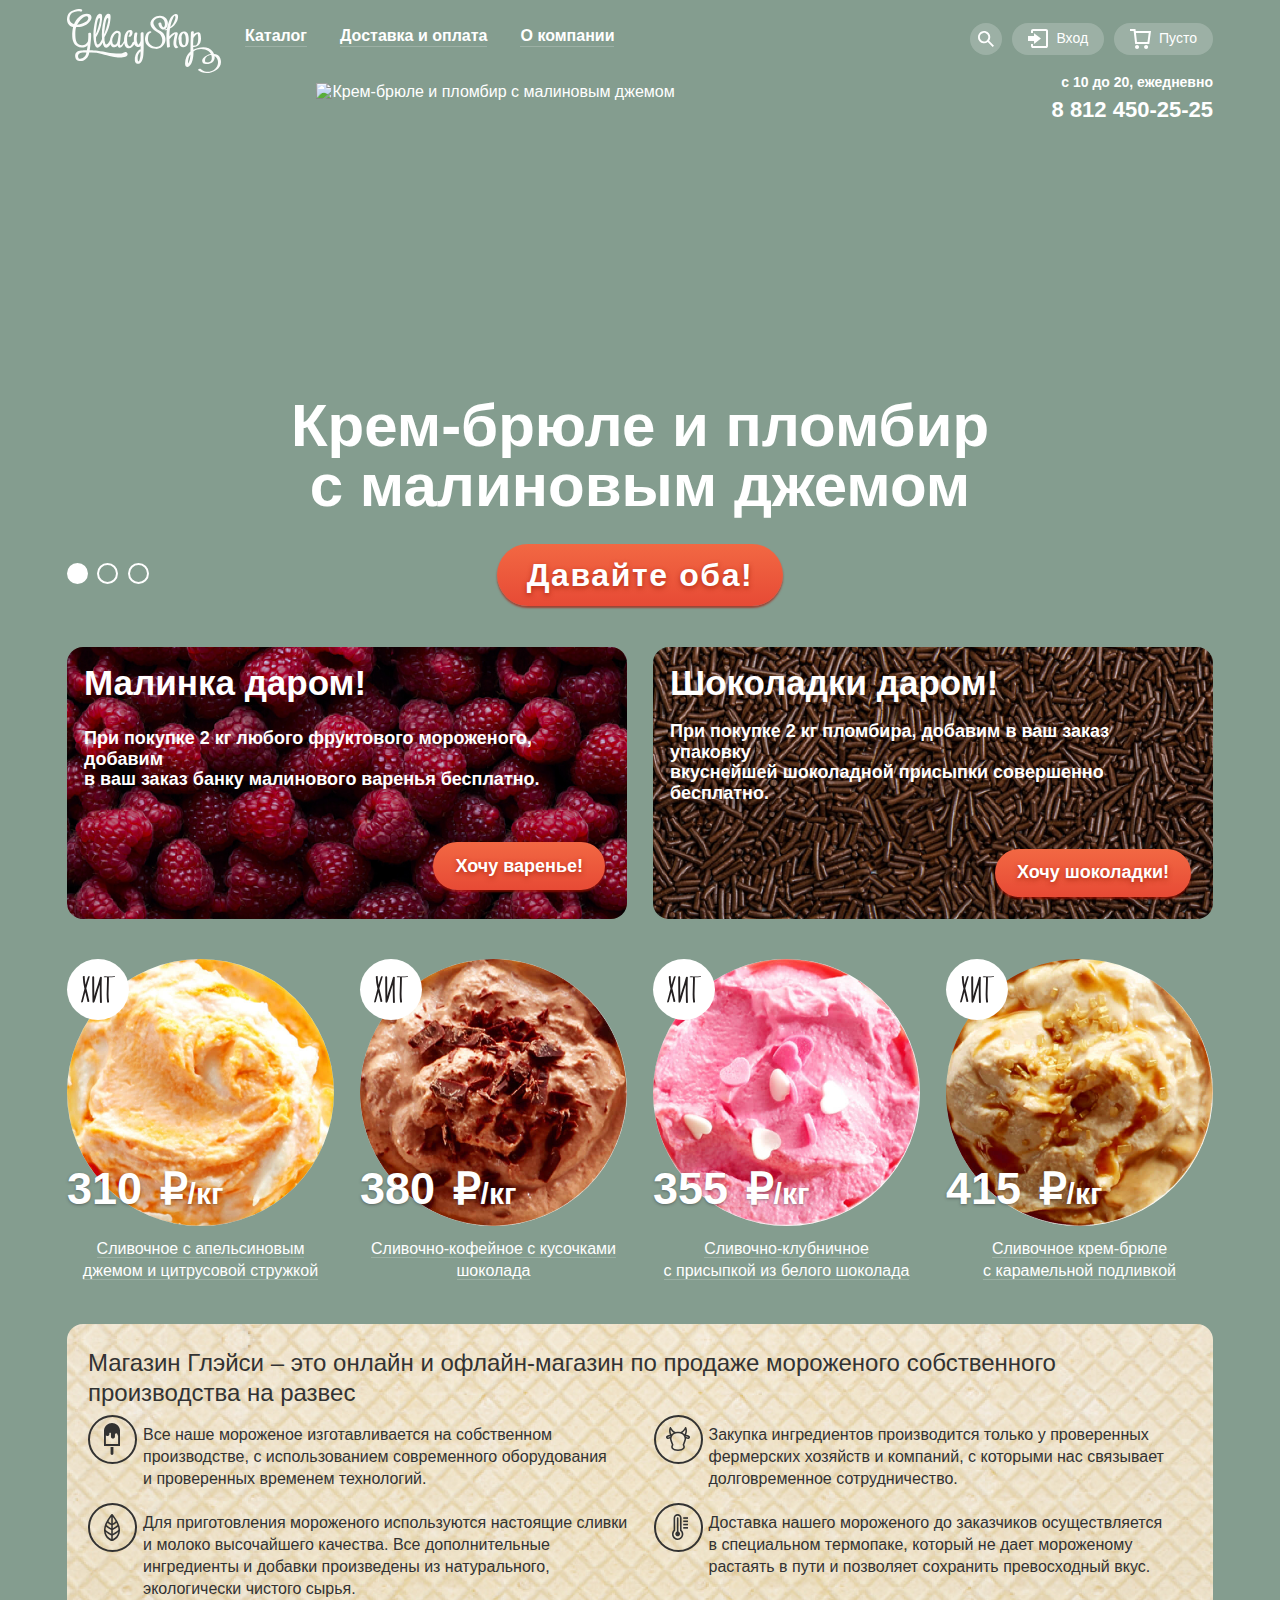
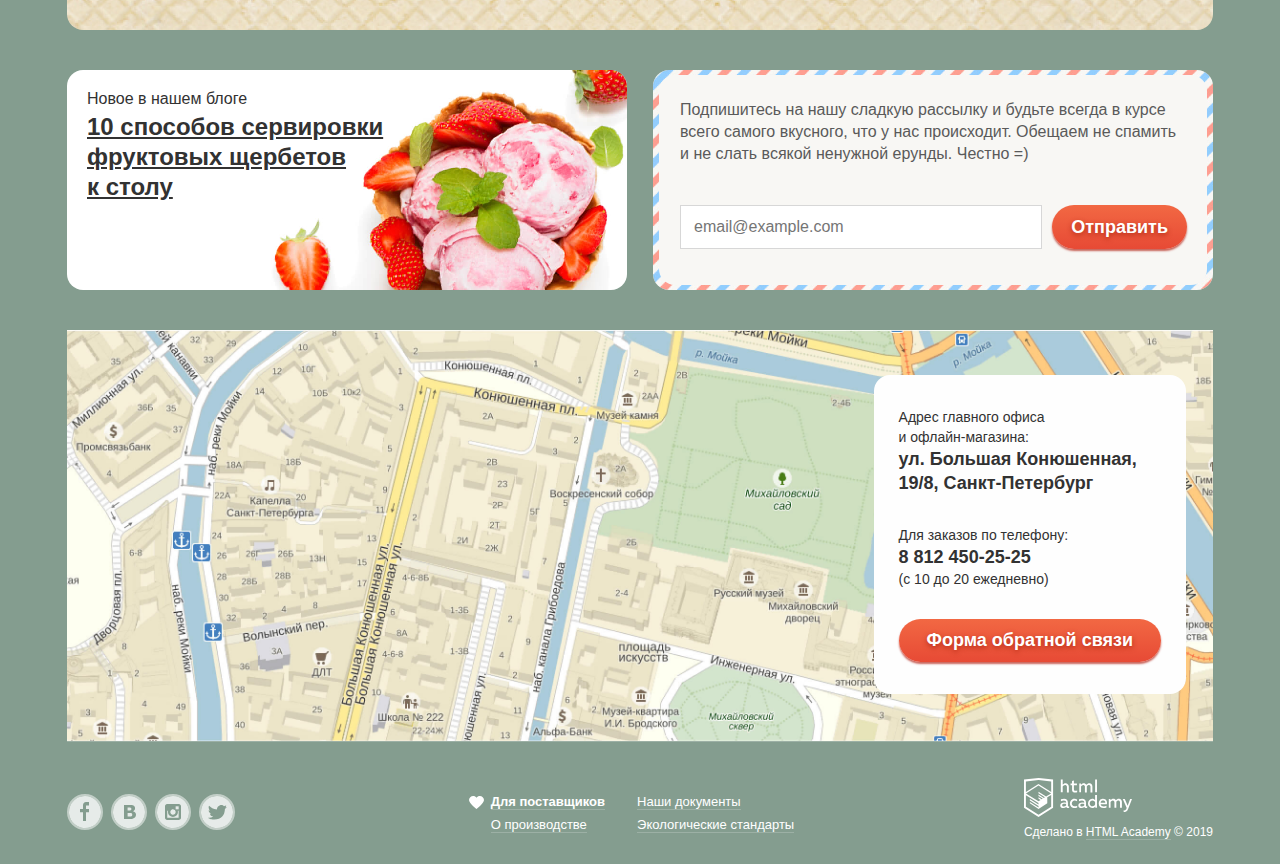
==== index.html @ 45b71efe "Декоративные элементы на внутренней странице" ====
<!DOCTYPE html>
<html class="html" lang="ru">
  <head>
    <meta charset="UTF-8">
    <meta name="viewport" content="width=device-width, initial-scale=1.0">
    <link rel="icon" href="favicon.ico">
    <link rel="icon" href="img/favicon/icon.svg" type="image/svg+xml">
    <link rel="apple-touch-icon" href="img/favicon/apple.png">
<!--    <link rel="manifest" href="manifest.webmanifest">-->
    <link rel="stylesheet" href="css/normalize.css">
    <link rel="stylesheet" href="css/style.css">
    <title>HTML Academy: Глейси</title>
  </head>
  <body class="page page--mantle">
    <header class="page-header">
      <div class="container">
        <div class="page-header__inner">
            <a class="header-logo">
              <svg class="header-logo__img" width="154" height="64" viewBox="0 0 154 64" fill="none" xmlns="http://www.w3.org/2000/svg">
                <title>Gllacy Shop</title>
                <path d="M59.3411 43.1507C58.6031 43.0641 57.8564 43.196 57.1891 43.5308C57.1891 43.5308 54.1865 46.1093 39.3332 43.1404C28.4134 40.9523 22.7384 41.1783 22.7384 41.1783C22.7384 41.1783 24.57 28.3371 24.0695 24.7415C24.0466 24.4763 23.9242 24.2306 23.7281 24.0562C23.532 23.8818 23.2777 23.7923 23.0186 23.8067C21.9276 23.8067 21.267 24.2382 21.267 24.834C21.3606 27.2614 21.277 29.6926 21.0168 32.1072C20.5634 33.3829 19.7122 34.4692 18.5955 35.1974C17.4788 35.9256 16.1591 36.255 14.8413 36.1342C10.087 35.7952 9.08615 32.2819 8.66578 29.8883C8.2454 27.4947 8.00519 20.807 9.2563 18.0744C9.2563 18.0744 16.4227 18.3312 20.9267 14.3864C25.4308 10.4416 25.1505 7.03093 23.0186 5.57217C20.8867 4.11341 15.8922 4.37024 12.0588 7.96577C9.85781 9.93907 8.11968 12.3973 6.97426 15.1569C6.97426 15.1569 1.33923 13.9241 2.63038 7.88359C4.00161 1.57599 12.3991 2.31564 12.3991 2.31564C14.1507 2.66492 14.2307 2.82929 14.8113 2.23346C15.3918 1.63763 15.8122 0.0966821 13.0597 0.00422536C10.3072 -0.0882313 2.04986 1.30889 0.46845 6.93848C-1.22306 12.9276 1.89973 17.2114 6.09348 17.8792C6.09348 17.8792 3.80143 28.2549 6.63396 33.3914C7.41915 35.0146 8.65661 36.3617 10.1892 37.2616C11.7218 38.1615 13.4804 38.5736 15.2417 38.4457C16.8931 38.4457 19.8157 37.5005 20.6465 36.1342C20.6465 36.1342 20.2561 39.812 19.9258 41.1475C19.9258 41.1475 12.9796 41.055 10.8077 42.1748C7.11439 44.178 7.88508 48.8727 9.30635 50.5369C10.5074 51.9546 14.1207 52.7251 16.733 51.4615C18.2281 50.723 19.5196 49.6125 20.4898 48.2309C21.46 46.8494 22.0781 45.2407 22.288 43.5513C26.5142 43.3281 30.748 43.7998 34.8292 44.9485C41.0047 46.8387 49.6024 48.6056 52.1847 48.6056C54.767 48.6056 60.1918 47.8454 60.5221 45.6367C60.7023 44.178 60.1718 43.4178 59.3411 43.1507ZM15.8722 8.81843C15.8722 8.81843 19.1552 6.25019 20.7266 7.85277C21.0794 8.24335 21.2828 8.75163 21.2993 9.28397C21.3159 9.81632 21.1445 10.3369 20.8166 10.7497C20.156 11.6332 18.4145 14.4275 10.1471 15.8143C10.1471 15.8143 12.7494 11.1298 15.8722 8.81843ZM16.1425 48.7905C16.1425 48.7905 11.6084 51.328 11.138 47.8865C10.9562 47.1689 11.0201 46.409 11.3189 45.7339C11.6177 45.0588 12.1333 44.5096 12.7795 44.178C13.5702 43.7773 14.6511 43.274 19.3653 43.4486C19.3125 44.5462 18.9891 45.6121 18.4254 46.5464C17.8617 47.4807 17.0762 48.2528 16.1425 48.7905Z" fill="#FBFCFB"/>
                <path d="M73.6439 24.382C73.6439 26.7037 73.6439 29.0151 73.6439 31.3368C73.6439 31.3368 73.6439 31.419 73.6439 31.46C73.5647 32.3848 73.2694 33.2764 72.7831 34.0591C72.4757 34.6276 72.0763 35.1382 71.602 35.5692C71.0716 36.0418 70.7212 34.9837 70.5211 34.5419C69.1298 31.5525 69.8004 27.546 70.3409 24.4128C70.5911 22.9129 67.6285 23.3033 67.3983 24.6388C66.8584 27.3095 66.6732 30.043 66.8478 32.7647C66.5854 32.7859 66.3304 32.8637 66.0993 32.9929C65.8682 33.1221 65.6662 33.2999 65.5066 33.5146C64.9961 34.6344 63.5048 38.3532 61.6731 36.8636C60.352 35.8363 60.2118 33.0215 60.0717 31.4498C59.9123 29.2711 60.1916 27.082 60.8925 25.0189C60.8324 25.1935 62.0335 22.1116 62.5639 23.2622C62.7074 23.8105 62.7269 24.3852 62.6211 24.9424C62.5153 25.4997 62.2869 26.0248 61.9534 26.4777C60.382 27.6899 62.8242 28.1932 63.775 27.4536C65.5766 26.0667 66.7777 21.5877 63.705 21.0535C60.2319 20.4577 58.2601 24.0532 57.5294 26.9091C57.1421 28.5492 56.9738 30.2357 57.029 31.9223C56.5486 32.7853 54.9271 35.559 53.9763 36.0315C52.8553 36.6273 52.8753 35.7952 52.9153 35.261C52.9554 34.7269 53.4558 29.9705 53.726 26.7653C53.9629 25.4929 53.7871 24.1758 53.2256 23.0157C52.7952 22.1219 49.222 20.1187 46.0792 23.8786C44.3087 25.8622 43.2252 28.3898 42.9965 31.0697C42.7863 31.5011 42.5561 31.9634 42.2858 32.4668C40.7845 35.2919 38.8928 36.4835 38.2222 34.5214C37.5477 32.4775 37.2921 30.3125 37.4715 28.1624C39.8038 24.4569 41.5156 20.377 42.536 16.0917C44.0374 9.2499 43.7571 5.84954 42.9464 5.27426C42.1357 4.69897 38.6926 3.2813 36.6208 11.6949C35.0837 17.6814 34.5456 23.8919 35.0293 30.0629C34.7091 30.7615 34.3087 31.6039 33.7982 32.5593C32.2969 35.3843 30.4152 36.576 29.7346 34.6138C29.0736 32.567 28.8317 30.4021 29.024 28.2549C31.3562 24.5494 33.068 20.4695 34.0885 16.1841C35.6399 9.2499 35.3296 5.84954 34.5189 5.27426C33.7082 4.69897 30.2651 3.2813 28.2032 11.6949C26.1414 20.1084 25.731 29.2822 27.7028 35.446C27.7028 35.446 28.7838 38.9182 30.8056 38.6614C32.4771 38.4457 34.4688 36.7609 35.6399 33.6174C35.7723 34.2352 35.936 34.8456 36.1303 35.446C36.1303 35.446 37.2113 38.9182 39.2331 38.6614C40.6043 38.4868 42.2358 37.3054 43.3768 35.148C44.0874 37.028 45.6188 38.5792 47.5906 38.2299C50.263 37.7368 50.8134 36.2472 50.8134 36.2472C50.8134 36.2472 50.7634 38.6922 52.4749 38.6922C53.9963 38.6922 55.2074 37.7779 56.4084 35.446C56.8188 34.6549 57.059 34.1927 57.1891 33.9256C57.5395 36.1342 58.4303 38.0964 60.1918 38.8874C63.1945 40.2229 65.8169 37.6855 67.3582 35.1789C67.5558 35.7829 67.878 36.3361 68.303 36.8006C68.7279 37.2651 69.2455 37.63 69.8204 37.8704C70.4759 38.0818 71.1752 38.1045 71.8424 37.936C72.5095 37.7676 73.1188 37.4144 73.6038 36.915V40.5311C73.0551 40.5011 72.5114 40.6523 72.0524 40.9625C70.5201 42.253 69.3316 43.9212 68.5982 45.8112C67.8648 47.7013 67.6103 49.7513 67.8587 51.7697C67.9009 52.3158 68.0743 52.8426 68.3632 53.3032C68.6521 53.7638 69.0476 54.1438 69.5145 54.4093C69.9813 54.6749 70.5049 54.8176 71.0386 54.8249C71.5722 54.8321 72.0994 54.7037 72.5729 54.451C75.6757 53.0641 76.1461 48.2872 76.4063 45.3696C77.0369 38.3532 76.5464 31.0491 76.5464 24.0121C76.5464 22.7178 73.6439 23.3239 73.6439 24.382ZM30.2751 12.8763C30.9657 10.1539 31.6063 9.06498 32.2769 9.06498C32.9475 9.06498 33.2077 9.79436 32.7373 12.1469C31.8645 16.659 30.491 21.0536 28.6436 25.2449C28.6436 25.2449 29.5845 15.6089 30.2751 12.8763ZM38.7026 12.8763C39.3932 10.1539 40.0338 9.06498 40.6544 9.06498C41.2749 9.06498 41.5952 9.79436 41.1248 12.1469C40.6544 14.4994 39.123 21.0022 37.0311 25.2449C37.0311 25.2449 38.032 15.6089 38.7026 12.8763ZM51.5741 25.6866C51.4941 26.2825 51.1137 30.0937 50.5732 32.1483C50.0327 34.2029 49.6624 34.9323 48.041 35.6411C46.4195 36.35 45.5988 34.1824 45.5988 34.1824C44.4478 30.895 45.9891 28.0186 47.2703 26.0462C48.5514 24.0738 49.8426 23.8991 50.5832 23.9916C50.7568 24.036 50.9201 24.1152 51.0638 24.2244C51.2076 24.3337 51.3289 24.4709 51.4209 24.6284C51.513 24.7858 51.5739 24.9603 51.6001 25.1418C51.6264 25.3234 51.6176 25.5086 51.5741 25.6866ZM73.5638 44.178C73.6242 46.9398 73.0839 49.6807 71.9824 52.2012C71.2817 52.345 70.9815 52.0779 70.7413 50.9273C70.5761 49.8209 70.5761 48.6951 70.7413 47.5886C71.0686 45.5562 72.0479 43.6942 73.5237 42.298C73.5738 42.9452 73.5738 43.5719 73.5638 44.178Z" fill="#FBFCFB"/>
                <path d="M92.3806 21.4747C91.0788 20.8853 89.9035 20.0372 88.9227 18.9793C87.9418 17.9214 87.1746 16.6746 86.6655 15.3109C85.3843 11.3867 89.5881 8.4897 92.9411 8.66434C96.2941 8.83898 98.0857 12.3832 97.9456 15.5575C97.8855 16.6772 97.1949 19.2044 95.8437 17.8895C94.9501 16.8485 94.4032 15.5422 94.2823 14.1604C94.0821 12.9173 91.1795 13.657 91.3797 14.9617C91.9602 18.7216 95.9037 22.8616 99.2868 18.927C99.9789 18.0362 100.466 16.9962 100.711 15.8848C100.955 14.7735 100.952 13.6197 100.701 12.5099C100.45 11.4 99.9568 10.363 99.2595 9.47639C98.5622 8.5898 97.6784 7.87669 96.6744 7.39049C94.4096 6.48529 91.905 6.43566 89.6078 7.25044C87.3107 8.06522 85.3703 9.6914 84.1332 11.8387C81.4008 16.8211 86.8857 21.6905 90.7692 23.4677C97.0047 26.8886 97.2349 37.9012 88.9475 37.9731C87.245 37.933 85.5951 37.3594 84.2193 36.3293C82.8436 35.2991 81.8077 33.8617 81.2506 32.21C80.6801 30.4841 80.9704 24.4539 83.2524 23.9916C85.0641 23.632 84.5736 21.937 82.802 22.2555C79.0887 22.9951 77.7175 27.9159 78.0778 31.3573C78.6583 36.8431 83.6628 39.9147 88.7173 39.8736C90.9535 39.9395 93.1417 39.2 94.9022 37.7833C96.6628 36.3666 97.8847 34.3621 98.3559 32.1175C98.7278 29.9065 98.3339 27.6317 97.2424 25.6876C96.151 23.7436 94.4309 22.2531 92.3806 21.4747Z" fill="#FBFCFB"/>
                <path d="M110.977 37.7985C108.125 36.1959 109.756 30.0218 110.187 27.6488C110.467 26.1181 111.738 23.7553 109.696 23.2314C107.304 22.6356 104.461 24.9675 102.41 27.1968C102.408 24.6249 102.592 22.0565 102.96 19.5126C106.125 17.8918 108.659 15.2147 110.146 11.9209C111.448 9.2499 112.088 3.70249 107.684 5.32562C103.681 6.76384 102.309 11.4894 101.058 15.2801C100.586 16.7464 100.221 18.247 99.9674 19.7694C99.5682 19.9414 99.1606 20.0923 98.7463 20.2214C97.0848 20.7556 97.305 21.6699 98.9865 21.1357L99.7972 20.8686C98.9965 26.6318 99.537 32.6723 100.047 38.3327C100.047 38.8874 103.05 38.3327 102.94 37.5314C102.72 35.0042 102.53 32.4771 102.45 29.9705C102.691 29.8979 102.909 29.7595 103.08 29.5698C104.001 28.3831 105.034 27.2924 106.163 26.3133C106.463 26.0359 106.773 25.7791 107.084 25.5325L107.544 25.1833C108.215 24.6388 108.345 24.6285 107.924 25.1833C107.768 26.1629 107.56 27.1333 107.304 28.0905C106.753 31.1724 105.172 37.2232 108.645 39.1648C109.396 39.5551 112.098 38.4046 110.977 37.7985ZM104.481 13.0303C104.792 12.1161 105.202 11.212 105.582 10.3286C106.053 9.21908 107.314 5.42835 108.225 7.24667C108.955 8.69516 107.804 11.0682 107.294 12.4551C106.49 14.6234 105.102 16.5119 103.29 17.8997C103.582 16.2514 103.98 14.6248 104.481 13.0303Z" fill="#FBFCFB"/>
                <path d="M121.737 30.5971C121.737 27.2173 121.367 22.8821 117.433 22.5226C113.119 22.1219 111.428 26.755 111.368 30.217C111.361 30.3395 111.392 30.4611 111.454 30.5657C111.517 30.6702 111.609 30.7528 111.718 30.8026C111.718 34.0386 112.479 38.2607 116.232 38.1888C120.416 38.1272 121.737 34.3776 121.737 30.5971ZM116.732 36.2267C114.29 35.1994 114.51 30.8745 114.671 28.7891C114.685 28.6843 114.671 28.5773 114.628 28.4808C114.585 28.3843 114.517 28.3024 114.43 28.2446C114.731 26.19 115.511 23.1081 117.293 24.6388C118.714 25.8921 118.744 28.9021 118.814 30.6382C118.874 31.8504 118.724 36.9869 116.742 36.2267H116.732Z" fill="#FBFCFB"/>
                <path d="M153.265 49.1398C152.144 46.1812 149.682 45.0306 146.969 44.9074C146.667 44.1563 146.287 43.4401 145.838 42.7706C141.925 36.8225 132.637 37.6341 126.341 40.716C126.341 39.7812 126.251 38.8463 126.211 37.9115C127.463 38.0153 128.721 37.7863 129.862 37.2465C131.003 36.7067 131.99 35.8743 132.727 34.8296C134.398 32.3743 134.158 28.0186 133.497 25.2654C132.877 22.6767 130.415 23.1389 128.563 24.0019C127.882 24.333 127.254 24.7696 126.701 25.2963C126.701 24.608 126.811 23.9094 126.861 23.2417C126.972 21.6596 124.019 22.0603 123.919 23.4574C123.458 29.8164 123.619 36.1548 123.478 42.5035C121.702 44.0013 120.291 45.9041 119.358 48.0604C118.425 50.2166 117.996 52.5667 118.104 54.9235C118.104 57.2555 120.035 59.0327 122.107 57.3685C125 55.0879 125.881 50.5575 126.281 47.0955C126.445 45.5504 126.498 43.995 126.441 42.4419C128.698 40.9228 131.334 40.105 134.033 40.0868C136.732 40.0685 139.378 40.8507 141.655 42.3391C142.632 43.0474 143.415 44.0028 143.927 45.1128C142.326 45.4066 140.771 45.9179 139.303 46.6332C137.591 47.4756 135.049 49.4686 135.169 51.6978C135.149 52.4032 135.366 53.0941 135.784 53.655C136.201 54.216 136.793 54.613 137.461 54.7797C137.552 54.8272 137.65 54.8584 137.751 54.8721C143.897 55.8994 148.471 52.1703 147.59 46.9209C150.593 48.5954 151.704 52.4785 150.643 55.8173C148.251 63.3165 139.042 64.991 133.678 59.9778C133.097 59.4436 130.485 60.5736 130.945 61.0051C138.692 68.2681 157.989 61.5496 153.265 49.1398ZM123.298 47.3215C123.213 49.1354 122.827 50.9211 122.157 52.6018C121.907 53.1668 121.637 53.7113 121.346 54.2455C121.346 54.2455 121.086 54.3071 121.036 53.5058C121.032 50.6277 121.846 47.8109 123.378 45.4005C123.358 46.0374 123.338 46.6846 123.298 47.3215ZM126.431 28.974C126.489 28.9234 126.539 28.8646 126.581 28.7994C127.119 27.8692 127.757 27.0042 128.483 26.2208C129.007 25.6096 129.617 25.0831 130.294 24.6593C130.615 24.8237 130.945 25.6866 131.065 26.8475C131.375 29.7034 131.506 37.2232 127.122 36.5143C126.78 36.4987 126.438 36.5583 126.121 36.689C126.111 34.0797 126.251 31.532 126.431 28.974ZM139.523 53.362H139.463C137.781 52.9511 137.961 51.3074 138.182 50.1979C138.672 47.5989 141.755 46.2018 144.297 46.0888C145.588 49.787 144.597 54.2147 139.523 53.362Z" fill="#FBFCFB"/>
                </svg>
            </a>
          <nav>
            <ul class="menu">
              <li class="menu__item">
                <a href="catalog.html" class="menu__link"><span class="base-link">Каталог</span></a>
                <div class="dropdown">
                  <ul class="dropdown__list">
                    <li class="dropdown__title">
                      Новинки
                    </li>
                    <li class="dropdown__item">
                      <a href="catalog.html" class="dropdown__link">Сливочное</a>
                    </li>
                    <li class="dropdown__item">
                      <a href="#" class="dropdown__link">Щербеты</a>
                    </li>
                    <li class="dropdown__item">
                      <a href="#" class="dropdown__link">Фруктовый лед</a>
                    </li>
                    <li class="dropdown__item">
                      <a href="#" class="dropdown__link">Мелорин</a>
                    </li>
                  </ul>
                </div>
              </li>
              <li class="menu__item">
                <a href="#" class="menu__link"><span class="base-link">Доставка и оплата</span></a>
              </li>
              <li class="menu__item">
                <a href="#" class="menu__link"><span class="base-link">О компании</span></a>
              </li>
            </ul>
          </nav>

          <div class="user-nav">
            <button class="btn user-nav__btn user-nav__btn--search">
              <svg width="16" height="16" viewBox="0 0 16 16" fill="none" xmlns="http://www.w3.org/2000/svg">
                <path d="M16 14.6652L11.0785 9.73294C11.9827 8.48188 12.3826 6.93501 12.1984 5.40134C12.0141 3.86767 11.2594 2.4601 10.0848 1.45982C8.91022 0.45954 7.40233 -0.0598191 5.86234 0.00548954C4.32234 0.0707982 2.86363 0.715967 1.77757 1.81212C0.691516 2.90827 0.0580813 4.3747 0.0038002 5.91849C-0.050481 7.46228 0.478388 8.96976 1.48476 10.1398C2.49113 11.3098 3.90092 12.0563 5.43251 12.2301C6.96409 12.4039 8.50472 11.9922 9.74663 11.0772L14.6586 16L16 14.6652ZM6.08152 10.3767C5.24079 10.3767 4.41895 10.1268 3.71991 9.65874C3.02087 9.19063 2.47604 8.5253 2.15431 7.74687C1.83258 6.96844 1.7484 6.11188 1.91241 5.28551C2.07643 4.45913 2.48128 3.70006 3.07576 3.10427C3.67024 2.50849 4.42766 2.10276 5.25223 1.93838C6.0768 1.77401 6.93149 1.85837 7.70822 2.1808C8.48495 2.50324 9.14883 3.04927 9.61591 3.74983C10.083 4.4504 10.3323 5.27404 10.3323 6.11661C10.3298 7.24568 9.88115 8.3278 9.08451 9.12618C8.28788 9.92456 7.20813 10.3742 6.08152 10.3767Z" fill="white"/>
                </svg>
                <span class="visually-hidden">Поиск</span>
            </button>
            <div class="popup-search">
              <form action="#" method="GET">
                <input class="field popup-search__field" type="text" id="search" placeholder="Крем-брюле">
                <label for="search"></label>
              </form>
            </div>

            <button class="btn user-nav__btn user-nav__btn--login">
              <svg width="20" height="19" viewBox="0 0 20 19" fill="none" xmlns="http://www.w3.org/2000/svg">
                <path d="M6.04 14.88L12.96 9.5L6.04 4.13V7.04H0V11.96H6.04V14.88Z" fill="white"/>
                <path d="M18 0H5C4.46957 0 3.96086 0.210714 3.58579 0.585786C3.21071 0.960859 3 1.46957 3 2V4H5V2H18V17H5V15H3V17C3 17.5304 3.21071 18.0391 3.58579 18.4142C3.96086 18.7893 4.46957 19 5 19H18C18.5304 19 19.0391 18.7893 19.4142 18.4142C19.7893 18.0391 20 17.5304 20 17V2C20 1.46957 19.7893 0.960859 19.4142 0.585786C19.0391 0.210714 18.5304 0 18 0Z" fill="white"/>
                </svg>
              Вход
            </button>
            <div class="popup-login">
              <form action="#" method="GET" class="popup-login__form">
                  <input type="email" class="field popup-login__field" id="input-login" name="login" placeholder="email@example.com" required>
                  <label for="input-login" class="visually-hidden"></label>

                  <input type="password" class="field popup-login__field" id="input-password" name="password" placeholder="••••••" required>
                  <label for="input-password" class="visually-hidden"></label>

                <button class="btn popup-login__btn" type="submit">Войти</button>
                <div class="popup-login__links">
                  <a class=" popup-login__link" href="#"><span class="base-link">Забыли пароль?</span></a>
                  <a class="popup-login__link" href="#"><span class="base-link">Новая регистрация</span></a>
                </div>
              </form>
            </div>

            <div class="popup-cart">
              <form action="#" class="popup-cart__form">
                <ul class="popup-cart__list">
                  <li class="popup-cart__item">
                    <div class="popup-cart__cross">
                      <svg width="11" height="11" viewBox="0 0 11 11" fill="none" xmlns="http://www.w3.org/2000/svg">
                        <path d="M11 0.712591L10.2874 0L5.5 4.78741L0.712591 0L0 0.712591L4.78741 5.5L0 10.2874L0.712591 11L5.5 6.21259L10.2874 11L11 10.2874L6.21259 5.5L11 0.712591Z" fill="#2C2829"/>
                      </svg>
                    </div>
                    <img src="img/products/product1.jpg" alt="Фото товара" class="popup-cart__preview" width="33" height="33">
                    <a class="popup-cart__link" href="#">Пломбир с апельсиновым джемом</a>
                    <p class="popup-cart__weight">1,5 кг х <span class="popup-cart__weight--price">200 руб.</span></p>
                    <p class="popup-cart__price">300 руб.</p>
                  </li>
                  <li class="popup-cart__item">
                    <div class="popup-cart__cross">
                      <svg width="11" height="11" viewBox="0 0 11 11" fill="none" xmlns="http://www.w3.org/2000/svg">
                        <path d="M11 0.712591L10.2874 0L5.5 4.78741L0.712591 0L0 0.712591L4.78741 5.5L0 10.2874L0.712591 11L5.5 6.21259L10.2874 11L11 10.2874L6.21259 5.5L11 0.712591Z" fill="#2C2829"/>
                      </svg>
                    </div>
                    <img src="img/products/product3.jpg" alt="Фото товара" class="popup-cart__preview" width="33" height="33">
                    <a class="popup-cart__link" href="#">Клубничный пломбир с присыпкой из белого шоколада</a>
                    <p class="popup-cart__weight">1,5 кг х <span class="popup-cart__weight--price">300 руб.</span></p>
                    <p class="popup-cart__price">450 руб.</p>
                  </li>
                </ul>
                <div class="popup-cart__checkout">
                  <p class="popup-cart__total">Итого: 750 руб.</p>
                  <button class="btn popup-cart__btn" type="submit">Оформить заказ</button>
                </div>
              </form>
            </div>
            <button class=" btn user-nav__btn user-nav__btn--active user-nav__btn--cart" disabled>
              <svg width="21" height="20" viewBox="0 0 21 20" fill="none" xmlns="http://www.w3.org/2000/svg">
                <path d="M7.03359 20C8.14664 20 9.04894 19.1046 9.04894 18C9.04894 16.8954 8.14664 16 7.03359 16C5.92054 16 5.01823 16.8954 5.01823 18C5.01823 19.1046 5.92054 20 7.03359 20Z" fill="white"/>
                <path d="M16.1027 20C17.2157 20 18.118 19.1046 18.118 18C18.118 16.8954 17.2157 16 16.1027 16C14.9896 16 14.0873 16.8954 14.0873 18C14.0873 19.1046 14.9896 20 16.1027 20Z" fill="white"/>
                <path d="M5.70345 2L5.46161 0H0V2H3.66795L5.17946 15H19.2869L21 2H5.70345ZM17.5034 13H6.97313L5.96545 4H18.6924L17.5034 13Z" fill="white"/>
                <path class="cart-red" d="M5.93506 4.02997L6.97297 13H17.5032L18.6923 4.02997H5.93506Z" fill="none"/>
                </svg>
              Пусто
            </button>

          </div>
          <div class="page-header__info">
            <p class="page-header__days">с 10 до 20, ежедневно</p>
            <a class="base-link page-header__phone" href="tel:+78124502525">8 812 450-25-25</a>
          </div>
        </div>
      </div>
    </header>

    <main>
      <div class="container">
        <h1 class="visually-hidden">Магазин Глейси</h1>
        <section class="promo">
          <h2 class="visually-hidden">Промо</h2>
            <ul class="promo__sliders">
              <li class="promo__slider promo__slider--current">
                <img class="promo__img" src="img/promo-slider/slider_1.png" alt="Крем-брюле и пломбир с малиновым джемом" width="647" height="584">
                <h3 class="promo__title">Крем-брюле и пломбир <br>
                   с малиновым джемом</h3>
                <button class="btn promo__btn">Давайте оба!</button>
              </li>
              <li class="promo__slider">
                <img class="promo__img" src="img/promo-slider/slider_2.png" alt="Шоколадный пломбир и лимонный сорбет" width="644" height="582">
                <h3 class="promo__title">Шоколадный пломбир <br> и лимонный сорбет</h3>
                <button class="btn promo__btn">Давайте оба!</button>
              </li>
              <li class="promo__slider">
                <img class="promo__img" src="img/promo-slider/slider_3.png" alt="Пломбир с помадкой и клубничный щербет" width="639" height="582">
                <h3 class="promo__title">Пломбир с помадкой <br> и клубничный щербет</h3>
                <button class="btn promo__btn">Давайте оба!</button>
              </li>
            </ul>

            <div class="promo__controls">
              <button class="btn btn--slider btn--slider-current" disabled></button>
              <button class="btn btn--slider"></button>
              <button class="btn btn--slider"></button>
            </div>
      </section>

      <section class="special">
          <h2 class="visually-hidden">Специальные предложения</h2>
          <ul class="special__list">
            <li class="special__item special__item--crimson">
              <h3 class="special__title">Малинка даром!</h3>
              <p class="special__text">При покупке 2 кг любого фруктового мороженого, добавим <br>
                в ваш заказ банку малинового варенья бесплатно.</p>
              <a href="catalog.html" class="btn special__btn">Хочу варенье!</a>
            </li>
            <li class="special__item special__item--chocolate">
              <h3 class="special__title">Шоколадки даром!</h3>
              <p class="special__text">При покупке 2 кг пломбира, добавим в ваш заказ упаковку <br>
                вкуснейшей шоколадной присыпки совершенно бесплатно.</p>
              <a href="catalog.html" class="btn special__btn">Хочу шоколадки!</a>
            </li>
          </ul>
      </section>

      <section class="products">
          <h2 class="visually-hidden">Популярные товары</h2>
          <ul class="products__list">
            <li class="products__item">
              <div class="products__wrapper">
                <div class="products__hit">
                  <svg class="products__hit-icon" width="34" height="27" fill="none" xmlns="http://www.w3.org/2000/svg"><path d="M6.95.8c-.89 2.6-1.66 5.23-2.39 7.87-.55-2.8-.86-5.63-.92-8.48 0-.42-1.87-.1-1.86.5.12 4.09.69 8.15 1.68 12.1C2.3 17.26 1.23 21.74 0 26.2c-.1.39 1.72.15 1.85-.33.86-3.17 1.65-6.36 2.45-9.54.79 3.12 1.6 6.24 2.2 9.4.1.5 1.93.05 1.86-.5-.82-4.34-2.04-8.6-3.03-12.9C6.36 8.36 7.46 4.4 8.78.47 8.9.1 7.1.32 6.95.8zM20.84 1.31c.05-.97-1.85-.78-1.93.12v.23a.57.57 0 00-.1.2 133.3 133.3 0 01-3.88 12.74c-.62 1.88-1.1 3.78-1.6 5.7-.13-6.47-.13-12.9-.16-19.33 0-.97-1.93-.75-1.93.14a683.25 683.25 0 00.29 24.62l.06.43c.11.84 1.92.47 1.92-.3 1.58-4.06 2.39-8.36 3.76-12.5l1.5-4.53c-.07 5.84.06 11.68.2 17.52 0 .97 1.53.74 1.84.05l.06-.11a.48.48 0 000-.54c-.24-8.23-.41-16.33-.03-24.44zM33.3.2c-3.03.29-6.1.3-9.13.05-.48 0-2.16.83-1.19.88l3.17.14c-.1.08-.17.17-.16.26.28 8.18-1.02 16.78.19 24.88.05.41 1.92 0 1.86-.5-1.19-8.01.06-16.55-.18-24.6 1.72.02 3.44-.06 5.14-.26.82-.08 1.61-1 .3-.85z" fill="#231F20"/>
                  </svg>
                </div>
                <img class="products__img" src="img/products/product1.jpg" alt="Сливочное с апельсиновым джемом и цитрусовой стружкой" width="267" height="267">
                <p class="products__price">310 <span class="currency">₽</span><span class="unit">/кг</span></p>
                <a class="products__link" href="#"><span class="base-link">Сливочное с апельсиновым <br>
                  джемом и цитрусовой стружкой</span></a>
                <button class="btn products__btn">Быстрый просмотр</button>
              </div>
            </li>
            <li class="products__item">
              <div class="products__wrapper">
                <div class="products__hit">
                  <svg class="products__hit-icon" width="34" height="27" fill="none" xmlns="http://www.w3.org/2000/svg"><path d="M6.95.8c-.89 2.6-1.66 5.23-2.39 7.87-.55-2.8-.86-5.63-.92-8.48 0-.42-1.87-.1-1.86.5.12 4.09.69 8.15 1.68 12.1C2.3 17.26 1.23 21.74 0 26.2c-.1.39 1.72.15 1.85-.33.86-3.17 1.65-6.36 2.45-9.54.79 3.12 1.6 6.24 2.2 9.4.1.5 1.93.05 1.86-.5-.82-4.34-2.04-8.6-3.03-12.9C6.36 8.36 7.46 4.4 8.78.47 8.9.1 7.1.32 6.95.8zM20.84 1.31c.05-.97-1.85-.78-1.93.12v.23a.57.57 0 00-.1.2 133.3 133.3 0 01-3.88 12.74c-.62 1.88-1.1 3.78-1.6 5.7-.13-6.47-.13-12.9-.16-19.33 0-.97-1.93-.75-1.93.14a683.25 683.25 0 00.29 24.62l.06.43c.11.84 1.92.47 1.92-.3 1.58-4.06 2.39-8.36 3.76-12.5l1.5-4.53c-.07 5.84.06 11.68.2 17.52 0 .97 1.53.74 1.84.05l.06-.11a.48.48 0 000-.54c-.24-8.23-.41-16.33-.03-24.44zM33.3.2c-3.03.29-6.1.3-9.13.05-.48 0-2.16.83-1.19.88l3.17.14c-.1.08-.17.17-.16.26.28 8.18-1.02 16.78.19 24.88.05.41 1.92 0 1.86-.5-1.19-8.01.06-16.55-.18-24.6 1.72.02 3.44-.06 5.14-.26.82-.08 1.61-1 .3-.85z" fill="#231F20"/>
                  </svg>
                </div>
                <img class="products__img" src="img/products/product2.jpg" alt="Сливочно-кофейное с кусочками шоколада" width="267" height="267">
                <p class="products__price">380 <span class="currency">₽</span><span class="unit">/кг</span></p>
                <a class="products__link" href="#"><span class="base-link">Сливочно-кофейное с кусочками <br>
                  шоколада</span></a>
                <button class="btn products__btn">Быстрый просмотр</button>
              </div>
            </li>
            <li class="products__item">
              <div class="products__wrapper">
                <div class="products__hit">
                  <svg class="products__hit-icon" width="34" height="27" fill="none" xmlns="http://www.w3.org/2000/svg"><path d="M6.95.8c-.89 2.6-1.66 5.23-2.39 7.87-.55-2.8-.86-5.63-.92-8.48 0-.42-1.87-.1-1.86.5.12 4.09.69 8.15 1.68 12.1C2.3 17.26 1.23 21.74 0 26.2c-.1.39 1.72.15 1.85-.33.86-3.17 1.65-6.36 2.45-9.54.79 3.12 1.6 6.24 2.2 9.4.1.5 1.93.05 1.86-.5-.82-4.34-2.04-8.6-3.03-12.9C6.36 8.36 7.46 4.4 8.78.47 8.9.1 7.1.32 6.95.8zM20.84 1.31c.05-.97-1.85-.78-1.93.12v.23a.57.57 0 00-.1.2 133.3 133.3 0 01-3.88 12.74c-.62 1.88-1.1 3.78-1.6 5.7-.13-6.47-.13-12.9-.16-19.33 0-.97-1.93-.75-1.93.14a683.25 683.25 0 00.29 24.62l.06.43c.11.84 1.92.47 1.92-.3 1.58-4.06 2.39-8.36 3.76-12.5l1.5-4.53c-.07 5.84.06 11.68.2 17.52 0 .97 1.53.74 1.84.05l.06-.11a.48.48 0 000-.54c-.24-8.23-.41-16.33-.03-24.44zM33.3.2c-3.03.29-6.1.3-9.13.05-.48 0-2.16.83-1.19.88l3.17.14c-.1.08-.17.17-.16.26.28 8.18-1.02 16.78.19 24.88.05.41 1.92 0 1.86-.5-1.19-8.01.06-16.55-.18-24.6 1.72.02 3.44-.06 5.14-.26.82-.08 1.61-1 .3-.85z" fill="#231F20"/>
                  </svg>
                </div>
                <img class="products__img" src="img/products/product3.jpg" alt="Сливочно-клубничное с присыпкой из белого шоколада" width="267" height="267">
                <p class="products__price">355 <span class="currency">₽</span><span class="unit">/кг</span></p>
                <a class="products__link" href="#"><span class="base-link">Сливочно-клубничное <br>
                  с присыпкой из белого шоколада</span></a>
                <button class="btn products__btn">Быстрый просмотр</button>
              </div>
            </li>
            <li class="products__item">
              <div class="products__wrapper">
                <div class="products__hit">
                  <svg class="products__hit-icon" width="34" height="27" fill="none" xmlns="http://www.w3.org/2000/svg"><path d="M6.95.8c-.89 2.6-1.66 5.23-2.39 7.87-.55-2.8-.86-5.63-.92-8.48 0-.42-1.87-.1-1.86.5.12 4.09.69 8.15 1.68 12.1C2.3 17.26 1.23 21.74 0 26.2c-.1.39 1.72.15 1.85-.33.86-3.17 1.65-6.36 2.45-9.54.79 3.12 1.6 6.24 2.2 9.4.1.5 1.93.05 1.86-.5-.82-4.34-2.04-8.6-3.03-12.9C6.36 8.36 7.46 4.4 8.78.47 8.9.1 7.1.32 6.95.8zM20.84 1.31c.05-.97-1.85-.78-1.93.12v.23a.57.57 0 00-.1.2 133.3 133.3 0 01-3.88 12.74c-.62 1.88-1.1 3.78-1.6 5.7-.13-6.47-.13-12.9-.16-19.33 0-.97-1.93-.75-1.93.14a683.25 683.25 0 00.29 24.62l.06.43c.11.84 1.92.47 1.92-.3 1.58-4.06 2.39-8.36 3.76-12.5l1.5-4.53c-.07 5.84.06 11.68.2 17.52 0 .97 1.53.74 1.84.05l.06-.11a.48.48 0 000-.54c-.24-8.23-.41-16.33-.03-24.44zM33.3.2c-3.03.29-6.1.3-9.13.05-.48 0-2.16.83-1.19.88l3.17.14c-.1.08-.17.17-.16.26.28 8.18-1.02 16.78.19 24.88.05.41 1.92 0 1.86-.5-1.19-8.01.06-16.55-.18-24.6 1.72.02 3.44-.06 5.14-.26.82-.08 1.61-1 .3-.85z" fill="#231F20"/>
                  </svg>
                </div>
                <img class="products__img" src="img/products/product4.jpg" alt="Сливочное крем-брюле с карамельной подливкой " width="267" height="267">
                <p class="products__price">415 <span class="currency">₽</span><span class="unit">/кг</span></p>
                <a class="products__link" href="#"><span class="base-link">Сливочное крем-брюле <br>
                  с карамельной подливкой</span></a>
                <button class="btn products__btn">Быстрый просмотр</button>
              </div>
            </li>
          </ul>
      </section>

      <section class="features">
          <h2 class="visually-hidden">Преимущества</h2>
          <div class="features__wrapper">
            <p class="features__lead">Магазин Глэйси – это онлайн и офлайн-магазин по продаже мороженого собственного производства на развес</p>
            <ul class="features__list">
              <li class="features__item">
                <svg class="features__img" width="49" height="49" viewBox="0 0 49 49" fill="none" xmlns="http://www.w3.org/2000/svg">
                  <circle cx="24.5" cy="24.5" r="23.5" stroke="#323232" stroke-width="2"/>
                  <path d="M24 8C22.042 8.00227 20.1526 8.72169 18.689 10.0223C17.2254 11.3229 16.2889 13.1146 16.0565 15.0588H16V30.9459H32V15.0588H31.9435C31.7111 13.1146 30.7746 11.3229 29.311 10.0223C27.8474 8.72169 25.958 8.00227 24 8ZM30.1176 29.0635H17.8824V20.3859C18.0569 20.5964 18.2801 20.7612 18.5326 20.8662C18.7851 20.9711 19.0594 21.013 19.3318 20.9882C20.5459 20.9882 21.3365 20.3106 21.3365 19.4541V18.6353C21.3242 18.5223 21.3359 18.408 21.3708 18.2998C21.4057 18.1917 21.4629 18.0921 21.5388 18.0075C21.6147 17.9229 21.7076 17.8553 21.8114 17.809C21.9152 17.7627 22.0275 17.7387 22.1412 17.7387C22.2548 17.7387 22.3672 17.7627 22.471 17.809C22.5748 17.8553 22.6676 17.9229 22.7435 18.0075C22.8195 18.0921 22.8767 18.1917 22.9116 18.2998C22.9464 18.408 22.9581 18.5223 22.9459 18.6353V21.7318C22.949 21.9809 23.0049 22.2266 23.1101 22.4525C23.2152 22.6784 23.3671 22.8794 23.5557 23.0422C23.7443 23.205 23.9654 23.326 24.2042 23.397C24.443 23.468 24.6942 23.4875 24.9412 23.4541C25.1822 23.4885 25.4278 23.4721 25.6622 23.4062C25.8966 23.3402 26.1146 23.2261 26.3024 23.0711C26.4902 22.9161 26.6436 22.7236 26.7528 22.5059C26.8619 22.2883 26.9245 22.0503 26.9365 21.8071V19.7271C26.9213 19.5516 26.9428 19.375 26.9996 19.2083C27.0563 19.0417 27.1471 18.8886 27.2661 18.7589C27.3851 18.6291 27.5298 18.5255 27.691 18.4547C27.8521 18.3838 28.0263 18.3472 28.2024 18.3472C28.3784 18.3472 28.5526 18.3838 28.7137 18.4547C28.8749 18.5255 29.0196 18.6291 29.1386 18.7589C29.2576 18.8886 29.3484 19.0417 29.4052 19.2083C29.4619 19.375 29.4834 19.5516 29.4682 19.7271C29.4651 19.7552 29.4651 19.7836 29.4682 19.8118C29.492 19.994 29.5626 20.1669 29.6731 20.3137C29.7836 20.4605 29.9303 20.5762 30.0988 20.6494V29.12L30.1176 29.0635Z" fill="#323232"/>
                  <path d="M22.5882 38.5882C22.5882 38.9627 22.737 39.3217 23.0017 39.5865C23.2665 39.8513 23.6256 40 24 40C24.3744 40 24.7335 39.8513 24.9983 39.5865C25.263 39.3217 25.4118 38.9627 25.4118 38.5882V31.8871H22.5882V38.5882Z" fill="#323232"/>
                  </svg>
                <p class="features__descr">
                  Все наше мороженое изготавливается на&nbsp;собственном производстве, с&nbsp;использованием современного оборудования и&nbsp;проверенных временем технологий.
                </p>
              </li>
              <li class="features__item">
                <svg class="features__img" width="49" height="49" viewBox="0 0 49 49" fill="none" xmlns="http://www.w3.org/2000/svg">
                  <circle cx="24.5" cy="24.5" r="23.5" stroke="#323232" stroke-width="2"/>
                  <path d="M32.0618 19.7151C32.6055 18.602 32.9158 17.3957 32.9747 16.1659C33.0337 14.9362 32.8401 13.7073 32.4051 12.5503C32.3591 12.4093 32.2713 12.2845 32.1525 12.1914C32.0338 12.0983 31.8895 12.041 31.7374 12.0265C31.5853 12.012 31.4322 12.0411 31.297 12.11C31.1618 12.179 31.0505 12.2848 30.977 12.4144C29.9858 14.1282 27.8553 16.8914 26.2944 17.0198H26.2242C25.5066 16.8833 24.778 16.8075 24.0468 16.7933C23.313 16.8073 22.5819 16.8831 21.8616 17.0198H21.807C20.2462 16.899 18.0844 14.1358 17.0855 12.422C17.0158 12.2848 16.9048 12.1714 16.767 12.0966C16.6293 12.0218 16.4713 11.9892 16.314 12.0031C16.1567 12.017 16.0075 12.0768 15.8861 12.1745C15.7646 12.2722 15.6767 12.4032 15.6339 12.5503C15.1914 13.7032 14.9904 14.9297 15.0427 16.1585C15.0949 17.3873 15.3994 18.5937 15.9382 19.7075C14.5803 19.8736 12.8556 20.2964 12.2312 21.3609C12.0798 21.6132 12 21.8997 12 22.1914C12 22.4831 12.0798 22.7696 12.2312 23.0219C12.41 23.3303 12.6761 23.583 12.9982 23.7502C13.3203 23.9174 13.6851 23.9921 14.0496 23.9656C14.6963 23.9528 15.3355 23.8302 15.9382 23.6032C15.9329 24.0106 15.9669 24.4175 16.0397 24.8187C16.3881 26.1599 16.8447 27.4726 17.4054 28.7446C17.5537 29.0995 17.7176 29.4996 17.8035 29.7412C17.5471 30.3472 17.346 30.9737 17.2025 31.6136C17.1655 32.0657 17.2238 32.5203 17.3741 32.95C17.5244 33.3796 17.7634 33.7751 18.0766 34.1125C19.2082 35.3658 21.1983 36 24.0234 36C26.8485 36 28.8464 35.3658 29.9702 34.1125C30.285 33.7761 30.525 33.3807 30.6754 32.9508C30.8257 32.521 30.8832 32.0658 30.8443 31.6136C30.7035 30.9739 30.505 30.3474 30.2512 29.7412C30.337 29.4996 30.5009 29.107 30.6414 28.7446C31.208 27.4748 31.6648 26.1616 32.0071 24.8187C32.0859 24.4182 32.1225 24.0109 32.1164 23.6032C32.6994 23.8235 33.317 23.946 33.9426 23.9656C34.3081 23.9917 34.6738 23.9169 34.9971 23.7498C35.3204 23.5828 35.588 23.3303 35.7688 23.0219C35.9202 22.7696 36 22.4831 36 22.1914C36 21.8997 35.9202 21.6132 35.7688 21.3609C35.1522 20.3341 33.4275 19.8812 32.0618 19.7151ZM31.3204 14.702C31.6018 16.2808 31.327 17.9053 30.5399 19.3149C30.3443 19.0852 30.1359 18.8659 29.9156 18.6581C29.4746 18.2659 28.9713 17.9447 28.425 17.7068C29.5506 16.8621 30.5283 15.8475 31.3204 14.702ZM16.7187 14.702C17.5029 15.8555 18.4785 16.8758 19.6062 17.7219C19.0609 17.9532 18.5617 18.2752 18.1312 18.6732C17.9078 18.8803 17.6967 19.0996 17.4991 19.33C16.7097 17.9157 16.4348 16.2857 16.7187 14.702ZM13.6438 22.2971C13.5736 22.1763 13.597 22.1386 13.6438 22.1084C13.8233 21.8139 14.7286 21.3534 16.4611 21.1797C16.3753 21.3987 16.2972 21.6176 16.227 21.8441C15.2125 22.3499 13.8545 22.667 13.6438 22.2971ZM30.4697 24.562C30.1428 25.8014 29.7202 27.0153 29.2054 28.1935C29.0016 28.6551 28.8219 29.1263 28.6669 29.6053L28.6201 29.8394L28.7059 30.0508C28.9528 30.6264 29.1537 31.2196 29.3069 31.825C29.3151 32.0631 29.2745 32.3004 29.1875 32.5233C29.1004 32.7462 28.9686 32.9502 28.7996 33.1235C28.2377 33.7502 26.9578 34.49 24.0312 34.49C21.1046 34.49 19.8247 33.7351 19.2628 33.1235C18.9259 32.7708 18.744 32.3051 18.7556 31.825C18.9119 31.2195 19.1154 30.6264 19.3643 30.0508L19.4501 29.8394L19.3955 29.6053C19.249 29.1221 19.0718 28.6481 18.8648 28.1859C18.341 27.0018 17.9131 25.7801 17.5849 24.5318C17.4361 23.6617 17.509 22.7695 17.7973 21.9327C18.0856 21.096 18.5807 20.3399 19.2394 19.7302C20.4179 18.5826 23.0869 18.3259 24.0156 18.3184C24.9443 18.3108 27.5587 18.575 28.8074 19.7453C29.4702 20.3492 29.9687 21.102 30.2586 21.937C30.5486 22.772 30.6211 23.6633 30.4697 24.5318V24.562ZM34.3718 22.2971C34.1689 22.6595 32.811 22.3499 31.8432 21.8517C31.7808 21.6252 31.7028 21.4062 31.6169 21.1797C33.3338 21.3534 34.2313 21.8139 34.403 22.1084C34.442 22.1386 34.4577 22.1763 34.3874 22.2971H34.3718Z" fill="#323232"/>
                  </svg>
                <p class="features__descr">
                  Закупка ингредиентов производится только у&nbsp;проверенных фермерских хозяйств и&nbsp;компаний, с&nbsp;которыми нас связывает долговременное сотрудничество.
              </p>
              </li>
              <li class="features__item">
                <svg class="features__img" width="49" height="49" viewBox="0 0 49 49" fill="none" xmlns="http://www.w3.org/2000/svg">
                  <circle cx="24.5" cy="24.5" r="23.5" stroke="#323232" stroke-width="2"/>
                  <path d="M31.9923 26.5968C31.6436 18.9394 24.8652 11.5239 24.5631 11.2015C24.5631 11.2015 24.5631 11.2015 24.5244 11.2015L24.4314 11.0967L24.3307 11.0322H23.8969L23.7497 11H23.7109L23.5715 11.0967L23.4863 11.1693C23.4863 11.1693 23.4863 11.1693 23.4475 11.1693C23.1454 11.5239 16.367 18.9475 16.0029 26.5968C15.999 26.6531 15.999 26.7097 16.0029 26.766C16.0029 27.0562 16.0029 27.3464 16.0029 27.6446C16.2973 35.9468 23.7497 37.978 23.8116 37.9941H24.0053C24.0697 38.002 24.1347 38.002 24.199 37.9941C24.2687 37.9941 31.7134 35.9065 32 27.6446C32 27.3464 32 27.0562 32 26.766C32 26.7096 31.9923 26.6532 31.9923 26.5968ZM18.048 23.7676C19.5954 25.1514 21.3449 26.2697 23.2306 27.0804V30.7478C21.3327 29.7725 18.4121 28.0396 17.5522 26.5162C17.622 25.586 17.7803 24.6653 18.0248 23.7676H18.048ZM19.5974 19.6568C20.6106 20.758 21.8538 21.6019 23.2306 22.1233V25.2991C21.4997 24.5389 19.9227 23.445 18.5826 22.0749C18.8773 21.2498 19.2161 20.4425 19.5974 19.6568ZM29.4436 22.0749C28.1041 23.4457 26.5268 24.5398 24.7955 25.2991V22.1233C26.1612 21.5976 27.3934 20.7539 28.3977 19.6568C28.7885 20.4313 29.1377 21.2278 29.4436 22.0427V22.0749ZM24.7955 20.4145V13.9662C25.8308 15.2873 26.7757 16.6825 27.6231 18.1415C26.8759 19.1299 25.8968 19.9015 24.78 20.3822L24.7955 20.4145ZM24.7955 30.764V27.0804C26.6884 26.2769 28.4458 25.164 30.0013 23.7837C30.2386 24.6848 30.3891 25.6082 30.4506 26.5403C29.5985 28.0396 26.678 29.7645 24.78 30.7317L24.7955 30.764ZM23.2461 20.4145C22.1242 19.9276 21.1441 19.1441 20.4031 18.1415C21.2489 16.6687 22.1938 15.26 23.2306 13.9259L23.2461 20.4145ZM17.7149 29.0632C19.4092 30.4484 21.2619 31.6099 23.2306 32.5211V36.0677C21.8222 35.4723 20.5796 34.5193 19.6161 33.2958C18.6526 32.0722 17.999 30.6171 17.7149 29.0632ZM24.78 36.0757V32.5131C26.7504 31.6084 28.6035 30.4493 30.2957 29.0632C30.0237 30.623 29.3747 32.0851 28.4097 33.3119C27.4448 34.5387 26.1957 35.4898 24.78 36.0757Z" fill="#323232"/>
                  </svg>
                <p class="features__descr">
                  Для приготовления мороженого используются настоящие сливки и&nbsp;молоко высочайшего качества. Все дополнительные ингредиенты и&nbsp;добавки произведены из&nbsp;натурального, экологически чистого сырья.
                </p>
              </li>
              <li class="features__item">
                <svg class="features__img" width="49" height="49" viewBox="0 0 49 49" fill="none" xmlns="http://www.w3.org/2000/svg">
                  <circle cx="24.5" cy="24.5" r="23.5" stroke="#323232" stroke-width="2"/>
                  <path d="M27.5905 15.1189C27.5905 14.0265 27.1691 12.9789 26.4189 12.2064C25.6688 11.434 24.6514 11 23.5905 11C22.5296 11 21.5122 11.434 20.7621 12.2064C20.0119 12.9789 19.5905 14.0265 19.5905 15.1189V27.1073C18.565 28.185 17.9936 29.6355 18.0001 31.1443C17.9973 32.1106 18.2275 33.0625 18.67 33.9146C19.1125 34.7667 19.7535 35.4924 20.5354 36.0266C21.3174 36.5608 22.2158 36.8868 23.1503 36.9754C24.0847 37.064 25.0259 36.9124 25.8894 36.5341C26.7529 36.1559 27.5117 35.5629 28.0979 34.8083C28.684 34.0536 29.0791 33.161 29.2477 32.2105C29.4163 31.2599 29.3531 30.2811 29.0639 29.3618C28.7747 28.4426 28.2684 27.6116 27.5905 26.9435V15.1189ZM27.7336 31.1443C27.7417 31.8589 27.5722 32.5637 27.2413 33.1919C26.9104 33.82 26.4291 34.3507 25.8431 34.7334C25.257 35.1162 24.5857 35.3383 23.8929 35.3788C23.2 35.4192 22.5086 35.2767 21.8843 34.9646C21.26 34.6525 20.7235 34.1813 20.3258 33.5957C19.928 33.0101 19.6823 32.3295 19.6118 31.6186C19.5414 30.9077 19.6485 30.19 19.9232 29.5337C20.1978 28.8774 20.6308 28.3043 21.181 27.8688V15.1189C21.181 14.4609 21.4348 13.8298 21.8867 13.3645C22.3386 12.8992 22.9514 12.6377 23.5905 12.6377C24.2295 12.6377 24.8424 12.8992 25.2943 13.3645C25.7462 13.8298 26 14.4609 26 15.1189V27.7132C26.5367 28.0983 26.9748 28.6116 27.2767 29.2092C27.5786 29.8067 27.7354 30.4707 27.7336 31.1443Z" fill="#323232"/>
                  <path d="M24.4573 28.5812V15.1763C24.4573 14.9591 24.3735 14.7508 24.2244 14.5972C24.0752 14.4437 23.873 14.3574 23.6621 14.3574C23.4512 14.3574 23.2489 14.4437 23.0998 14.5972C22.9506 14.7508 22.8668 14.9591 22.8668 15.1763V28.5812C22.3363 28.7744 21.8891 29.1545 21.6043 29.6544C21.3196 30.1542 21.2156 30.7416 21.3107 31.3128C21.4059 31.8839 21.6941 32.4021 22.1244 32.7756C22.5546 33.1491 23.0993 33.354 23.6621 33.354C24.2248 33.354 24.7695 33.1491 25.1998 32.7756C25.63 32.4021 25.9182 31.8839 26.0134 31.3128C26.1085 30.7416 26.0046 30.1542 25.7198 29.6544C25.4351 29.1545 24.9879 28.7744 24.4573 28.5812Z" fill="#323232"/>
                  <path d="M34 14.2018H29.2286V15.8395H34V14.2018Z" fill="#323232"/>
                  <path d="M34 17.4773H29.2286V19.115H34V17.4773Z" fill="#323232"/>
                  <path d="M34 20.7528H29.2286V22.3905H34V20.7528Z" fill="#323232"/>
                  <path d="M34 24.0283H29.2286V25.666H34V24.0283Z" fill="#323232"/>
                </svg>
                <p class="features__descr">
                  Доставка нашего мороженого до&nbsp;заказчиков осуществляется в&nbsp;специальном термопаке, который не&nbsp;дает мороженому растаять в&nbsp;пути и&nbsp;позволяет сохранить превосходный вкус.
                </p>
              </li>
            </ul>
          </div>
      </section>

        <div class="index-columns">
          <section class="blog-notice">
            <h2 class="blog-notice__title">Новое в нашем блоге</h2>
            <p>
              <a class="blog-notice__link base-link" href="#">10 способов сервировки <br>
               фруктовых щербетов <br>
                к столу</a>
              </p>
          </section>

          <section class="subscribe">
            <h2 class="visually-hidden">Рассылка</h2>
            <div class="subscribe__inner">
              <p class="subscribe__text">Подпишитесь на нашу сладкую рассылку и будьте всегда в курсе <br>
                всего самого вкусного, что у нас происходит. Обещаем не спамить <br>
                 и не слать всякой ненужной ерунды. Честно =)</p>
              <form action="#" method="POST" class="subscribe__form">
                  <input class="field subscribe__field" type="email" name="subscribe-mail" id="input-subscribe-mail" placeholder="email@example.com">
                  <label class="visually-hidden" for="input-subscribe-mail">Email</label>

                <button class="btn subscribe__btn" type="submit">Отправить</button>
              </form>
            </div>
          </section>
        </div>

      <section class="contacts">
        <h2 class="visually-hidden">Контактная информация</h2>
        <img class="contacts__map" src="img/map.jpg" alt="map" width="1200" height="430">
          <div class="contacts__sidebar">
            <p class="contacts__address">Адрес главного офиса <br>
              и офлайн-магазина: <br>
              <span>ул. Большая Конюшенная, <br>
              19/8, Санкт-Петербург</span>
            </p>
            <p class="contacts__phone">
              Для заказов по телефону: <br>
              <a class="contacts__link" href="tel:+78124502525">8 812 450-25-25</a><br>
              (с 10 до 20 ежедневно)
            </p>
            <button class="btn contacts__btn" type="submit">Форма обратной связи</button>
          </div>
        </section>
      </div>
    </main>

    <footer class="page-footer">
        <div class="container page-footer__container">
          <section class="social">
            <h2 class="visually-hidden">Социальные сети</h2>
            <ul class="social__list">
              <li class="social__item">
                <a class="social__link" href="#">
                  <svg class="social__img" width="32" height="32" viewBox="0 0 32 32" fill="none" xmlns="http://www.w3.org/2000/svg">
                    <title>Facebook</title>
                    <path d="M16 0C12.8355 0 9.74207 0.938384 7.11088 2.69649C4.4797 4.45459 2.42894 6.95345 1.21793 9.87706C0.0069325 12.8007 -0.309921 16.0177 0.307443 19.1214C0.924806 22.2251 2.44866 25.0761 4.6863 27.3137C6.92394 29.5513 9.77487 31.0752 12.8786 31.6926C15.9823 32.3099 19.1993 31.9931 22.1229 30.7821C25.0466 29.5711 27.5454 27.5203 29.3035 24.8891C31.0616 22.2579 32 19.1645 32 16C32 11.7565 30.3143 7.68687 27.3137 4.68629C24.3131 1.68571 20.2435 0 16 0ZM20.06 9.45H17V12.9H20V16.34H17V25H14V16.34H11V12.9H14V9.45C13.9449 8.59575 14.2291 7.75426 14.7908 7.1083C15.3525 6.46234 16.1464 6.06407 17 6H20V9.45H20.06Z" fill="white" fill-opacity="0.8"/>
                    </svg>
                </a>
              </li>
              <li class="social__item">
                <a class="social__link" href="#">
                  <svg class="social__img" width="32" height="32" viewBox="0 0 32 32" fill="none" xmlns="http://www.w3.org/2000/svg">
                    <title>VK</title>
                    <path d="M16.64 14.49C16.9652 14.4904 17.2875 14.4293 17.59 14.31C17.8645 14.2077 18.0922 14.0085 18.23 13.75C18.3343 13.4964 18.3854 13.2241 18.38 12.95C18.376 12.7057 18.3143 12.4659 18.2 12.25C18.0714 12.0066 17.8523 11.8235 17.59 11.74C17.2687 11.627 16.9306 11.5695 16.59 11.57H14.59V14.57H15.16C15.75 14.52 16.24 14.51 16.64 14.49Z" fill="white" fill-opacity="0.8"/>
                    <path d="M18.12 17.08C17.751 17.0101 17.3752 16.9832 17 17H14.61V20.5H17.06C17.4757 20.4953 17.8865 20.4104 18.27 20.25C18.591 20.1392 18.8632 19.9199 19.04 19.63C19.1865 19.3527 19.2621 19.0436 19.26 18.73C19.2753 18.3782 19.1848 18.0298 19 17.73C18.7922 17.4167 18.4806 17.1865 18.12 17.08Z" fill="white" fill-opacity="0.8"/>
                    <path d="M16 0C12.8355 0 9.74207 0.938384 7.11088 2.69649C4.4797 4.45459 2.42894 6.95345 1.21793 9.87706C0.0069325 12.8007 -0.309921 16.0177 0.307443 19.1214C0.924806 22.2251 2.44866 25.0761 4.6863 27.3137C6.92394 29.5513 9.77487 31.0752 12.8786 31.6926C15.9823 32.3099 19.1993 31.9931 22.1229 30.7821C25.0466 29.5711 27.5454 27.5203 29.3035 24.8891C31.0616 22.2579 32 19.1645 32 16C32 11.7565 30.3143 7.68687 27.3137 4.68629C24.3131 1.68571 20.2435 0 16 0ZM22.6 20.53C22.3376 21.056 21.9537 21.5119 21.48 21.86C20.9342 22.2714 20.3122 22.5705 19.65 22.74C18.8286 22.9383 17.9848 23.029 17.14 23.01H11V9H16.45C17.2781 8.9868 18.1063 9.02354 18.93 9.11C19.473 9.19401 19.9994 9.36273 20.49 9.61C20.9868 9.84615 21.4013 10.2258 21.68 10.7C21.9455 11.1728 22.0801 11.7079 22.07 12.25C22.0819 12.8916 21.8931 13.5209 21.53 14.05C21.1452 14.588 20.6142 15.0045 20 15.25V15.32C20.8272 15.4588 21.5898 15.8541 22.18 16.45C22.7295 17.0712 23.0163 17.8815 22.98 18.71C23.0043 19.3386 22.8738 19.9636 22.6 20.53Z" fill="white" fill-opacity="0.8"/>
                    </svg>
                </a>
              </li>
              <li class="social__item">
                <a class="social__link" href="#">
                  <svg class="social__img" width="32" height="32" viewBox="0 0 32 32" fill="none" xmlns="http://www.w3.org/2000/svg">
                    <title>Instagram</title>
                    <g fill-opacity="0.8">
                    <path d="M20.92 16C20.92 17.3155 20.3974 18.5771 19.4673 19.5072C18.5371 20.4374 17.2755 20.96 15.96 20.96C14.6445 20.96 13.3829 20.4374 12.4528 19.5072C11.5226 18.5771 11 17.3155 11 16C11.001 15.6158 11.048 15.233 11.14 14.86H10.24V21.7H21.64V14.86H20.74C20.8406 15.2325 20.901 15.6147 20.92 16Z" fill="white"/>
                    <path d="M16 18.66C16.5252 18.656 17.0375 18.4967 17.4723 18.202C17.9071 17.9073 18.245 17.4905 18.4432 17.0042C18.6415 16.5178 18.6913 15.9836 18.5864 15.4689C18.4816 14.9542 18.2266 14.4821 17.8539 14.1121C17.4811 13.7421 17.0071 13.4908 16.4916 13.3897C15.9762 13.2887 15.4424 13.3425 14.9575 13.5445C14.4726 13.7464 14.0584 14.0873 13.7669 14.5243C13.4755 14.9613 13.32 15.4748 13.32 16C13.3213 16.3506 13.3917 16.6976 13.5271 17.021C13.6625 17.3444 13.8602 17.638 14.1091 17.8851C14.358 18.1321 14.653 18.3276 14.9775 18.4606C15.3019 18.5936 15.6494 18.6613 16 18.66Z" fill="white"/>
                    <path d="M21.68 10.3H18.64V13.34H21.68V10.3Z" fill="white"/>
                    <path d="M16 0C12.8355 0 9.74207 0.938384 7.11088 2.69649C4.4797 4.45459 2.42894 6.95345 1.21793 9.87706C0.0069325 12.8007 -0.309921 16.0177 0.307443 19.1214C0.924806 22.2251 2.44866 25.0761 4.6863 27.3137C6.92394 29.5513 9.77487 31.0752 12.8786 31.6926C15.9823 32.3099 19.1993 31.9931 22.1229 30.7821C25.0466 29.5711 27.5454 27.5203 29.3035 24.8891C31.0616 22.2579 32 19.1645 32 16C32 11.7565 30.3143 7.68687 27.3137 4.68629C24.3131 1.68571 20.2435 0 16 0ZM24 21.7C24.0027 22.0045 23.9444 22.3064 23.8285 22.588C23.7127 22.8696 23.5416 23.1251 23.3253 23.3395C23.1091 23.5539 22.8521 23.7228 22.5695 23.8362C22.2869 23.9497 21.9845 24.0054 21.68 24H10.28C9.97928 23.9987 9.68175 23.9382 9.40442 23.8219C9.12709 23.7056 8.87537 23.5358 8.66366 23.3222C8.45194 23.1086 8.28436 22.8554 8.17049 22.5771C8.05662 22.2988 7.99869 22.0007 8.00001 21.7V10.3C7.99869 9.99927 8.05662 9.70123 8.17049 9.42289C8.28436 9.14455 8.45194 8.89137 8.66366 8.67779C8.87537 8.46422 9.12709 8.29443 9.40442 8.17814C9.68175 8.06184 9.97928 8.00131 10.28 8H21.67C21.9749 7.99467 22.2778 8.0503 22.561 8.16362C22.8441 8.27694 23.1017 8.44568 23.3188 8.65992C23.5358 8.87416 23.7079 9.12959 23.8249 9.41123C23.9418 9.69287 24.0014 9.99504 24 10.3V21.7Z" fill="white"/>
                    </g>
                    </svg>
                </a>
              </li>
              <li class="social__item">
                <a class="social__link" href="#">
                  <svg class="social__img" width="32" height="32" viewBox="0 0 32 32" fill="none" xmlns="http://www.w3.org/2000/svg">
                    <title>Twitter</title>
                    <path d="M16 0C12.8355 0 9.74207 0.938384 7.11088 2.69649C4.4797 4.45459 2.42894 6.95345 1.21793 9.87706C0.0069325 12.8007 -0.309921 16.0177 0.307443 19.1214C0.924806 22.2251 2.44866 25.0761 4.6863 27.3137C6.92394 29.5513 9.77487 31.0752 12.8786 31.6926C15.9823 32.3099 19.1993 31.9931 22.1229 30.7821C25.0466 29.5711 27.5454 27.5203 29.3035 24.8891C31.0616 22.2579 32 19.1645 32 16C32 11.7565 30.3143 7.68687 27.3137 4.68629C24.3131 1.68571 20.2435 0 16 0ZM23.94 12.81C23.69 19.33 20.48 23.64 12.94 23.51H12.46C12.01 23.51 7.91001 23.07 7.11001 21.69C8.8989 21.9555 10.7228 21.5494 12.23 20.55C11.18 20.26 9.31001 20.09 8.98001 17.7C9.39279 17.8642 9.84415 17.9058 10.28 17.82C9.00001 17 7.53001 16.3 7.61001 14.17C8.02796 14.4893 8.54454 14.652 9.07001 14.63C8.30001 14.4 6.92001 11.39 8.07001 9.85C10.07 11.64 12.14 13.33 15.87 13.49C16.1 11.28 17.11 9.79 19.04 9.17C19.7375 8.93332 20.4908 8.91568 21.1986 9.11946C21.9065 9.32323 22.5351 9.73867 23 10.31C23.74 10.08 24.45 9.84 25.19 9.62C25.1758 9.95711 25.0846 10.2865 24.9234 10.5829C24.7622 10.8793 24.5353 11.1349 24.26 11.33C24.5167 11.3601 24.7768 11.3336 25.0221 11.2524C25.2674 11.1712 25.492 11.0372 25.68 10.86C25.5628 11.2985 25.3443 11.7034 25.0421 12.0421C24.7399 12.3808 24.3624 12.6438 23.94 12.81Z" fill="white" fill-opacity="0.8"/>
                    </svg>
                </a>
              </li>
            </ul>
          </section>

          <section class="helpful">
            <h2 class="visually-hidden">Полезные ссылки</h2>
            <ul class="helpful__list">
              <li class="helpful__item helpful__item--heart">
                <a class="helpful__link base-link" href="#"><b>Для поставщиков</b></a>
              </li>
              <li class="helpful__item">
                <a class="helpful__link base-link" href="#">Наши документы</a>
              </li>
              <li class="helpful__item">
                <a class="helpful__link base-link" href="#">О производстве</a
                ></li>
              <li class="helpful__item">
                <a class="helpful__link base-link" href="#">Экологические стандарты</a>
              </li>
            </ul>
          </section>

          <div class="copyright">
            <a class="copyright__logo" href="https://htmlacademy.ru/intensive/htmlcss">
              <svg width="108" height="39" viewBox="0 0 108 39" fill="none" xmlns="http://www.w3.org/2000/svg">
                  <title>HTML Academy</title>
                  <path d="M44.582 28.426C44.7698 28.4144 44.9553 28.3771 45.134 28.3151V29.7263C44.7564 29.8745 44.3566 29.9496 43.9538 29.948C43.6117 29.9839 43.2676 29.9061 42.9692 29.7255C42.6707 29.5448 42.4327 29.2703 42.2882 28.94C41.3994 29.6974 40.2878 30.1005 39.1473 30.0791C37.6339 30.0791 36.2348 29.2021 36.2348 27.3776C36.2348 25.1197 38.2145 24.4241 39.9468 24.4241C40.6765 24.4355 41.4034 24.5233 42.1169 24.6862V24.3737C42.1169 23.275 41.3554 22.4988 39.9277 22.4988C38.894 22.5023 37.8726 22.7358 36.9296 23.1843V21.3699C37.9559 20.9951 39.0325 20.7977 40.1181 20.7852C42.4785 20.7852 43.9253 21.9747 43.9253 24.6459V27.8111C43.912 27.962 43.9555 28.1123 44.0465 28.2294C44.1374 28.3465 44.2683 28.4207 44.4107 28.436C44.4679 28.4427 44.5258 28.4393 44.582 28.426ZM38.1479 27.2163C38.177 27.5946 38.3467 27.9451 38.6198 28.1908C38.8929 28.4366 39.247 28.5574 39.6041 28.5268H39.7088C40.6057 28.5405 41.4713 28.1782 42.1169 27.5187V25.9966C41.522 25.8626 40.9165 25.7883 40.3084 25.7749C39.2615 25.7749 38.1479 26.1277 38.1479 27.2365V27.2163Z" fill="white"/>
                  <path d="M50.5022 20.7651C51.4002 20.7443 52.2873 20.9774 53.072 21.4404V23.2448C52.3925 22.7578 51.5891 22.5011 50.7687 22.5089C50.0431 22.4476 49.3241 22.6933 48.7693 23.1922C48.2145 23.6912 47.869 24.4027 47.8085 25.1709C47.7481 25.9391 47.9776 26.7014 48.4468 27.2907C48.916 27.88 49.5867 28.2484 50.3118 28.3151C50.4639 28.3252 50.6165 28.3252 50.7687 28.3151C51.6191 28.315 52.4551 28.0823 53.1957 27.6397V29.4541C52.3309 29.8749 51.387 30.0817 50.4355 30.0589C49.8841 30.1 49.3303 30.0253 48.8062 29.8391C48.282 29.6529 47.7978 29.3589 47.3812 28.974C46.9647 28.589 46.624 28.1207 46.3789 27.5959C46.1337 27.0711 45.9888 26.5002 45.9526 25.916C45.9526 25.7749 45.9526 25.6237 45.9526 25.4826C45.9335 24.882 46.0266 24.2834 46.2264 23.721C46.4263 23.1586 46.729 22.6435 47.1171 22.2052C47.5053 21.767 47.9713 21.4142 48.4885 21.167C49.0057 20.9199 49.5638 20.7833 50.131 20.7651C50.2545 20.7555 50.3786 20.7555 50.5022 20.7651Z" fill="white"/>
                  <path d="M62.6661 28.426C62.8538 28.4144 63.0394 28.3771 63.2181 28.3151V29.7263C62.8404 29.8745 62.4407 29.9496 62.0379 29.948C61.6958 29.9839 61.3517 29.9061 61.0532 29.7255C60.7548 29.5448 60.5168 29.2703 60.3723 28.94C59.4834 29.6974 58.3719 30.1005 57.2313 30.0791C55.718 30.0791 54.3189 29.2021 54.3189 27.3776C54.3189 25.1197 56.2986 24.4241 58.0308 24.4241C58.7606 24.4355 59.4875 24.5233 60.2009 24.6862V24.3737C60.2009 23.275 59.4395 22.4988 58.0118 22.4988C56.9781 22.5023 55.9567 22.7358 55.0137 23.1843V21.3699C56.04 20.9951 57.1166 20.7977 58.2022 20.7852C60.5626 20.7852 62.0093 21.9747 62.0093 24.6459V27.8111C61.9961 27.962 62.0396 28.1123 62.1305 28.2294C62.2215 28.3465 62.3524 28.4207 62.4948 28.436C62.552 28.4427 62.6099 28.4393 62.6661 28.426ZM56.232 27.2163C56.2611 27.5946 56.4308 27.9451 56.7039 28.1908C56.977 28.4366 57.331 28.5574 57.6882 28.5268H57.7929C58.6897 28.5405 59.5553 28.1782 60.2009 27.5187V25.9966C59.6061 25.8626 59.0006 25.7883 58.3925 25.7749C57.336 25.7749 56.232 26.1277 56.232 27.2365V27.2163Z" fill="white"/>
                  <path d="M72.974 16.9648V29.8271H71.2989V28.426C70.9277 28.9464 70.445 29.3659 69.8906 29.6498C69.3362 29.9338 68.726 30.074 68.1103 30.0589C66.9966 29.9812 65.9524 29.4578 65.1895 28.5949C64.4267 27.732 64.0022 26.5941 64.0022 25.412C64.0022 24.2299 64.4267 23.092 65.1895 22.2291C65.9524 21.3662 66.9966 20.8428 68.1103 20.7651C68.6778 20.7487 69.2416 20.8669 69.7603 21.1111C70.2791 21.3553 70.7397 21.7192 71.1085 22.1763V16.9648H73.0121H72.974ZM68.4435 22.4888C67.7114 22.4888 67.0093 22.7967 66.4917 23.345C65.9741 23.8932 65.6833 24.6367 65.6833 25.412C65.6833 26.1873 65.9741 26.9308 66.4917 27.479C67.0093 28.0272 67.7114 28.3352 68.4435 28.3352C69.0099 28.3399 69.5648 28.166 70.0377 27.8358C70.5105 27.5055 70.88 27.0337 71.099 26.4805V24.3334C70.8734 23.786 70.5021 23.32 70.0305 22.9924C69.5589 22.6648 69.0075 22.4898 68.4435 22.4888Z" fill="white"/>
                  <path d="M78.9989 20.7651C82.3111 20.7651 83.4532 23.5976 82.9202 26.1478H76.6479C76.8573 27.7304 78.3136 28.3856 79.8364 28.3856C80.7481 28.3862 81.6485 28.1728 82.4729 27.7607V29.4541C81.5292 29.8805 80.5099 30.0868 79.4843 30.0589C76.9335 30.0589 74.7253 28.5167 74.7253 25.412C74.6709 24.2403 75.0569 23.0935 75.799 22.2226C76.5411 21.3517 77.5787 20.8276 78.6848 20.7651H78.9989ZM79.0845 22.398C78.7864 22.3733 78.4865 22.411 78.2021 22.5091C77.9178 22.6071 77.6544 22.7637 77.4272 22.9696C77.2 23.1756 77.0134 23.427 76.8781 23.7095C76.7427 23.9919 76.6613 24.2998 76.6384 24.6157V24.6761H81.2546C81.281 24.4048 81.2565 24.1305 81.1828 23.8692C81.109 23.6078 80.9873 23.3643 80.8247 23.1528C80.662 22.9412 80.4616 22.7657 80.2349 22.6362C80.0082 22.5067 79.7596 22.4257 79.5033 22.398C79.3644 22.3779 79.2235 22.3779 79.0845 22.398Z" fill="white"/>
                  <path d="M84.8048 21.007H86.4514V22.1057C86.8022 21.6912 87.2302 21.3581 87.7085 21.1273C88.1868 20.8966 88.7051 20.7732 89.2306 20.7651C89.7436 20.7308 90.2557 20.8439 90.7131 21.0923C91.1704 21.3407 91.5559 21.7152 91.829 22.1763C92.2017 21.748 92.6511 21.4026 93.1512 21.1603C93.6513 20.918 94.1919 20.7837 94.7415 20.7651C95.1767 20.7503 95.6099 20.8337 96.0124 21.0095C96.4148 21.1854 96.7775 21.4498 97.0762 21.7853C97.3749 22.1207 97.603 22.5196 97.7453 22.9554C97.8876 23.3912 97.9408 23.854 97.9015 24.3133V29.8271H95.9979V24.3737C96.0405 23.93 95.915 23.4866 95.6491 23.1407C95.3832 22.7948 94.9986 22.5749 94.5797 22.5291H94.3513C93.9544 22.565 93.569 22.6885 93.2198 22.8916C92.8707 23.0947 92.5655 23.373 92.324 23.7085V29.8271H90.4204V24.3737C90.463 23.93 90.3375 23.4866 90.0716 23.1407C89.8057 22.7948 89.4211 22.5749 89.0022 22.5291H88.7738C88.3331 22.5669 87.906 22.7087 87.5239 22.9442C87.1418 23.1797 86.8144 23.5028 86.5656 23.8899V29.8372H84.8048V21.007Z" fill="white"/>
                  <path d="M106.096 21.007H108L104.098 31.0165C103.146 33.3148 102.013 34.0406 100.747 34.0406C100.379 34.0306 100.012 33.9799 99.6528 33.8894V32.2564C99.9273 32.3449 100.213 32.3891 100.5 32.3874C101.452 32.3874 102.08 31.7121 102.565 30.3714L102.737 29.9279L98.7771 21.0372H100.804L103.66 27.6901L106.096 21.007Z" fill="white"/>
                  <path d="M38.6999 1.5221V6.56216C39.0514 6.18238 39.4703 5.87999 39.9326 5.67239C40.3949 5.46479 40.8914 5.35609 41.3935 5.35255C41.8191 5.32525 42.2457 5.38705 42.6487 5.53441C43.0518 5.68177 43.4235 5.9118 43.7426 6.21136C44.0617 6.51091 44.3219 6.87413 44.5084 7.28024C44.6949 7.68635 44.804 8.1274 44.8295 8.57819C44.839 8.7023 44.839 8.82703 44.8295 8.95115V14.4045H42.9259V9.20315C42.9563 8.94983 42.9387 8.69261 42.8739 8.44662C42.8091 8.20064 42.6985 7.97087 42.5486 7.77081C42.3988 7.57076 42.2126 7.40447 42.0012 7.28173C41.7897 7.15899 41.5572 7.08227 41.3174 7.05609C41.2192 7.04604 41.1204 7.04604 41.0223 7.05609C40.552 7.08571 40.0954 7.23494 39.6912 7.49112C39.2869 7.74731 38.9469 8.1029 38.6999 8.52779V14.3743H36.7963V1.5221H38.6999Z" fill="white"/>
                  <path d="M49.9025 2.41923V5.56423H52.9197V7.28793H49.9025V11.32C49.9025 12.4792 50.407 12.8622 51.4825 12.8622C52.0604 12.862 52.6327 12.7421 53.1672 12.5094V14.2029C52.4477 14.4649 51.6912 14.5944 50.9305 14.5859C50.5972 14.6311 50.2589 14.6061 49.9348 14.5124C49.6107 14.4187 49.3073 14.2581 49.042 14.0399C48.7767 13.8216 48.5547 13.5501 48.3888 13.2407C48.2228 12.9314 48.1162 12.5904 48.0751 12.2373C48.0561 12.053 48.0561 11.8671 48.0751 11.6829V7.26777H46.5522V5.54407H48.0465V2.88292L49.9025 2.41923Z" fill="white"/>
                  <path d="M55.2992 14.3843V5.56423H56.9458V6.66296C57.2966 6.24843 57.7246 5.9153 58.2029 5.68457C58.6812 5.45384 59.1995 5.33049 59.725 5.32231C60.238 5.28809 60.7501 5.40114 61.2075 5.64952C61.6648 5.8979 62.0503 6.27241 62.3234 6.73352C62.6961 6.30524 63.1455 5.95987 63.6456 5.71757C64.1457 5.47528 64.6863 5.3409 65.2359 5.32231C65.6711 5.30757 66.1043 5.39091 66.5068 5.56679C66.9092 5.74267 67.2719 6.00709 67.5706 6.34254C67.8693 6.67799 68.0974 7.07682 68.2397 7.51263C68.382 7.94843 68.4352 8.41127 68.3959 8.87051V14.3843H66.4923V8.93099C66.5174 8.70892 66.5005 8.48378 66.4425 8.26873C66.3845 8.05367 66.2866 7.853 66.1546 7.67845C66.0226 7.5039 65.859 7.35896 65.6735 7.2521C65.488 7.14524 65.2842 7.07861 65.0741 7.05609H64.8457C64.4465 7.09568 64.0597 7.22385 63.7104 7.43226C63.3611 7.64067 63.0572 7.92465 62.8184 8.2657V14.3843H60.9148V8.93099C60.9398 8.70582 60.9216 8.47762 60.8612 8.26009C60.8009 8.04255 60.6997 7.84016 60.5637 7.66507C60.4277 7.48997 60.2597 7.34578 60.0698 7.24113C59.8799 7.13648 59.672 7.07354 59.4585 7.05609H59.2301C58.7894 7.09388 58.3624 7.23572 57.9803 7.47121C57.5982 7.70669 57.2707 8.02984 57.0219 8.4169V14.3743H55.2992V14.3843Z" fill="white"/>
                  <path d="M72.974 1.51202H71.118V14.3743H72.974V1.51202Z" fill="white"/>
                  <path d="M14.6957 0H14.5434L0 1.61282V29.8372L14.5434 39L29.0868 29.8372V1.61282L14.6957 0ZM27.1832 28.678L14.5434 36.6413L1.90359 28.678V17.1362L14.4863 25.0693V26.5107L5.85353 21.0675V22.4585L14.5244 27.9723V29.444L5.86305 23.9806V25.3717L14.5339 30.8855L23.2809 25.3414V19.3538L27.1832 16.8842V28.678ZM27.1832 15.4125L23.7092 17.5697L22.1102 18.5777L14.4958 13.7795V15.1706L21.0061 19.2732H20.9395L20.7967 19.3639L19.8449 19.9385L14.4768 16.5516V17.9426L18.7123 20.6139L17.7129 21.3195L14.5148 19.3034V20.6945L16.6183 22.0049L14.4768 23.3657L1.96069 15.4831L14.4958 7.49961L27.1832 15.4125ZM27.1832 14.0114L14.4768 6.04807L1.90359 14.0013V3.41716L14.5529 2.01602L27.1927 3.41716V14.0114H27.1832Z" fill="white"/>
                </svg>
            </a>
            <p class="copyright__text">Сделано в <a class="copyright__link base-link" href="https://htmlacademy.ru/intensive/htmlcss">HTML Academy</a> © 2019</p>
          </div>
        </div>
    </footer>

    <div class="overlay">
      <div class="modal modal-feedback">
       <div class="modal-feedback__wrapper">
        <h3 class="modal-feedback__title">Мы обязательно вам ответим!</h3>
        <div class="modal-feedback__close">
          <svg width="18" height="17" viewBox="0 0 18 17" fill="none" xmlns="http://www.w3.org/2000/svg">
            <path d="M18 1.4175L16.4885 0L8.99468 7.07747L1.50089 0L0 1.4175L7.49379 8.49497L0 15.5724L1.50089 17L8.99468 9.92253L16.4885 17L18 15.5724L10.5062 8.49497L18 1.4175Z" fill="#231F20"/>
            </svg>
        </div>
        <form action="#" class="modal-feedback__form" method="GET">
            <input type="text" class="field modal-feedback__field" id="input-feedback-name" name="feedback-name" placeholder="Имя Фамилия" required>
            <label class="visually-hidden" for="input-feedback-name" class="visually-hidden">Имя Фамилия</label>

            <input type="email" class="field modal-feedback__field" id="input-feedback-email" name="feedback-email" placeholder="email@example.com" required>
            <label class="visually-hidden" for="input-feedback-email" class="visually-hidden">Email</label>

            <textarea class="field modal-feedback__field modal-feedback__field--message" name="feedback-message" id="input-feedback-message" rows="7" resize="none" placeholder="В свободной форме" required></textarea>
            <label class="visually-hidden" for="input-feedback-message">Текст сообщения</label>

            <button class="btn modal-feedback__btn" type="submit">Отправить</button>
        </form>
       </div>

      </div>
    </div>
  </body>
</html>
---- css/style.css ----
/* Fonts */

@font-face {
  font-family: 'Roboto';
  src: url('../fonts/roboto.woff2') format('woff2'),
      url('../fonts/roboto.woff') format('woff');
  font-weight: 400;
  font-style: normal;
}

@font-face {
  font-family: 'Roboto';
  src: url('../fonts/robotomedium.woff2') format('woff2'),
      url('../fonts/robotomedium.woff') format('woff');
  font-weight: 500;
  font-style: normal;
}

@font-face {
  font-family: 'Roboto';
  src: url('../fonts/robotobold.woff2') format('woff2'),
      url('../fonts/robotobold.woff') format('woff');
  font-weight: 700;
  font-style: normal;
}

/* Variables */

:root {
  --basic-white: #FFFFFF;
  --basic-dark: #323232;

  --theme-mantle-color: #849D8F;
  --theme-egent-gray-color: #8996A6;
  --theme-pharlap-color: #9D8B84;

  --btn-color: linear-gradient(180deg, #F26843 0%, #e74a35 100%);
  --btn-hover-color: linear-gradient(0deg, rgba(255, 255, 255, 0.2), rgba(255, 255, 255, 0.2)), linear-gradient(180deg, #F26843 0%, #E74A35 100%);
  --btn-active-color: linear-gradient(0deg, rgba(0, 0, 0, 0.07), rgba(0, 0, 0, 0.07)), linear-gradient(180deg, #F26843 0%, #E74A35 100%);
  --btn-shadow-color: rgba(172, 16, 0, 0.64);
  --btn-shadow-hover-color: #ac1000;
  --btn-shadow-active-color: #942718;
  --btn-text-shadow-color: rgba(160, 32, 11, 0.76);

  --btn-tiny-color: rgba(255, 255, 255, 0.2);

  --cart-active-color: #E84D37;

  --btn-slider-hover-color: rgba(255, 255, 255, 0.4);

  --menu-active-color: #EDEDED;
  --menu-shadow-active-color: #696969;
  --menu-current-color: #D07058;

  --dropdown-hover-color: #FBDED7;
  --dropdown-active-color: #F6B5A5;
  --dropdown-current-color: #D07058;

  --modal-link-hover: #E84D37;
  --modal-shadow-color: rgba(0, 0, 0, 0.4);
  --modal-divider-color: rgba(50, 50, 50, 0.3);
  --modal-border-hover-color: rgba(232, 77, 55, 0.3);

  --select-hover-color: #1E90FF;

  --popular-shadow-hover-color: rgba(0, 0, 0, 0.03);
  --price-text-shadow-color: rgba(49, 50, 53, 0.5);

  --subscribe-text-color: #5A5A5A;

  --input-text-color: #999999;
  --input-border-color: rgba(178, 178, 178, 0.52);
  --input-focus-border-color: rgba(46, 136, 228, 0.52);

  --social-border-color: rgba(255, 255, 255, 0.5);
  --social-border-active-color: rgba(255, 255, 255, 0.7);

  --basic-link-hover: #FFBC9E;
  --border-link-color: rgba(255, 255, 255, 0.2);
  --border-link-hover-color: rgba(255, 188, 158, 0.3);;

  --section-bg-color: #F8F7F4;

  --sidebar-bg-color: #FEFEFE;

  --pattern-bg-color: #E3DDBB;

  --cart-price-color: #C4C4C4;
  --cart-border-color: #CACAC7;

  --overlay-color: rgba(0, 0, 0, 0.3);

  --price-range-scale-color: rgba(248, 247, 244, 0.5);
  --price-range-bar-color: #F8F7F4;
  --price-range-toggle-color: #ABABAB;
  --price-range-toggle-border-color: #FFFFFF;
  --price-range-shadow-color: #ABABAB;
}


/* Global */

*,
*::before,
*::after {
  box-sizing: border-box;
}

.html {
  height: 100%;
}

.page {
  display: grid;
  grid-template-rows: min-content 1fr min-content;
  font-family: 'Roboto', Arial, sans-serif;
  margin: 0;
  padding: 0;
  color: var(--basic-white);
  min-height: 100%;
}

img {
  max-width: 100%;
  height: auto;
}

a {
  text-decoration: none; /*  вынести в класс */
  color: currentColor;
}

.container {
  max-width: 1200px;
  padding: 0 27px;
  margin: 0 auto;
}

.visually-hidden {
  position: absolute;
  width: 1px;
  height: 1px;
  margin: -1px;
  border: 0;
  padding: 0;
  white-space: nowrap;
  clip-path: inset(100%);
  clip: rect(0 0 0 0);
  overflow: hidden;
}

/* Links */

.base-link {
  border-bottom: 1px solid var(--border-link-color);
}

.base-link:hover {
  border-color: var(--border-link-hover-color);
}

/* Buttons */

.btn {
  font: inherit;
  text-align: center;
  vertical-align: middle;
  border: none;
  cursor: pointer;
  outline: none;
  transition: all .1s;
}

/* User navigation buttons */

.btn--slider {
  width: 21px;
  height: 21px;
  border: 2px solid var(--basic-white);
  border-radius: 50%;
  background: none;
  outline: none;
  transition: all .1s;
}

.btn--slider:not(:last-child) {
  margin-right: 5px;
}

.btn--slider:hover {
  background: var(--btn-slider-hover-color);
}

.btn--slider:focus,
.btn--slider-current,
.btn--slider-current:hover {
  background: var(--basic-white);
  cursor: default;
}

/* Input */

.field {
  font: inherit;
  width: 100%;
  padding: 13px;
  font-weight: 700;
  font-size: 16px;
  color: var(--basic-dark);
  background: var(--basic-white);
  border: 1px solid var(--input-border-color);
  outline: none;
}

.field::placeholder {
  font-weight: 400;
}

.field:hover {
  border: 2px solid var(--input-border-color);
  padding: 12px;
}

.field:focus {
  border: 2px solid var(--input-focus-border-color);
  padding: 12px;
}

/* Modal */

.modal {
  position: absolute;
  top: 338px;
  left: 50%;
  transform: translate(-50%);
  background-color: var(--section-bg-color);
  border-radius: 6px;
}

/* Body themes */

.page {
  background: var(--theme-mantle-color);
}

.page--mantle {
  background: var(--theme-mantle-color) url(../img/promo-slider/highlight_s_1.png) center top no-repeat;
}

.page--regent {
  background: var(--theme-egent-gray-color) url(../img/promo-slider/highlight_s_2.png) center top no-repeat;
}

.page--pharlap {
  background: var(--theme-pharlap-color) url(../img/promo-slider/highlight_s_3.png) center top no-repeat;
}

/* Header */

.page-header {
  padding-top: 9px;
  margin-bottom: 10px;
}

.page-header__inner {
  display: grid;
  grid-template-columns: min-content 1fr max-content;
  align-items: center;
}

/* Logo */

.header-logo {
  margin-right: 11px;
}

.header-logo[href]:hover path {
  fill: var(--basic-link-hover);
}

.header-logo__img {
  display: flex;
}

/* Menu */

.menu {
  display: flex;
  margin: 0;
  padding: 0;
  list-style: none;
  padding-bottom: 8px;
}

.menu__item {
  position: relative;
}

.menu__item:not(:last-child) {
  margin-right: 7px;
}

.menu__link {
  display: flex;
  align-items: center;
  justify-content: center;
  height: 32px;
  padding: 0 13px;
  font-weight: 700;
  font-size: 16px;
  border-radius: 26px;
  cursor: pointer;
  transition: all .1s;
}

.menu__link:hover {
  background-color: var(--basic-white);
  color: var(--basic-dark);
}

.menu__link:active {
  background-color: var(--menu-active-color);
  box-shadow: inset 0 2px 1px var(--menu-shadow-active-color);
}

.menu__link--active {
  background-color: var(--menu-current-color);
  color: var(--basic-white);
}

.menu__link--active .base-link,
.menu__link:hover .base-link {
  border-bottom: none;
}

/* Dropdown */

.dropdown {
  display: none;
  position: absolute;
  top: 38px;
  left: -8px;
  padding-bottom: 6px;
  width: 143px;
  background: var(--basic-white);
  box-shadow: 0 20px 20px var(--modal-shadow-color);
  border-radius: 4px;
  transition: all .1s;
  z-index: 1;
}

.dropdown__list {
  margin: 0;
  padding: 0;
  color: var(--basic-dark);
  list-style: none;
}

.dropdown__title {
  position: relative;
  padding: 10px 19px 15px 21px;
  font-weight: 700;
  font-size: 14px;
  cursor: default;
}

.dropdown__title::after {
  position: absolute;
  content: '';
  top: 37px;
  left: 50%;
  transform: translateX(-50%);
  width: 128px;
  height: 1px;
  background-color: var(--basic-dark);
  opacity: 0.2;
}

.dropdown__link {
  display: flex;
  align-items: center;
  padding: 0 20px;
  height: 31px;
  font-size: 14px;
  font-weight: 400;
}

.dropdown__item:hover {
  background-color: var(--dropdown-hover-color);
}

.dropdown__item:active {
  background-color: var(--dropdown-active-color);
}

.dropdown__item--current {
  color: var(--basic-white);
  background-color: var(--dropdown-current-color);
}

.dropdown__item--current:hover,
.dropdown__item--current:active {
  color: var(--basic-dark);
}

/* test */

.menu__item:hover .dropdown {
  display: block;
}

/* User navigation */

.user-nav {
  position: relative;
  grid-column: 3 / 4;
  grid-row: 1 / 2;
  display: flex;
  align-items: center;
  padding-bottom: 5px;
}

.user-nav__btn {
  display: flex;
  align-items: center;
  height: 32px;
  padding: 0 16px;
  font-weight: 500;
  font-size: 14px;
  line-height: 15px;
  color: var(--basic-white);
  background-color: var(--btn-tiny-color);
  border-radius: 20px;
}

.user-nav__btn:not(:last-child) {
  margin-right: 10px;
}

.user-nav__btn--search {
  padding: 8px;
}

.user-nav__btn--login svg,
.user-nav__btn--cart svg {
  margin-right: 8px;
}

.user-nav__btn:hover,
.user-nav__btn:active,
.user-nav__btn:focus {
  background-color: var(--basic-white);
  color: var(--basic-dark);
}

.user-nav__btn:hover path,
.user-nav__btn:active path,
.user-nav__btn:focus path {
  fill: var(--basic-dark);
}

.user-nav__btn:disabled,
.user-nav__btn:disabled path {
  background-color: var(--btn-tiny-color);
  color: var(--basic-white);
  fill: var(--basic-white);
  cursor: default;
}

.user-nav__btn--active:disabled .cart-red {
  fill: none;
}

.user-nav__btn--active:not(:disabled),
.user-nav__btn--active:not(:disabled) path {
  background-color: var(--basic-white);
  color: var(--basic-dark);
  fill: var(--basic-dark);
}

.user-nav__btn--active:not(:disabled) .cart-red {
  fill: var(--cart-active-color);
}

/* Popup */

.popup-search {
  display: none;
  position: absolute;
  top: 36px;
  right: 211px;
  padding: 20px 15px;
  width: 342px;
  background-color: var(--section-bg-color);
  box-shadow: 0 20px 20px var(--modal-shadow-color);
  border-radius: 4px;
  z-index: 2;
  transition: all .1s;
}

.popup-search__field {
  padding: 14px;
  height: 44px;
  font-size: 14px;
  border-radius: 4px;
}

.popup-login {
  display: none;
  position: absolute;
  top: 36px;
  right: 110px;
  padding: 22px 18px;
  width: 277px;
  background-color: var(--section-bg-color);
  box-shadow: 0 20px 20px var(--modal-shadow-color);
  border-radius: 4px;
  z-index: 2;
  transition: all .1s;
}

.popup-login__form {
  display: grid;
  grid-template-columns: 1fr max-content;
  column-gap: 20px;
}

.popup-login__field {
  grid-column: 1 / 3;
  margin-bottom: 19px;
  font-weight: 400;
  font-size: 14px;
  border-radius: 4px;
}

.popup-login__btn {
  grid-column: 1 / 2;
  padding: 0 26px;
  height: 44px;
  font-size: 18px;
  font-weight: 700;
  color:var(--basic-white);
  box-shadow: 0 2px 2px var(--btn-shadow-color);
  background: var(--btn-color);
  border-radius: 26px;
}

.popup-login__btn:hover {
  background: var(--btn-hover-color);
  box-shadow: 0 2px 2px var(--btn-shadow-hover-color);
}

.popup-login__btn:active {
  background: var(--btn-active-color);
  box-shadow: inset 0 2px 2px var(--btn-shadow-active-color);
}

.popup-login__links {
  display: flex;
  flex-direction: column;
  justify-content: space-around;
  grid-column: 2 / 3;
}

.popup-login__link {
  display: flex;
  font-weight: 400;
  font-size: 13px;
  color: var(--basic-dark);
}

.popup-login__link .base-link {
  border-color: var(--modal-divider-color);
}

.popup-login__link:hover,
.popup-login__link:hover .base-link,
.popup-login__link:active,
.popup-login__link:active .base-link {
  color: var(--modal-link-hover);
  border-color: var(--modal-border-hover-color);
}

.popup-cart {
  display: none;
  position: absolute;
  top: 36px;
  right: 0;
  padding: 20px 14px 21px 20px;
  width: 539px;
  background-color: var(--section-bg-color);
  box-shadow: 0 20px 20px var(--modal-shadow-color);
  border-radius: 4px;
  z-index: 2;
  transition: all .1s;
}

.popup-cart__list {
  padding: 0;
  margin: 0;
  list-style: none;
}

.popup-cart__item {
  display: grid;
  grid-template-columns: min-content max-content 246px repeat(2, max-content);
  margin-bottom: 20px;
}

.popup-cart__item:last-child {
  margin-bottom: 15px;
}

.popup-cart__cross {
  grid-column: 1 / 2;
  padding-top: 7px;
  margin-right: 10px;
}

.popup-cart__cross svg {
  cursor: pointer;
}

.popup-cart__cross:hover path {
  fill: var(--modal-link-hover);
}

.popup-cart__preview {
  grid-column: 2 / 3;
  margin-right: 14px;
  width: 100%;
  max-width: 33px;
  border-radius: 100%;
}

.popup-cart__link {
  grid-column: 3 / 4;
  padding-top: 9px;
  margin-right: 30px;
  font-weight: 400;
  font-size: 13px;
  line-height: 16px;
  color: var(--basic-dark);
}

.popup-cart__link:hover,
.popup-cart__link:active {
  color: var(--modal-link-hover);
}

.popup-cart__weight {
  grid-column: 4 / 5;
  margin: 0;
  margin-right: 26px;
  padding-top: 10px;
  font-weight: 400;
  font-size: 13px;
  color: var(--basic-dark);
}

.popup-cart__weight--price {
  color: var(--cart-price-color);
}

.popup-cart__price {
  grid-column: 5 / 6;
  margin: 0;
  padding-top: 10px;
  font-weight: 400;
  font-size: 13px;
  color: var(--basic-dark);
}

.popup-cart__checkout {
  display: flex;
  flex-direction: column;
  justify-content: center;
  align-items: flex-end;
  padding-top: 16px;
  border-top: 1px solid var(--cart-border-color);
}

.popup-cart__total {
  margin: 0;
  margin-bottom: 14px;
  font-weight: 700;
  font-size: 15px;
  color: var(--basic-dark);
}

.popup-cart__btn {
  padding: 0 15px;
  height: 44px;
  font-weight: 700;
  font-size: 18px;
  color: var(--basic-white);
  box-shadow: 0 2px 2px var(--btn-shadow-color);
  background: var(--btn-color);
  border-radius: 26px;
}

.popup-cart__btn:hover {
  background: var(--btn-hover-color);
  box-shadow: 0 2px 2px var(--btn-shadow-hover-color);
}

.popup-cart__btn:active {
  background: var(--btn-active-color);
  box-shadow: inset 0 2px 2px var(--btn-shadow-active-color);
}

/* Information */

.page-header__info {
  grid-column: 3 / 4;
  grid-row: 1 / 2;
  margin-bottom: -115px;
  justify-self: end;
  z-index: 1;
}

.page-header__days {
  display: flex;
  justify-content: flex-end;
  margin: 0;
  margin-bottom: 7px;
  font-weight: 700;
  font-size: 14px;
}

.page-header__phone {
  font-weight: 700;
  font-size: 22px;
}

.page-header__phone {
  border: none;
}

.page-header__phone:hover,
.page-header__phone:active {
  color: var(--basic-link-hover);
}

/* Promo */

.promo {
  position: relative;
}

.promo__sliders {
  display: flex;
  justify-content: center;
  padding: 0;
  margin: 0;
  list-style: none;
  height: 564px;
}

.promo__slider {
  display: none;
  flex-direction: column;
  justify-content: flex-end;
  align-items: center;
  position: relative;
  padding-bottom: 41px;
}

.promo__slider--current {
  display: flex;
}

.promo__img {
  position: absolute;
  top: 0;
  max-width: 100%;
  z-index: -1;
}

.promo__title {
  margin: 0;
  margin-bottom: 28px;
  text-align: center;
  font-weight: 700;
  font-size: 60px;
  line-height: 60px;
}

.promo__btn {
  padding: 0 30px;
  height: 62px;
  border-radius: 70px;
  font-weight: 700;
  font-size: 32px;
  letter-spacing: 0.05em;
  color:var(--basic-white);
  text-shadow: 0 2px 5px var(--btn-text-shadow-color);
  box-shadow: 0 2px 2px var(--btn-shadow-color);
  background: var(--btn-color);
}

.promo__btn:hover {
  background: var(--btn-hover-color);
  box-shadow: 0 2px 2px var(--btn-shadow-hover-color);
}

.promo__btn:active {
  background: var(--btn-active-color);
  box-shadow: inset 0px 2px 2px var(--btn-shadow-active-color);
}

.promo__controls {
  position: absolute;
  top: 480px;
  left: 0;
}

/* Special offers */

.special {
  margin-bottom: 34px;
}

.special__list {
  display: grid;
  grid-template-columns: repeat(2, 1fr);
  column-gap: 26px;
  margin: 0;
  padding: 0;
  list-style: none;
}

.special__item {
  display: grid;
  grid-template-columns: repeat(2, 1fr);
  padding: 15px 22px 22px 17px;
  border-radius: 16px;
}

.special__item--crimson {
  grid-column: 1 / 2;
  background: var(--section-bg-color) url(../img/bg/crimson.jpg) center center/cover no-repeat;
}

.special__item--chocolate {
  grid-column: 2 / 3;
  background: var(--section-bg-color) url(../img/bg/сhocolate.jpg) center center/cover no-repeat;
}

.special__title {
  grid-column: 1 / 3;
  margin: 0;
  margin-bottom: 18px;
  font-weight: 700;
  font-size: 35px;
  line-height: 41px;
}

.special__text {
  grid-column: 1 / 3;
  margin: 0;
  margin-bottom: 45px;
  font-weight: 700;
  font-size: 18px;
}

.special__btn {
  display: flex;
  justify-content: center;
  align-items: center;
  grid-column: 1 / 3;
  justify-self: end;
  padding: 0 22px;
  height: 48px;
  font-size: 18px;
  font-weight: 700;
  color:var(--basic-white);
  text-shadow: 0 2px 5px var(--btn-text-shadow-color);
  box-shadow: 0 2px 2px var(--btn-shadow-color);
  background: var(--btn-color);
  border-radius: 70px;
}

.special__btn:hover {
  background: var(--btn-hover-color);
  box-shadow: 0 2px 2px var(--btn-shadow-hover-color);
}

.special__btn:active {
  background: var(--btn-active-color);
  box-shadow: inset 0 2px 2px var(--btn-shadow-active-color);
}


/* Products */

.products {
  margin-bottom: 11px;
}

.products__list {
  display: grid;
  grid-template-columns: repeat(4, 1fr);
  margin: 0 -13px;
  padding: 0;
  list-style: none;
}

.products__item {
  position: relative;
  margin-bottom: 10px;
}

.products__wrapper {
  padding: 6px 13px 21px 13px;
}

.products__item:hover .products__wrapper {
  position: absolute;
  background: var(--btn-tiny-color);
  box-shadow: 0px 20px 20px var(--popular-shadow-hover-color);
  z-index: 2;
}

.products__img {
  width: 100%;
  max-width: 267px;
  border-radius: 100%;
}

.products__hit {
  left: 13px;
  position: absolute;
  padding: 17px 14px;
  background-color: var(--basic-white);
  border-radius: 50%;
  z-index: 1;
}

.products__hit svg {
  display: block;
}

.products__price {
  text-align: left;
  margin: -67px 0 0;
  font-weight: 700;
  font-size: 45px;
  color:var(--basic-white);
  text-shadow: 0 1px 3px var(--price-text-shadow-color);
}

.unit {
  font-size: 30px;
}

.currency {
  font-size: 44px;
  margin-left: 5px;
}

.products__link {
  display: block;
  margin-top: 23px;
  text-align: center;
  font-weight: 500;
  font-size: 16px;
  line-height: 22px;
  color: var(--basic-white);
}

.products__link span {
  margin-top: 23px;
}

.products__link:hover,
.products__link:active {
  color: var(--basic-link-hover);
}

.products__btn {
  display: none;
  padding: 12px 16px;
  margin: 11px auto 0 auto;
  font-size: 18px;
  font-weight: 700;
  color:var(--basic-white);
  text-shadow: 0 2px 5px var(--btn-text-shadow-color);
  box-shadow: 0 2px 2px var(--btn-shadow-color);
  background: var(--btn-color);
  border-radius: 50px;
}

.products__item:hover .products__btn {
  display: block;
}


.products__btn:hover {
  background: var(--btn-hover-color);
  box-shadow: 0 2px 2px var(--btn-shadow-hover-color);
}

.products__btn:active {
  background: var(--btn-active-color);
  box-shadow: inset 0 2px 2px var(--btn-shadow-active-color);
}

/* features */

.features {
  margin-bottom: 40px;
}

.features__wrapper {
  padding: 24px 20px 30px 21px;
  background: var(--pattern-bg-color) url('../img/bg/wafer-pattern.jpg') center center/cover repeat;
  border-radius: 16px;
}

.features__lead {
  margin: 0;
  margin-bottom: 7px;
  font-weight: 500;
  font-size: 24px;
  line-height: 30px;
  color: var(--basic-dark);
}

.features__list {
  display: grid;
  grid-template: repeat(2, min-content) / repeat(2, 1fr);
  column-gap: 26px;
  row-gap: 13px;
  padding: 0;
  margin: 0;
  list-style: none;
}

.features__item {
  display: flex;
}

.features__img {
  margin-right: 6px;
  flex-shrink: 0;
}

.features__descr {
  margin: 0;
  margin-top: 9px;
  font-weight: 400;
  font-size: 16px;
  line-height: 22px;
  color: var(--basic-dark);
}

/* Blog */

.index-columns {
  display: grid;
  grid-template-columns: repeat(2, 1fr);
  column-gap: 26px;
  margin-bottom: 40px;
}

.blog-notice {
  padding: 20px 20px;
  background: var(--basic-white) url('../img/bg/strawberry.jpg') center center/cover no-repeat;
  border-radius: 16px;
}

.blog-notice__title {
  margin: 0;
  margin-bottom: 4px;
  font-weight: 500;
  font-size: 16px;
  color: var(--basic-dark);
}

.blog-notice p {
  margin: 0;
}

.blog-notice__link {
  font-weight: 700;
  font-size: 24px;
  line-height: 30px;
  color: var(--basic-dark);
  text-decoration: underline;
}

.blog-notice__link:hover {
  color: var(--modal-link-hover);
}

/* Subcribe form */

.subscribe {
  padding: 5px 6px;
  background: var(--section-bg-color) url('../img/bg/subscribe.jpg') center center/cover no-repeat;
  border-radius: 16px;
}

.subscribe__inner {
  padding: 24px 20px 36px 21px;
  background: var(--section-bg-color);
  border-radius: 16px;
}

.subscribe__text {
  margin: 0;
  margin-bottom: 40px;
  font-weight: normal;
  font-size: 16px;
  line-height: 22px;
  color: var(--subscribe-text-color);
}

.subscribe__field {
  height: 44px;
}

.subscribe__btn {
  padding: 0 19px;
  height: 44px;
  font-size: 18px;
  font-weight: 700;
  color:var(--basic-white);
  text-shadow: 0 2px 5px var(--btn-text-shadow-color);
  box-shadow: 0 2px 2px var(--btn-shadow-color);
  background: var(--btn-color);
  border-radius: 70px;
}

.subscribe__btn:hover {
  background: var(--btn-hover-color);
  box-shadow: 0 2px 2px var(--btn-shadow-hover-color);
}

.subscribe__btn:active {
  background: var(--btn-active-color);
  box-shadow: inset 0 2px 2px var(--btn-shadow-active-color);
}

.subscribe__form {
  display: flex;
  align-items: center;
  justify-content: space-between;
}

.subscribe__field {
  width: 100%;
  margin-right: 10px;
}

/* Contacts */

.contacts {
  display: grid;
  position: relative;
  grid-template-columns: repeat(2, 1fr);
}

.contacts__map {
  grid-column: 1 / 3;
  justify-self: center;
}

.contacts__sidebar {
  position: absolute;
  padding: 32px 25px;
  top: 45px;
  right: 27px;
  background: var(--sidebar-bg-color);
  border-radius: 16px;
}

.contacts__address {
  margin: 0;
  margin-bottom: 30px;
  font-weight: 400;
  font-size: 14px;
  line-height: 20px;
  color: var(--basic-dark);
}

.contacts__address span {
  font-weight: 700;
  font-size: 18px;
  line-height: 24px;
}

.contacts__phone {
  margin: 0;
  margin-bottom: 30px;
  font-weight: 400;
  font-size: 14px;
  line-height: 20px;
  color: var(--basic-dark);
}

.contacts__link {
  font-weight: 700;
  font-size: 18px;
  line-height: 24px;
  color: var(--basic-dark);
}

.contacts__link:hover {
  color: var(--modal-link-hover);
}

.contacts__btn {
  display: block;
  padding: 0 28px;
  height: 43px;
  margin: 0 auto;
  font-size: 18px;
  font-weight: 700;
  color:var(--basic-white);
  text-shadow: 0 2px 5px var(--btn-text-shadow-color);
  box-shadow: 0 2px 2px var(--btn-shadow-color);
  background: var(--btn-color);
  border-radius: 70px;
}

.contacts__btn:hover {
  background: var(--btn-hover-color);
  box-shadow: 0 2px 2px var(--btn-shadow-hover-color);
}

.contacts__btn:active {
  background: var(--btn-active-color);
  box-shadow: inset 0 2px 2px var(--btn-shadow-active-color);
}

/* Modal feedback */

.overlay {
  display: none;
  position: fixed;
  top: 0;
  left: 0;
  width: 100%;
  height: 100%;
  background-color: var(--overlay-color);
  z-index: 1;
}

.modal-feedback {
  display: none;
  position: fixed;
  max-width: 477px;
}

.modal-feedback__wrapper {
  position: relative;
  padding: 15px 26px 27px 24px;
}

.modal-feedback__title {
  margin: 0;
  margin-bottom: 21px;
  font-weight: 500;
  font-size: 24px;
  color: var(--basic-dark);
}

.modal-feedback__form {
  display: flex;
  flex-direction: column;
}

.modal-feedback__close {
  position: absolute;
  top: 15px;
  right: 15px;
  cursor: pointer;
}

.modal-feedback__close:hover path,
.modal-feedback__close:active path {
  fill: var(--modal-link-hover);
}

.modal-feedback__field {
  width: 267px;
  margin-bottom: 17px;
  border-radius: 4px
}

.modal-feedback__field--message {
  resize: none;
  width: 428px;
  margin-bottom: 27px;
}

.modal-feedback__btn {
  align-self: flex-end;
  margin: 0;
  padding: 0 24px;
  height: 44px;
  font-size: 18px;
  font-weight: 700;
  color:var(--basic-white);
  box-shadow: 0 2px 2px var(--btn-shadow-color);
  background: var(--btn-color);
  border-radius: 26px;
}

.modal-feedback__btn:hover {
  background: var(--btn-hover-color);
  box-shadow: 0 2px 2px var(--btn-shadow-hover-color);
}

.modal-feedback__btn:active {
  background: var(--btn-active-color);
  box-shadow: inset 0 2px 2px var(--btn-shadow-active-color);
}

/* Footer */

.page-footer__container {
  position: relative;
  display: flex;
  justify-content: space-between;
  padding-top: 37px;
  padding-bottom: 25px;
}

.page-footer__container::before {
  position: absolute;
  content: '';
  top: 0;
  left: 50%;
  transform: translateX(-50%);
  width: 1146px;
  height: 1px;
  background: var(--btn-tiny-color);
}

.page-footer__container--catalog {
  padding-top: 19px;
}

/* Social */

.social {
  display: flex;
  padding-top: 16px;
}

.social__list {
  display: flex;
  padding: 0;
  margin: 0;
  list-style: none;
}

.social__item:not(:last-child) {
  margin-right: 8px;
}

.social__link {
  display: flex;
  border: 2px solid var(--social-border-color);
  border-radius: 50%;
}

.social__link:hover path {
  fill-opacity: 1;
}

.social__link:active {
  border-color: var(--social-border-active-color);
}

/* Helpful links */

.helpful {
  padding-top: 14px;
  padding-left: 26px;
}

.helpful__list {
  display: grid;
  grid-template-columns: repeat(2, max-content);
  column-gap: 32px;
  row-gap: 5px;
  margin: 0;
  padding: 0;
  list-style: none;
}

.helpful__item {
  position: relative;
}

.helpful__item--heart::before {
  content: '';
  position: absolute;
  left: -22px;
  top: 4px;
  width: 15px;
  height: 13px;
  background: url(../img/icons/heart.svg);
}

.helpful__link {
  font-weight: 400;
  font-size: 13px;
  color: var(--basic-white);
}

.helpful__link:hover,
.helpful__link:active {
  color: var(--basic-link-hover);
}

/* Copyright */

.copyright__logo {
  display: flex;
  margin-bottom: 9px;
  border: none;
}

.copyright__logo:hover path {
  fill: var(--basic-link-hover);
}

.copyright__text {
  margin: 0;
  font-weight: 400;
  font-size: 12px;
  color: var(--basic-white);
}

.copyright__link:hover,
.copyright__link:active {
  color: var(--basic-link-hover);
}

/* Catalog page */

.main-title {
  margin: 0;
  margin-bottom: 29px;
  font-weight: 700;
  font-size: 35px;
}

/* Breadcrumbs */

.breadcrumbs {
  padding-top: 16px;
}

.breadcrumbs__list {
  display: flex;
  align-items: center;
  padding: 0;
  margin: 0;
  list-style: none;
}

.breadcrumbs__item {
  display: flex;
  align-items: center;
  font-weight: 400;
  font-size: 14px;
}

.breadcrumbs__item:not(:last-child)::after {
  content: '';
  display: inline-block;
  padding-left: 7px;
  margin: 0 8px;
  width: 6px;
  height: 6px;
  background: url(../img/icons/breadcrumbs-arrow.svg) 0 0 no-repeat;
}

.breadcrumbs__link:hover {
  color: var(--basic-link-hover);
  cursor: pointer;
}

.breadcrumbs__item:last-child .breadcrumbs__link,
.breadcrumbs__item:last-child:hover .breadcrumbs__link {
  color: currentColor;
  border: none;
  cursor: default;
}

/* Catalog filter */

.filter {
  margin-bottom: 20px;
}

.filter-form {
  display: flex;
  align-items: flex-end;
  flex-wrap: wrap;
}

.filter-group {
  padding: 0;
  margin: 0 15px 14px 0;
  border: none;
}

.filter-label {
  font-weight: 500;
  font-size: 14px;
  margin-bottom: 5px;
  padding-left: 17px;
}

.filter-list {
  display: flex;
  align-items: center;
  height: 36px;
  padding: 0;
  padding-left: 16px;
  padding-right: 19px;
  margin: 0;
  list-style: none;
  background-color: var(--btn-tiny-color);
  border-radius: 20px;
}

.filter-item {
  display: flex;
  align-items: center;
  font-weight: 500;
  font-size: 16px;
  margin-right: 23px;
}

.filter-item:last-child {
  margin-right: 0;
}

.filter-item label {
  position: relative;
  margin-left: 30px;
  cursor: pointer;
}

.custom-select {
  height: 36px;
  padding: 0 15px;
  font-weight: 500;
  font-size: 16px;
  border-radius: 20px;
  color: var(--basic-white);
  background-color: var(--btn-tiny-color);
  border: none;
  cursor: pointer;
  transition: 0.1s all;
}

.price__range {
  display: flex;
  background-color: var(--btn-tiny-color);
  border-radius: 20px;
}

.price__controls {
  position: relative;
  height: 36px;
  padding: 18px 21px;
  display: flex;
  justify-content: center;
  align-items: center;
}

.price__controls .scale {
  width: 176px;
  height: 2px;
  background-color: var(--price-range-scale-color);
}

.price__controls .bar {
  width: 50%;
  height: 2px;
  background-color: var(--price-range-bar-color);
}

.price__controls .toggle {
  position: absolute;
  left: 0;
  padding: 0;
  width: 4px;
  height: 4px;
  background-color: var(--price-range-toggle-color);
  border: 10px solid var(--price-range-toggle-border-color);
  box-shadow: 0 2px 0 0 var(--price-range-shadow-color);
  border-radius: 50%;
  transition: all .1s;
  cursor: pointer;
}

.price__controls .toggle:hover {
  transform: scale(1.1);
}

.price__controls .toggle:before {
  content: "";
  position: absolute;
  top: 50%;
  left: 50%;
  transform: translate(-50%, -50%);
  width: 4px;
  height: 4px;
  background-color: var(--price-range-toggle-color);
  border-radius: 50%;
}

.price__controls .toggle-min {
  left: 33px;
}

.price__controls .toggle-max {
  left: 131px;
}

.custom-radio {
  margin-right: 11px;
}

/*Price*/

.price__label {
  padding-left: 16px;
}

/*Fat*/

.fat__list {
  padding: 10px 19px 7px 16px;
}

.fat__item {
  margin-right: 23px;
}

.fat__item label {
  margin-left: 27px;
  padding-left: 3px;
}

.fat__item--0 {
  margin-right: 22px;
}

.fat__item--0 label {
  margin-left: 27px;
  padding-left: 4px;
}

.fat__item--to10 {
  margin-right: 22px;
}

.fat__item--to30 {
  margin-right: 22px;
}

/*Fillers*/

.fillers__label {
  margin-bottom: 9px;
}

.fillers__item {
  margin-right: 20px;
}

.fillers__item--chocolate {
  margin-right: 23px;
}

.fillers__item--sugar {
  margin-right: 23px;
}

.fillers__item--fruits {
  margin-right: 23px;
}

.fillers__item--fruits label {
  margin-left: 30px;
  padding-left: 6px;
}

.fillers__item--syrups label {
  padding-left: 4px;
}

.fillers__item--jams label {
  padding-left: 4px;
}

.custom-radio + label::before {
  content: '';
  position: absolute;
  top: -3px;
  left: -30px;
  width: 22px;
  height: 22px;
  border: 3px solid var(--basic-white);
  border-radius: 50%;
  transition: all .1s;
  opacity: 0.8;
}

.custom-radio:checked + label::after {
  content: '';
  position: absolute;
  top: 4px;
  left: -23px;
  width: 8px;
  height: 8px;
  background-color: var(--basic-white);
  border-radius: 50%;
  transition: all .1s;
  opacity: 0.8;
}

.custom-radio:hover + label::before,
.custom-radio:checked:hover + label::after {
  opacity: 1;
}

.custom-radio:disabled + label::before,
.custom-radio:checked:disabled + label::after,
.custom-radio:disabled + label,
.custom-radio:checked:disabled + label {
  opacity: 0.4;
  cursor: default;
}

.custom-checkbox + label::before {
  content: '';
  position: absolute;
  top: -1px;
  left: -30px;
  width: 24px;
  height: 20px;
  background: url(../img/icons/checkbox-off.svg) 0 0 no-repeat;
  transition: all .1s;
  opacity: 0.8;
}

.custom-checkbox:checked + label::before {
  display: none;
}

.custom-checkbox:checked + label::after {
  content: '';
  position: absolute;
  top: -1px;
  left: -30px;
  width: 24px;
  height: 20px;
  background: url(../img/icons/checkbox-on.svg) 0 0 no-repeat;
  transition: all .1s;
  opacity: 0.8;
}

.custom-checkbox:hover + label::before,
.custom-checkbox:focus + label::before,
.custom-checkbox:checked:hover + label::after,
.custom-checkbox:checked:focus + label::after {
  opacity: 1;
}

.custom-checkbox:disabled + label::before,
.custom-checkbox:checked:disabled + label::after,
.custom-checkbox:disabled + label,
.custom-checkbox:checked:disabled + label {
  opacity: 0.4;
  cursor: default;
}

.filter__btn {
  height: 36px;
  padding: 0 28px;
  margin-bottom: 14px;
  font-weight: 500;
  font-size: 16px;
  color: var(--basic-white);
  background: var(--btn-tiny-color);
  border: 2px solid var(--basic-white);
  border-radius: 20px;
}

.filter__btn:hover {
  color: var(--basic-dark);
  background: var(--basic-white);
}

.filter__btn:active {
  box-shadow: inset 0 2px 1px var(--menu-shadow-active-color);
}

/* Products catalog  */



/* Catalog pagination */

.pagination {
  display: flex;
  justify-content: flex-end;
  align-items: center;
  padding-top: 42px;
  margin-bottom: 33px;
}

.pagination__list {
  display: flex;
  padding: 0;
  margin: 0;
  list-style: none;
}

.pagination__item {
  margin-right: 4px;
}

.pagination__item:last-child {
  margin-right: 22px;
}

.pagination__link {
  padding: 3px 8px 4px 8px;
  font-weight: 500;
  font-size: 16px;
  border: none;
  border-radius: 50%;
  cursor: pointer;
}

.pagination__link:hover {
  background: var(--btn-tiny-color);
}

.pagination__link:active,
.pagination__link--current,
.pagination__link--current:hover {
  color: var(--basic-dark);
  background: var(--basic-white);
}

.pagination__btn {
  display: flex;
  padding: 0;
  background: none;
  border: none;
  cursor: pointer;
}

.pagination__btn:disabled {
  opacity: 0.2;
  cursor: default;
}

.pagination__btn--prev {
  margin-right: 16px;
}
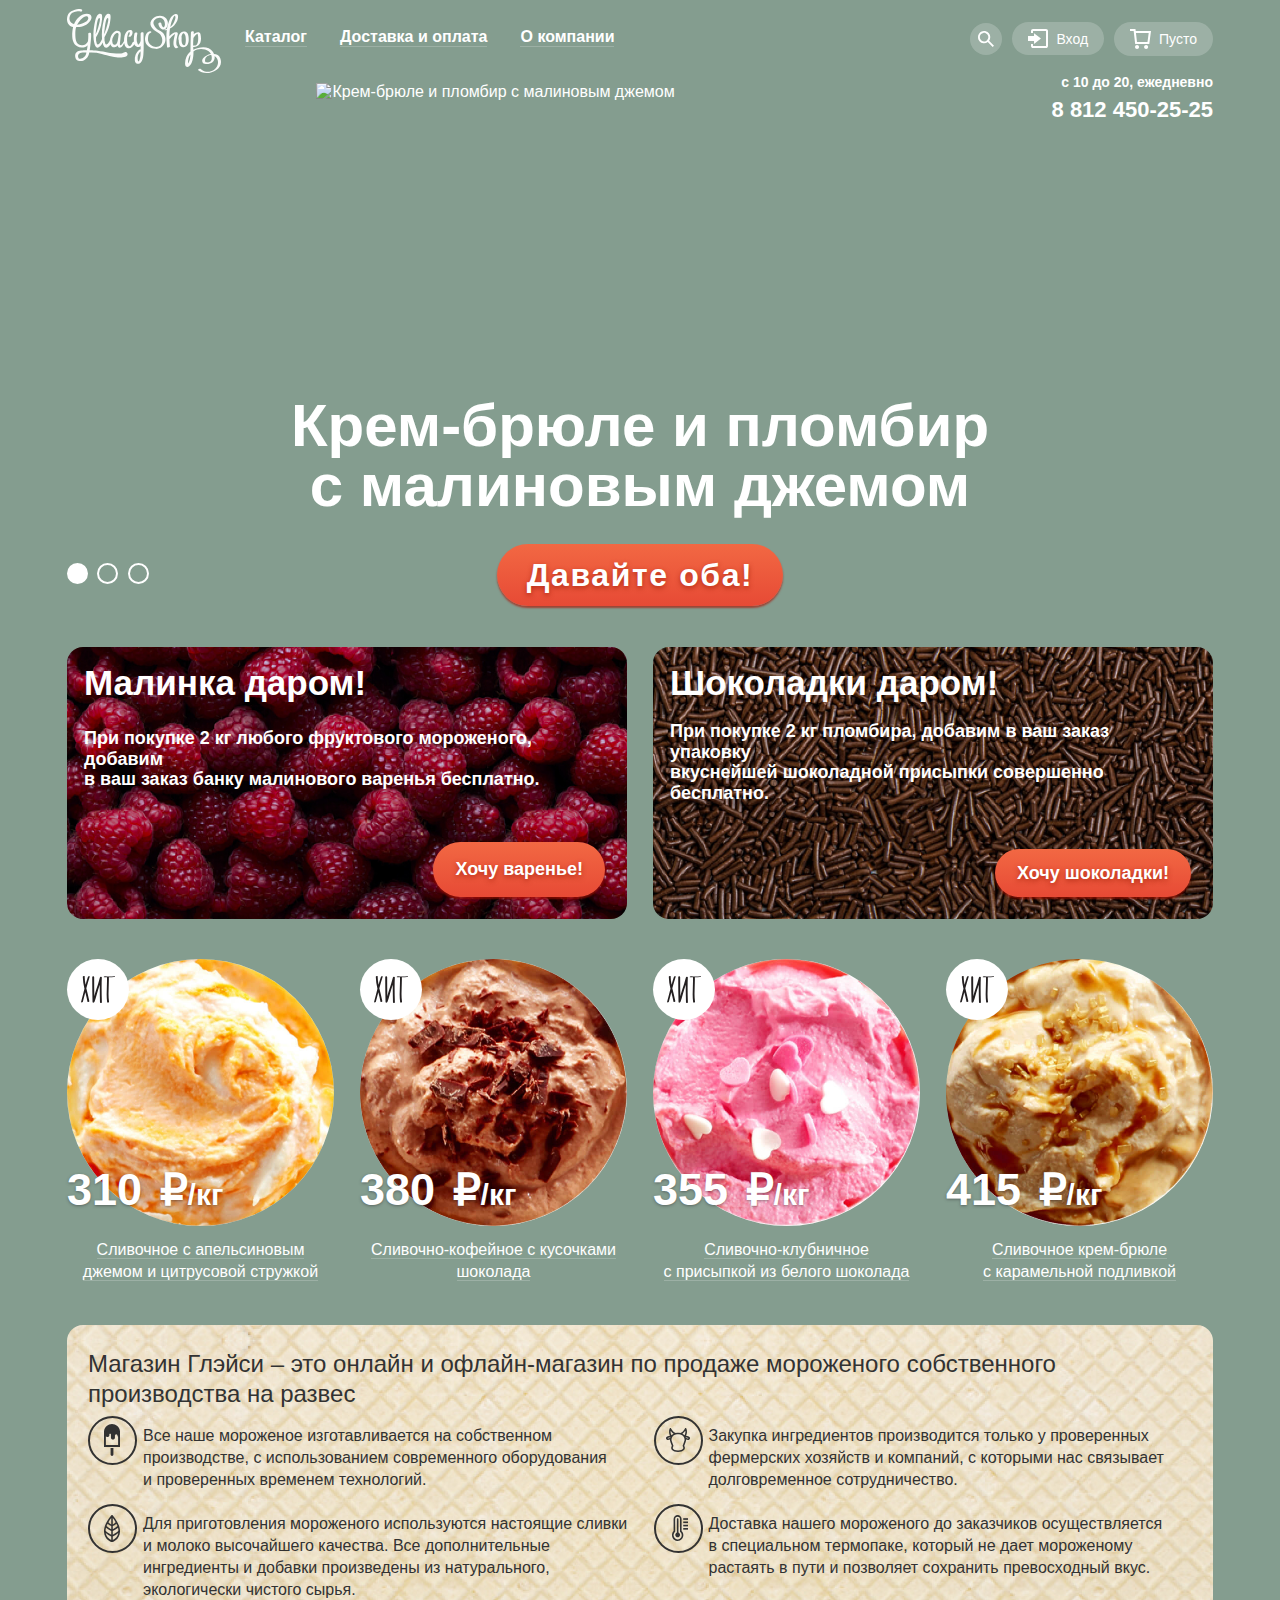
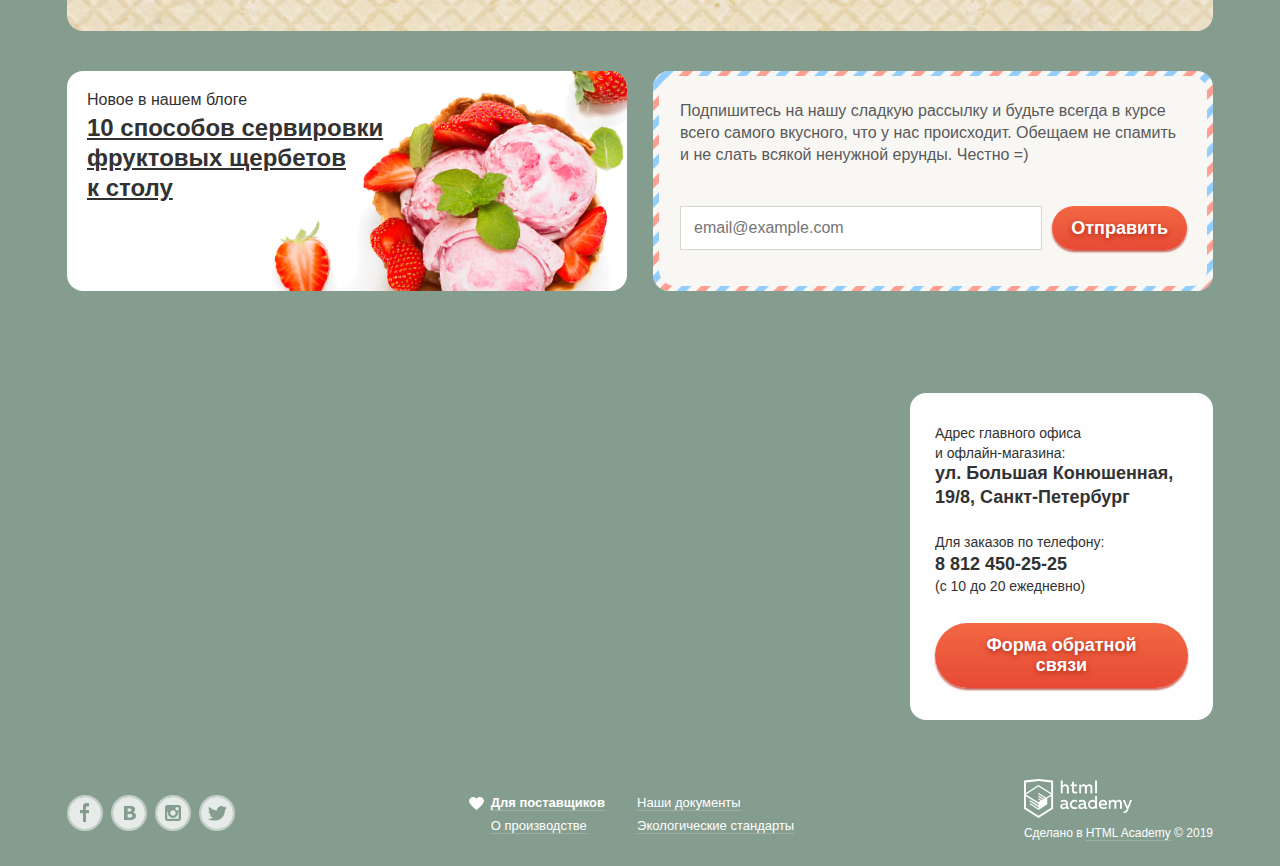
==== commit af42f1d7: "Завершаем вёрстку главной страницы" ====
--- a/index.html
+++ b/index.html
@@ -30,10 +30,9 @@
             <ul class="menu">
               <li class="menu__item">
                 <a href="catalog.html" class="menu__link"><span class="base-link">Каталог</span></a>
-                <div class="dropdown">
-                  <ul class="dropdown__list">
-                    <li class="dropdown__title">
-                      Новинки
+                  <ul class="dropdown">
+                    <li class="dropdown__head">
+                      <a class="dropdown__title">Новинки</a>
                     </li>
                     <li class="dropdown__item">
                       <a href="catalog.html" class="dropdown__link">Сливочное</a>
@@ -48,7 +47,6 @@
                       <a href="#" class="dropdown__link">Мелорин</a>
                     </li>
                   </ul>
-                </div>
               </li>
               <li class="menu__item">
                 <a href="#" class="menu__link"><span class="base-link">Доставка и оплата</span></a>
@@ -200,7 +198,7 @@
           <h2 class="visually-hidden">Популярные товары</h2>
           <ul class="products__list">
             <li class="products__item">
-              <div class="products__wrapper">
+              <div class="products__wrapper" tabindex="0">
                 <div class="products__hit">
                   <svg class="products__hit-icon" width="34" height="27" fill="none" xmlns="http://www.w3.org/2000/svg"><path d="M6.95.8c-.89 2.6-1.66 5.23-2.39 7.87-.55-2.8-.86-5.63-.92-8.48 0-.42-1.87-.1-1.86.5.12 4.09.69 8.15 1.68 12.1C2.3 17.26 1.23 21.74 0 26.2c-.1.39 1.72.15 1.85-.33.86-3.17 1.65-6.36 2.45-9.54.79 3.12 1.6 6.24 2.2 9.4.1.5 1.93.05 1.86-.5-.82-4.34-2.04-8.6-3.03-12.9C6.36 8.36 7.46 4.4 8.78.47 8.9.1 7.1.32 6.95.8zM20.84 1.31c.05-.97-1.85-.78-1.93.12v.23a.57.57 0 00-.1.2 133.3 133.3 0 01-3.88 12.74c-.62 1.88-1.1 3.78-1.6 5.7-.13-6.47-.13-12.9-.16-19.33 0-.97-1.93-.75-1.93.14a683.25 683.25 0 00.29 24.62l.06.43c.11.84 1.92.47 1.92-.3 1.58-4.06 2.39-8.36 3.76-12.5l1.5-4.53c-.07 5.84.06 11.68.2 17.52 0 .97 1.53.74 1.84.05l.06-.11a.48.48 0 000-.54c-.24-8.23-.41-16.33-.03-24.44zM33.3.2c-3.03.29-6.1.3-9.13.05-.48 0-2.16.83-1.19.88l3.17.14c-.1.08-.17.17-.16.26.28 8.18-1.02 16.78.19 24.88.05.41 1.92 0 1.86-.5-1.19-8.01.06-16.55-.18-24.6 1.72.02 3.44-.06 5.14-.26.82-.08 1.61-1 .3-.85z" fill="#231F20"/>
                   </svg>
@@ -318,9 +316,8 @@
           <section class="subscribe">
             <h2 class="visually-hidden">Рассылка</h2>
             <div class="subscribe__inner">
-              <p class="subscribe__text">Подпишитесь на нашу сладкую рассылку и будьте всегда в курсе <br>
-                всего самого вкусного, что у нас происходит. Обещаем не спамить <br>
-                 и не слать всякой ненужной ерунды. Честно =)</p>
+              <p class="subscribe__text">Подпишитесь на&nbsp;нашу сладкую рассылку и&nbsp;будьте всегда в&nbsp;курсе всего самого вкусного, что у&nbsp;нас происходит. Обещаем не&nbsp;спамить
+                и&nbsp;не&nbsp;слать всякой ненужной ерунды. Честно =)</p>
               <form action="#" method="POST" class="subscribe__form">
                   <input class="field subscribe__field" type="email" name="subscribe-mail" id="input-subscribe-mail" placeholder="email@example.com">
                   <label class="visually-hidden" for="input-subscribe-mail">Email</label>
@@ -333,13 +330,14 @@
 
       <section class="contacts">
         <h2 class="visually-hidden">Контактная информация</h2>
-        <img class="contacts__map" src="img/map.jpg" alt="map" width="1200" height="430">
+        <div class="contacts__map">
+          <iframe src="https://yandex.ru/map-widget/v1/-/CCUQAHxLsA" width="1200" height="430" frameborder="0" allowfullscreen="true"></iframe>
+        </div>
           <div class="contacts__sidebar">
             <p class="contacts__address">Адрес главного офиса <br>
-              и офлайн-магазина: <br>
-              <span>ул. Большая Конюшенная, <br>
-              19/8, Санкт-Петербург</span>
-            </p>
+              и офлайн-магазина:</p>
+            <p class="contacts__street">ул. Большая Конюшенная, <br>
+              19/8, Санкт-Петербург</p>
             <p class="contacts__phone">
               Для заказов по телефону: <br>
               <a class="contacts__link" href="tel:+78124502525">8 812 450-25-25</a><br>
--- a/css/style.css
+++ b/css/style.css
@@ -171,33 +171,6 @@
   transition: all .1s;
 }
 
-/* User navigation buttons */
-
-.btn--slider {
-  width: 21px;
-  height: 21px;
-  border: 2px solid var(--basic-white);
-  border-radius: 50%;
-  background: none;
-  outline: none;
-  transition: all .1s;
-}
-
-.btn--slider:not(:last-child) {
-  margin-right: 5px;
-}
-
-.btn--slider:hover {
-  background: var(--btn-slider-hover-color);
-}
-
-.btn--slider:focus,
-.btn--slider-current,
-.btn--slider-current:hover {
-  background: var(--basic-white);
-  cursor: default;
-}
-
 /* Input */
 
 .field {
@@ -286,14 +259,16 @@
 
 .menu {
   display: flex;
+  flex-wrap: wrap;
   margin: 0;
-  padding: 0;
+  padding: 0 0 7px;
   list-style: none;
-  padding-bottom: 8px;
+
 }
 
 .menu__item {
   position: relative;
+  flex-wrap: wrap;
 }
 
 .menu__item:not(:last-child) {
@@ -304,16 +279,18 @@
   display: flex;
   align-items: center;
   justify-content: center;
-  height: 32px;
-  padding: 0 13px;
+  min-height: 30px;
+  padding: 6px 13px;
   font-weight: 700;
   font-size: 16px;
+  line-height: 18px;
   border-radius: 26px;
   cursor: pointer;
   transition: all .1s;
 }
 
-.menu__link:hover {
+.menu__link:hover,
+.menu__link:focus {
   background-color: var(--basic-white);
   color: var(--basic-dark);
 }
@@ -324,6 +301,7 @@
 }
 
 .menu__link--active {
+  padding: 7px 14px 7px 15px;
   background-color: var(--menu-current-color);
   color: var(--basic-white);
 }
@@ -338,29 +316,29 @@
 .dropdown {
   display: none;
   position: absolute;
-  top: 38px;
+  top: 37px;
   left: -8px;
-  padding-bottom: 6px;
   width: 143px;
   background: var(--basic-white);
   box-shadow: 0 20px 20px var(--modal-shadow-color);
   border-radius: 4px;
   transition: all .1s;
   z-index: 1;
-}
-
-.dropdown__list {
   margin: 0;
-  padding: 0;
+  padding: 0 0 6px;
   color: var(--basic-dark);
   list-style: none;
 }
 
 .dropdown__title {
+  display: flex;
   position: relative;
-  padding: 10px 19px 15px 21px;
+  padding: 9px 19px 14px 22px;
+  overflow: hidden;
+  text-overflow: ellipsis;
   font-weight: 700;
   font-size: 14px;
+  line-height: 18px;
   cursor: default;
 }
 
@@ -379,10 +357,10 @@
 .dropdown__link {
   display: flex;
   align-items: center;
-  padding: 0 20px;
-  height: 31px;
+  padding: 10px 19px 5px 22px;
   font-size: 14px;
   font-weight: 400;
+  line-height: 16px;
 }
 
 .dropdown__item:hover {
@@ -415,19 +393,21 @@
   position: relative;
   grid-column: 3 / 4;
   grid-row: 1 / 2;
+  max-width: 350px;
   display: flex;
   align-items: center;
+  flex-wrap: wrap;
   padding-bottom: 5px;
 }
 
 .user-nav__btn {
-  display: flex;
+  display: inline-flex;
   align-items: center;
-  height: 32px;
-  padding: 0 16px;
+  justify-content: center;
+  padding: 7px 16px;
   font-weight: 500;
   font-size: 14px;
-  line-height: 15px;
+  line-height: 16px;
   color: var(--basic-white);
   background-color: var(--btn-tiny-color);
   border-radius: 20px;
@@ -441,9 +421,14 @@
   padding: 8px;
 }
 
+.user-nav__btn--cart:not(:disabled) {
+  padding: 6px 16px;
+}
+
 .user-nav__btn--login svg,
 .user-nav__btn--cart svg {
   margin-right: 8px;
+  vertical-align: middle;
 }
 
 .user-nav__btn:hover,
@@ -681,8 +666,7 @@
 }
 
 .popup-cart__total {
-  margin: 0;
-  margin-bottom: 14px;
+  margin: 0 0 14px;
   font-weight: 700;
   font-size: 15px;
   color: var(--basic-dark);
@@ -722,8 +706,7 @@
 .page-header__days {
   display: flex;
   justify-content: flex-end;
-  margin: 0;
-  margin-bottom: 7px;
+  margin: 0 0 7px;
   font-weight: 700;
   font-size: 14px;
 }
@@ -738,7 +721,8 @@
 }
 
 .page-header__phone:hover,
-.page-header__phone:active {
+.page-header__phone:active,
+.page-header__phone:focus {
   color: var(--basic-link-hover);
 }
 
@@ -774,12 +758,12 @@
   position: absolute;
   top: 0;
   max-width: 100%;
+  object-fit: cover;
   z-index: -1;
 }
 
 .promo__title {
-  margin: 0;
-  margin-bottom: 28px;
+  margin: 0 0 28px;
   text-align: center;
   font-weight: 700;
   font-size: 60px;
@@ -787,11 +771,13 @@
 }
 
 .promo__btn {
-  padding: 0 30px;
-  height: 62px;
+  padding: 9px 30px;
+  min-height: 62px;
+  max-width: 500px;
   border-radius: 70px;
   font-weight: 700;
   font-size: 32px;
+  line-height: 44px;
   letter-spacing: 0.05em;
   color:var(--basic-white);
   text-shadow: 0 2px 5px var(--btn-text-shadow-color);
@@ -799,20 +785,47 @@
   background: var(--btn-color);
 }
 
-.promo__btn:hover {
+.promo__btn:hover,
+.promo__btn:focus {
   background: var(--btn-hover-color);
   box-shadow: 0 2px 2px var(--btn-shadow-hover-color);
 }
 
 .promo__btn:active {
   background: var(--btn-active-color);
-  box-shadow: inset 0px 2px 2px var(--btn-shadow-active-color);
+  box-shadow: inset 0 2px 2px var(--btn-shadow-active-color);
 }
 
 .promo__controls {
   position: absolute;
   top: 480px;
   left: 0;
+}
+
+.btn--slider {
+  width: 21px;
+  height: 21px;
+  border: 2px solid var(--basic-white);
+  border-radius: 50%;
+  background: none;
+  outline: none;
+  transition: all .1s;
+}
+
+.btn--slider:not(:last-child) {
+  margin-right: 5px;
+}
+
+.btn--slider:hover,
+.btn--slider:focus {
+  background: var(--btn-slider-hover-color);
+}
+
+.btn--slider:active,
+.btn--slider-current,
+.btn--slider-current:hover {
+  background: var(--basic-white);
+  cursor: default;
 }
 
 /* Special offers */
@@ -849,8 +862,7 @@
 
 .special__title {
   grid-column: 1 / 3;
-  margin: 0;
-  margin-bottom: 18px;
+  margin: 0 0 18px;
   font-weight: 700;
   font-size: 35px;
   line-height: 41px;
@@ -858,8 +870,7 @@
 
 .special__text {
   grid-column: 1 / 3;
-  margin: 0;
-  margin-bottom: 45px;
+  margin: 0 0 45px;
   font-weight: 700;
   font-size: 18px;
 }
@@ -870,8 +881,8 @@
   align-items: center;
   grid-column: 1 / 3;
   justify-self: end;
-  padding: 0 22px;
-  height: 48px;
+  padding: 14px 22px;
+  min-height: 48px;
   font-size: 18px;
   font-weight: 700;
   color:var(--basic-white);
@@ -881,7 +892,8 @@
   border-radius: 70px;
 }
 
-.special__btn:hover {
+.special__btn:hover,
+.special__btn:focus {
   background: var(--btn-hover-color);
   box-shadow: 0 2px 2px var(--btn-shadow-hover-color);
 }
@@ -915,17 +927,19 @@
   padding: 6px 13px 21px 13px;
 }
 
-.products__item:hover .products__wrapper {
+.products__item:hover .products__wrapper,
+.products__item:focus-within .products__wrapper {
   position: absolute;
   background: var(--btn-tiny-color);
-  box-shadow: 0px 20px 20px var(--popular-shadow-hover-color);
+  box-shadow: 0 20px 20px var(--popular-shadow-hover-color);
   z-index: 2;
 }
 
 .products__img {
   width: 100%;
   max-width: 267px;
-  border-radius: 100%;
+  object-fit: cover;
+  border-radius: 50%;
 }
 
 .products__hit {
@@ -950,11 +964,11 @@
   text-shadow: 0 1px 3px var(--price-text-shadow-color);
 }
 
-.unit {
+.products__price .unit {
   font-size: 30px;
 }
 
-.currency {
+.products__price .currency {
   font-size: 44px;
   margin-left: 5px;
 }
@@ -974,29 +988,32 @@
 }
 
 .products__link:hover,
-.products__link:active {
+.products__link:active,
+.products__link:focus {
   color: var(--basic-link-hover);
 }
 
 .products__btn {
   display: none;
+  min-height: 44px;
   padding: 12px 16px;
   margin: 11px auto 0 auto;
   font-size: 18px;
   font-weight: 700;
   color:var(--basic-white);
-  text-shadow: 0 2px 5px var(--btn-text-shadow-color);
   box-shadow: 0 2px 2px var(--btn-shadow-color);
   background: var(--btn-color);
   border-radius: 50px;
 }
 
-.products__item:hover .products__btn {
+.products__item:hover .products__btn,
+.products__item:focus-within .products__btn {
   display: block;
 }
 
 
-.products__btn:hover {
+.products__btn:hover,
+.products__btn:focus {
   background: var(--btn-hover-color);
   box-shadow: 0 2px 2px var(--btn-shadow-hover-color);
 }
@@ -1019,8 +1036,7 @@
 }
 
 .features__lead {
-  margin: 0;
-  margin-bottom: 7px;
+  margin: 0 0 7px;
   font-weight: 500;
   font-size: 24px;
   line-height: 30px;
@@ -1047,8 +1063,7 @@
 }
 
 .features__descr {
-  margin: 0;
-  margin-top: 9px;
+  margin: 9px 0 0;
   font-weight: 400;
   font-size: 16px;
   line-height: 22px;
@@ -1061,6 +1076,7 @@
   display: grid;
   grid-template-columns: repeat(2, 1fr);
   column-gap: 26px;
+  row-gap: 26px;
   margin-bottom: 40px;
 }
 
@@ -1071,8 +1087,7 @@
 }
 
 .blog-notice__title {
-  margin: 0;
-  margin-bottom: 4px;
+  margin: 0 0 4px;
   font-weight: 500;
   font-size: 16px;
   color: var(--basic-dark);
@@ -1090,7 +1105,9 @@
   text-decoration: underline;
 }
 
-.blog-notice__link:hover {
+.blog-notice__link:hover,
+.blog-notice__link:active,
+.blog-notice__link:focus {
   color: var(--modal-link-hover);
 }
 
@@ -1109,8 +1126,7 @@
 }
 
 .subscribe__text {
-  margin: 0;
-  margin-bottom: 40px;
+  margin: 0 0 40px;
   font-weight: normal;
   font-size: 16px;
   line-height: 22px;
@@ -1122,10 +1138,12 @@
 }
 
 .subscribe__btn {
-  padding: 0 19px;
-  height: 44px;
+  padding: 10px 19px;
+  max-width: 260px;
+  min-height: 44px;
+  font-weight: 700;
   font-size: 18px;
-  font-weight: 700;
+  line-height: 24px;
   color:var(--basic-white);
   text-shadow: 0 2px 5px var(--btn-text-shadow-color);
   box-shadow: 0 2px 2px var(--btn-shadow-color);
@@ -1133,7 +1151,8 @@
   border-radius: 70px;
 }
 
-.subscribe__btn:hover {
+.subscribe__btn:hover,
+.subscribe__btn:focus {
   background: var(--btn-hover-color);
   box-shadow: 0 2px 2px var(--btn-shadow-hover-color);
 }
@@ -1163,37 +1182,39 @@
 }
 
 .contacts__map {
+  position: relative;
   grid-column: 1 / 3;
   justify-self: center;
 }
 
 .contacts__sidebar {
   position: absolute;
-  padding: 32px 25px;
-  top: 45px;
-  right: 27px;
+  padding: 30px 25px 32px 25px;
+  width: 303px;
+  top: 62px;
+  right: 0;
   background: var(--sidebar-bg-color);
   border-radius: 16px;
 }
 
 .contacts__address {
-  margin: 0;
-  margin-bottom: 30px;
+  margin: 0 0 -2px;
   font-weight: 400;
   font-size: 14px;
   line-height: 20px;
   color: var(--basic-dark);
 }
 
-.contacts__address span {
+.contacts__street {
+  margin: 0 0 23px;
   font-weight: 700;
   font-size: 18px;
   line-height: 24px;
+  color: var(--basic-dark);
 }
 
 .contacts__phone {
-  margin: 0;
-  margin-bottom: 30px;
+  margin: 0 0 27px;
   font-weight: 400;
   font-size: 14px;
   line-height: 20px;
@@ -1207,14 +1228,16 @@
   color: var(--basic-dark);
 }
 
-.contacts__link:hover {
+.contacts__link:hover,
+.contacts__link:active,
+.contacts__link:focus {
   color: var(--modal-link-hover);
 }
 
 .contacts__btn {
   display: block;
-  padding: 0 28px;
-  height: 43px;
+  padding: 12px 28px;
+  min-height: 43px;
   margin: 0 auto;
   font-size: 18px;
   font-weight: 700;
@@ -1225,7 +1248,8 @@
   border-radius: 70px;
 }
 
-.contacts__btn:hover {
+.contacts__btn:hover,
+.contacts__btn:focus {
   background: var(--btn-hover-color);
   box-shadow: 0 2px 2px var(--btn-shadow-hover-color);
 }
@@ -1260,8 +1284,7 @@
 }
 
 .modal-feedback__title {
-  margin: 0;
-  margin-bottom: 21px;
+  margin: 0 0 21px;
   font-weight: 500;
   font-size: 24px;
   color: var(--basic-dark);
@@ -1325,11 +1348,11 @@
   position: relative;
   display: flex;
   justify-content: space-between;
-  padding-top: 37px;
+  padding-top: 14px;
   padding-bottom: 25px;
 }
 
-.page-footer__container::before {
+.page-footer__container--catalog::before {
   position: absolute;
   content: '';
   top: 0;
@@ -1347,12 +1370,13 @@
 /* Social */
 
 .social {
-  display: flex;
   padding-top: 16px;
 }
 
 .social__list {
   display: flex;
+  flex-wrap: wrap;
+  max-width: 220px;
   padding: 0;
   margin: 0;
   list-style: none;
@@ -1362,13 +1386,18 @@
   margin-right: 8px;
 }
 
+.social__item {
+  margin-bottom: 8px;
+}
+
 .social__link {
   display: flex;
   border: 2px solid var(--social-border-color);
   border-radius: 50%;
 }
 
-.social__link:hover path {
+.social__link:hover path,
+.social__link:focus path{
   fill-opacity: 1;
 }
 
@@ -1395,6 +1424,8 @@
 
 .helpful__item {
   position: relative;
+  max-width: 170px;
+
 }
 
 .helpful__item--heart::before {
@@ -1414,7 +1445,8 @@
 }
 
 .helpful__link:hover,
-.helpful__link:active {
+.helpful__link:active,
+.helpful__link:focus {
   color: var(--basic-link-hover);
 }
 
@@ -1426,11 +1458,13 @@
   border: none;
 }
 
-.copyright__logo:hover path {
+.copyright__logo:hover path,
+.copyright__logo:focus path{
   fill: var(--basic-link-hover);
 }
 
 .copyright__text {
+  max-width: 200px;
   margin: 0;
   font-weight: 400;
   font-size: 12px;
@@ -1438,7 +1472,8 @@
 }
 
 .copyright__link:hover,
-.copyright__link:active {
+.copyright__link:active,
+.copyright__link:focus {
   color: var(--basic-link-hover);
 }
 
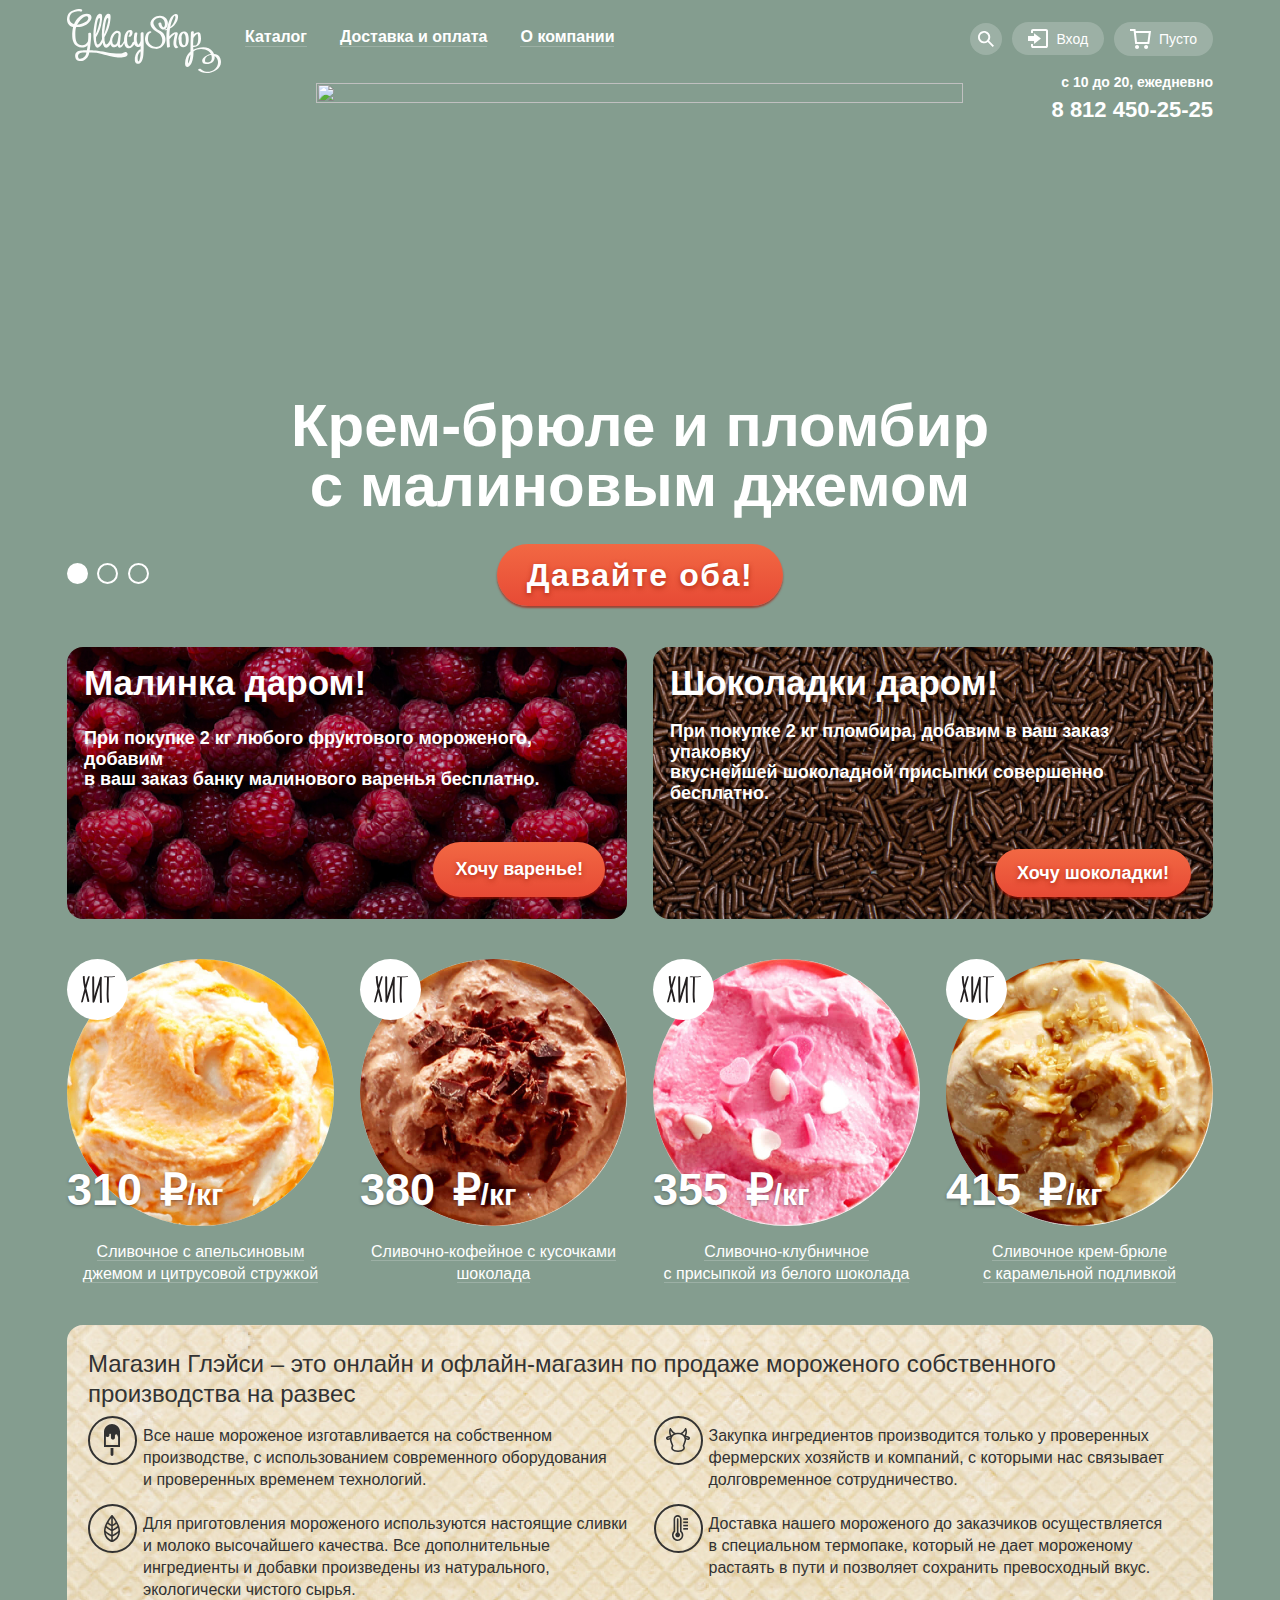
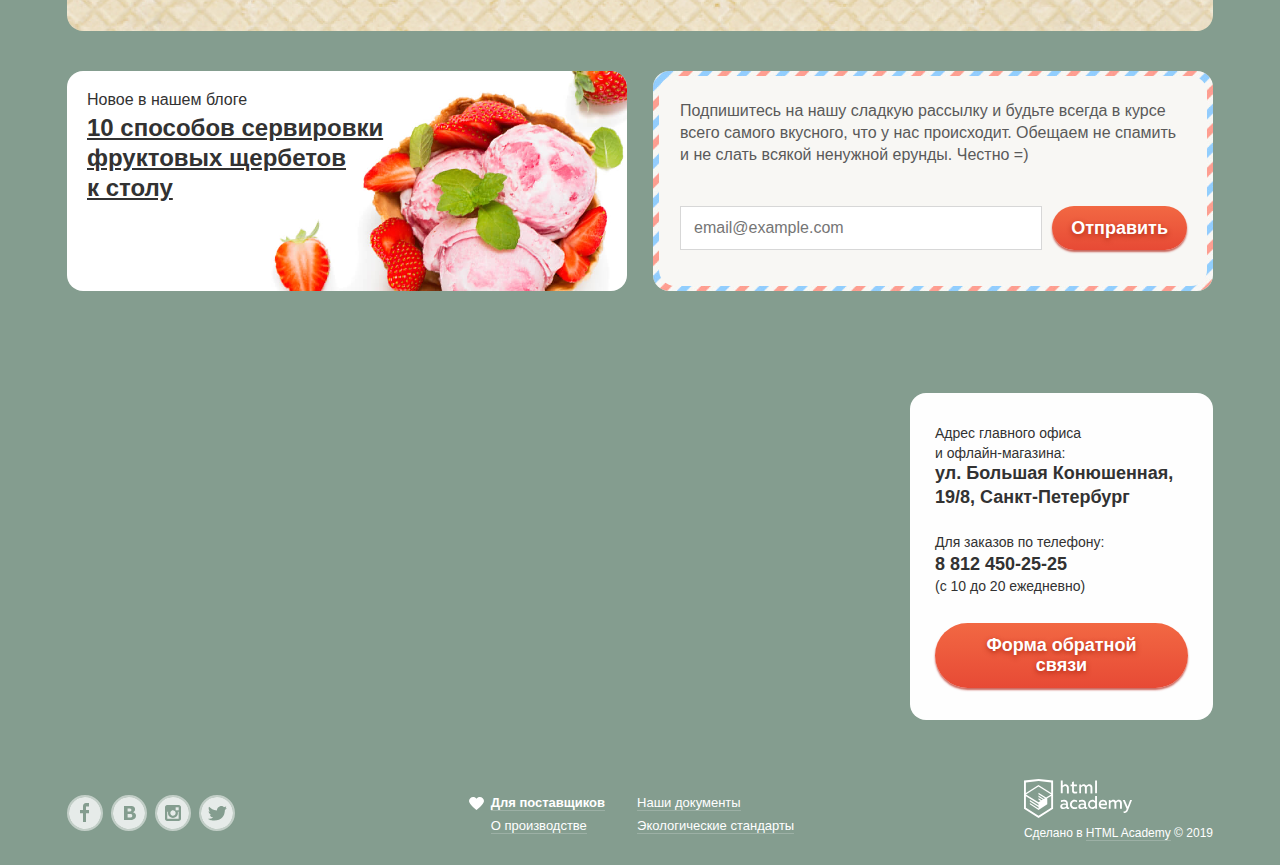
==== commit 36d40227: "Доступная разметка главной страницы" ====
--- a/index.html
+++ b/index.html
@@ -16,7 +16,7 @@
       <div class="container">
         <div class="page-header__inner">
             <a class="header-logo">
-              <svg class="header-logo__img" width="154" height="64" viewBox="0 0 154 64" fill="none" xmlns="http://www.w3.org/2000/svg">
+              <svg class="header-logo__img" aria-label="Логотип магазина Глейси" role="img" width="154" height="64" viewBox="0 0 154 64" fill="none" xmlns="http://www.w3.org/2000/svg">
                 <title>Gllacy Shop</title>
                 <path d="M59.3411 43.1507C58.6031 43.0641 57.8564 43.196 57.1891 43.5308C57.1891 43.5308 54.1865 46.1093 39.3332 43.1404C28.4134 40.9523 22.7384 41.1783 22.7384 41.1783C22.7384 41.1783 24.57 28.3371 24.0695 24.7415C24.0466 24.4763 23.9242 24.2306 23.7281 24.0562C23.532 23.8818 23.2777 23.7923 23.0186 23.8067C21.9276 23.8067 21.267 24.2382 21.267 24.834C21.3606 27.2614 21.277 29.6926 21.0168 32.1072C20.5634 33.3829 19.7122 34.4692 18.5955 35.1974C17.4788 35.9256 16.1591 36.255 14.8413 36.1342C10.087 35.7952 9.08615 32.2819 8.66578 29.8883C8.2454 27.4947 8.00519 20.807 9.2563 18.0744C9.2563 18.0744 16.4227 18.3312 20.9267 14.3864C25.4308 10.4416 25.1505 7.03093 23.0186 5.57217C20.8867 4.11341 15.8922 4.37024 12.0588 7.96577C9.85781 9.93907 8.11968 12.3973 6.97426 15.1569C6.97426 15.1569 1.33923 13.9241 2.63038 7.88359C4.00161 1.57599 12.3991 2.31564 12.3991 2.31564C14.1507 2.66492 14.2307 2.82929 14.8113 2.23346C15.3918 1.63763 15.8122 0.0966821 13.0597 0.00422536C10.3072 -0.0882313 2.04986 1.30889 0.46845 6.93848C-1.22306 12.9276 1.89973 17.2114 6.09348 17.8792C6.09348 17.8792 3.80143 28.2549 6.63396 33.3914C7.41915 35.0146 8.65661 36.3617 10.1892 37.2616C11.7218 38.1615 13.4804 38.5736 15.2417 38.4457C16.8931 38.4457 19.8157 37.5005 20.6465 36.1342C20.6465 36.1342 20.2561 39.812 19.9258 41.1475C19.9258 41.1475 12.9796 41.055 10.8077 42.1748C7.11439 44.178 7.88508 48.8727 9.30635 50.5369C10.5074 51.9546 14.1207 52.7251 16.733 51.4615C18.2281 50.723 19.5196 49.6125 20.4898 48.2309C21.46 46.8494 22.0781 45.2407 22.288 43.5513C26.5142 43.3281 30.748 43.7998 34.8292 44.9485C41.0047 46.8387 49.6024 48.6056 52.1847 48.6056C54.767 48.6056 60.1918 47.8454 60.5221 45.6367C60.7023 44.178 60.1718 43.4178 59.3411 43.1507ZM15.8722 8.81843C15.8722 8.81843 19.1552 6.25019 20.7266 7.85277C21.0794 8.24335 21.2828 8.75163 21.2993 9.28397C21.3159 9.81632 21.1445 10.3369 20.8166 10.7497C20.156 11.6332 18.4145 14.4275 10.1471 15.8143C10.1471 15.8143 12.7494 11.1298 15.8722 8.81843ZM16.1425 48.7905C16.1425 48.7905 11.6084 51.328 11.138 47.8865C10.9562 47.1689 11.0201 46.409 11.3189 45.7339C11.6177 45.0588 12.1333 44.5096 12.7795 44.178C13.5702 43.7773 14.6511 43.274 19.3653 43.4486C19.3125 44.5462 18.9891 45.6121 18.4254 46.5464C17.8617 47.4807 17.0762 48.2528 16.1425 48.7905Z" fill="#FBFCFB"/>
                 <path d="M73.6439 24.382C73.6439 26.7037 73.6439 29.0151 73.6439 31.3368C73.6439 31.3368 73.6439 31.419 73.6439 31.46C73.5647 32.3848 73.2694 33.2764 72.7831 34.0591C72.4757 34.6276 72.0763 35.1382 71.602 35.5692C71.0716 36.0418 70.7212 34.9837 70.5211 34.5419C69.1298 31.5525 69.8004 27.546 70.3409 24.4128C70.5911 22.9129 67.6285 23.3033 67.3983 24.6388C66.8584 27.3095 66.6732 30.043 66.8478 32.7647C66.5854 32.7859 66.3304 32.8637 66.0993 32.9929C65.8682 33.1221 65.6662 33.2999 65.5066 33.5146C64.9961 34.6344 63.5048 38.3532 61.6731 36.8636C60.352 35.8363 60.2118 33.0215 60.0717 31.4498C59.9123 29.2711 60.1916 27.082 60.8925 25.0189C60.8324 25.1935 62.0335 22.1116 62.5639 23.2622C62.7074 23.8105 62.7269 24.3852 62.6211 24.9424C62.5153 25.4997 62.2869 26.0248 61.9534 26.4777C60.382 27.6899 62.8242 28.1932 63.775 27.4536C65.5766 26.0667 66.7777 21.5877 63.705 21.0535C60.2319 20.4577 58.2601 24.0532 57.5294 26.9091C57.1421 28.5492 56.9738 30.2357 57.029 31.9223C56.5486 32.7853 54.9271 35.559 53.9763 36.0315C52.8553 36.6273 52.8753 35.7952 52.9153 35.261C52.9554 34.7269 53.4558 29.9705 53.726 26.7653C53.9629 25.4929 53.7871 24.1758 53.2256 23.0157C52.7952 22.1219 49.222 20.1187 46.0792 23.8786C44.3087 25.8622 43.2252 28.3898 42.9965 31.0697C42.7863 31.5011 42.5561 31.9634 42.2858 32.4668C40.7845 35.2919 38.8928 36.4835 38.2222 34.5214C37.5477 32.4775 37.2921 30.3125 37.4715 28.1624C39.8038 24.4569 41.5156 20.377 42.536 16.0917C44.0374 9.2499 43.7571 5.84954 42.9464 5.27426C42.1357 4.69897 38.6926 3.2813 36.6208 11.6949C35.0837 17.6814 34.5456 23.8919 35.0293 30.0629C34.7091 30.7615 34.3087 31.6039 33.7982 32.5593C32.2969 35.3843 30.4152 36.576 29.7346 34.6138C29.0736 32.567 28.8317 30.4021 29.024 28.2549C31.3562 24.5494 33.068 20.4695 34.0885 16.1841C35.6399 9.2499 35.3296 5.84954 34.5189 5.27426C33.7082 4.69897 30.2651 3.2813 28.2032 11.6949C26.1414 20.1084 25.731 29.2822 27.7028 35.446C27.7028 35.446 28.7838 38.9182 30.8056 38.6614C32.4771 38.4457 34.4688 36.7609 35.6399 33.6174C35.7723 34.2352 35.936 34.8456 36.1303 35.446C36.1303 35.446 37.2113 38.9182 39.2331 38.6614C40.6043 38.4868 42.2358 37.3054 43.3768 35.148C44.0874 37.028 45.6188 38.5792 47.5906 38.2299C50.263 37.7368 50.8134 36.2472 50.8134 36.2472C50.8134 36.2472 50.7634 38.6922 52.4749 38.6922C53.9963 38.6922 55.2074 37.7779 56.4084 35.446C56.8188 34.6549 57.059 34.1927 57.1891 33.9256C57.5395 36.1342 58.4303 38.0964 60.1918 38.8874C63.1945 40.2229 65.8169 37.6855 67.3582 35.1789C67.5558 35.7829 67.878 36.3361 68.303 36.8006C68.7279 37.2651 69.2455 37.63 69.8204 37.8704C70.4759 38.0818 71.1752 38.1045 71.8424 37.936C72.5095 37.7676 73.1188 37.4144 73.6038 36.915V40.5311C73.0551 40.5011 72.5114 40.6523 72.0524 40.9625C70.5201 42.253 69.3316 43.9212 68.5982 45.8112C67.8648 47.7013 67.6103 49.7513 67.8587 51.7697C67.9009 52.3158 68.0743 52.8426 68.3632 53.3032C68.6521 53.7638 69.0476 54.1438 69.5145 54.4093C69.9813 54.6749 70.5049 54.8176 71.0386 54.8249C71.5722 54.8321 72.0994 54.7037 72.5729 54.451C75.6757 53.0641 76.1461 48.2872 76.4063 45.3696C77.0369 38.3532 76.5464 31.0491 76.5464 24.0121C76.5464 22.7178 73.6439 23.3239 73.6439 24.382ZM30.2751 12.8763C30.9657 10.1539 31.6063 9.06498 32.2769 9.06498C32.9475 9.06498 33.2077 9.79436 32.7373 12.1469C31.8645 16.659 30.491 21.0536 28.6436 25.2449C28.6436 25.2449 29.5845 15.6089 30.2751 12.8763ZM38.7026 12.8763C39.3932 10.1539 40.0338 9.06498 40.6544 9.06498C41.2749 9.06498 41.5952 9.79436 41.1248 12.1469C40.6544 14.4994 39.123 21.0022 37.0311 25.2449C37.0311 25.2449 38.032 15.6089 38.7026 12.8763ZM51.5741 25.6866C51.4941 26.2825 51.1137 30.0937 50.5732 32.1483C50.0327 34.2029 49.6624 34.9323 48.041 35.6411C46.4195 36.35 45.5988 34.1824 45.5988 34.1824C44.4478 30.895 45.9891 28.0186 47.2703 26.0462C48.5514 24.0738 49.8426 23.8991 50.5832 23.9916C50.7568 24.036 50.9201 24.1152 51.0638 24.2244C51.2076 24.3337 51.3289 24.4709 51.4209 24.6284C51.513 24.7858 51.5739 24.9603 51.6001 25.1418C51.6264 25.3234 51.6176 25.5086 51.5741 25.6866ZM73.5638 44.178C73.6242 46.9398 73.0839 49.6807 71.9824 52.2012C71.2817 52.345 70.9815 52.0779 70.7413 50.9273C70.5761 49.8209 70.5761 48.6951 70.7413 47.5886C71.0686 45.5562 72.0479 43.6942 73.5237 42.298C73.5738 42.9452 73.5738 43.5719 73.5638 44.178Z" fill="#FBFCFB"/>
@@ -31,8 +31,8 @@
               <li class="menu__item">
                 <a href="catalog.html" class="menu__link"><span class="base-link">Каталог</span></a>
                   <ul class="dropdown">
-                    <li class="dropdown__head">
-                      <a class="dropdown__title">Новинки</a>
+                    <li class="dropdown__item">
+                      <a href="#" class="dropdown__link dropdown__link--head">Новинки</a>
                     </li>
                     <li class="dropdown__item">
                       <a href="catalog.html" class="dropdown__link">Сливочное</a>
@@ -59,7 +59,7 @@
 
           <div class="user-nav">
             <button class="btn user-nav__btn user-nav__btn--search">
-              <svg width="16" height="16" viewBox="0 0 16 16" fill="none" xmlns="http://www.w3.org/2000/svg">
+              <svg aria-hidden="true" focusable="false" width="16" height="16" viewBox="0 0 16 16" fill="none" xmlns="http://www.w3.org/2000/svg">
                 <path d="M16 14.6652L11.0785 9.73294C11.9827 8.48188 12.3826 6.93501 12.1984 5.40134C12.0141 3.86767 11.2594 2.4601 10.0848 1.45982C8.91022 0.45954 7.40233 -0.0598191 5.86234 0.00548954C4.32234 0.0707982 2.86363 0.715967 1.77757 1.81212C0.691516 2.90827 0.0580813 4.3747 0.0038002 5.91849C-0.050481 7.46228 0.478388 8.96976 1.48476 10.1398C2.49113 11.3098 3.90092 12.0563 5.43251 12.2301C6.96409 12.4039 8.50472 11.9922 9.74663 11.0772L14.6586 16L16 14.6652ZM6.08152 10.3767C5.24079 10.3767 4.41895 10.1268 3.71991 9.65874C3.02087 9.19063 2.47604 8.5253 2.15431 7.74687C1.83258 6.96844 1.7484 6.11188 1.91241 5.28551C2.07643 4.45913 2.48128 3.70006 3.07576 3.10427C3.67024 2.50849 4.42766 2.10276 5.25223 1.93838C6.0768 1.77401 6.93149 1.85837 7.70822 2.1808C8.48495 2.50324 9.14883 3.04927 9.61591 3.74983C10.083 4.4504 10.3323 5.27404 10.3323 6.11661C10.3298 7.24568 9.88115 8.3278 9.08451 9.12618C8.28788 9.92456 7.20813 10.3742 6.08152 10.3767Z" fill="white"/>
                 </svg>
                 <span class="visually-hidden">Поиск</span>
@@ -67,26 +67,26 @@
             <div class="popup-search">
               <form action="#" method="GET">
                 <input class="field popup-search__field" type="text" id="search" placeholder="Крем-брюле">
-                <label for="search"></label>
+                <label class="visually-hidden" for="search">Поиск по сайту</label>
               </form>
             </div>
 
             <button class="btn user-nav__btn user-nav__btn--login">
-              <svg width="20" height="19" viewBox="0 0 20 19" fill="none" xmlns="http://www.w3.org/2000/svg">
+              <svg aria-hidden="true" focusable="false" width="20" height="19" viewBox="0 0 20 19" fill="none" xmlns="http://www.w3.org/2000/svg">
                 <path d="M6.04 14.88L12.96 9.5L6.04 4.13V7.04H0V11.96H6.04V14.88Z" fill="white"/>
                 <path d="M18 0H5C4.46957 0 3.96086 0.210714 3.58579 0.585786C3.21071 0.960859 3 1.46957 3 2V4H5V2H18V17H5V15H3V17C3 17.5304 3.21071 18.0391 3.58579 18.4142C3.96086 18.7893 4.46957 19 5 19H18C18.5304 19 19.0391 18.7893 19.4142 18.4142C19.7893 18.0391 20 17.5304 20 17V2C20 1.46957 19.7893 0.960859 19.4142 0.585786C19.0391 0.210714 18.5304 0 18 0Z" fill="white"/>
                 </svg>
               Вход
             </button>
             <div class="popup-login">
-              <form action="#" method="GET" class="popup-login__form">
+              <form action="#" method="post" class="popup-login__form">
                   <input type="email" class="field popup-login__field" id="input-login" name="login" placeholder="email@example.com" required>
-                  <label for="input-login" class="visually-hidden"></label>
+                  <label for="input-login" class="visually-hidden">Email</label>
 
                   <input type="password" class="field popup-login__field" id="input-password" name="password" placeholder="••••••" required>
-                  <label for="input-password" class="visually-hidden"></label>
-
-                <button class="btn popup-login__btn" type="submit">Войти</button>
+                  <label for="input-password" class="visually-hidden">Пароль</label>
+
+                <button class="btn popup-login__btn" type="submit" aria-label="Войти на сайт">Войти</button>
                 <div class="popup-login__links">
                   <a class=" popup-login__link" href="#"><span class="base-link">Забыли пароль?</span></a>
                   <a class="popup-login__link" href="#"><span class="base-link">Новая регистрация</span></a>
@@ -98,36 +98,36 @@
               <form action="#" class="popup-cart__form">
                 <ul class="popup-cart__list">
                   <li class="popup-cart__item">
-                    <div class="popup-cart__cross">
-                      <svg width="11" height="11" viewBox="0 0 11 11" fill="none" xmlns="http://www.w3.org/2000/svg">
+                    <button  class="popup-cart__cross" aria-label="Удалить Пломбир с апельсиновым джемом из корзины">
+                      <svg aria-hidden="true" focusable="false" width="11" height="11" viewBox="0 0 11 11" fill="none" xmlns="http://www.w3.org/2000/svg">
                         <path d="M11 0.712591L10.2874 0L5.5 4.78741L0.712591 0L0 0.712591L4.78741 5.5L0 10.2874L0.712591 11L5.5 6.21259L10.2874 11L11 10.2874L6.21259 5.5L11 0.712591Z" fill="#2C2829"/>
                       </svg>
-                    </div>
-                    <img src="img/products/product1.jpg" alt="Фото товара" class="popup-cart__preview" width="33" height="33">
+                    </button>
+                    <img src="img/products/product1.jpg" alt="" class="popup-cart__preview" width="33" height="33">
                     <a class="popup-cart__link" href="#">Пломбир с апельсиновым джемом</a>
-                    <p class="popup-cart__weight">1,5 кг х <span class="popup-cart__weight--price">200 руб.</span></p>
-                    <p class="popup-cart__price">300 руб.</p>
+                    <p class="popup-cart__weight" aria-label="Цена за вес">1,5 кг х <span class="popup-cart__weight--price">200 руб.</span></p>
+                    <p class="popup-cart__price" aria-label="Текущая стоимость">300 руб.</p>
                   </li>
                   <li class="popup-cart__item">
-                    <div class="popup-cart__cross">
-                      <svg width="11" height="11" viewBox="0 0 11 11" fill="none" xmlns="http://www.w3.org/2000/svg">
+                    <button class="popup-cart__cross" aria-label="Удалить Клубничный пломбир с присыпкой из белого шоколада из корзины">
+                      <svg aria-hidden="true" focusable="false" width="11" height="11" viewBox="0 0 11 11" fill="none" xmlns="http://www.w3.org/2000/svg">
                         <path d="M11 0.712591L10.2874 0L5.5 4.78741L0.712591 0L0 0.712591L4.78741 5.5L0 10.2874L0.712591 11L5.5 6.21259L10.2874 11L11 10.2874L6.21259 5.5L11 0.712591Z" fill="#2C2829"/>
                       </svg>
-                    </div>
-                    <img src="img/products/product3.jpg" alt="Фото товара" class="popup-cart__preview" width="33" height="33">
+                    </button>
+                    <img src="img/products/product3.jpg" alt="" class="popup-cart__preview" width="33" height="33">
                     <a class="popup-cart__link" href="#">Клубничный пломбир с присыпкой из белого шоколада</a>
-                    <p class="popup-cart__weight">1,5 кг х <span class="popup-cart__weight--price">300 руб.</span></p>
-                    <p class="popup-cart__price">450 руб.</p>
+                    <p class="popup-cart__weight" aria-label="Цена за вес">1,5 кг х <span class="popup-cart__weight--price">300 руб.</span></p>
+                    <p class="popup-cart__price" aria-label="Текущая стоимость">450 руб.</p>
                   </li>
                 </ul>
                 <div class="popup-cart__checkout">
-                  <p class="popup-cart__total">Итого: 750 руб.</p>
+                  <p class="popup-cart__total" aria-label="Итоговая цена">Итого: 750 руб.</p>
                   <button class="btn popup-cart__btn" type="submit">Оформить заказ</button>
                 </div>
               </form>
             </div>
-            <button class=" btn user-nav__btn user-nav__btn--active user-nav__btn--cart" disabled>
-              <svg width="21" height="20" viewBox="0 0 21 20" fill="none" xmlns="http://www.w3.org/2000/svg">
+            <button class=" btn user-nav__btn user-nav__btn--active user-nav__btn--cart" aria-label="Корзина" disabled>
+              <svg aria-hidden="true" focusable="false" width="21" height="20" viewBox="0 0 21 20" fill="none" xmlns="http://www.w3.org/2000/svg">
                 <path d="M7.03359 20C8.14664 20 9.04894 19.1046 9.04894 18C9.04894 16.8954 8.14664 16 7.03359 16C5.92054 16 5.01823 16.8954 5.01823 18C5.01823 19.1046 5.92054 20 7.03359 20Z" fill="white"/>
                 <path d="M16.1027 20C17.2157 20 18.118 19.1046 18.118 18C18.118 16.8954 17.2157 16 16.1027 16C14.9896 16 14.0873 16.8954 14.0873 18C14.0873 19.1046 14.9896 20 16.1027 20Z" fill="white"/>
                 <path d="M5.70345 2L5.46161 0H0V2H3.66795L5.17946 15H19.2869L21 2H5.70345ZM17.5034 13H6.97313L5.96545 4H18.6924L17.5034 13Z" fill="white"/>
@@ -137,9 +137,9 @@
             </button>
 
           </div>
-          <div class="page-header__info">
-            <p class="page-header__days">с 10 до 20, ежедневно</p>
-            <a class="base-link page-header__phone" href="tel:+78124502525">8 812 450-25-25</a>
+          <div class="page-header__info" aria-label="Телефон и время работы магазина">
+            <p class="page-header__days" aria-label="Расписание">с 10 до 20, ежедневно</p>
+            <a class="base-link page-header__phone" href="tel:+78124502525" aria-label="Телефон">8 812 450-25-25</a>
           </div>
         </div>
       </div>
@@ -152,27 +152,27 @@
           <h2 class="visually-hidden">Промо</h2>
             <ul class="promo__sliders">
               <li class="promo__slider promo__slider--current">
-                <img class="promo__img" src="img/promo-slider/slider_1.png" alt="Крем-брюле и пломбир с малиновым джемом" width="647" height="584">
+                <img class="promo__img" src="img/promo-slider/slider_1.png" alt="" width="647" height="584">
                 <h3 class="promo__title">Крем-брюле и пломбир <br>
                    с малиновым джемом</h3>
-                <button class="btn promo__btn">Давайте оба!</button>
+                <button class="btn promo__btn" aria-label="Добавить Крем-брюле и пломбир с малиновым джемом в корзину">Давайте оба!</button>
               </li>
               <li class="promo__slider">
-                <img class="promo__img" src="img/promo-slider/slider_2.png" alt="Шоколадный пломбир и лимонный сорбет" width="644" height="582">
+                <img class="promo__img" src="img/promo-slider/slider_2.png" alt="" width="644" height="582">
                 <h3 class="promo__title">Шоколадный пломбир <br> и лимонный сорбет</h3>
-                <button class="btn promo__btn">Давайте оба!</button>
+                <button class="btn promo__btn" aria-label="Добавить Крем-брюле и пломбир с малиновым джемом в корзину">Давайте оба!</button>
               </li>
               <li class="promo__slider">
-                <img class="promo__img" src="img/promo-slider/slider_3.png" alt="Пломбир с помадкой и клубничный щербет" width="639" height="582">
+                <img class="promo__img" src="img/promo-slider/slider_3.png" alt="" width="639" height="582">
                 <h3 class="promo__title">Пломбир с помадкой <br> и клубничный щербет</h3>
-                <button class="btn promo__btn">Давайте оба!</button>
+                <button class="btn promo__btn" aria-label="Добавить Крем-брюле и пломбир с малиновым джемом в корзину">Давайте оба!</button>
               </li>
             </ul>
 
             <div class="promo__controls">
-              <button class="btn btn--slider btn--slider-current" disabled></button>
-              <button class="btn btn--slider"></button>
-              <button class="btn btn--slider"></button>
+              <button class="btn btn--slider btn--slider-current" aria-label="1 слайд" disabled></button>
+              <button class="btn btn--slider" aria-label="2 слайд"></button>
+              <button class="btn btn--slider" aria-label="3 слайд"></button>
             </div>
       </section>
 
@@ -198,56 +198,62 @@
           <h2 class="visually-hidden">Популярные товары</h2>
           <ul class="products__list">
             <li class="products__item">
-              <div class="products__wrapper" tabindex="0">
-                <div class="products__hit">
-                  <svg class="products__hit-icon" width="34" height="27" fill="none" xmlns="http://www.w3.org/2000/svg"><path d="M6.95.8c-.89 2.6-1.66 5.23-2.39 7.87-.55-2.8-.86-5.63-.92-8.48 0-.42-1.87-.1-1.86.5.12 4.09.69 8.15 1.68 12.1C2.3 17.26 1.23 21.74 0 26.2c-.1.39 1.72.15 1.85-.33.86-3.17 1.65-6.36 2.45-9.54.79 3.12 1.6 6.24 2.2 9.4.1.5 1.93.05 1.86-.5-.82-4.34-2.04-8.6-3.03-12.9C6.36 8.36 7.46 4.4 8.78.47 8.9.1 7.1.32 6.95.8zM20.84 1.31c.05-.97-1.85-.78-1.93.12v.23a.57.57 0 00-.1.2 133.3 133.3 0 01-3.88 12.74c-.62 1.88-1.1 3.78-1.6 5.7-.13-6.47-.13-12.9-.16-19.33 0-.97-1.93-.75-1.93.14a683.25 683.25 0 00.29 24.62l.06.43c.11.84 1.92.47 1.92-.3 1.58-4.06 2.39-8.36 3.76-12.5l1.5-4.53c-.07 5.84.06 11.68.2 17.52 0 .97 1.53.74 1.84.05l.06-.11a.48.48 0 000-.54c-.24-8.23-.41-16.33-.03-24.44zM33.3.2c-3.03.29-6.1.3-9.13.05-.48 0-2.16.83-1.19.88l3.17.14c-.1.08-.17.17-.16.26.28 8.18-1.02 16.78.19 24.88.05.41 1.92 0 1.86-.5-1.19-8.01.06-16.55-.18-24.6 1.72.02 3.44-.06 5.14-.26.82-.08 1.61-1 .3-.85z" fill="#231F20"/>
-                  </svg>
-                </div>
-                <img class="products__img" src="img/products/product1.jpg" alt="Сливочное с апельсиновым джемом и цитрусовой стружкой" width="267" height="267">
-                <p class="products__price">310 <span class="currency">₽</span><span class="unit">/кг</span></p>
-                <a class="products__link" href="#"><span class="base-link">Сливочное с апельсиновым <br>
-                  джемом и цитрусовой стружкой</span></a>
-                <button class="btn products__btn">Быстрый просмотр</button>
+              <div class="products__content">
+                <div class="products__label" aria-label="Популярный товар" role="note">
+                  <svg class="products__label-icon" aria-hidden="true" focusable="false" width="34" height="27" fill="none" xmlns="http://www.w3.org/2000/svg"><path d="M6.95.8c-.89 2.6-1.66 5.23-2.39 7.87-.55-2.8-.86-5.63-.92-8.48 0-.42-1.87-.1-1.86.5.12 4.09.69 8.15 1.68 12.1C2.3 17.26 1.23 21.74 0 26.2c-.1.39 1.72.15 1.85-.33.86-3.17 1.65-6.36 2.45-9.54.79 3.12 1.6 6.24 2.2 9.4.1.5 1.93.05 1.86-.5-.82-4.34-2.04-8.6-3.03-12.9C6.36 8.36 7.46 4.4 8.78.47 8.9.1 7.1.32 6.95.8zM20.84 1.31c.05-.97-1.85-.78-1.93.12v.23a.57.57 0 00-.1.2 133.3 133.3 0 01-3.88 12.74c-.62 1.88-1.1 3.78-1.6 5.7-.13-6.47-.13-12.9-.16-19.33 0-.97-1.93-.75-1.93.14a683.25 683.25 0 00.29 24.62l.06.43c.11.84 1.92.47 1.92-.3 1.58-4.06 2.39-8.36 3.76-12.5l1.5-4.53c-.07 5.84.06 11.68.2 17.52 0 .97 1.53.74 1.84.05l.06-.11a.48.48 0 000-.54c-.24-8.23-.41-16.33-.03-24.44zM33.3.2c-3.03.29-6.1.3-9.13.05-.48 0-2.16.83-1.19.88l3.17.14c-.1.08-.17.17-.16.26.28 8.18-1.02 16.78.19 24.88.05.41 1.92 0 1.86-.5-1.19-8.01.06-16.55-.18-24.6 1.72.02 3.44-.06 5.14-.26.82-.08 1.61-1 .3-.85z" fill="#231F20"/>
+                  </svg>
+                </div>
+                <img class="products__img" src="img/products/product1.jpg" alt="" width="267" height="267">
+                <p class="products__price" aria-label="Цена">310 <span class="currency">₽</span><span class="unit">/кг</span></p>
               </div>
+              <h3 class="products__title" aria-label="Сливочное с апельсиновым джемом и цитрусовой стружкой">
+                <a class="base-link products__link" href="#" aria-label="Перейти на страницу товара">Сливочное с апельсиновым <br>
+                  джемом и цитрусовой стружкой</a>
+              </h3>
+              <button class="btn products__btn" aria-label="Открыть окно просмотра товара">Быстрый просмотр</button>
             </li>
             <li class="products__item">
-              <div class="products__wrapper">
-                <div class="products__hit">
-                  <svg class="products__hit-icon" width="34" height="27" fill="none" xmlns="http://www.w3.org/2000/svg"><path d="M6.95.8c-.89 2.6-1.66 5.23-2.39 7.87-.55-2.8-.86-5.63-.92-8.48 0-.42-1.87-.1-1.86.5.12 4.09.69 8.15 1.68 12.1C2.3 17.26 1.23 21.74 0 26.2c-.1.39 1.72.15 1.85-.33.86-3.17 1.65-6.36 2.45-9.54.79 3.12 1.6 6.24 2.2 9.4.1.5 1.93.05 1.86-.5-.82-4.34-2.04-8.6-3.03-12.9C6.36 8.36 7.46 4.4 8.78.47 8.9.1 7.1.32 6.95.8zM20.84 1.31c.05-.97-1.85-.78-1.93.12v.23a.57.57 0 00-.1.2 133.3 133.3 0 01-3.88 12.74c-.62 1.88-1.1 3.78-1.6 5.7-.13-6.47-.13-12.9-.16-19.33 0-.97-1.93-.75-1.93.14a683.25 683.25 0 00.29 24.62l.06.43c.11.84 1.92.47 1.92-.3 1.58-4.06 2.39-8.36 3.76-12.5l1.5-4.53c-.07 5.84.06 11.68.2 17.52 0 .97 1.53.74 1.84.05l.06-.11a.48.48 0 000-.54c-.24-8.23-.41-16.33-.03-24.44zM33.3.2c-3.03.29-6.1.3-9.13.05-.48 0-2.16.83-1.19.88l3.17.14c-.1.08-.17.17-.16.26.28 8.18-1.02 16.78.19 24.88.05.41 1.92 0 1.86-.5-1.19-8.01.06-16.55-.18-24.6 1.72.02 3.44-.06 5.14-.26.82-.08 1.61-1 .3-.85z" fill="#231F20"/>
-                  </svg>
-                </div>
-                <img class="products__img" src="img/products/product2.jpg" alt="Сливочно-кофейное с кусочками шоколада" width="267" height="267">
-                <p class="products__price">380 <span class="currency">₽</span><span class="unit">/кг</span></p>
-                <a class="products__link" href="#"><span class="base-link">Сливочно-кофейное с кусочками <br>
-                  шоколада</span></a>
-                <button class="btn products__btn">Быстрый просмотр</button>
+              <div class="products__content">
+                <div class="products__label" aria-label="Популярный товар" role="note">
+                  <svg class="products__label-icon" aria-hidden="true" focusable="false" width="34" height="27" fill="none" xmlns="http://www.w3.org/2000/svg"><path d="M6.95.8c-.89 2.6-1.66 5.23-2.39 7.87-.55-2.8-.86-5.63-.92-8.48 0-.42-1.87-.1-1.86.5.12 4.09.69 8.15 1.68 12.1C2.3 17.26 1.23 21.74 0 26.2c-.1.39 1.72.15 1.85-.33.86-3.17 1.65-6.36 2.45-9.54.79 3.12 1.6 6.24 2.2 9.4.1.5 1.93.05 1.86-.5-.82-4.34-2.04-8.6-3.03-12.9C6.36 8.36 7.46 4.4 8.78.47 8.9.1 7.1.32 6.95.8zM20.84 1.31c.05-.97-1.85-.78-1.93.12v.23a.57.57 0 00-.1.2 133.3 133.3 0 01-3.88 12.74c-.62 1.88-1.1 3.78-1.6 5.7-.13-6.47-.13-12.9-.16-19.33 0-.97-1.93-.75-1.93.14a683.25 683.25 0 00.29 24.62l.06.43c.11.84 1.92.47 1.92-.3 1.58-4.06 2.39-8.36 3.76-12.5l1.5-4.53c-.07 5.84.06 11.68.2 17.52 0 .97 1.53.74 1.84.05l.06-.11a.48.48 0 000-.54c-.24-8.23-.41-16.33-.03-24.44zM33.3.2c-3.03.29-6.1.3-9.13.05-.48 0-2.16.83-1.19.88l3.17.14c-.1.08-.17.17-.16.26.28 8.18-1.02 16.78.19 24.88.05.41 1.92 0 1.86-.5-1.19-8.01.06-16.55-.18-24.6 1.72.02 3.44-.06 5.14-.26.82-.08 1.61-1 .3-.85z" fill="#231F20"/>
+                  </svg>
+                </div>
+                <img class="products__img" src="img/products/product2.jpg" alt="" width="267" height="267">
+                <p class="products__price" aria-label="Цена">380 <span class="currency">₽</span><span class="unit">/кг</span></p>
               </div>
+              <h3 class="products__title" aria-label="Сливочно-кофейное с кусочками шоколада">
+                <a class="base-link products__link" href="#" aria-label="Перейти на страницу товара">Сливочно-кофейное с кусочками шоколада</a>
+              </h3>
+              <button class="btn products__btn" aria-label="Открыть окно просмотра товара">Быстрый просмотр</button>
             </li>
             <li class="products__item">
-              <div class="products__wrapper">
-                <div class="products__hit">
-                  <svg class="products__hit-icon" width="34" height="27" fill="none" xmlns="http://www.w3.org/2000/svg"><path d="M6.95.8c-.89 2.6-1.66 5.23-2.39 7.87-.55-2.8-.86-5.63-.92-8.48 0-.42-1.87-.1-1.86.5.12 4.09.69 8.15 1.68 12.1C2.3 17.26 1.23 21.74 0 26.2c-.1.39 1.72.15 1.85-.33.86-3.17 1.65-6.36 2.45-9.54.79 3.12 1.6 6.24 2.2 9.4.1.5 1.93.05 1.86-.5-.82-4.34-2.04-8.6-3.03-12.9C6.36 8.36 7.46 4.4 8.78.47 8.9.1 7.1.32 6.95.8zM20.84 1.31c.05-.97-1.85-.78-1.93.12v.23a.57.57 0 00-.1.2 133.3 133.3 0 01-3.88 12.74c-.62 1.88-1.1 3.78-1.6 5.7-.13-6.47-.13-12.9-.16-19.33 0-.97-1.93-.75-1.93.14a683.25 683.25 0 00.29 24.62l.06.43c.11.84 1.92.47 1.92-.3 1.58-4.06 2.39-8.36 3.76-12.5l1.5-4.53c-.07 5.84.06 11.68.2 17.52 0 .97 1.53.74 1.84.05l.06-.11a.48.48 0 000-.54c-.24-8.23-.41-16.33-.03-24.44zM33.3.2c-3.03.29-6.1.3-9.13.05-.48 0-2.16.83-1.19.88l3.17.14c-.1.08-.17.17-.16.26.28 8.18-1.02 16.78.19 24.88.05.41 1.92 0 1.86-.5-1.19-8.01.06-16.55-.18-24.6 1.72.02 3.44-.06 5.14-.26.82-.08 1.61-1 .3-.85z" fill="#231F20"/>
-                  </svg>
-                </div>
-                <img class="products__img" src="img/products/product3.jpg" alt="Сливочно-клубничное с присыпкой из белого шоколада" width="267" height="267">
-                <p class="products__price">355 <span class="currency">₽</span><span class="unit">/кг</span></p>
-                <a class="products__link" href="#"><span class="base-link">Сливочно-клубничное <br>
-                  с присыпкой из белого шоколада</span></a>
-                <button class="btn products__btn">Быстрый просмотр</button>
+              <div class="products__content">
+                <div class="products__label" aria-label="Популярный товар" role="note">
+                  <svg class="products__label-icon" aria-hidden="true" focusable="false" width="34" height="27" fill="none" xmlns="http://www.w3.org/2000/svg"><path d="M6.95.8c-.89 2.6-1.66 5.23-2.39 7.87-.55-2.8-.86-5.63-.92-8.48 0-.42-1.87-.1-1.86.5.12 4.09.69 8.15 1.68 12.1C2.3 17.26 1.23 21.74 0 26.2c-.1.39 1.72.15 1.85-.33.86-3.17 1.65-6.36 2.45-9.54.79 3.12 1.6 6.24 2.2 9.4.1.5 1.93.05 1.86-.5-.82-4.34-2.04-8.6-3.03-12.9C6.36 8.36 7.46 4.4 8.78.47 8.9.1 7.1.32 6.95.8zM20.84 1.31c.05-.97-1.85-.78-1.93.12v.23a.57.57 0 00-.1.2 133.3 133.3 0 01-3.88 12.74c-.62 1.88-1.1 3.78-1.6 5.7-.13-6.47-.13-12.9-.16-19.33 0-.97-1.93-.75-1.93.14a683.25 683.25 0 00.29 24.62l.06.43c.11.84 1.92.47 1.92-.3 1.58-4.06 2.39-8.36 3.76-12.5l1.5-4.53c-.07 5.84.06 11.68.2 17.52 0 .97 1.53.74 1.84.05l.06-.11a.48.48 0 000-.54c-.24-8.23-.41-16.33-.03-24.44zM33.3.2c-3.03.29-6.1.3-9.13.05-.48 0-2.16.83-1.19.88l3.17.14c-.1.08-.17.17-.16.26.28 8.18-1.02 16.78.19 24.88.05.41 1.92 0 1.86-.5-1.19-8.01.06-16.55-.18-24.6 1.72.02 3.44-.06 5.14-.26.82-.08 1.61-1 .3-.85z" fill="#231F20"/>
+                  </svg>
+                </div>
+                <img class="products__img" src="img/products/product3.jpg" alt="" width="267" height="267">
+                <p class="products__price" aria-label="Цена">355 <span class="currency">₽</span><span class="unit">/кг</span></p>
               </div>
+              <h3 class="products__title" aria-label="Сливочно-клубничное с присыпкой из белого шоколада">
+                <a class="base-link products__link" href="#" aria-label="Перейти на страницу товара">Сливочно-клубничное <br> с присыпкой из белого шоколада</a>
+              </h3>
+              <button class="btn products__btn" aria-label="Открыть окно просмотра товара">Быстрый просмотр</button>
             </li>
             <li class="products__item">
-              <div class="products__wrapper">
-                <div class="products__hit">
-                  <svg class="products__hit-icon" width="34" height="27" fill="none" xmlns="http://www.w3.org/2000/svg"><path d="M6.95.8c-.89 2.6-1.66 5.23-2.39 7.87-.55-2.8-.86-5.63-.92-8.48 0-.42-1.87-.1-1.86.5.12 4.09.69 8.15 1.68 12.1C2.3 17.26 1.23 21.74 0 26.2c-.1.39 1.72.15 1.85-.33.86-3.17 1.65-6.36 2.45-9.54.79 3.12 1.6 6.24 2.2 9.4.1.5 1.93.05 1.86-.5-.82-4.34-2.04-8.6-3.03-12.9C6.36 8.36 7.46 4.4 8.78.47 8.9.1 7.1.32 6.95.8zM20.84 1.31c.05-.97-1.85-.78-1.93.12v.23a.57.57 0 00-.1.2 133.3 133.3 0 01-3.88 12.74c-.62 1.88-1.1 3.78-1.6 5.7-.13-6.47-.13-12.9-.16-19.33 0-.97-1.93-.75-1.93.14a683.25 683.25 0 00.29 24.62l.06.43c.11.84 1.92.47 1.92-.3 1.58-4.06 2.39-8.36 3.76-12.5l1.5-4.53c-.07 5.84.06 11.68.2 17.52 0 .97 1.53.74 1.84.05l.06-.11a.48.48 0 000-.54c-.24-8.23-.41-16.33-.03-24.44zM33.3.2c-3.03.29-6.1.3-9.13.05-.48 0-2.16.83-1.19.88l3.17.14c-.1.08-.17.17-.16.26.28 8.18-1.02 16.78.19 24.88.05.41 1.92 0 1.86-.5-1.19-8.01.06-16.55-.18-24.6 1.72.02 3.44-.06 5.14-.26.82-.08 1.61-1 .3-.85z" fill="#231F20"/>
-                  </svg>
-                </div>
-                <img class="products__img" src="img/products/product4.jpg" alt="Сливочное крем-брюле с карамельной подливкой " width="267" height="267">
-                <p class="products__price">415 <span class="currency">₽</span><span class="unit">/кг</span></p>
-                <a class="products__link" href="#"><span class="base-link">Сливочное крем-брюле <br>
-                  с карамельной подливкой</span></a>
-                <button class="btn products__btn">Быстрый просмотр</button>
+              <div class="products__content">
+                <div class="products__label" aria-label="Популярный товар" role="note">
+                  <svg class="products__label-icon" aria-hidden="true" focusable="false" width="34" height="27" fill="none" xmlns="http://www.w3.org/2000/svg"><path d="M6.95.8c-.89 2.6-1.66 5.23-2.39 7.87-.55-2.8-.86-5.63-.92-8.48 0-.42-1.87-.1-1.86.5.12 4.09.69 8.15 1.68 12.1C2.3 17.26 1.23 21.74 0 26.2c-.1.39 1.72.15 1.85-.33.86-3.17 1.65-6.36 2.45-9.54.79 3.12 1.6 6.24 2.2 9.4.1.5 1.93.05 1.86-.5-.82-4.34-2.04-8.6-3.03-12.9C6.36 8.36 7.46 4.4 8.78.47 8.9.1 7.1.32 6.95.8zM20.84 1.31c.05-.97-1.85-.78-1.93.12v.23a.57.57 0 00-.1.2 133.3 133.3 0 01-3.88 12.74c-.62 1.88-1.1 3.78-1.6 5.7-.13-6.47-.13-12.9-.16-19.33 0-.97-1.93-.75-1.93.14a683.25 683.25 0 00.29 24.62l.06.43c.11.84 1.92.47 1.92-.3 1.58-4.06 2.39-8.36 3.76-12.5l1.5-4.53c-.07 5.84.06 11.68.2 17.52 0 .97 1.53.74 1.84.05l.06-.11a.48.48 0 000-.54c-.24-8.23-.41-16.33-.03-24.44zM33.3.2c-3.03.29-6.1.3-9.13.05-.48 0-2.16.83-1.19.88l3.17.14c-.1.08-.17.17-.16.26.28 8.18-1.02 16.78.19 24.88.05.41 1.92 0 1.86-.5-1.19-8.01.06-16.55-.18-24.6 1.72.02 3.44-.06 5.14-.26.82-.08 1.61-1 .3-.85z" fill="#231F20"/>
+                  </svg>
+                </div>
+                <img class="products__img" src="img/products/product4.jpg" alt="" width="267" height="267">
+                <p class="products__price" aria-label="Цена">415 <span class="currency">₽</span><span class="unit">/кг</span></p>
               </div>
+              <h3 class="products__title" aria-label="Сливочное крем-брюле с карамельной подливкой">
+                <a class="base-link products__link" href="#" aria-label="Перейти на страницу товара">Сливочное крем-брюле
+                  <br> с карамельной подливкой</a>
+              </h3>
+              <button class="btn products__btn" aria-label="Открыть окно просмотра товара">Быстрый просмотр</button>
             </li>
           </ul>
       </section>
@@ -258,7 +264,7 @@
             <p class="features__lead">Магазин Глэйси – это онлайн и офлайн-магазин по продаже мороженого собственного производства на развес</p>
             <ul class="features__list">
               <li class="features__item">
-                <svg class="features__img" width="49" height="49" viewBox="0 0 49 49" fill="none" xmlns="http://www.w3.org/2000/svg">
+                <svg class="features__img" aria-hidden="true" focusable="false" width="49" height="49" viewBox="0 0 49 49" fill="none" xmlns="http://www.w3.org/2000/svg">
                   <circle cx="24.5" cy="24.5" r="23.5" stroke="#323232" stroke-width="2"/>
                   <path d="M24 8C22.042 8.00227 20.1526 8.72169 18.689 10.0223C17.2254 11.3229 16.2889 13.1146 16.0565 15.0588H16V30.9459H32V15.0588H31.9435C31.7111 13.1146 30.7746 11.3229 29.311 10.0223C27.8474 8.72169 25.958 8.00227 24 8ZM30.1176 29.0635H17.8824V20.3859C18.0569 20.5964 18.2801 20.7612 18.5326 20.8662C18.7851 20.9711 19.0594 21.013 19.3318 20.9882C20.5459 20.9882 21.3365 20.3106 21.3365 19.4541V18.6353C21.3242 18.5223 21.3359 18.408 21.3708 18.2998C21.4057 18.1917 21.4629 18.0921 21.5388 18.0075C21.6147 17.9229 21.7076 17.8553 21.8114 17.809C21.9152 17.7627 22.0275 17.7387 22.1412 17.7387C22.2548 17.7387 22.3672 17.7627 22.471 17.809C22.5748 17.8553 22.6676 17.9229 22.7435 18.0075C22.8195 18.0921 22.8767 18.1917 22.9116 18.2998C22.9464 18.408 22.9581 18.5223 22.9459 18.6353V21.7318C22.949 21.9809 23.0049 22.2266 23.1101 22.4525C23.2152 22.6784 23.3671 22.8794 23.5557 23.0422C23.7443 23.205 23.9654 23.326 24.2042 23.397C24.443 23.468 24.6942 23.4875 24.9412 23.4541C25.1822 23.4885 25.4278 23.4721 25.6622 23.4062C25.8966 23.3402 26.1146 23.2261 26.3024 23.0711C26.4902 22.9161 26.6436 22.7236 26.7528 22.5059C26.8619 22.2883 26.9245 22.0503 26.9365 21.8071V19.7271C26.9213 19.5516 26.9428 19.375 26.9996 19.2083C27.0563 19.0417 27.1471 18.8886 27.2661 18.7589C27.3851 18.6291 27.5298 18.5255 27.691 18.4547C27.8521 18.3838 28.0263 18.3472 28.2024 18.3472C28.3784 18.3472 28.5526 18.3838 28.7137 18.4547C28.8749 18.5255 29.0196 18.6291 29.1386 18.7589C29.2576 18.8886 29.3484 19.0417 29.4052 19.2083C29.4619 19.375 29.4834 19.5516 29.4682 19.7271C29.4651 19.7552 29.4651 19.7836 29.4682 19.8118C29.492 19.994 29.5626 20.1669 29.6731 20.3137C29.7836 20.4605 29.9303 20.5762 30.0988 20.6494V29.12L30.1176 29.0635Z" fill="#323232"/>
                   <path d="M22.5882 38.5882C22.5882 38.9627 22.737 39.3217 23.0017 39.5865C23.2665 39.8513 23.6256 40 24 40C24.3744 40 24.7335 39.8513 24.9983 39.5865C25.263 39.3217 25.4118 38.9627 25.4118 38.5882V31.8871H22.5882V38.5882Z" fill="#323232"/>
@@ -268,7 +274,7 @@
                 </p>
               </li>
               <li class="features__item">
-                <svg class="features__img" width="49" height="49" viewBox="0 0 49 49" fill="none" xmlns="http://www.w3.org/2000/svg">
+                <svg class="features__img" aria-hidden="true" focusable="false" width="49" height="49" viewBox="0 0 49 49" fill="none" xmlns="http://www.w3.org/2000/svg">
                   <circle cx="24.5" cy="24.5" r="23.5" stroke="#323232" stroke-width="2"/>
                   <path d="M32.0618 19.7151C32.6055 18.602 32.9158 17.3957 32.9747 16.1659C33.0337 14.9362 32.8401 13.7073 32.4051 12.5503C32.3591 12.4093 32.2713 12.2845 32.1525 12.1914C32.0338 12.0983 31.8895 12.041 31.7374 12.0265C31.5853 12.012 31.4322 12.0411 31.297 12.11C31.1618 12.179 31.0505 12.2848 30.977 12.4144C29.9858 14.1282 27.8553 16.8914 26.2944 17.0198H26.2242C25.5066 16.8833 24.778 16.8075 24.0468 16.7933C23.313 16.8073 22.5819 16.8831 21.8616 17.0198H21.807C20.2462 16.899 18.0844 14.1358 17.0855 12.422C17.0158 12.2848 16.9048 12.1714 16.767 12.0966C16.6293 12.0218 16.4713 11.9892 16.314 12.0031C16.1567 12.017 16.0075 12.0768 15.8861 12.1745C15.7646 12.2722 15.6767 12.4032 15.6339 12.5503C15.1914 13.7032 14.9904 14.9297 15.0427 16.1585C15.0949 17.3873 15.3994 18.5937 15.9382 19.7075C14.5803 19.8736 12.8556 20.2964 12.2312 21.3609C12.0798 21.6132 12 21.8997 12 22.1914C12 22.4831 12.0798 22.7696 12.2312 23.0219C12.41 23.3303 12.6761 23.583 12.9982 23.7502C13.3203 23.9174 13.6851 23.9921 14.0496 23.9656C14.6963 23.9528 15.3355 23.8302 15.9382 23.6032C15.9329 24.0106 15.9669 24.4175 16.0397 24.8187C16.3881 26.1599 16.8447 27.4726 17.4054 28.7446C17.5537 29.0995 17.7176 29.4996 17.8035 29.7412C17.5471 30.3472 17.346 30.9737 17.2025 31.6136C17.1655 32.0657 17.2238 32.5203 17.3741 32.95C17.5244 33.3796 17.7634 33.7751 18.0766 34.1125C19.2082 35.3658 21.1983 36 24.0234 36C26.8485 36 28.8464 35.3658 29.9702 34.1125C30.285 33.7761 30.525 33.3807 30.6754 32.9508C30.8257 32.521 30.8832 32.0658 30.8443 31.6136C30.7035 30.9739 30.505 30.3474 30.2512 29.7412C30.337 29.4996 30.5009 29.107 30.6414 28.7446C31.208 27.4748 31.6648 26.1616 32.0071 24.8187C32.0859 24.4182 32.1225 24.0109 32.1164 23.6032C32.6994 23.8235 33.317 23.946 33.9426 23.9656C34.3081 23.9917 34.6738 23.9169 34.9971 23.7498C35.3204 23.5828 35.588 23.3303 35.7688 23.0219C35.9202 22.7696 36 22.4831 36 22.1914C36 21.8997 35.9202 21.6132 35.7688 21.3609C35.1522 20.3341 33.4275 19.8812 32.0618 19.7151ZM31.3204 14.702C31.6018 16.2808 31.327 17.9053 30.5399 19.3149C30.3443 19.0852 30.1359 18.8659 29.9156 18.6581C29.4746 18.2659 28.9713 17.9447 28.425 17.7068C29.5506 16.8621 30.5283 15.8475 31.3204 14.702ZM16.7187 14.702C17.5029 15.8555 18.4785 16.8758 19.6062 17.7219C19.0609 17.9532 18.5617 18.2752 18.1312 18.6732C17.9078 18.8803 17.6967 19.0996 17.4991 19.33C16.7097 17.9157 16.4348 16.2857 16.7187 14.702ZM13.6438 22.2971C13.5736 22.1763 13.597 22.1386 13.6438 22.1084C13.8233 21.8139 14.7286 21.3534 16.4611 21.1797C16.3753 21.3987 16.2972 21.6176 16.227 21.8441C15.2125 22.3499 13.8545 22.667 13.6438 22.2971ZM30.4697 24.562C30.1428 25.8014 29.7202 27.0153 29.2054 28.1935C29.0016 28.6551 28.8219 29.1263 28.6669 29.6053L28.6201 29.8394L28.7059 30.0508C28.9528 30.6264 29.1537 31.2196 29.3069 31.825C29.3151 32.0631 29.2745 32.3004 29.1875 32.5233C29.1004 32.7462 28.9686 32.9502 28.7996 33.1235C28.2377 33.7502 26.9578 34.49 24.0312 34.49C21.1046 34.49 19.8247 33.7351 19.2628 33.1235C18.9259 32.7708 18.744 32.3051 18.7556 31.825C18.9119 31.2195 19.1154 30.6264 19.3643 30.0508L19.4501 29.8394L19.3955 29.6053C19.249 29.1221 19.0718 28.6481 18.8648 28.1859C18.341 27.0018 17.9131 25.7801 17.5849 24.5318C17.4361 23.6617 17.509 22.7695 17.7973 21.9327C18.0856 21.096 18.5807 20.3399 19.2394 19.7302C20.4179 18.5826 23.0869 18.3259 24.0156 18.3184C24.9443 18.3108 27.5587 18.575 28.8074 19.7453C29.4702 20.3492 29.9687 21.102 30.2586 21.937C30.5486 22.772 30.6211 23.6633 30.4697 24.5318V24.562ZM34.3718 22.2971C34.1689 22.6595 32.811 22.3499 31.8432 21.8517C31.7808 21.6252 31.7028 21.4062 31.6169 21.1797C33.3338 21.3534 34.2313 21.8139 34.403 22.1084C34.442 22.1386 34.4577 22.1763 34.3874 22.2971H34.3718Z" fill="#323232"/>
                   </svg>
@@ -277,7 +283,7 @@
               </p>
               </li>
               <li class="features__item">
-                <svg class="features__img" width="49" height="49" viewBox="0 0 49 49" fill="none" xmlns="http://www.w3.org/2000/svg">
+                <svg class="features__img" aria-hidden="true" focusable="false" width="49" height="49" viewBox="0 0 49 49" fill="none" xmlns="http://www.w3.org/2000/svg">
                   <circle cx="24.5" cy="24.5" r="23.5" stroke="#323232" stroke-width="2"/>
                   <path d="M31.9923 26.5968C31.6436 18.9394 24.8652 11.5239 24.5631 11.2015C24.5631 11.2015 24.5631 11.2015 24.5244 11.2015L24.4314 11.0967L24.3307 11.0322H23.8969L23.7497 11H23.7109L23.5715 11.0967L23.4863 11.1693C23.4863 11.1693 23.4863 11.1693 23.4475 11.1693C23.1454 11.5239 16.367 18.9475 16.0029 26.5968C15.999 26.6531 15.999 26.7097 16.0029 26.766C16.0029 27.0562 16.0029 27.3464 16.0029 27.6446C16.2973 35.9468 23.7497 37.978 23.8116 37.9941H24.0053C24.0697 38.002 24.1347 38.002 24.199 37.9941C24.2687 37.9941 31.7134 35.9065 32 27.6446C32 27.3464 32 27.0562 32 26.766C32 26.7096 31.9923 26.6532 31.9923 26.5968ZM18.048 23.7676C19.5954 25.1514 21.3449 26.2697 23.2306 27.0804V30.7478C21.3327 29.7725 18.4121 28.0396 17.5522 26.5162C17.622 25.586 17.7803 24.6653 18.0248 23.7676H18.048ZM19.5974 19.6568C20.6106 20.758 21.8538 21.6019 23.2306 22.1233V25.2991C21.4997 24.5389 19.9227 23.445 18.5826 22.0749C18.8773 21.2498 19.2161 20.4425 19.5974 19.6568ZM29.4436 22.0749C28.1041 23.4457 26.5268 24.5398 24.7955 25.2991V22.1233C26.1612 21.5976 27.3934 20.7539 28.3977 19.6568C28.7885 20.4313 29.1377 21.2278 29.4436 22.0427V22.0749ZM24.7955 20.4145V13.9662C25.8308 15.2873 26.7757 16.6825 27.6231 18.1415C26.8759 19.1299 25.8968 19.9015 24.78 20.3822L24.7955 20.4145ZM24.7955 30.764V27.0804C26.6884 26.2769 28.4458 25.164 30.0013 23.7837C30.2386 24.6848 30.3891 25.6082 30.4506 26.5403C29.5985 28.0396 26.678 29.7645 24.78 30.7317L24.7955 30.764ZM23.2461 20.4145C22.1242 19.9276 21.1441 19.1441 20.4031 18.1415C21.2489 16.6687 22.1938 15.26 23.2306 13.9259L23.2461 20.4145ZM17.7149 29.0632C19.4092 30.4484 21.2619 31.6099 23.2306 32.5211V36.0677C21.8222 35.4723 20.5796 34.5193 19.6161 33.2958C18.6526 32.0722 17.999 30.6171 17.7149 29.0632ZM24.78 36.0757V32.5131C26.7504 31.6084 28.6035 30.4493 30.2957 29.0632C30.0237 30.623 29.3747 32.0851 28.4097 33.3119C27.4448 34.5387 26.1957 35.4898 24.78 36.0757Z" fill="#323232"/>
                   </svg>
@@ -286,7 +292,7 @@
                 </p>
               </li>
               <li class="features__item">
-                <svg class="features__img" width="49" height="49" viewBox="0 0 49 49" fill="none" xmlns="http://www.w3.org/2000/svg">
+                <svg class="features__img" aria-hidden="true" focusable="false" width="49" height="49" viewBox="0 0 49 49" fill="none" xmlns="http://www.w3.org/2000/svg">
                   <circle cx="24.5" cy="24.5" r="23.5" stroke="#323232" stroke-width="2"/>
                   <path d="M27.5905 15.1189C27.5905 14.0265 27.1691 12.9789 26.4189 12.2064C25.6688 11.434 24.6514 11 23.5905 11C22.5296 11 21.5122 11.434 20.7621 12.2064C20.0119 12.9789 19.5905 14.0265 19.5905 15.1189V27.1073C18.565 28.185 17.9936 29.6355 18.0001 31.1443C17.9973 32.1106 18.2275 33.0625 18.67 33.9146C19.1125 34.7667 19.7535 35.4924 20.5354 36.0266C21.3174 36.5608 22.2158 36.8868 23.1503 36.9754C24.0847 37.064 25.0259 36.9124 25.8894 36.5341C26.7529 36.1559 27.5117 35.5629 28.0979 34.8083C28.684 34.0536 29.0791 33.161 29.2477 32.2105C29.4163 31.2599 29.3531 30.2811 29.0639 29.3618C28.7747 28.4426 28.2684 27.6116 27.5905 26.9435V15.1189ZM27.7336 31.1443C27.7417 31.8589 27.5722 32.5637 27.2413 33.1919C26.9104 33.82 26.4291 34.3507 25.8431 34.7334C25.257 35.1162 24.5857 35.3383 23.8929 35.3788C23.2 35.4192 22.5086 35.2767 21.8843 34.9646C21.26 34.6525 20.7235 34.1813 20.3258 33.5957C19.928 33.0101 19.6823 32.3295 19.6118 31.6186C19.5414 30.9077 19.6485 30.19 19.9232 29.5337C20.1978 28.8774 20.6308 28.3043 21.181 27.8688V15.1189C21.181 14.4609 21.4348 13.8298 21.8867 13.3645C22.3386 12.8992 22.9514 12.6377 23.5905 12.6377C24.2295 12.6377 24.8424 12.8992 25.2943 13.3645C25.7462 13.8298 26 14.4609 26 15.1189V27.7132C26.5367 28.0983 26.9748 28.6116 27.2767 29.2092C27.5786 29.8067 27.7354 30.4707 27.7336 31.1443Z" fill="#323232"/>
                   <path d="M24.4573 28.5812V15.1763C24.4573 14.9591 24.3735 14.7508 24.2244 14.5972C24.0752 14.4437 23.873 14.3574 23.6621 14.3574C23.4512 14.3574 23.2489 14.4437 23.0998 14.5972C22.9506 14.7508 22.8668 14.9591 22.8668 15.1763V28.5812C22.3363 28.7744 21.8891 29.1545 21.6043 29.6544C21.3196 30.1542 21.2156 30.7416 21.3107 31.3128C21.4059 31.8839 21.6941 32.4021 22.1244 32.7756C22.5546 33.1491 23.0993 33.354 23.6621 33.354C24.2248 33.354 24.7695 33.1491 25.1998 32.7756C25.63 32.4021 25.9182 31.8839 26.0134 31.3128C26.1085 30.7416 26.0046 30.1542 25.7198 29.6544C25.4351 29.1545 24.9879 28.7744 24.4573 28.5812Z" fill="#323232"/>
@@ -327,12 +333,8 @@
             </div>
           </section>
         </div>
-
       <section class="contacts">
         <h2 class="visually-hidden">Контактная информация</h2>
-        <div class="contacts__map">
-          <iframe src="https://yandex.ru/map-widget/v1/-/CCUQAHxLsA" width="1200" height="430" frameborder="0" allowfullscreen="true"></iframe>
-        </div>
           <div class="contacts__sidebar">
             <p class="contacts__address">Адрес главного офиса <br>
               и офлайн-магазина:</p>
@@ -343,9 +345,12 @@
               <a class="contacts__link" href="tel:+78124502525">8 812 450-25-25</a><br>
               (с 10 до 20 ежедневно)
             </p>
-            <button class="btn contacts__btn" type="submit">Форма обратной связи</button>
+            <button class="btn contacts__btn" type="submit"  aria-label="Открыть форму обратной связи">Форма обратной связи</button>
           </div>
         </section>
+      </div>
+      <div class="map-container">
+        <div class="ymap" id="map"></div>
       </div>
     </main>
 
@@ -356,16 +361,14 @@
             <ul class="social__list">
               <li class="social__item">
                 <a class="social__link" href="#">
-                  <svg class="social__img" width="32" height="32" viewBox="0 0 32 32" fill="none" xmlns="http://www.w3.org/2000/svg">
-                    <title>Facebook</title>
+                  <svg class="social__img" aria-label="Facebook" role="img" width="32" height="32" viewBox="0 0 32 32" fill="none" xmlns="http://www.w3.org/2000/svg">
                     <path d="M16 0C12.8355 0 9.74207 0.938384 7.11088 2.69649C4.4797 4.45459 2.42894 6.95345 1.21793 9.87706C0.0069325 12.8007 -0.309921 16.0177 0.307443 19.1214C0.924806 22.2251 2.44866 25.0761 4.6863 27.3137C6.92394 29.5513 9.77487 31.0752 12.8786 31.6926C15.9823 32.3099 19.1993 31.9931 22.1229 30.7821C25.0466 29.5711 27.5454 27.5203 29.3035 24.8891C31.0616 22.2579 32 19.1645 32 16C32 11.7565 30.3143 7.68687 27.3137 4.68629C24.3131 1.68571 20.2435 0 16 0ZM20.06 9.45H17V12.9H20V16.34H17V25H14V16.34H11V12.9H14V9.45C13.9449 8.59575 14.2291 7.75426 14.7908 7.1083C15.3525 6.46234 16.1464 6.06407 17 6H20V9.45H20.06Z" fill="white" fill-opacity="0.8"/>
                     </svg>
                 </a>
               </li>
               <li class="social__item">
                 <a class="social__link" href="#">
-                  <svg class="social__img" width="32" height="32" viewBox="0 0 32 32" fill="none" xmlns="http://www.w3.org/2000/svg">
-                    <title>VK</title>
+                  <svg class="social__img" aria-label="Вконтакте" role="img" width="32" height="32" viewBox="0 0 32 32" fill="none" xmlns="http://www.w3.org/2000/svg">
                     <path d="M16.64 14.49C16.9652 14.4904 17.2875 14.4293 17.59 14.31C17.8645 14.2077 18.0922 14.0085 18.23 13.75C18.3343 13.4964 18.3854 13.2241 18.38 12.95C18.376 12.7057 18.3143 12.4659 18.2 12.25C18.0714 12.0066 17.8523 11.8235 17.59 11.74C17.2687 11.627 16.9306 11.5695 16.59 11.57H14.59V14.57H15.16C15.75 14.52 16.24 14.51 16.64 14.49Z" fill="white" fill-opacity="0.8"/>
                     <path d="M18.12 17.08C17.751 17.0101 17.3752 16.9832 17 17H14.61V20.5H17.06C17.4757 20.4953 17.8865 20.4104 18.27 20.25C18.591 20.1392 18.8632 19.9199 19.04 19.63C19.1865 19.3527 19.2621 19.0436 19.26 18.73C19.2753 18.3782 19.1848 18.0298 19 17.73C18.7922 17.4167 18.4806 17.1865 18.12 17.08Z" fill="white" fill-opacity="0.8"/>
                     <path d="M16 0C12.8355 0 9.74207 0.938384 7.11088 2.69649C4.4797 4.45459 2.42894 6.95345 1.21793 9.87706C0.0069325 12.8007 -0.309921 16.0177 0.307443 19.1214C0.924806 22.2251 2.44866 25.0761 4.6863 27.3137C6.92394 29.5513 9.77487 31.0752 12.8786 31.6926C15.9823 32.3099 19.1993 31.9931 22.1229 30.7821C25.0466 29.5711 27.5454 27.5203 29.3035 24.8891C31.0616 22.2579 32 19.1645 32 16C32 11.7565 30.3143 7.68687 27.3137 4.68629C24.3131 1.68571 20.2435 0 16 0ZM22.6 20.53C22.3376 21.056 21.9537 21.5119 21.48 21.86C20.9342 22.2714 20.3122 22.5705 19.65 22.74C18.8286 22.9383 17.9848 23.029 17.14 23.01H11V9H16.45C17.2781 8.9868 18.1063 9.02354 18.93 9.11C19.473 9.19401 19.9994 9.36273 20.49 9.61C20.9868 9.84615 21.4013 10.2258 21.68 10.7C21.9455 11.1728 22.0801 11.7079 22.07 12.25C22.0819 12.8916 21.8931 13.5209 21.53 14.05C21.1452 14.588 20.6142 15.0045 20 15.25V15.32C20.8272 15.4588 21.5898 15.8541 22.18 16.45C22.7295 17.0712 23.0163 17.8815 22.98 18.71C23.0043 19.3386 22.8738 19.9636 22.6 20.53Z" fill="white" fill-opacity="0.8"/>
@@ -374,8 +377,7 @@
               </li>
               <li class="social__item">
                 <a class="social__link" href="#">
-                  <svg class="social__img" width="32" height="32" viewBox="0 0 32 32" fill="none" xmlns="http://www.w3.org/2000/svg">
-                    <title>Instagram</title>
+                  <svg class="social__img" aria-label="Instagram" role="img" width="32" height="32" viewBox="0 0 32 32" fill="none" xmlns="http://www.w3.org/2000/svg">
                     <g fill-opacity="0.8">
                     <path d="M20.92 16C20.92 17.3155 20.3974 18.5771 19.4673 19.5072C18.5371 20.4374 17.2755 20.96 15.96 20.96C14.6445 20.96 13.3829 20.4374 12.4528 19.5072C11.5226 18.5771 11 17.3155 11 16C11.001 15.6158 11.048 15.233 11.14 14.86H10.24V21.7H21.64V14.86H20.74C20.8406 15.2325 20.901 15.6147 20.92 16Z" fill="white"/>
                     <path d="M16 18.66C16.5252 18.656 17.0375 18.4967 17.4723 18.202C17.9071 17.9073 18.245 17.4905 18.4432 17.0042C18.6415 16.5178 18.6913 15.9836 18.5864 15.4689C18.4816 14.9542 18.2266 14.4821 17.8539 14.1121C17.4811 13.7421 17.0071 13.4908 16.4916 13.3897C15.9762 13.2887 15.4424 13.3425 14.9575 13.5445C14.4726 13.7464 14.0584 14.0873 13.7669 14.5243C13.4755 14.9613 13.32 15.4748 13.32 16C13.3213 16.3506 13.3917 16.6976 13.5271 17.021C13.6625 17.3444 13.8602 17.638 14.1091 17.8851C14.358 18.1321 14.653 18.3276 14.9775 18.4606C15.3019 18.5936 15.6494 18.6613 16 18.66Z" fill="white"/>
@@ -387,8 +389,7 @@
               </li>
               <li class="social__item">
                 <a class="social__link" href="#">
-                  <svg class="social__img" width="32" height="32" viewBox="0 0 32 32" fill="none" xmlns="http://www.w3.org/2000/svg">
-                    <title>Twitter</title>
+                  <svg class="social__img" aria-label="Twitter" role="img" width="32" height="32" viewBox="0 0 32 32" fill="none" xmlns="http://www.w3.org/2000/svg">
                     <path d="M16 0C12.8355 0 9.74207 0.938384 7.11088 2.69649C4.4797 4.45459 2.42894 6.95345 1.21793 9.87706C0.0069325 12.8007 -0.309921 16.0177 0.307443 19.1214C0.924806 22.2251 2.44866 25.0761 4.6863 27.3137C6.92394 29.5513 9.77487 31.0752 12.8786 31.6926C15.9823 32.3099 19.1993 31.9931 22.1229 30.7821C25.0466 29.5711 27.5454 27.5203 29.3035 24.8891C31.0616 22.2579 32 19.1645 32 16C32 11.7565 30.3143 7.68687 27.3137 4.68629C24.3131 1.68571 20.2435 0 16 0ZM23.94 12.81C23.69 19.33 20.48 23.64 12.94 23.51H12.46C12.01 23.51 7.91001 23.07 7.11001 21.69C8.8989 21.9555 10.7228 21.5494 12.23 20.55C11.18 20.26 9.31001 20.09 8.98001 17.7C9.39279 17.8642 9.84415 17.9058 10.28 17.82C9.00001 17 7.53001 16.3 7.61001 14.17C8.02796 14.4893 8.54454 14.652 9.07001 14.63C8.30001 14.4 6.92001 11.39 8.07001 9.85C10.07 11.64 12.14 13.33 15.87 13.49C16.1 11.28 17.11 9.79 19.04 9.17C19.7375 8.93332 20.4908 8.91568 21.1986 9.11946C21.9065 9.32323 22.5351 9.73867 23 10.31C23.74 10.08 24.45 9.84 25.19 9.62C25.1758 9.95711 25.0846 10.2865 24.9234 10.5829C24.7622 10.8793 24.5353 11.1349 24.26 11.33C24.5167 11.3601 24.7768 11.3336 25.0221 11.2524C25.2674 11.1712 25.492 11.0372 25.68 10.86C25.5628 11.2985 25.3443 11.7034 25.0421 12.0421C24.7399 12.3808 24.3624 12.6438 23.94 12.81Z" fill="white" fill-opacity="0.8"/>
                     </svg>
                 </a>
@@ -416,7 +417,7 @@
 
           <div class="copyright">
             <a class="copyright__logo" href="https://htmlacademy.ru/intensive/htmlcss">
-              <svg width="108" height="39" viewBox="0 0 108 39" fill="none" xmlns="http://www.w3.org/2000/svg">
+              <svg aria-label="Логотип HTMLAcademy" role="img" width="108" height="39" viewBox="0 0 108 39" fill="none" xmlns="http://www.w3.org/2000/svg">
                   <title>HTML Academy</title>
                   <path d="M44.582 28.426C44.7698 28.4144 44.9553 28.3771 45.134 28.3151V29.7263C44.7564 29.8745 44.3566 29.9496 43.9538 29.948C43.6117 29.9839 43.2676 29.9061 42.9692 29.7255C42.6707 29.5448 42.4327 29.2703 42.2882 28.94C41.3994 29.6974 40.2878 30.1005 39.1473 30.0791C37.6339 30.0791 36.2348 29.2021 36.2348 27.3776C36.2348 25.1197 38.2145 24.4241 39.9468 24.4241C40.6765 24.4355 41.4034 24.5233 42.1169 24.6862V24.3737C42.1169 23.275 41.3554 22.4988 39.9277 22.4988C38.894 22.5023 37.8726 22.7358 36.9296 23.1843V21.3699C37.9559 20.9951 39.0325 20.7977 40.1181 20.7852C42.4785 20.7852 43.9253 21.9747 43.9253 24.6459V27.8111C43.912 27.962 43.9555 28.1123 44.0465 28.2294C44.1374 28.3465 44.2683 28.4207 44.4107 28.436C44.4679 28.4427 44.5258 28.4393 44.582 28.426ZM38.1479 27.2163C38.177 27.5946 38.3467 27.9451 38.6198 28.1908C38.8929 28.4366 39.247 28.5574 39.6041 28.5268H39.7088C40.6057 28.5405 41.4713 28.1782 42.1169 27.5187V25.9966C41.522 25.8626 40.9165 25.7883 40.3084 25.7749C39.2615 25.7749 38.1479 26.1277 38.1479 27.2365V27.2163Z" fill="white"/>
                   <path d="M50.5022 20.7651C51.4002 20.7443 52.2873 20.9774 53.072 21.4404V23.2448C52.3925 22.7578 51.5891 22.5011 50.7687 22.5089C50.0431 22.4476 49.3241 22.6933 48.7693 23.1922C48.2145 23.6912 47.869 24.4027 47.8085 25.1709C47.7481 25.9391 47.9776 26.7014 48.4468 27.2907C48.916 27.88 49.5867 28.2484 50.3118 28.3151C50.4639 28.3252 50.6165 28.3252 50.7687 28.3151C51.6191 28.315 52.4551 28.0823 53.1957 27.6397V29.4541C52.3309 29.8749 51.387 30.0817 50.4355 30.0589C49.8841 30.1 49.3303 30.0253 48.8062 29.8391C48.282 29.6529 47.7978 29.3589 47.3812 28.974C46.9647 28.589 46.624 28.1207 46.3789 27.5959C46.1337 27.0711 45.9888 26.5002 45.9526 25.916C45.9526 25.7749 45.9526 25.6237 45.9526 25.4826C45.9335 24.882 46.0266 24.2834 46.2264 23.721C46.4263 23.1586 46.729 22.6435 47.1171 22.2052C47.5053 21.767 47.9713 21.4142 48.4885 21.167C49.0057 20.9199 49.5638 20.7833 50.131 20.7651C50.2545 20.7555 50.3786 20.7555 50.5022 20.7651Z" fill="white"/>
@@ -437,23 +438,23 @@
         </div>
     </footer>
 
-    <div class="overlay">
-      <div class="modal modal-feedback">
+    <div class="overlay overlay--hide">
+      <div class="modal modal-feedback modal-feedback--hide">
        <div class="modal-feedback__wrapper">
         <h3 class="modal-feedback__title">Мы обязательно вам ответим!</h3>
-        <div class="modal-feedback__close">
-          <svg width="18" height="17" viewBox="0 0 18 17" fill="none" xmlns="http://www.w3.org/2000/svg">
+        <div class="modal-feedback__close modal-feedback__close--hide" aria-label="Закрыть окно">
+          <svg aria-hidden="true" focusable="false" width="18" height="17" viewBox="0 0 18 17" fill="none" xmlns="http://www.w3.org/2000/svg">
             <path d="M18 1.4175L16.4885 0L8.99468 7.07747L1.50089 0L0 1.4175L7.49379 8.49497L0 15.5724L1.50089 17L8.99468 9.92253L16.4885 17L18 15.5724L10.5062 8.49497L18 1.4175Z" fill="#231F20"/>
             </svg>
         </div>
         <form action="#" class="modal-feedback__form" method="GET">
             <input type="text" class="field modal-feedback__field" id="input-feedback-name" name="feedback-name" placeholder="Имя Фамилия" required>
-            <label class="visually-hidden" for="input-feedback-name" class="visually-hidden">Имя Фамилия</label>
+            <label class="visually-hidden" for="input-feedback-name">Имя Фамилия</label>
 
             <input type="email" class="field modal-feedback__field" id="input-feedback-email" name="feedback-email" placeholder="email@example.com" required>
-            <label class="visually-hidden" for="input-feedback-email" class="visually-hidden">Email</label>
-
-            <textarea class="field modal-feedback__field modal-feedback__field--message" name="feedback-message" id="input-feedback-message" rows="7" resize="none" placeholder="В свободной форме" required></textarea>
+            <label class="visually-hidden" for="input-feedback-email">Email</label>
+
+            <textarea class="field modal-feedback__field modal-feedback__field--message" name="feedback-message" id="input-feedback-message" rows="7" placeholder="В свободной форме" required></textarea>
             <label class="visually-hidden" for="input-feedback-message">Текст сообщения</label>
 
             <button class="btn modal-feedback__btn" type="submit">Отправить</button>
@@ -462,5 +463,8 @@
 
       </div>
     </div>
+
+    <script src="https://api-maps.yandex.ru/2.1/?lang=ru_RU"></script>
+    <script src="js/script.js"></script>
   </body>
 </html>
--- a/css/style.css
+++ b/css/style.css
@@ -126,7 +126,7 @@
 }
 
 a {
-  text-decoration: none; /*  вынести в класс */
+  text-decoration: none;
   color: currentColor;
 }
 
@@ -167,9 +167,13 @@
   vertical-align: middle;
   border: none;
   cursor: pointer;
-  outline: none;
   transition: all .1s;
 }
+
+/*.btn:focus:not(:focus-visible) {*/
+/*  outline: none;*/
+/*}*/
+
 
 /* Input */
 
@@ -325,24 +329,12 @@
   transition: all .1s;
   z-index: 1;
   margin: 0;
-  padding: 0 0 6px;
+  padding: 2px 0 7px;
   color: var(--basic-dark);
   list-style: none;
 }
 
-.dropdown__title {
-  display: flex;
-  position: relative;
-  padding: 9px 19px 14px 22px;
-  overflow: hidden;
-  text-overflow: ellipsis;
-  font-weight: 700;
-  font-size: 14px;
-  line-height: 18px;
-  cursor: default;
-}
-
-.dropdown__title::after {
+.dropdown::before  {
   position: absolute;
   content: '';
   top: 37px;
@@ -357,33 +349,47 @@
 .dropdown__link {
   display: flex;
   align-items: center;
-  padding: 10px 19px 5px 22px;
+  padding: 7px 19px 7px 22px;
   font-size: 14px;
   font-weight: 400;
   line-height: 16px;
 }
 
-.dropdown__item:hover {
+.dropdown__link:hover,
+.dropdown__link:focus {
   background-color: var(--dropdown-hover-color);
 }
 
-.dropdown__item:active {
+.dropdown__link:active {
   background-color: var(--dropdown-active-color);
 }
 
-.dropdown__item--current {
+.dropdown__link--current {
   color: var(--basic-white);
   background-color: var(--dropdown-current-color);
 }
 
-.dropdown__item--current:hover,
-.dropdown__item--current:active {
-  color: var(--basic-dark);
+.dropdown__link--current:hover,
+.dropdown__link--current:active {
+  color: var(--basic-dark);
+}
+
+.dropdown__link--head {
+  margin-bottom: 10px;
+  overflow: hidden;
+  text-overflow: ellipsis;
+  font-weight: 700;
+  font-size: 14px;
+  line-height: 18px;
 }
 
 /* test */
 
 .menu__item:hover .dropdown {
+  display: block;
+}
+
+.menu__item:focus-within .dropdown {
   display: block;
 }
 
@@ -484,7 +490,7 @@
 }
 
 .popup-search__field {
-  padding: 14px;
+  padding: 13px;
   height: 44px;
   font-size: 14px;
   border-radius: 4px;
@@ -571,7 +577,7 @@
   position: absolute;
   top: 36px;
   right: 0;
-  padding: 20px 14px 21px 20px;
+  padding: 21px 14px 21px 20px;
   width: 539px;
   background-color: var(--section-bg-color);
   box-shadow: 0 20px 20px var(--modal-shadow-color);
@@ -597,9 +603,13 @@
 }
 
 .popup-cart__cross {
+  width: 11px;
+  height: 11px;
   grid-column: 1 / 2;
-  padding-top: 7px;
-  margin-right: 10px;
+  padding: 7px 0 0;
+  margin: 0 10px 0 0;
+  background: none;
+  border: none;
 }
 
 .popup-cart__cross svg {
@@ -635,8 +645,7 @@
 
 .popup-cart__weight {
   grid-column: 4 / 5;
-  margin: 0;
-  margin-right: 26px;
+  margin: 0 26px 0 0;
   padding-top: 10px;
   font-weight: 400;
   font-size: 13px;
@@ -808,7 +817,6 @@
   border: 2px solid var(--basic-white);
   border-radius: 50%;
   background: none;
-  outline: none;
   transition: all .1s;
 }
 
@@ -831,13 +839,14 @@
 /* Special offers */
 
 .special {
-  margin-bottom: 34px;
+  margin-bottom: 40px;
 }
 
 .special__list {
   display: grid;
   grid-template-columns: repeat(2, 1fr);
   column-gap: 26px;
+  row-gap: 26px;
   margin: 0;
   padding: 0;
   list-style: none;
@@ -907,12 +916,13 @@
 /* Products */
 
 .products {
-  margin-bottom: 11px;
+  margin-bottom: 40px;
 }
 
 .products__list {
   display: grid;
   grid-template-columns: repeat(4, 1fr);
+  row-gap: 36px;
   margin: 0 -13px;
   padding: 0;
   list-style: none;
@@ -920,19 +930,38 @@
 
 .products__item {
   position: relative;
-  margin-bottom: 10px;
-}
-
-.products__wrapper {
-  padding: 6px 13px 21px 13px;
-}
-
-.products__item:hover .products__wrapper,
-.products__item:focus-within .products__wrapper {
-  position: absolute;
+  display: flex;
+  flex-direction: column;
+  align-items: center;
+}
+
+.products__item:before {
+  display: none;
+  content: "";
+  position: absolute;
+  width: 293px;
+  height: calc(100% + 76px);
+  border-radius: 4px;
+  top: -6px;
   background: var(--btn-tiny-color);
   box-shadow: 0 20px 20px var(--popular-shadow-hover-color);
+  z-index: 1;
+  transition: all .1s;
+}
+
+.products__item:hover:before,
+.products__item:focus-within:before,
+.products__item:hover .products__btn,
+.products__item:focus-within .products__btn {
+  display: block;
+}
+
+.products__item:hover .products__content {
   z-index: 2;
+}
+
+.products__content {
+  position: relative;
 }
 
 .products__img {
@@ -942,17 +971,13 @@
   border-radius: 50%;
 }
 
-.products__hit {
-  left: 13px;
-  position: absolute;
+.products__label {
+  position: absolute;
+  width: 61px;
+  height: 61px;
   padding: 17px 14px;
   background-color: var(--basic-white);
   border-radius: 50%;
-  z-index: 1;
-}
-
-.products__hit svg {
-  display: block;
 }
 
 .products__price {
@@ -973,18 +998,15 @@
   margin-left: 5px;
 }
 
-.products__link {
-  display: block;
-  margin-top: 23px;
+.products__title {
+  margin: 25px 0 0;
   text-align: center;
   font-weight: 500;
   font-size: 16px;
   line-height: 22px;
   color: var(--basic-white);
-}
-
-.products__link span {
-  margin-top: 23px;
+  cursor: pointer;
+  z-index: 2;
 }
 
 .products__link:hover,
@@ -995,22 +1017,18 @@
 
 .products__btn {
   display: none;
-  min-height: 44px;
+  position: absolute;
+  bottom: -55px;
   padding: 12px 16px;
-  margin: 11px auto 0 auto;
+  margin: 0;
   font-size: 18px;
   font-weight: 700;
   color:var(--basic-white);
   box-shadow: 0 2px 2px var(--btn-shadow-color);
   background: var(--btn-color);
   border-radius: 50px;
-}
-
-.products__item:hover .products__btn,
-.products__item:focus-within .products__btn {
-  display: block;
-}
-
+  z-index: 1;
+}
 
 .products__btn:hover,
 .products__btn:focus {
@@ -1022,6 +1040,8 @@
   background: var(--btn-active-color);
   box-shadow: inset 0 2px 2px var(--btn-shadow-active-color);
 }
+
+
 
 /* features */
 
@@ -1109,6 +1129,7 @@
 .blog-notice__link:active,
 .blog-notice__link:focus {
   color: var(--modal-link-hover);
+  border-bottom: none;
 }
 
 /* Subcribe form */
@@ -1179,12 +1200,7 @@
   display: grid;
   position: relative;
   grid-template-columns: repeat(2, 1fr);
-}
-
-.contacts__map {
-  position: relative;
-  grid-column: 1 / 3;
-  justify-self: center;
+  z-index: 2;
 }
 
 .contacts__sidebar {
@@ -1259,10 +1275,23 @@
   box-shadow: inset 0 2px 2px var(--btn-shadow-active-color);
 }
 
+/*Map*/
+
+.map-container {
+  position: relative;
+  min-height: 430px;
+  z-index: 1;
+}
+
+.ymap {
+  position: absolute;
+  width: 100%;
+  height: 430px;
+}
+
 /* Modal feedback */
 
 .overlay {
-  display: none;
   position: fixed;
   top: 0;
   left: 0;
@@ -1272,10 +1301,25 @@
   z-index: 1;
 }
 
+.overlay--hide {
+  display: none;
+}
+
+.overlay--show {
+  display: block;
+}
+
 .modal-feedback {
-  display: none;
   position: fixed;
   max-width: 477px;
+}
+
+.modal-feedback--hide {
+  display: none;
+}
+
+.modal-feedback--show {
+  display: block;
 }
 
 .modal-feedback__wrapper {
@@ -1348,7 +1392,7 @@
   position: relative;
   display: flex;
   justify-content: space-between;
-  padding-top: 14px;
+  padding-top: 18px;
   padding-bottom: 25px;
 }
 
@@ -1365,6 +1409,7 @@
 
 .page-footer__container--catalog {
   padding-top: 19px;
+
 }
 
 /* Social */
@@ -1480,8 +1525,7 @@
 /* Catalog page */
 
 .main-title {
-  margin: 0;
-  margin-bottom: 29px;
+  margin: 0 0 29px;
   font-weight: 700;
   font-size: 35px;
 }
@@ -1489,12 +1533,14 @@
 /* Breadcrumbs */
 
 .breadcrumbs {
+  max-width: 500px;
   padding-top: 16px;
 }
 
 .breadcrumbs__list {
   display: flex;
   align-items: center;
+  flex-wrap: wrap;
   padding: 0;
   margin: 0;
   list-style: none;
@@ -1532,7 +1578,7 @@
 /* Catalog filter */
 
 .filter {
-  margin-bottom: 20px;
+  margin-bottom: 26px;
 }
 
 .filter-form {
@@ -1557,10 +1603,6 @@
 .filter-list {
   display: flex;
   align-items: center;
-  height: 36px;
-  padding: 0;
-  padding-left: 16px;
-  padding-right: 19px;
   margin: 0;
   list-style: none;
   background-color: var(--btn-tiny-color);
@@ -1586,16 +1628,31 @@
 }
 
 .custom-select {
-  height: 36px;
-  padding: 0 15px;
+  width: 196px;
+  padding: 8px 15px 9px;
   font-weight: 500;
   font-size: 16px;
+  line-height: 18px;
   border-radius: 20px;
   color: var(--basic-white);
-  background-color: var(--btn-tiny-color);
+  background: var(--btn-tiny-color) url("../img/icons/select-arrow.svg") 170px 50% no-repeat;
   border: none;
   cursor: pointer;
   transition: 0.1s all;
+  -webkit-appearance: none;
+  -moz-appearance: none;
+  appearance: none;
+}
+
+.custom-select:hover {
+  color: var(--basic-dark);
+  background: var(--btn-tiny-color) url("../img/icons/select-arrow-black.svg") 170px 50% no-repeat;
+}
+
+.custom-select:active,
+.custom-select:focus {
+  color: var(--basic-dark);
+  background: var(--basic-white) url("../img/icons/select-arrow-black.svg") 170px 50% no-repeat;
 }
 
 .price__range {
@@ -1707,8 +1764,16 @@
 
 /*Fillers*/
 
+.fillers {
+  margin-right: 16px;
+}
+
 .fillers__label {
   margin-bottom: 9px;
+}
+
+.fillers__list {
+  padding: 9px 19px 9px 16px;
 }
 
 .fillers__item {
@@ -1743,7 +1808,8 @@
 .custom-radio + label::before {
   content: '';
   position: absolute;
-  top: -3px;
+  top: 50%;
+  transform: translateY(-50%);
   left: -30px;
   width: 22px;
   height: 22px;
@@ -1756,7 +1822,8 @@
 .custom-radio:checked + label::after {
   content: '';
   position: absolute;
-  top: 4px;
+  top: 50%;
+  transform: translateY(-50%);
   left: -23px;
   width: 8px;
   height: 8px;
@@ -1782,7 +1849,8 @@
 .custom-checkbox + label::before {
   content: '';
   position: absolute;
-  top: -1px;
+  top: 50%;
+  transform: translateY(-50%);
   left: -30px;
   width: 24px;
   height: 20px;
@@ -1798,7 +1866,8 @@
 .custom-checkbox:checked + label::after {
   content: '';
   position: absolute;
-  top: -1px;
+  top: 50%;
+  transform: translateY(-50%);
   left: -30px;
   width: 24px;
   height: 20px;
@@ -1823,18 +1892,19 @@
 }
 
 .filter__btn {
-  height: 36px;
-  padding: 0 28px;
-  margin-bottom: 14px;
+  padding: 7px 27px 7px 28px;
+  margin-bottom: 16px;
   font-weight: 500;
   font-size: 16px;
+  line-height: 18px;
   color: var(--basic-white);
   background: var(--btn-tiny-color);
-  border: 2px solid var(--basic-white);
+  box-shadow: 0 0 0 2px var(--basic-white);
   border-radius: 20px;
 }
 
-.filter__btn:hover {
+.filter__btn:hover,
+.filter__btn:focus {
   color: var(--basic-dark);
   background: var(--basic-white);
 }
@@ -1853,19 +1923,21 @@
   display: flex;
   justify-content: flex-end;
   align-items: center;
-  padding-top: 42px;
-  margin-bottom: 33px;
+  padding-top: 40px;
+  margin-bottom: 28px;
 }
 
 .pagination__list {
   display: flex;
+  align-items: center;
+  flex-wrap: wrap;
   padding: 0;
   margin: 0;
   list-style: none;
 }
 
 .pagination__item {
-  margin-right: 4px;
+  margin: 0 4px 5px 0;
 }
 
 .pagination__item:last-child {
@@ -1892,6 +1964,10 @@
   background: var(--basic-white);
 }
 
+.pagination__link--current {
+  cursor: default;
+}
+
 .pagination__btn {
   display: flex;
   padding: 0;
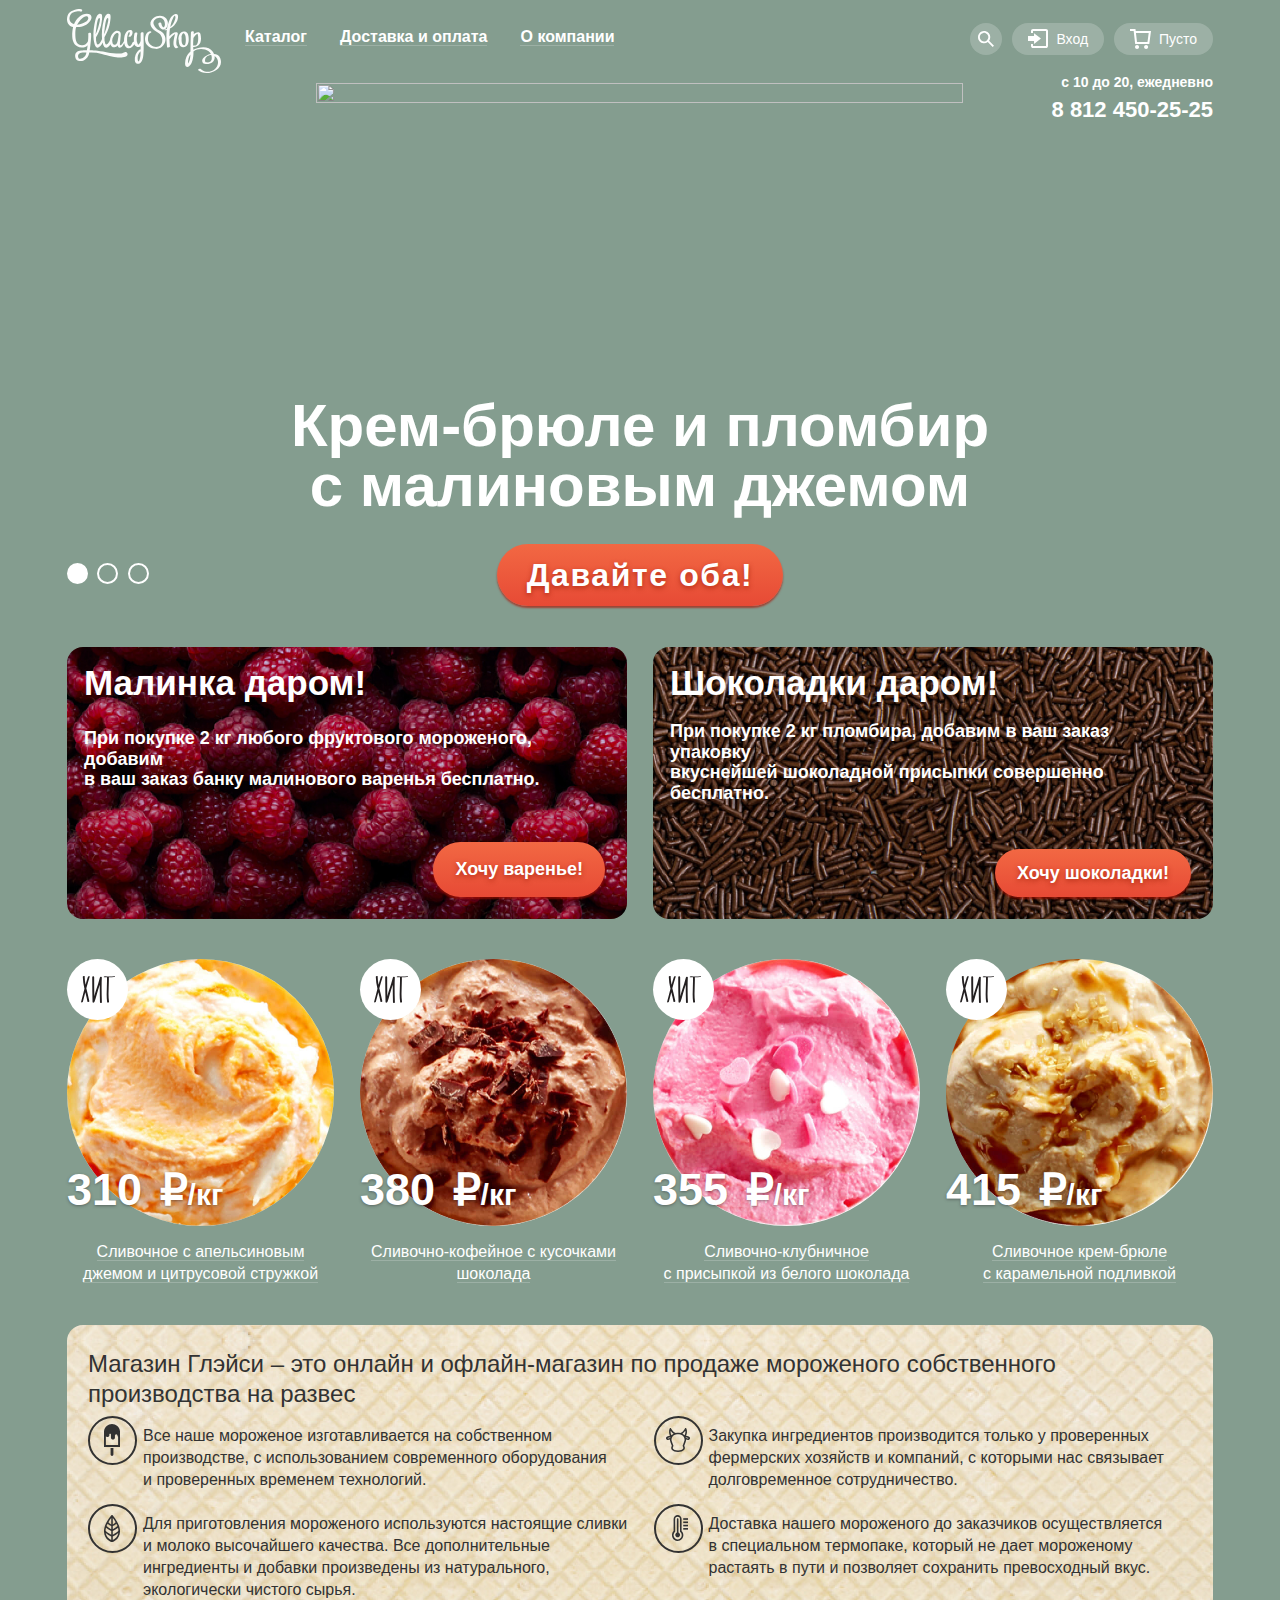
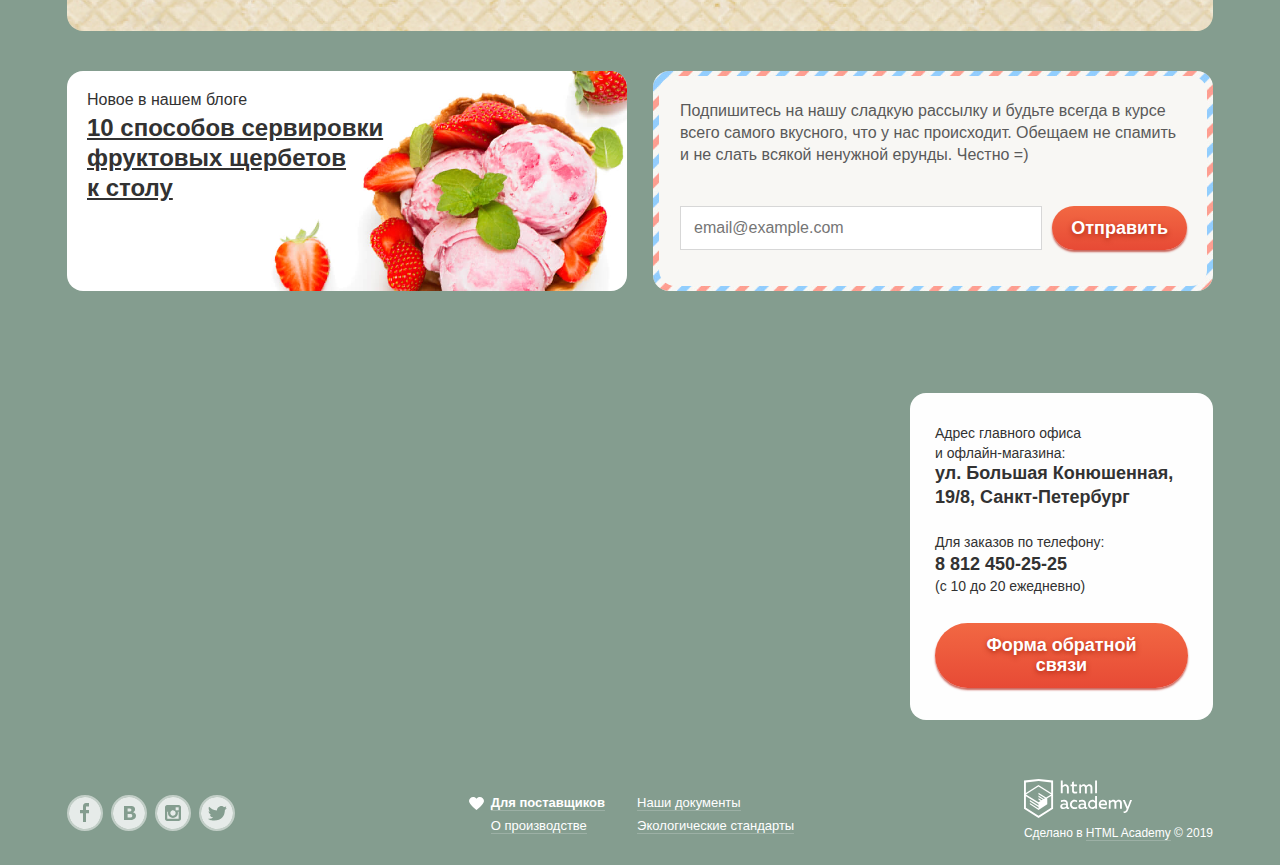
==== commit 48a2ca9b: "Переделал меню пользователя" ====
--- a/index.html
+++ b/index.html
@@ -29,7 +29,7 @@
           <nav>
             <ul class="menu">
               <li class="menu__item">
-                <a href="catalog.html" class="menu__link"><span class="base-link">Каталог</span></a>
+                <a href="#" class="menu__link" aria-label="Перейти на страницу каталога"><span class="base-link">Каталог</span></a>
                   <ul class="dropdown">
                     <li class="dropdown__item">
                       <a href="#" class="dropdown__link dropdown__link--head">Новинки</a>
@@ -57,89 +57,82 @@
             </ul>
           </nav>
 
-          <div class="user-nav">
-            <button class="btn user-nav__btn user-nav__btn--search">
-              <svg aria-hidden="true" focusable="false" width="16" height="16" viewBox="0 0 16 16" fill="none" xmlns="http://www.w3.org/2000/svg">
-                <path d="M16 14.6652L11.0785 9.73294C11.9827 8.48188 12.3826 6.93501 12.1984 5.40134C12.0141 3.86767 11.2594 2.4601 10.0848 1.45982C8.91022 0.45954 7.40233 -0.0598191 5.86234 0.00548954C4.32234 0.0707982 2.86363 0.715967 1.77757 1.81212C0.691516 2.90827 0.0580813 4.3747 0.0038002 5.91849C-0.050481 7.46228 0.478388 8.96976 1.48476 10.1398C2.49113 11.3098 3.90092 12.0563 5.43251 12.2301C6.96409 12.4039 8.50472 11.9922 9.74663 11.0772L14.6586 16L16 14.6652ZM6.08152 10.3767C5.24079 10.3767 4.41895 10.1268 3.71991 9.65874C3.02087 9.19063 2.47604 8.5253 2.15431 7.74687C1.83258 6.96844 1.7484 6.11188 1.91241 5.28551C2.07643 4.45913 2.48128 3.70006 3.07576 3.10427C3.67024 2.50849 4.42766 2.10276 5.25223 1.93838C6.0768 1.77401 6.93149 1.85837 7.70822 2.1808C8.48495 2.50324 9.14883 3.04927 9.61591 3.74983C10.083 4.4504 10.3323 5.27404 10.3323 6.11661C10.3298 7.24568 9.88115 8.3278 9.08451 9.12618C8.28788 9.92456 7.20813 10.3742 6.08152 10.3767Z" fill="white"/>
-                </svg>
-                <span class="visually-hidden">Поиск</span>
-            </button>
-            <div class="popup-search">
-              <form action="#" method="GET">
-                <input class="field popup-search__field" type="text" id="search" placeholder="Крем-брюле">
-                <label class="visually-hidden" for="search">Поиск по сайту</label>
-              </form>
-            </div>
-
-            <button class="btn user-nav__btn user-nav__btn--login">
-              <svg aria-hidden="true" focusable="false" width="20" height="19" viewBox="0 0 20 19" fill="none" xmlns="http://www.w3.org/2000/svg">
-                <path d="M6.04 14.88L12.96 9.5L6.04 4.13V7.04H0V11.96H6.04V14.88Z" fill="white"/>
-                <path d="M18 0H5C4.46957 0 3.96086 0.210714 3.58579 0.585786C3.21071 0.960859 3 1.46957 3 2V4H5V2H18V17H5V15H3V17C3 17.5304 3.21071 18.0391 3.58579 18.4142C3.96086 18.7893 4.46957 19 5 19H18C18.5304 19 19.0391 18.7893 19.4142 18.4142C19.7893 18.0391 20 17.5304 20 17V2C20 1.46957 19.7893 0.960859 19.4142 0.585786C19.0391 0.210714 18.5304 0 18 0Z" fill="white"/>
-                </svg>
-              Вход
-            </button>
-            <div class="popup-login">
-              <form action="#" method="post" class="popup-login__form">
-                  <input type="email" class="field popup-login__field" id="input-login" name="login" placeholder="email@example.com" required>
-                  <label for="input-login" class="visually-hidden">Email</label>
-
-                  <input type="password" class="field popup-login__field" id="input-password" name="password" placeholder="••••••" required>
-                  <label for="input-password" class="visually-hidden">Пароль</label>
-
-                <button class="btn popup-login__btn" type="submit" aria-label="Войти на сайт">Войти</button>
-                <div class="popup-login__links">
-                  <a class=" popup-login__link" href="#"><span class="base-link">Забыли пароль?</span></a>
-                  <a class="popup-login__link" href="#"><span class="base-link">Новая регистрация</span></a>
-                </div>
-              </form>
-            </div>
-
-            <div class="popup-cart">
-              <form action="#" class="popup-cart__form">
-                <ul class="popup-cart__list">
-                  <li class="popup-cart__item">
-                    <button  class="popup-cart__cross" aria-label="Удалить Пломбир с апельсиновым джемом из корзины">
-                      <svg aria-hidden="true" focusable="false" width="11" height="11" viewBox="0 0 11 11" fill="none" xmlns="http://www.w3.org/2000/svg">
-                        <path d="M11 0.712591L10.2874 0L5.5 4.78741L0.712591 0L0 0.712591L4.78741 5.5L0 10.2874L0.712591 11L5.5 6.21259L10.2874 11L11 10.2874L6.21259 5.5L11 0.712591Z" fill="#2C2829"/>
-                      </svg>
-                    </button>
-                    <img src="img/products/product1.jpg" alt="" class="popup-cart__preview" width="33" height="33">
-                    <a class="popup-cart__link" href="#">Пломбир с апельсиновым джемом</a>
-                    <p class="popup-cart__weight" aria-label="Цена за вес">1,5 кг х <span class="popup-cart__weight--price">200 руб.</span></p>
-                    <p class="popup-cart__price" aria-label="Текущая стоимость">300 руб.</p>
-                  </li>
-                  <li class="popup-cart__item">
-                    <button class="popup-cart__cross" aria-label="Удалить Клубничный пломбир с присыпкой из белого шоколада из корзины">
-                      <svg aria-hidden="true" focusable="false" width="11" height="11" viewBox="0 0 11 11" fill="none" xmlns="http://www.w3.org/2000/svg">
-                        <path d="M11 0.712591L10.2874 0L5.5 4.78741L0.712591 0L0 0.712591L4.78741 5.5L0 10.2874L0.712591 11L5.5 6.21259L10.2874 11L11 10.2874L6.21259 5.5L11 0.712591Z" fill="#2C2829"/>
-                      </svg>
-                    </button>
-                    <img src="img/products/product3.jpg" alt="" class="popup-cart__preview" width="33" height="33">
-                    <a class="popup-cart__link" href="#">Клубничный пломбир с присыпкой из белого шоколада</a>
-                    <p class="popup-cart__weight" aria-label="Цена за вес">1,5 кг х <span class="popup-cart__weight--price">300 руб.</span></p>
-                    <p class="popup-cart__price" aria-label="Текущая стоимость">450 руб.</p>
-                  </li>
-                </ul>
-                <div class="popup-cart__checkout">
-                  <p class="popup-cart__total" aria-label="Итоговая цена">Итого: 750 руб.</p>
-                  <button class="btn popup-cart__btn" type="submit">Оформить заказ</button>
-                </div>
-              </form>
-            </div>
-            <button class=" btn user-nav__btn user-nav__btn--active user-nav__btn--cart" aria-label="Корзина" disabled>
-              <svg aria-hidden="true" focusable="false" width="21" height="20" viewBox="0 0 21 20" fill="none" xmlns="http://www.w3.org/2000/svg">
-                <path d="M7.03359 20C8.14664 20 9.04894 19.1046 9.04894 18C9.04894 16.8954 8.14664 16 7.03359 16C5.92054 16 5.01823 16.8954 5.01823 18C5.01823 19.1046 5.92054 20 7.03359 20Z" fill="white"/>
-                <path d="M16.1027 20C17.2157 20 18.118 19.1046 18.118 18C18.118 16.8954 17.2157 16 16.1027 16C14.9896 16 14.0873 16.8954 14.0873 18C14.0873 19.1046 14.9896 20 16.1027 20Z" fill="white"/>
-                <path d="M5.70345 2L5.46161 0H0V2H3.66795L5.17946 15H19.2869L21 2H5.70345ZM17.5034 13H6.97313L5.96545 4H18.6924L17.5034 13Z" fill="white"/>
-                <path class="cart-red" d="M5.93506 4.02997L6.97297 13H17.5032L18.6923 4.02997H5.93506Z" fill="none"/>
-                </svg>
-              Пусто
-            </button>
-
-          </div>
-          <div class="page-header__info" aria-label="Телефон и время работы магазина">
-            <p class="page-header__days" aria-label="Расписание">с 10 до 20, ежедневно</p>
-            <a class="base-link page-header__phone" href="tel:+78124502525" aria-label="Телефон">8 812 450-25-25</a>
+            <ul class="usermenu">
+              <li class="usermenu__item usermenu__item--search">
+                <a class="usermenu__link usermenu__link--search" href="search.html" aria-label="Перейти на страницу поиска">
+                  <span class="visually-hidden">Поиск</span>
+                </a>
+                <div class="popup-search">
+                  <div class="popup-search__inner">
+                    <form action="https://echo.htmlacademy.ru" method="GET" class="popup-search__form">
+                      <input class="field popup-search__field" type="text" id="search" name="input-search" placeholder="Крем-брюле">
+                      <label class="visually-hidden" for="search">Поиск по сайту</label>
+                    </form>
+                  </div>
+                </div>
+              </li>
+              <li class="usermenu__item">
+                <a class="usermenu__link usermenu__link--login" href="login.html" aria-label="Перейти на страницу входа">
+                  <span>Вход</span>
+                </a>
+                <div class="popup-login">
+                  <form action="https://echo.htmlacademy.ru" method="post" class="popup-login__form">
+                    <input type="email" class="field popup-login__field" id="input-login" name="user-email" placeholder="email@example.com" aria-invalid="true" required>
+                    <label for="input-login" class="visually-hidden">Email</label>
+
+                    <input type="password" class="field popup-login__field" id="input-password" name="password" placeholder="••••••" aria-invalid="true" required>
+                    <label for="input-password" class="visually-hidden">Пароль</label>
+
+                    <button class="btn popup-login__btn" type="submit" aria-label="Войти на сайт">Войти</button>
+                    <div class="popup-login__links">
+                      <a class=" popup-login__link" href="#" aria-label="Перейти на страницу восстановления пароля"><span class="base-link">Забыли пароль?</span></a>
+                      <a class="popup-login__link" href="#" aria-label="Перейти на страницу регистрации"><span class="base-link">Новая регистрация</span></a>
+                    </div>
+                  </form>
+                </div>
+              </li>
+              <li class="usermenu__item">
+                <a class="btn usermenu__link usermenu__link--cart" href="cart.html" aria-label="Перейти в корзину">
+                  <span>Пусто</span>
+                </a>
+                <div class="popup-cart">
+                  <form action="https://echo.htmlacademy.ru" method="post" class="popup-cart__form">
+                    <ul class="popup-cart__list">
+                      <li class="popup-cart__item">
+                        <button  class="popup-cart__cross" aria-label="Удалить Пломбир с апельсиновым джемом из корзины" type="button">
+                          <svg aria-hidden="true" focusable="false" width="11" height="11" viewBox="0 0 11 11" fill="none" xmlns="http://www.w3.org/2000/svg">
+                            <path d="M11 0.712591L10.2874 0L5.5 4.78741L0.712591 0L0 0.712591L4.78741 5.5L0 10.2874L0.712591 11L5.5 6.21259L10.2874 11L11 10.2874L6.21259 5.5L11 0.712591Z" fill="#2C2829"/>
+                          </svg>
+                        </button>
+                        <img src="img/products/product1.jpg" alt="" class="popup-cart__preview" width="33" height="33">
+                        <a class="popup-cart__link" href="#">Пломбир с апельсиновым джемом</a>
+                        <p class="popup-cart__weight">1,5 кг х <span class="popup-cart__weight--price">200 руб.</span></p>
+                        <p class="popup-cart__price">300 руб.</p>
+                      </li>
+                      <li class="popup-cart__item">
+                        <button class="popup-cart__cross" aria-label="Удалить Клубничный пломбир с присыпкой из белого шоколада из корзины" type="button">
+                          <svg aria-hidden="true" focusable="false" width="11" height="11" viewBox="0 0 11 11" fill="none" xmlns="http://www.w3.org/2000/svg">
+                            <path d="M11 0.712591L10.2874 0L5.5 4.78741L0.712591 0L0 0.712591L4.78741 5.5L0 10.2874L0.712591 11L5.5 6.21259L10.2874 11L11 10.2874L6.21259 5.5L11 0.712591Z" fill="#2C2829"/>
+                          </svg>
+                        </button>
+                        <img src="img/products/product3.jpg" alt="" class="popup-cart__preview" width="33" height="33">
+                        <a class="popup-cart__link" href="#">Клубничный пломбир с присыпкой из белого шоколада</a>
+                        <p class="popup-cart__weight">1,5 кг х <span class="popup-cart__weight--price">300 руб.</span></p>
+                        <p class="popup-cart__price">450 руб.</p>
+                      </li>
+                    </ul>
+                    <div class="popup-cart__checkout">
+                      <p class="popup-cart__total">Итого: 750 руб.</p>
+                      <button class="btn popup-cart__btn" type="submit">Оформить заказ</button>
+                    </div>
+                  </form>
+                </div>
+              </li>
+            </ul>
+
+          <div class="page-header__info">
+            <p class="page-header__days">с 10 до 20, ежедневно</p>
+            <a class="base-link page-header__phone" href="tel:+78124502525" aria-label="Сделать звонок">8 812 450-25-25</a>
           </div>
         </div>
       </div>
@@ -155,24 +148,24 @@
                 <img class="promo__img" src="img/promo-slider/slider_1.png" alt="" width="647" height="584">
                 <h3 class="promo__title">Крем-брюле и пломбир <br>
                    с малиновым джемом</h3>
-                <button class="btn promo__btn" aria-label="Добавить Крем-брюле и пломбир с малиновым джемом в корзину">Давайте оба!</button>
+                <button class="btn promo__btn" aria-label="Добавить Крем-брюле и пломбир с малиновым джемом в корзину" type="button">Давайте оба!</button>
               </li>
               <li class="promo__slider">
                 <img class="promo__img" src="img/promo-slider/slider_2.png" alt="" width="644" height="582">
                 <h3 class="promo__title">Шоколадный пломбир <br> и лимонный сорбет</h3>
-                <button class="btn promo__btn" aria-label="Добавить Крем-брюле и пломбир с малиновым джемом в корзину">Давайте оба!</button>
+                <button class="btn promo__btn" aria-label="Добавить Крем-брюле и пломбир с малиновым джемом в корзину" type="button">Давайте оба!</button>
               </li>
               <li class="promo__slider">
                 <img class="promo__img" src="img/promo-slider/slider_3.png" alt="" width="639" height="582">
                 <h3 class="promo__title">Пломбир с помадкой <br> и клубничный щербет</h3>
-                <button class="btn promo__btn" aria-label="Добавить Крем-брюле и пломбир с малиновым джемом в корзину">Давайте оба!</button>
+                <button class="btn promo__btn" aria-label="Добавить Крем-брюле и пломбир с малиновым джемом в корзину" type="button">Давайте оба!</button>
               </li>
             </ul>
 
             <div class="promo__controls">
-              <button class="btn btn--slider btn--slider-current" aria-label="1 слайд" disabled></button>
-              <button class="btn btn--slider" aria-label="2 слайд"></button>
-              <button class="btn btn--slider" aria-label="3 слайд"></button>
+              <button class="btn btn--slider btn--slider-current" aria-label="Показать 1 слайд" type="button" disabled></button>
+              <button class="btn btn--slider" aria-label="Показать 2 слайд" type="button"></button>
+              <button class="btn btn--slider" aria-label="Показать 3 слайд" type="button"></button>
             </div>
       </section>
 
@@ -183,13 +176,13 @@
               <h3 class="special__title">Малинка даром!</h3>
               <p class="special__text">При покупке 2 кг любого фруктового мороженого, добавим <br>
                 в ваш заказ банку малинового варенья бесплатно.</p>
-              <a href="catalog.html" class="btn special__btn">Хочу варенье!</a>
+              <a href="catalog.html" class="btn special__btn" aria-label="Перейти в каталог">Хочу варенье!</a>
             </li>
             <li class="special__item special__item--chocolate">
               <h3 class="special__title">Шоколадки даром!</h3>
               <p class="special__text">При покупке 2 кг пломбира, добавим в ваш заказ упаковку <br>
                 вкуснейшей шоколадной присыпки совершенно бесплатно.</p>
-              <a href="catalog.html" class="btn special__btn">Хочу шоколадки!</a>
+              <a href="catalog.html" class="btn special__btn" aria-label="Перейти в каталог">Хочу шоколадки!</a>
             </li>
           </ul>
       </section>
@@ -204,13 +197,13 @@
                   </svg>
                 </div>
                 <img class="products__img" src="img/products/product1.jpg" alt="" width="267" height="267">
-                <p class="products__price" aria-label="Цена">310 <span class="currency">₽</span><span class="unit">/кг</span></p>
+                <p class="products__price">310 <span class="currency">₽</span><span class="unit">/кг</span></p>
               </div>
-              <h3 class="products__title" aria-label="Сливочное с апельсиновым джемом и цитрусовой стружкой">
-                <a class="base-link products__link" href="#" aria-label="Перейти на страницу товара">Сливочное с апельсиновым <br>
+              <h3 class="products__title">
+                <a class="base-link products__link" href="#" aria-label="Перейти на страницу товара Сливочное с апельсиновым джемом и цитрусовой стружкой">Сливочное с апельсиновым <br>
                   джемом и цитрусовой стружкой</a>
               </h3>
-              <button class="btn products__btn" aria-label="Открыть окно просмотра товара">Быстрый просмотр</button>
+              <button class="btn products__btn" aria-label="Открыть окно просмотра товара" type="button">Быстрый просмотр</button>
             </li>
             <li class="products__item">
               <div class="products__content">
@@ -219,12 +212,12 @@
                   </svg>
                 </div>
                 <img class="products__img" src="img/products/product2.jpg" alt="" width="267" height="267">
-                <p class="products__price" aria-label="Цена">380 <span class="currency">₽</span><span class="unit">/кг</span></p>
+                <p class="products__price">380 <span class="currency">₽</span><span class="unit">/кг</span></p>
               </div>
-              <h3 class="products__title" aria-label="Сливочно-кофейное с кусочками шоколада">
-                <a class="base-link products__link" href="#" aria-label="Перейти на страницу товара">Сливочно-кофейное с кусочками шоколада</a>
+              <h3 class="products__title">
+                <a class="base-link products__link" href="#" aria-label="Перейти на страницу товара Сливочно-кофейное с кусочками шоколада">Сливочно-кофейное с кусочками шоколада</a>
               </h3>
-              <button class="btn products__btn" aria-label="Открыть окно просмотра товара">Быстрый просмотр</button>
+              <button class="btn products__btn" aria-label="Открыть окно просмотра товара" type="button">Быстрый просмотр</button>
             </li>
             <li class="products__item">
               <div class="products__content">
@@ -233,12 +226,12 @@
                   </svg>
                 </div>
                 <img class="products__img" src="img/products/product3.jpg" alt="" width="267" height="267">
-                <p class="products__price" aria-label="Цена">355 <span class="currency">₽</span><span class="unit">/кг</span></p>
+                <p class="products__price">355 <span class="currency">₽</span><span class="unit">/кг</span></p>
               </div>
-              <h3 class="products__title" aria-label="Сливочно-клубничное с присыпкой из белого шоколада">
-                <a class="base-link products__link" href="#" aria-label="Перейти на страницу товара">Сливочно-клубничное <br> с присыпкой из белого шоколада</a>
+              <h3 class="products__title">
+                <a class="base-link products__link" href="#" aria-label="Перейти на страницу товара Сливочно-клубничное с присыпкой из белого шоколада">Сливочно-клубничное <br> с присыпкой из белого шоколада</a>
               </h3>
-              <button class="btn products__btn" aria-label="Открыть окно просмотра товара">Быстрый просмотр</button>
+              <button class="btn products__btn" aria-label="Открыть окно просмотра товара" type="button">Быстрый просмотр</button>
             </li>
             <li class="products__item">
               <div class="products__content">
@@ -247,13 +240,13 @@
                   </svg>
                 </div>
                 <img class="products__img" src="img/products/product4.jpg" alt="" width="267" height="267">
-                <p class="products__price" aria-label="Цена">415 <span class="currency">₽</span><span class="unit">/кг</span></p>
+                <p class="products__price">415 <span class="currency">₽</span><span class="unit">/кг</span></p>
               </div>
-              <h3 class="products__title" aria-label="Сливочное крем-брюле с карамельной подливкой">
-                <a class="base-link products__link" href="#" aria-label="Перейти на страницу товара">Сливочное крем-брюле
+              <h3 class="products__title">
+                <a class="base-link products__link" href="#" aria-label="Перейти на страницу товара Сливочное крем-брюле с карамельной подливко">Сливочное крем-брюле
                   <br> с карамельной подливкой</a>
               </h3>
-              <button class="btn products__btn" aria-label="Открыть окно просмотра товара">Быстрый просмотр</button>
+              <button class="btn products__btn" aria-label="Открыть окно просмотра товара" type="button">Быстрый просмотр</button>
             </li>
           </ul>
       </section>
@@ -324,7 +317,7 @@
             <div class="subscribe__inner">
               <p class="subscribe__text">Подпишитесь на&nbsp;нашу сладкую рассылку и&nbsp;будьте всегда в&nbsp;курсе всего самого вкусного, что у&nbsp;нас происходит. Обещаем не&nbsp;спамить
                 и&nbsp;не&nbsp;слать всякой ненужной ерунды. Честно =)</p>
-              <form action="#" method="POST" class="subscribe__form">
+              <form action="https://echo.htmlacademy.ru" method="POST" class="subscribe__form">
                   <input class="field subscribe__field" type="email" name="subscribe-mail" id="input-subscribe-mail" placeholder="email@example.com">
                   <label class="visually-hidden" for="input-subscribe-mail">Email</label>
 
@@ -345,7 +338,7 @@
               <a class="contacts__link" href="tel:+78124502525">8 812 450-25-25</a><br>
               (с 10 до 20 ежедневно)
             </p>
-            <button class="btn contacts__btn" type="submit"  aria-label="Открыть форму обратной связи">Форма обратной связи</button>
+            <button class="btn contacts__btn" type="button" aria-label="Открыть форму обратной связи">Форма обратной связи</button>
           </div>
         </section>
       </div>
@@ -438,8 +431,8 @@
         </div>
     </footer>
 
-    <div class="overlay overlay--hide">
-      <div class="modal modal-feedback modal-feedback--hide">
+    <div class="overlay">
+      <div class="modal modal-feedback">
        <div class="modal-feedback__wrapper">
         <h3 class="modal-feedback__title">Мы обязательно вам ответим!</h3>
         <div class="modal-feedback__close modal-feedback__close--hide" aria-label="Закрыть окно">
@@ -447,14 +440,14 @@
             <path d="M18 1.4175L16.4885 0L8.99468 7.07747L1.50089 0L0 1.4175L7.49379 8.49497L0 15.5724L1.50089 17L8.99468 9.92253L16.4885 17L18 15.5724L10.5062 8.49497L18 1.4175Z" fill="#231F20"/>
             </svg>
         </div>
-        <form action="#" class="modal-feedback__form" method="GET">
-            <input type="text" class="field modal-feedback__field" id="input-feedback-name" name="feedback-name" placeholder="Имя Фамилия" required>
+        <form action="https://echo.htmlacademy.ru" class="modal-feedback__form" method="GET">
+            <input type="text" class="field modal-feedback__field" id="input-feedback-name" name="feedback-name" placeholder="Имя Фамилия" aria-invalid="true">
             <label class="visually-hidden" for="input-feedback-name">Имя Фамилия</label>
 
-            <input type="email" class="field modal-feedback__field" id="input-feedback-email" name="feedback-email" placeholder="email@example.com" required>
+            <input type="email" class="field modal-feedback__field" id="input-feedback-email" name="user-email" placeholder="email@example.com" aria-invalid="true">
             <label class="visually-hidden" for="input-feedback-email">Email</label>
 
-            <textarea class="field modal-feedback__field modal-feedback__field--message" name="feedback-message" id="input-feedback-message" rows="7" placeholder="В свободной форме" required></textarea>
+            <textarea class="field modal-feedback__field modal-feedback__field--message" name="feedback-message" id="input-feedback-message" rows="7" placeholder="В свободной форме" aria-invalid="true"></textarea>
             <label class="visually-hidden" for="input-feedback-message">Текст сообщения</label>
 
             <button class="btn modal-feedback__btn" type="submit">Отправить</button>
@@ -464,7 +457,8 @@
       </div>
     </div>
 
+    <script src="js/script.js"></script>
     <script src="https://api-maps.yandex.ru/2.1/?lang=ru_RU"></script>
-    <script src="js/script.js"></script>
+    <script src="js/map.js"></script>
   </body>
 </html>
--- a/css/style.css
+++ b/css/style.css
@@ -118,6 +118,7 @@
   padding: 0;
   color: var(--basic-white);
   min-height: 100%;
+  min-width: 1200px;
 }
 
 img {
@@ -131,7 +132,7 @@
 }
 
 .container {
-  max-width: 1200px;
+  width: 1200px;
   padding: 0 27px;
   margin: 0 auto;
 }
@@ -208,8 +209,7 @@
 .modal {
   position: absolute;
   top: 338px;
-  left: 50%;
-  transform: translate(-50%);
+  left: 714px;
   background-color: var(--section-bg-color);
   border-radius: 6px;
 }
@@ -265,14 +265,18 @@
   display: flex;
   flex-wrap: wrap;
   margin: 0;
-  padding: 0 0 7px;
+  padding: 0 0 1px;
   list-style: none;
-
 }
 
 .menu__item {
   position: relative;
+  display: flex;
+  align-items: center;
+  justify-content: center;
   flex-wrap: wrap;
+  min-height: 30px;
+  border-radius: 26px;
 }
 
 .menu__item:not(:last-child) {
@@ -280,11 +284,8 @@
 }
 
 .menu__link {
-  display: flex;
-  align-items: center;
-  justify-content: center;
-  min-height: 30px;
   padding: 6px 13px;
+  margin-bottom: 7px;
   font-weight: 700;
   font-size: 16px;
   line-height: 18px;
@@ -294,7 +295,9 @@
 }
 
 .menu__link:hover,
-.menu__link:focus {
+.menu__link:focus,
+.menu__item:hover .menu__link,
+.menu__item:focus-within .menu__link {
   background-color: var(--basic-white);
   color: var(--basic-dark);
 }
@@ -322,7 +325,7 @@
   position: absolute;
   top: 37px;
   left: -8px;
-  width: 143px;
+  min-width: 143px;
   background: var(--basic-white);
   box-shadow: 0 20px 20px var(--modal-shadow-color);
   border-radius: 4px;
@@ -370,32 +373,28 @@
 }
 
 .dropdown__link--current:hover,
-.dropdown__link--current:active {
-  color: var(--basic-dark);
+.dropdown__link--current:active,
+.dropdown__link--current:focus {
+  color: var(--basic-white);
+  background-color: var(--dropdown-current-color);
+  cursor: default;
 }
 
 .dropdown__link--head {
   margin-bottom: 10px;
-  overflow: hidden;
-  text-overflow: ellipsis;
   font-weight: 700;
   font-size: 14px;
   line-height: 18px;
 }
 
-/* test */
-
-.menu__item:hover .dropdown {
-  display: block;
-}
-
+.menu__item:hover .dropdown,
 .menu__item:focus-within .dropdown {
   display: block;
 }
 
 /* User navigation */
 
-.user-nav {
+.usermenu {
   position: relative;
   grid-column: 3 / 4;
   grid-row: 1 / 2;
@@ -403,74 +402,100 @@
   display: flex;
   align-items: center;
   flex-wrap: wrap;
-  padding-bottom: 5px;
-}
-
-.user-nav__btn {
-  display: inline-flex;
+  padding: 0;
+  margin: 0;
+  list-style: none;
+}
+
+.usermenu__item {
   align-items: center;
-  justify-content: center;
-  padding: 7px 16px;
+  position: relative;
+  border-radius: 20px;
+}
+
+.usermenu__link {
+  display: flex;
+  align-items: center;
+  padding: 4px 16px 5px 16px;
+  margin-bottom: 4px;
+  min-height: 32px;
   font-weight: 500;
   font-size: 14px;
   line-height: 16px;
   color: var(--basic-white);
   background-color: var(--btn-tiny-color);
   border-radius: 20px;
-}
-
-.user-nav__btn:not(:last-child) {
+  transition: all .1s;
+}
+
+.usermenu__link--search {
+  padding: 8px;
+}
+
+.usermenu__link--search::before {
+  content: '';
+  display: flex;
+  align-items: center;
+  justify-content: center;
+  width: 16px;
+  height: 16px;
+  background: url('../img/icons/search.svg') center center/cover no-repeat;
+}
+
+.usermenu__link--search:hover::before,
+.usermenu__link--search:active::before,
+.usermenu__link--search:focus::before,
+.usermenu__item:hover .usermenu__link--search::before,
+.usermenu__item:focus-within .usermenu__link--search::before{
+  background: url('../img/icons/search-active.svg') center center/cover no-repeat;
+}
+
+.usermenu__item:not(:last-child) {
   margin-right: 10px;
 }
 
-.user-nav__btn--search {
-  padding: 8px;
-}
-
-.user-nav__btn--cart:not(:disabled) {
-  padding: 6px 16px;
-}
-
-.user-nav__btn--login svg,
-.user-nav__btn--cart svg {
+.usermenu__link--login::before {
+  content: '';
   margin-right: 8px;
-  vertical-align: middle;
-}
-
-.user-nav__btn:hover,
-.user-nav__btn:active,
-.user-nav__btn:focus {
+  width: 20px;
+  height: 19px;
+  background: url('../img/icons/login.svg') center center/cover no-repeat;
+}
+
+.usermenu__link--login:hover::before,
+.usermenu__link--login:active::before,
+.usermenu__link--login:focus::before,
+.usermenu__item:hover .usermenu__link--login::before,
+.usermenu__item:focus-within .usermenu__link--login::before{
+  background: url('../img/icons/login-active.svg') center center/cover no-repeat;
+}
+
+.usermenu__link--cart::before {
+  content: '';
+  margin-right: 8px;
+  width: 21px;
+  height: 20px;
+  background: url('../img/icons/cart.svg') center center/cover no-repeat;
+}
+
+.usermenu__link--active::before,
+.usermenu__link--cart:hover::before,
+.usermenu__link--cart:active::before,
+.usermenu__link--cart:focus::before,
+.usermenu__item:hover .usermenu__link--cart::before,
+.usermenu__item:focus-within .usermenu__link--cart::before {
+  background: url('../img/icons/cart-active.svg') center center/cover no-repeat;
+}
+
+
+.usermenu__link:hover,
+.usermenu__link:active,
+.usermenu__link:focus,
+.usermenu__item:hover .usermenu__link,
+.usermenu__item:focus-within .usermenu__link,
+.usermenu__link--active {
   background-color: var(--basic-white);
   color: var(--basic-dark);
-}
-
-.user-nav__btn:hover path,
-.user-nav__btn:active path,
-.user-nav__btn:focus path {
-  fill: var(--basic-dark);
-}
-
-.user-nav__btn:disabled,
-.user-nav__btn:disabled path {
-  background-color: var(--btn-tiny-color);
-  color: var(--basic-white);
-  fill: var(--basic-white);
-  cursor: default;
-}
-
-.user-nav__btn--active:disabled .cart-red {
-  fill: none;
-}
-
-.user-nav__btn--active:not(:disabled),
-.user-nav__btn--active:not(:disabled) path {
-  background-color: var(--basic-white);
-  color: var(--basic-dark);
-  fill: var(--basic-dark);
-}
-
-.user-nav__btn--active:not(:disabled) .cart-red {
-  fill: var(--cart-active-color);
 }
 
 /* Popup */
@@ -479,13 +504,13 @@
   display: none;
   position: absolute;
   top: 36px;
-  right: 211px;
+  right: 0;
   padding: 20px 15px;
   width: 342px;
   background-color: var(--section-bg-color);
   box-shadow: 0 20px 20px var(--modal-shadow-color);
   border-radius: 4px;
-  z-index: 2;
+  z-index: 3;
   transition: all .1s;
 }
 
@@ -496,11 +521,16 @@
   border-radius: 4px;
 }
 
+.usermenu__item:hover .popup-search,
+.usermenu__item:focus-within .popup-search {
+  display: block;
+}
+
 .popup-login {
   display: none;
   position: absolute;
   top: 36px;
-  right: 110px;
+  right: 0;
   padding: 22px 18px;
   width: 277px;
   background-color: var(--section-bg-color);
@@ -554,7 +584,6 @@
 }
 
 .popup-login__link {
-  display: flex;
   font-weight: 400;
   font-size: 13px;
   color: var(--basic-dark);
@@ -567,9 +596,15 @@
 .popup-login__link:hover,
 .popup-login__link:hover .base-link,
 .popup-login__link:active,
-.popup-login__link:active .base-link {
+.popup-login__link:active .base-link,
+.popup-login__link:focus {
   color: var(--modal-link-hover);
   border-color: var(--modal-border-hover-color);
+}
+
+.usermenu__item:hover .popup-login,
+.usermenu__item:focus-within .popup-login {
+  display: block;
 }
 
 .popup-cart {
@@ -616,7 +651,8 @@
   cursor: pointer;
 }
 
-.popup-cart__cross:hover path {
+.popup-cart__cross:hover path,
+.popup-cart__cross:focus path {
   fill: var(--modal-link-hover);
 }
 
@@ -639,7 +675,8 @@
 }
 
 .popup-cart__link:hover,
-.popup-cart__link:active {
+.popup-cart__link:active,
+.popup-cart__link:focus-within {
   color: var(--modal-link-hover);
 }
 
@@ -692,7 +729,8 @@
   border-radius: 26px;
 }
 
-.popup-cart__btn:hover {
+.popup-cart__btn:hover,
+.popup-cart__btn:focus {
   background: var(--btn-hover-color);
   box-shadow: 0 2px 2px var(--btn-shadow-hover-color);
 }
@@ -700,6 +738,11 @@
 .popup-cart__btn:active {
   background: var(--btn-active-color);
   box-shadow: inset 0 2px 2px var(--btn-shadow-active-color);
+}
+
+.usermenu__item:hover .popup-cart,
+.usermenu__item:focus-within .popup-cart {
+  display: block;
 }
 
 /* Information */
@@ -956,7 +999,8 @@
   display: block;
 }
 
-.products__item:hover .products__content {
+.products__item:hover .products__content,
+.products__item:hover .products__title {
   z-index: 2;
 }
 
@@ -1006,7 +1050,7 @@
   line-height: 22px;
   color: var(--basic-white);
   cursor: pointer;
-  z-index: 2;
+
 }
 
 .products__link:hover,
@@ -1292,17 +1336,14 @@
 /* Modal feedback */
 
 .overlay {
+  display: none;
   position: fixed;
   top: 0;
   left: 0;
   width: 100%;
   height: 100%;
   background-color: var(--overlay-color);
-  z-index: 1;
-}
-
-.overlay--hide {
-  display: none;
+  z-index: 3;
 }
 
 .overlay--show {
@@ -1310,16 +1351,47 @@
 }
 
 .modal-feedback {
+  display: none;
   position: fixed;
   max-width: 477px;
 }
 
-.modal-feedback--hide {
-  display: none;
+@keyframes modalBounce {
+  0% {
+    transform: translateY(-2000px);
+  }
+  70% {
+    transform: translateY(30px);
+  }
+  90% {
+    transform: translateY(-10px);
+  }
+  100% {
+    transform: translateY(0);
+  }
 }
 
 .modal-feedback--show {
   display: block;
+  animation-name: modalBounce;
+  animation-duration: 0.6s;
+}
+
+@keyframes modalShake{
+  0%, 100% {
+    transform: translateX(0);
+  }
+  10%, 30%, 50%, 70%, 90% {
+    transform: translateX(-10px);
+  }
+  20%, 40%, 60%, 80% {
+    transform: translateX(10px);
+  }
+}
+
+.modal-feedback--error {
+  animation-name: modalShake;
+  animation-duration: 0.6s;
 }
 
 .modal-feedback__wrapper {
@@ -1409,7 +1481,6 @@
 
 .page-footer__container--catalog {
   padding-top: 19px;
-
 }
 
 /* Social */
@@ -1556,6 +1627,7 @@
 .breadcrumbs__item:not(:last-child)::after {
   content: '';
   display: inline-block;
+  vertical-align: middle;
   padding-left: 7px;
   margin: 0 8px;
   width: 6px;
@@ -1623,7 +1695,7 @@
 
 .filter-item label {
   position: relative;
-  margin-left: 30px;
+  padding-left: 30px;
   cursor: pointer;
 }
 
@@ -1644,6 +1716,11 @@
   appearance: none;
 }
 
+.custom-select::-ms-expand {
+  display: none;
+}
+
+
 .custom-select:hover {
   color: var(--basic-dark);
   background: var(--btn-tiny-color) url("../img/icons/select-arrow-black.svg") 170px 50% no-repeat;
@@ -1733,7 +1810,7 @@
 /*Fat*/
 
 .fat__list {
-  padding: 10px 19px 7px 16px;
+  padding: 10px 18px 8px 14px;
 }
 
 .fat__item {
@@ -1741,25 +1818,19 @@
 }
 
 .fat__item label {
-  margin-left: 27px;
-  padding-left: 3px;
+  padding-left: 34px;
 }
 
 .fat__item--0 {
-  margin-right: 22px;
-}
-
-.fat__item--0 label {
-  margin-left: 27px;
-  padding-left: 4px;
+  margin-right: 19px;
 }
 
 .fat__item--to10 {
-  margin-right: 22px;
+  margin-right: 19px;
 }
 
 .fat__item--to30 {
-  margin-right: 22px;
+  margin-right: 17px;
 }
 
 /*Fillers*/
@@ -1780,6 +1851,10 @@
   margin-right: 20px;
 }
 
+.fillers__item label {
+  padding-left: 30px;
+}
+
 .fillers__item--chocolate {
   margin-right: 23px;
 }
@@ -1793,24 +1868,24 @@
 }
 
 .fillers__item--fruits label {
-  margin-left: 30px;
-  padding-left: 6px;
+  padding-left: 36px;
 }
 
 .fillers__item--syrups label {
-  padding-left: 4px;
+  padding-left: 34px;
 }
 
 .fillers__item--jams label {
-  padding-left: 4px;
-}
+  padding-left: 34px;
+}
+
 
 .custom-radio + label::before {
   content: '';
   position: absolute;
   top: 50%;
   transform: translateY(-50%);
-  left: -30px;
+  left: 0;
   width: 22px;
   height: 22px;
   border: 3px solid var(--basic-white);
@@ -1824,7 +1899,7 @@
   position: absolute;
   top: 50%;
   transform: translateY(-50%);
-  left: -23px;
+  left: 7px;
   width: 8px;
   height: 8px;
   background-color: var(--basic-white);
@@ -1851,7 +1926,7 @@
   position: absolute;
   top: 50%;
   transform: translateY(-50%);
-  left: -30px;
+  left: 0;
   width: 24px;
   height: 20px;
   background: url(../img/icons/checkbox-off.svg) 0 0 no-repeat;
@@ -1868,7 +1943,7 @@
   position: absolute;
   top: 50%;
   transform: translateY(-50%);
-  left: -30px;
+  left: 0;
   width: 24px;
   height: 20px;
   background: url(../img/icons/checkbox-on.svg) 0 0 no-repeat;
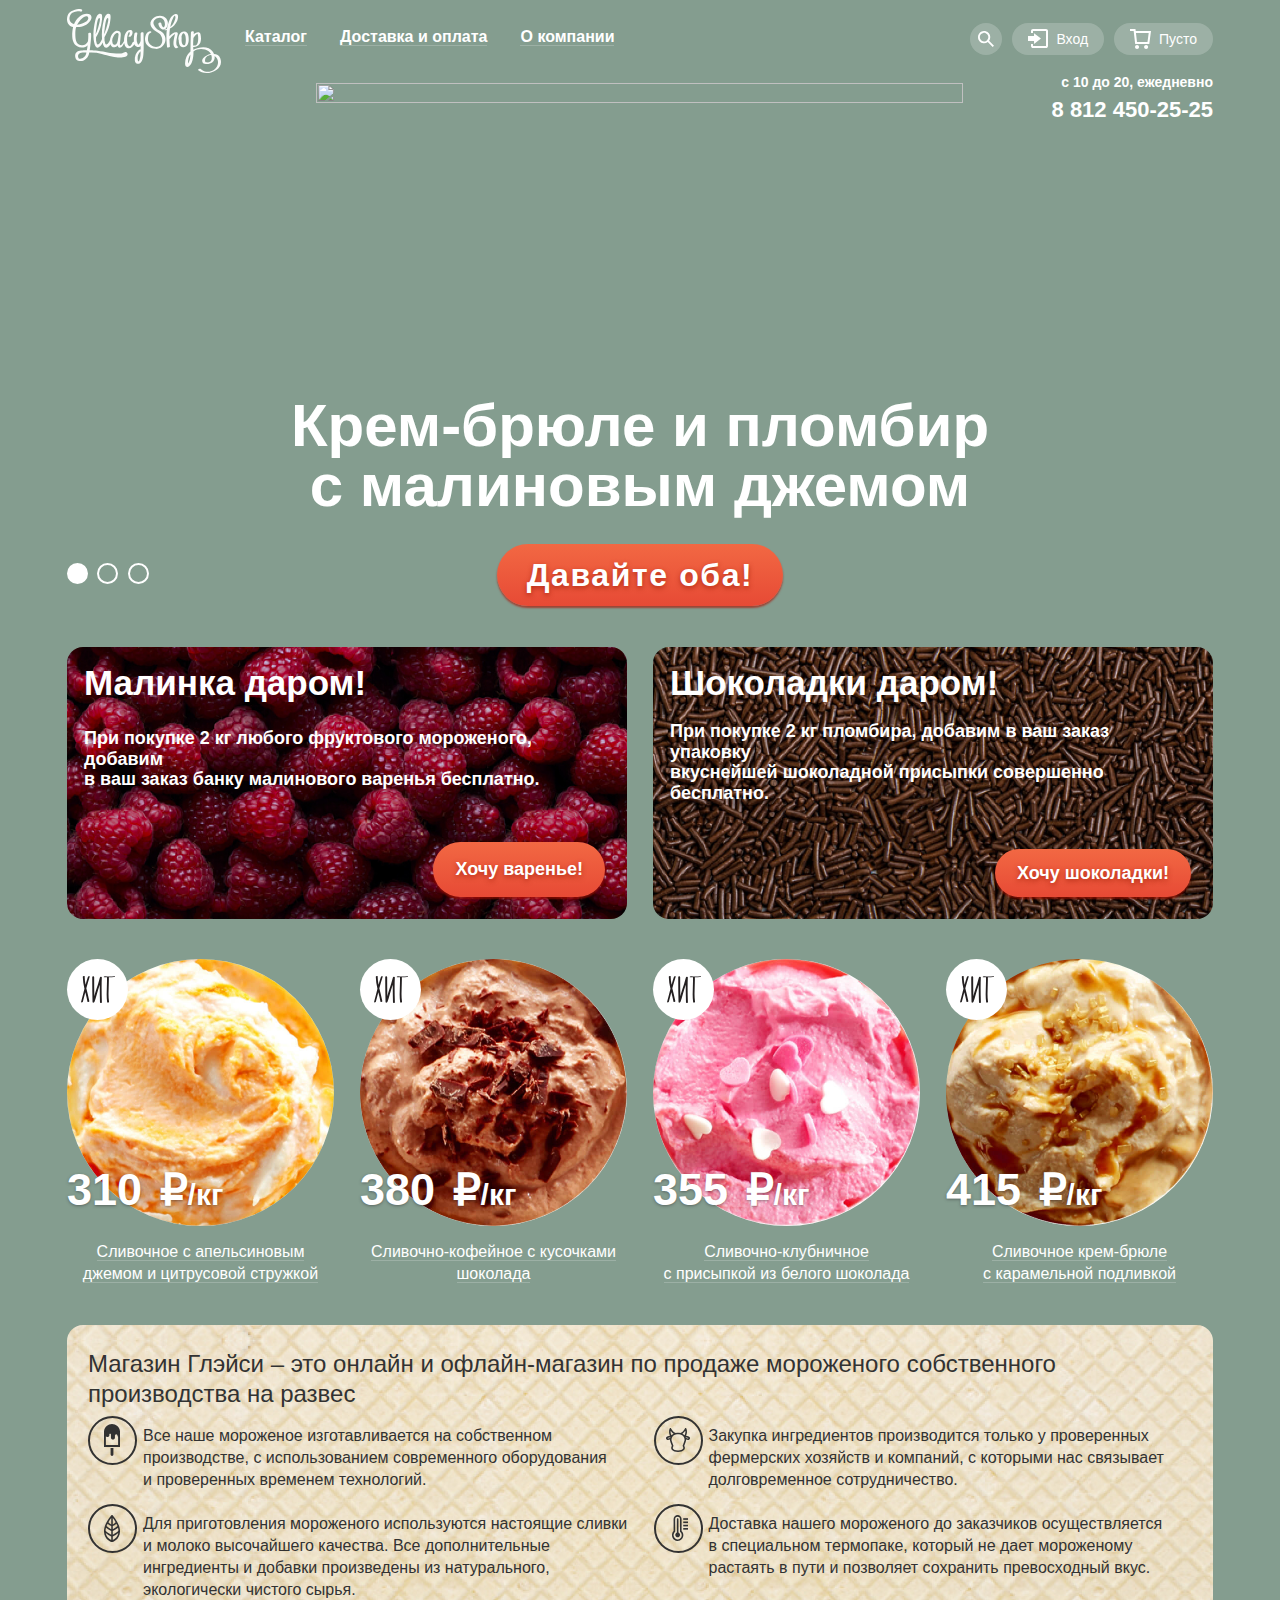
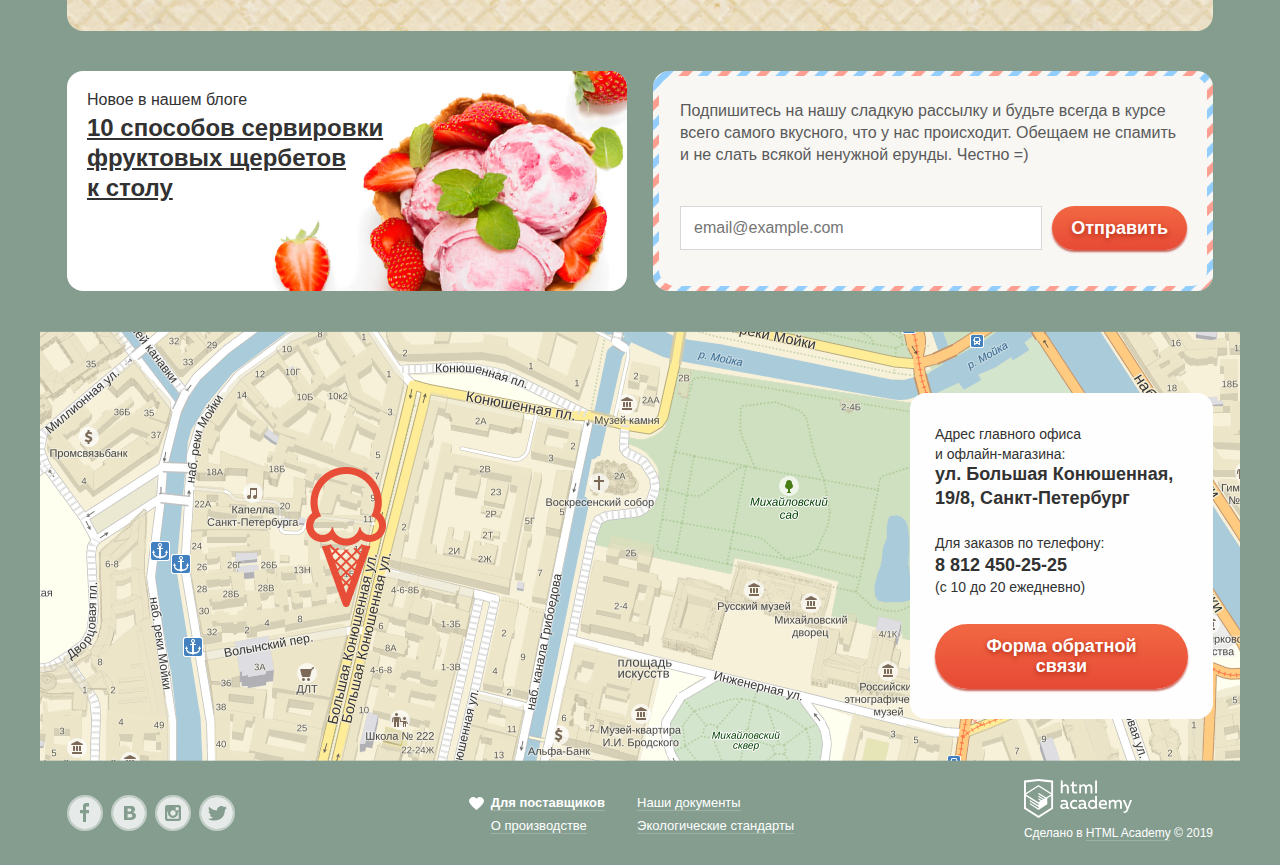
==== commit 0bcf11cf: "Исправил ошибки" ====
--- a/index.html
+++ b/index.html
@@ -1,464 +1,568 @@
 <!DOCTYPE html>
 <html class="html" lang="ru">
-  <head>
-    <meta charset="UTF-8">
-    <meta name="viewport" content="width=device-width, initial-scale=1.0">
-    <link rel="icon" href="favicon.ico">
-    <link rel="icon" href="img/favicon/icon.svg" type="image/svg+xml">
-    <link rel="apple-touch-icon" href="img/favicon/apple.png">
-<!--    <link rel="manifest" href="manifest.webmanifest">-->
-    <link rel="stylesheet" href="css/normalize.css">
-    <link rel="stylesheet" href="css/style.css">
-    <title>HTML Academy: Глейси</title>
-  </head>
-  <body class="page page--mantle">
-    <header class="page-header">
-      <div class="container">
-        <div class="page-header__inner">
-            <a class="header-logo">
-              <svg class="header-logo__img" aria-label="Логотип магазина Глейси" role="img" width="154" height="64" viewBox="0 0 154 64" fill="none" xmlns="http://www.w3.org/2000/svg">
-                <title>Gllacy Shop</title>
-                <path d="M59.3411 43.1507C58.6031 43.0641 57.8564 43.196 57.1891 43.5308C57.1891 43.5308 54.1865 46.1093 39.3332 43.1404C28.4134 40.9523 22.7384 41.1783 22.7384 41.1783C22.7384 41.1783 24.57 28.3371 24.0695 24.7415C24.0466 24.4763 23.9242 24.2306 23.7281 24.0562C23.532 23.8818 23.2777 23.7923 23.0186 23.8067C21.9276 23.8067 21.267 24.2382 21.267 24.834C21.3606 27.2614 21.277 29.6926 21.0168 32.1072C20.5634 33.3829 19.7122 34.4692 18.5955 35.1974C17.4788 35.9256 16.1591 36.255 14.8413 36.1342C10.087 35.7952 9.08615 32.2819 8.66578 29.8883C8.2454 27.4947 8.00519 20.807 9.2563 18.0744C9.2563 18.0744 16.4227 18.3312 20.9267 14.3864C25.4308 10.4416 25.1505 7.03093 23.0186 5.57217C20.8867 4.11341 15.8922 4.37024 12.0588 7.96577C9.85781 9.93907 8.11968 12.3973 6.97426 15.1569C6.97426 15.1569 1.33923 13.9241 2.63038 7.88359C4.00161 1.57599 12.3991 2.31564 12.3991 2.31564C14.1507 2.66492 14.2307 2.82929 14.8113 2.23346C15.3918 1.63763 15.8122 0.0966821 13.0597 0.00422536C10.3072 -0.0882313 2.04986 1.30889 0.46845 6.93848C-1.22306 12.9276 1.89973 17.2114 6.09348 17.8792C6.09348 17.8792 3.80143 28.2549 6.63396 33.3914C7.41915 35.0146 8.65661 36.3617 10.1892 37.2616C11.7218 38.1615 13.4804 38.5736 15.2417 38.4457C16.8931 38.4457 19.8157 37.5005 20.6465 36.1342C20.6465 36.1342 20.2561 39.812 19.9258 41.1475C19.9258 41.1475 12.9796 41.055 10.8077 42.1748C7.11439 44.178 7.88508 48.8727 9.30635 50.5369C10.5074 51.9546 14.1207 52.7251 16.733 51.4615C18.2281 50.723 19.5196 49.6125 20.4898 48.2309C21.46 46.8494 22.0781 45.2407 22.288 43.5513C26.5142 43.3281 30.748 43.7998 34.8292 44.9485C41.0047 46.8387 49.6024 48.6056 52.1847 48.6056C54.767 48.6056 60.1918 47.8454 60.5221 45.6367C60.7023 44.178 60.1718 43.4178 59.3411 43.1507ZM15.8722 8.81843C15.8722 8.81843 19.1552 6.25019 20.7266 7.85277C21.0794 8.24335 21.2828 8.75163 21.2993 9.28397C21.3159 9.81632 21.1445 10.3369 20.8166 10.7497C20.156 11.6332 18.4145 14.4275 10.1471 15.8143C10.1471 15.8143 12.7494 11.1298 15.8722 8.81843ZM16.1425 48.7905C16.1425 48.7905 11.6084 51.328 11.138 47.8865C10.9562 47.1689 11.0201 46.409 11.3189 45.7339C11.6177 45.0588 12.1333 44.5096 12.7795 44.178C13.5702 43.7773 14.6511 43.274 19.3653 43.4486C19.3125 44.5462 18.9891 45.6121 18.4254 46.5464C17.8617 47.4807 17.0762 48.2528 16.1425 48.7905Z" fill="#FBFCFB"/>
-                <path d="M73.6439 24.382C73.6439 26.7037 73.6439 29.0151 73.6439 31.3368C73.6439 31.3368 73.6439 31.419 73.6439 31.46C73.5647 32.3848 73.2694 33.2764 72.7831 34.0591C72.4757 34.6276 72.0763 35.1382 71.602 35.5692C71.0716 36.0418 70.7212 34.9837 70.5211 34.5419C69.1298 31.5525 69.8004 27.546 70.3409 24.4128C70.5911 22.9129 67.6285 23.3033 67.3983 24.6388C66.8584 27.3095 66.6732 30.043 66.8478 32.7647C66.5854 32.7859 66.3304 32.8637 66.0993 32.9929C65.8682 33.1221 65.6662 33.2999 65.5066 33.5146C64.9961 34.6344 63.5048 38.3532 61.6731 36.8636C60.352 35.8363 60.2118 33.0215 60.0717 31.4498C59.9123 29.2711 60.1916 27.082 60.8925 25.0189C60.8324 25.1935 62.0335 22.1116 62.5639 23.2622C62.7074 23.8105 62.7269 24.3852 62.6211 24.9424C62.5153 25.4997 62.2869 26.0248 61.9534 26.4777C60.382 27.6899 62.8242 28.1932 63.775 27.4536C65.5766 26.0667 66.7777 21.5877 63.705 21.0535C60.2319 20.4577 58.2601 24.0532 57.5294 26.9091C57.1421 28.5492 56.9738 30.2357 57.029 31.9223C56.5486 32.7853 54.9271 35.559 53.9763 36.0315C52.8553 36.6273 52.8753 35.7952 52.9153 35.261C52.9554 34.7269 53.4558 29.9705 53.726 26.7653C53.9629 25.4929 53.7871 24.1758 53.2256 23.0157C52.7952 22.1219 49.222 20.1187 46.0792 23.8786C44.3087 25.8622 43.2252 28.3898 42.9965 31.0697C42.7863 31.5011 42.5561 31.9634 42.2858 32.4668C40.7845 35.2919 38.8928 36.4835 38.2222 34.5214C37.5477 32.4775 37.2921 30.3125 37.4715 28.1624C39.8038 24.4569 41.5156 20.377 42.536 16.0917C44.0374 9.2499 43.7571 5.84954 42.9464 5.27426C42.1357 4.69897 38.6926 3.2813 36.6208 11.6949C35.0837 17.6814 34.5456 23.8919 35.0293 30.0629C34.7091 30.7615 34.3087 31.6039 33.7982 32.5593C32.2969 35.3843 30.4152 36.576 29.7346 34.6138C29.0736 32.567 28.8317 30.4021 29.024 28.2549C31.3562 24.5494 33.068 20.4695 34.0885 16.1841C35.6399 9.2499 35.3296 5.84954 34.5189 5.27426C33.7082 4.69897 30.2651 3.2813 28.2032 11.6949C26.1414 20.1084 25.731 29.2822 27.7028 35.446C27.7028 35.446 28.7838 38.9182 30.8056 38.6614C32.4771 38.4457 34.4688 36.7609 35.6399 33.6174C35.7723 34.2352 35.936 34.8456 36.1303 35.446C36.1303 35.446 37.2113 38.9182 39.2331 38.6614C40.6043 38.4868 42.2358 37.3054 43.3768 35.148C44.0874 37.028 45.6188 38.5792 47.5906 38.2299C50.263 37.7368 50.8134 36.2472 50.8134 36.2472C50.8134 36.2472 50.7634 38.6922 52.4749 38.6922C53.9963 38.6922 55.2074 37.7779 56.4084 35.446C56.8188 34.6549 57.059 34.1927 57.1891 33.9256C57.5395 36.1342 58.4303 38.0964 60.1918 38.8874C63.1945 40.2229 65.8169 37.6855 67.3582 35.1789C67.5558 35.7829 67.878 36.3361 68.303 36.8006C68.7279 37.2651 69.2455 37.63 69.8204 37.8704C70.4759 38.0818 71.1752 38.1045 71.8424 37.936C72.5095 37.7676 73.1188 37.4144 73.6038 36.915V40.5311C73.0551 40.5011 72.5114 40.6523 72.0524 40.9625C70.5201 42.253 69.3316 43.9212 68.5982 45.8112C67.8648 47.7013 67.6103 49.7513 67.8587 51.7697C67.9009 52.3158 68.0743 52.8426 68.3632 53.3032C68.6521 53.7638 69.0476 54.1438 69.5145 54.4093C69.9813 54.6749 70.5049 54.8176 71.0386 54.8249C71.5722 54.8321 72.0994 54.7037 72.5729 54.451C75.6757 53.0641 76.1461 48.2872 76.4063 45.3696C77.0369 38.3532 76.5464 31.0491 76.5464 24.0121C76.5464 22.7178 73.6439 23.3239 73.6439 24.382ZM30.2751 12.8763C30.9657 10.1539 31.6063 9.06498 32.2769 9.06498C32.9475 9.06498 33.2077 9.79436 32.7373 12.1469C31.8645 16.659 30.491 21.0536 28.6436 25.2449C28.6436 25.2449 29.5845 15.6089 30.2751 12.8763ZM38.7026 12.8763C39.3932 10.1539 40.0338 9.06498 40.6544 9.06498C41.2749 9.06498 41.5952 9.79436 41.1248 12.1469C40.6544 14.4994 39.123 21.0022 37.0311 25.2449C37.0311 25.2449 38.032 15.6089 38.7026 12.8763ZM51.5741 25.6866C51.4941 26.2825 51.1137 30.0937 50.5732 32.1483C50.0327 34.2029 49.6624 34.9323 48.041 35.6411C46.4195 36.35 45.5988 34.1824 45.5988 34.1824C44.4478 30.895 45.9891 28.0186 47.2703 26.0462C48.5514 24.0738 49.8426 23.8991 50.5832 23.9916C50.7568 24.036 50.9201 24.1152 51.0638 24.2244C51.2076 24.3337 51.3289 24.4709 51.4209 24.6284C51.513 24.7858 51.5739 24.9603 51.6001 25.1418C51.6264 25.3234 51.6176 25.5086 51.5741 25.6866ZM73.5638 44.178C73.6242 46.9398 73.0839 49.6807 71.9824 52.2012C71.2817 52.345 70.9815 52.0779 70.7413 50.9273C70.5761 49.8209 70.5761 48.6951 70.7413 47.5886C71.0686 45.5562 72.0479 43.6942 73.5237 42.298C73.5738 42.9452 73.5738 43.5719 73.5638 44.178Z" fill="#FBFCFB"/>
-                <path d="M92.3806 21.4747C91.0788 20.8853 89.9035 20.0372 88.9227 18.9793C87.9418 17.9214 87.1746 16.6746 86.6655 15.3109C85.3843 11.3867 89.5881 8.4897 92.9411 8.66434C96.2941 8.83898 98.0857 12.3832 97.9456 15.5575C97.8855 16.6772 97.1949 19.2044 95.8437 17.8895C94.9501 16.8485 94.4032 15.5422 94.2823 14.1604C94.0821 12.9173 91.1795 13.657 91.3797 14.9617C91.9602 18.7216 95.9037 22.8616 99.2868 18.927C99.9789 18.0362 100.466 16.9962 100.711 15.8848C100.955 14.7735 100.952 13.6197 100.701 12.5099C100.45 11.4 99.9568 10.363 99.2595 9.47639C98.5622 8.5898 97.6784 7.87669 96.6744 7.39049C94.4096 6.48529 91.905 6.43566 89.6078 7.25044C87.3107 8.06522 85.3703 9.6914 84.1332 11.8387C81.4008 16.8211 86.8857 21.6905 90.7692 23.4677C97.0047 26.8886 97.2349 37.9012 88.9475 37.9731C87.245 37.933 85.5951 37.3594 84.2193 36.3293C82.8436 35.2991 81.8077 33.8617 81.2506 32.21C80.6801 30.4841 80.9704 24.4539 83.2524 23.9916C85.0641 23.632 84.5736 21.937 82.802 22.2555C79.0887 22.9951 77.7175 27.9159 78.0778 31.3573C78.6583 36.8431 83.6628 39.9147 88.7173 39.8736C90.9535 39.9395 93.1417 39.2 94.9022 37.7833C96.6628 36.3666 97.8847 34.3621 98.3559 32.1175C98.7278 29.9065 98.3339 27.6317 97.2424 25.6876C96.151 23.7436 94.4309 22.2531 92.3806 21.4747Z" fill="#FBFCFB"/>
-                <path d="M110.977 37.7985C108.125 36.1959 109.756 30.0218 110.187 27.6488C110.467 26.1181 111.738 23.7553 109.696 23.2314C107.304 22.6356 104.461 24.9675 102.41 27.1968C102.408 24.6249 102.592 22.0565 102.96 19.5126C106.125 17.8918 108.659 15.2147 110.146 11.9209C111.448 9.2499 112.088 3.70249 107.684 5.32562C103.681 6.76384 102.309 11.4894 101.058 15.2801C100.586 16.7464 100.221 18.247 99.9674 19.7694C99.5682 19.9414 99.1606 20.0923 98.7463 20.2214C97.0848 20.7556 97.305 21.6699 98.9865 21.1357L99.7972 20.8686C98.9965 26.6318 99.537 32.6723 100.047 38.3327C100.047 38.8874 103.05 38.3327 102.94 37.5314C102.72 35.0042 102.53 32.4771 102.45 29.9705C102.691 29.8979 102.909 29.7595 103.08 29.5698C104.001 28.3831 105.034 27.2924 106.163 26.3133C106.463 26.0359 106.773 25.7791 107.084 25.5325L107.544 25.1833C108.215 24.6388 108.345 24.6285 107.924 25.1833C107.768 26.1629 107.56 27.1333 107.304 28.0905C106.753 31.1724 105.172 37.2232 108.645 39.1648C109.396 39.5551 112.098 38.4046 110.977 37.7985ZM104.481 13.0303C104.792 12.1161 105.202 11.212 105.582 10.3286C106.053 9.21908 107.314 5.42835 108.225 7.24667C108.955 8.69516 107.804 11.0682 107.294 12.4551C106.49 14.6234 105.102 16.5119 103.29 17.8997C103.582 16.2514 103.98 14.6248 104.481 13.0303Z" fill="#FBFCFB"/>
-                <path d="M121.737 30.5971C121.737 27.2173 121.367 22.8821 117.433 22.5226C113.119 22.1219 111.428 26.755 111.368 30.217C111.361 30.3395 111.392 30.4611 111.454 30.5657C111.517 30.6702 111.609 30.7528 111.718 30.8026C111.718 34.0386 112.479 38.2607 116.232 38.1888C120.416 38.1272 121.737 34.3776 121.737 30.5971ZM116.732 36.2267C114.29 35.1994 114.51 30.8745 114.671 28.7891C114.685 28.6843 114.671 28.5773 114.628 28.4808C114.585 28.3843 114.517 28.3024 114.43 28.2446C114.731 26.19 115.511 23.1081 117.293 24.6388C118.714 25.8921 118.744 28.9021 118.814 30.6382C118.874 31.8504 118.724 36.9869 116.742 36.2267H116.732Z" fill="#FBFCFB"/>
-                <path d="M153.265 49.1398C152.144 46.1812 149.682 45.0306 146.969 44.9074C146.667 44.1563 146.287 43.4401 145.838 42.7706C141.925 36.8225 132.637 37.6341 126.341 40.716C126.341 39.7812 126.251 38.8463 126.211 37.9115C127.463 38.0153 128.721 37.7863 129.862 37.2465C131.003 36.7067 131.99 35.8743 132.727 34.8296C134.398 32.3743 134.158 28.0186 133.497 25.2654C132.877 22.6767 130.415 23.1389 128.563 24.0019C127.882 24.333 127.254 24.7696 126.701 25.2963C126.701 24.608 126.811 23.9094 126.861 23.2417C126.972 21.6596 124.019 22.0603 123.919 23.4574C123.458 29.8164 123.619 36.1548 123.478 42.5035C121.702 44.0013 120.291 45.9041 119.358 48.0604C118.425 50.2166 117.996 52.5667 118.104 54.9235C118.104 57.2555 120.035 59.0327 122.107 57.3685C125 55.0879 125.881 50.5575 126.281 47.0955C126.445 45.5504 126.498 43.995 126.441 42.4419C128.698 40.9228 131.334 40.105 134.033 40.0868C136.732 40.0685 139.378 40.8507 141.655 42.3391C142.632 43.0474 143.415 44.0028 143.927 45.1128C142.326 45.4066 140.771 45.9179 139.303 46.6332C137.591 47.4756 135.049 49.4686 135.169 51.6978C135.149 52.4032 135.366 53.0941 135.784 53.655C136.201 54.216 136.793 54.613 137.461 54.7797C137.552 54.8272 137.65 54.8584 137.751 54.8721C143.897 55.8994 148.471 52.1703 147.59 46.9209C150.593 48.5954 151.704 52.4785 150.643 55.8173C148.251 63.3165 139.042 64.991 133.678 59.9778C133.097 59.4436 130.485 60.5736 130.945 61.0051C138.692 68.2681 157.989 61.5496 153.265 49.1398ZM123.298 47.3215C123.213 49.1354 122.827 50.9211 122.157 52.6018C121.907 53.1668 121.637 53.7113 121.346 54.2455C121.346 54.2455 121.086 54.3071 121.036 53.5058C121.032 50.6277 121.846 47.8109 123.378 45.4005C123.358 46.0374 123.338 46.6846 123.298 47.3215ZM126.431 28.974C126.489 28.9234 126.539 28.8646 126.581 28.7994C127.119 27.8692 127.757 27.0042 128.483 26.2208C129.007 25.6096 129.617 25.0831 130.294 24.6593C130.615 24.8237 130.945 25.6866 131.065 26.8475C131.375 29.7034 131.506 37.2232 127.122 36.5143C126.78 36.4987 126.438 36.5583 126.121 36.689C126.111 34.0797 126.251 31.532 126.431 28.974ZM139.523 53.362H139.463C137.781 52.9511 137.961 51.3074 138.182 50.1979C138.672 47.5989 141.755 46.2018 144.297 46.0888C145.588 49.787 144.597 54.2147 139.523 53.362Z" fill="#FBFCFB"/>
-                </svg>
-            </a>
-          <nav>
-            <ul class="menu">
-              <li class="menu__item">
-                <a href="#" class="menu__link" aria-label="Перейти на страницу каталога"><span class="base-link">Каталог</span></a>
-                  <ul class="dropdown">
-                    <li class="dropdown__item">
-                      <a href="#" class="dropdown__link dropdown__link--head">Новинки</a>
-                    </li>
-                    <li class="dropdown__item">
-                      <a href="catalog.html" class="dropdown__link">Сливочное</a>
-                    </li>
-                    <li class="dropdown__item">
-                      <a href="#" class="dropdown__link">Щербеты</a>
-                    </li>
-                    <li class="dropdown__item">
-                      <a href="#" class="dropdown__link">Фруктовый лед</a>
-                    </li>
-                    <li class="dropdown__item">
-                      <a href="#" class="dropdown__link">Мелорин</a>
-                    </li>
-                  </ul>
+<head>
+  <meta charset="UTF-8">
+  <meta name="viewport" content="width=device-width, initial-scale=1.0">
+  <link rel="icon" href="favicon.ico">
+  <link rel="icon" href="img/favicon/icon.svg" type="image/svg+xml">
+  <link rel="apple-touch-icon" href="img/favicon/apple.png">
+  <!--    <link rel="manifest" href="manifest.webmanifest">-->
+  <link rel="stylesheet" href="css/normalize.css">
+  <link rel="stylesheet" href="css/style.css">
+  <title>HTML Academy: Глейси</title>
+</head>
+<body class="page page--mantle">
+<header class="page-header">
+  <div class="container">
+    <div class="page-header__inner">
+      <a class="header-logo">
+        <svg class="header-logo__img" aria-label="Логотип магазина Глейси" role="img" width="154" height="64"
+             viewBox="0 0 154 64" fill="none" xmlns="http://www.w3.org/2000/svg">
+          <title>Gllacy Shop</title>
+          <path
+            d="M59.3411 43.1507C58.6031 43.0641 57.8564 43.196 57.1891 43.5308C57.1891 43.5308 54.1865 46.1093 39.3332 43.1404C28.4134 40.9523 22.7384 41.1783 22.7384 41.1783C22.7384 41.1783 24.57 28.3371 24.0695 24.7415C24.0466 24.4763 23.9242 24.2306 23.7281 24.0562C23.532 23.8818 23.2777 23.7923 23.0186 23.8067C21.9276 23.8067 21.267 24.2382 21.267 24.834C21.3606 27.2614 21.277 29.6926 21.0168 32.1072C20.5634 33.3829 19.7122 34.4692 18.5955 35.1974C17.4788 35.9256 16.1591 36.255 14.8413 36.1342C10.087 35.7952 9.08615 32.2819 8.66578 29.8883C8.2454 27.4947 8.00519 20.807 9.2563 18.0744C9.2563 18.0744 16.4227 18.3312 20.9267 14.3864C25.4308 10.4416 25.1505 7.03093 23.0186 5.57217C20.8867 4.11341 15.8922 4.37024 12.0588 7.96577C9.85781 9.93907 8.11968 12.3973 6.97426 15.1569C6.97426 15.1569 1.33923 13.9241 2.63038 7.88359C4.00161 1.57599 12.3991 2.31564 12.3991 2.31564C14.1507 2.66492 14.2307 2.82929 14.8113 2.23346C15.3918 1.63763 15.8122 0.0966821 13.0597 0.00422536C10.3072 -0.0882313 2.04986 1.30889 0.46845 6.93848C-1.22306 12.9276 1.89973 17.2114 6.09348 17.8792C6.09348 17.8792 3.80143 28.2549 6.63396 33.3914C7.41915 35.0146 8.65661 36.3617 10.1892 37.2616C11.7218 38.1615 13.4804 38.5736 15.2417 38.4457C16.8931 38.4457 19.8157 37.5005 20.6465 36.1342C20.6465 36.1342 20.2561 39.812 19.9258 41.1475C19.9258 41.1475 12.9796 41.055 10.8077 42.1748C7.11439 44.178 7.88508 48.8727 9.30635 50.5369C10.5074 51.9546 14.1207 52.7251 16.733 51.4615C18.2281 50.723 19.5196 49.6125 20.4898 48.2309C21.46 46.8494 22.0781 45.2407 22.288 43.5513C26.5142 43.3281 30.748 43.7998 34.8292 44.9485C41.0047 46.8387 49.6024 48.6056 52.1847 48.6056C54.767 48.6056 60.1918 47.8454 60.5221 45.6367C60.7023 44.178 60.1718 43.4178 59.3411 43.1507ZM15.8722 8.81843C15.8722 8.81843 19.1552 6.25019 20.7266 7.85277C21.0794 8.24335 21.2828 8.75163 21.2993 9.28397C21.3159 9.81632 21.1445 10.3369 20.8166 10.7497C20.156 11.6332 18.4145 14.4275 10.1471 15.8143C10.1471 15.8143 12.7494 11.1298 15.8722 8.81843ZM16.1425 48.7905C16.1425 48.7905 11.6084 51.328 11.138 47.8865C10.9562 47.1689 11.0201 46.409 11.3189 45.7339C11.6177 45.0588 12.1333 44.5096 12.7795 44.178C13.5702 43.7773 14.6511 43.274 19.3653 43.4486C19.3125 44.5462 18.9891 45.6121 18.4254 46.5464C17.8617 47.4807 17.0762 48.2528 16.1425 48.7905Z"
+            fill="#FBFCFB"/>
+          <path
+            d="M73.6439 24.382C73.6439 26.7037 73.6439 29.0151 73.6439 31.3368C73.6439 31.3368 73.6439 31.419 73.6439 31.46C73.5647 32.3848 73.2694 33.2764 72.7831 34.0591C72.4757 34.6276 72.0763 35.1382 71.602 35.5692C71.0716 36.0418 70.7212 34.9837 70.5211 34.5419C69.1298 31.5525 69.8004 27.546 70.3409 24.4128C70.5911 22.9129 67.6285 23.3033 67.3983 24.6388C66.8584 27.3095 66.6732 30.043 66.8478 32.7647C66.5854 32.7859 66.3304 32.8637 66.0993 32.9929C65.8682 33.1221 65.6662 33.2999 65.5066 33.5146C64.9961 34.6344 63.5048 38.3532 61.6731 36.8636C60.352 35.8363 60.2118 33.0215 60.0717 31.4498C59.9123 29.2711 60.1916 27.082 60.8925 25.0189C60.8324 25.1935 62.0335 22.1116 62.5639 23.2622C62.7074 23.8105 62.7269 24.3852 62.6211 24.9424C62.5153 25.4997 62.2869 26.0248 61.9534 26.4777C60.382 27.6899 62.8242 28.1932 63.775 27.4536C65.5766 26.0667 66.7777 21.5877 63.705 21.0535C60.2319 20.4577 58.2601 24.0532 57.5294 26.9091C57.1421 28.5492 56.9738 30.2357 57.029 31.9223C56.5486 32.7853 54.9271 35.559 53.9763 36.0315C52.8553 36.6273 52.8753 35.7952 52.9153 35.261C52.9554 34.7269 53.4558 29.9705 53.726 26.7653C53.9629 25.4929 53.7871 24.1758 53.2256 23.0157C52.7952 22.1219 49.222 20.1187 46.0792 23.8786C44.3087 25.8622 43.2252 28.3898 42.9965 31.0697C42.7863 31.5011 42.5561 31.9634 42.2858 32.4668C40.7845 35.2919 38.8928 36.4835 38.2222 34.5214C37.5477 32.4775 37.2921 30.3125 37.4715 28.1624C39.8038 24.4569 41.5156 20.377 42.536 16.0917C44.0374 9.2499 43.7571 5.84954 42.9464 5.27426C42.1357 4.69897 38.6926 3.2813 36.6208 11.6949C35.0837 17.6814 34.5456 23.8919 35.0293 30.0629C34.7091 30.7615 34.3087 31.6039 33.7982 32.5593C32.2969 35.3843 30.4152 36.576 29.7346 34.6138C29.0736 32.567 28.8317 30.4021 29.024 28.2549C31.3562 24.5494 33.068 20.4695 34.0885 16.1841C35.6399 9.2499 35.3296 5.84954 34.5189 5.27426C33.7082 4.69897 30.2651 3.2813 28.2032 11.6949C26.1414 20.1084 25.731 29.2822 27.7028 35.446C27.7028 35.446 28.7838 38.9182 30.8056 38.6614C32.4771 38.4457 34.4688 36.7609 35.6399 33.6174C35.7723 34.2352 35.936 34.8456 36.1303 35.446C36.1303 35.446 37.2113 38.9182 39.2331 38.6614C40.6043 38.4868 42.2358 37.3054 43.3768 35.148C44.0874 37.028 45.6188 38.5792 47.5906 38.2299C50.263 37.7368 50.8134 36.2472 50.8134 36.2472C50.8134 36.2472 50.7634 38.6922 52.4749 38.6922C53.9963 38.6922 55.2074 37.7779 56.4084 35.446C56.8188 34.6549 57.059 34.1927 57.1891 33.9256C57.5395 36.1342 58.4303 38.0964 60.1918 38.8874C63.1945 40.2229 65.8169 37.6855 67.3582 35.1789C67.5558 35.7829 67.878 36.3361 68.303 36.8006C68.7279 37.2651 69.2455 37.63 69.8204 37.8704C70.4759 38.0818 71.1752 38.1045 71.8424 37.936C72.5095 37.7676 73.1188 37.4144 73.6038 36.915V40.5311C73.0551 40.5011 72.5114 40.6523 72.0524 40.9625C70.5201 42.253 69.3316 43.9212 68.5982 45.8112C67.8648 47.7013 67.6103 49.7513 67.8587 51.7697C67.9009 52.3158 68.0743 52.8426 68.3632 53.3032C68.6521 53.7638 69.0476 54.1438 69.5145 54.4093C69.9813 54.6749 70.5049 54.8176 71.0386 54.8249C71.5722 54.8321 72.0994 54.7037 72.5729 54.451C75.6757 53.0641 76.1461 48.2872 76.4063 45.3696C77.0369 38.3532 76.5464 31.0491 76.5464 24.0121C76.5464 22.7178 73.6439 23.3239 73.6439 24.382ZM30.2751 12.8763C30.9657 10.1539 31.6063 9.06498 32.2769 9.06498C32.9475 9.06498 33.2077 9.79436 32.7373 12.1469C31.8645 16.659 30.491 21.0536 28.6436 25.2449C28.6436 25.2449 29.5845 15.6089 30.2751 12.8763ZM38.7026 12.8763C39.3932 10.1539 40.0338 9.06498 40.6544 9.06498C41.2749 9.06498 41.5952 9.79436 41.1248 12.1469C40.6544 14.4994 39.123 21.0022 37.0311 25.2449C37.0311 25.2449 38.032 15.6089 38.7026 12.8763ZM51.5741 25.6866C51.4941 26.2825 51.1137 30.0937 50.5732 32.1483C50.0327 34.2029 49.6624 34.9323 48.041 35.6411C46.4195 36.35 45.5988 34.1824 45.5988 34.1824C44.4478 30.895 45.9891 28.0186 47.2703 26.0462C48.5514 24.0738 49.8426 23.8991 50.5832 23.9916C50.7568 24.036 50.9201 24.1152 51.0638 24.2244C51.2076 24.3337 51.3289 24.4709 51.4209 24.6284C51.513 24.7858 51.5739 24.9603 51.6001 25.1418C51.6264 25.3234 51.6176 25.5086 51.5741 25.6866ZM73.5638 44.178C73.6242 46.9398 73.0839 49.6807 71.9824 52.2012C71.2817 52.345 70.9815 52.0779 70.7413 50.9273C70.5761 49.8209 70.5761 48.6951 70.7413 47.5886C71.0686 45.5562 72.0479 43.6942 73.5237 42.298C73.5738 42.9452 73.5738 43.5719 73.5638 44.178Z"
+            fill="#FBFCFB"/>
+          <path
+            d="M92.3806 21.4747C91.0788 20.8853 89.9035 20.0372 88.9227 18.9793C87.9418 17.9214 87.1746 16.6746 86.6655 15.3109C85.3843 11.3867 89.5881 8.4897 92.9411 8.66434C96.2941 8.83898 98.0857 12.3832 97.9456 15.5575C97.8855 16.6772 97.1949 19.2044 95.8437 17.8895C94.9501 16.8485 94.4032 15.5422 94.2823 14.1604C94.0821 12.9173 91.1795 13.657 91.3797 14.9617C91.9602 18.7216 95.9037 22.8616 99.2868 18.927C99.9789 18.0362 100.466 16.9962 100.711 15.8848C100.955 14.7735 100.952 13.6197 100.701 12.5099C100.45 11.4 99.9568 10.363 99.2595 9.47639C98.5622 8.5898 97.6784 7.87669 96.6744 7.39049C94.4096 6.48529 91.905 6.43566 89.6078 7.25044C87.3107 8.06522 85.3703 9.6914 84.1332 11.8387C81.4008 16.8211 86.8857 21.6905 90.7692 23.4677C97.0047 26.8886 97.2349 37.9012 88.9475 37.9731C87.245 37.933 85.5951 37.3594 84.2193 36.3293C82.8436 35.2991 81.8077 33.8617 81.2506 32.21C80.6801 30.4841 80.9704 24.4539 83.2524 23.9916C85.0641 23.632 84.5736 21.937 82.802 22.2555C79.0887 22.9951 77.7175 27.9159 78.0778 31.3573C78.6583 36.8431 83.6628 39.9147 88.7173 39.8736C90.9535 39.9395 93.1417 39.2 94.9022 37.7833C96.6628 36.3666 97.8847 34.3621 98.3559 32.1175C98.7278 29.9065 98.3339 27.6317 97.2424 25.6876C96.151 23.7436 94.4309 22.2531 92.3806 21.4747Z"
+            fill="#FBFCFB"/>
+          <path
+            d="M110.977 37.7985C108.125 36.1959 109.756 30.0218 110.187 27.6488C110.467 26.1181 111.738 23.7553 109.696 23.2314C107.304 22.6356 104.461 24.9675 102.41 27.1968C102.408 24.6249 102.592 22.0565 102.96 19.5126C106.125 17.8918 108.659 15.2147 110.146 11.9209C111.448 9.2499 112.088 3.70249 107.684 5.32562C103.681 6.76384 102.309 11.4894 101.058 15.2801C100.586 16.7464 100.221 18.247 99.9674 19.7694C99.5682 19.9414 99.1606 20.0923 98.7463 20.2214C97.0848 20.7556 97.305 21.6699 98.9865 21.1357L99.7972 20.8686C98.9965 26.6318 99.537 32.6723 100.047 38.3327C100.047 38.8874 103.05 38.3327 102.94 37.5314C102.72 35.0042 102.53 32.4771 102.45 29.9705C102.691 29.8979 102.909 29.7595 103.08 29.5698C104.001 28.3831 105.034 27.2924 106.163 26.3133C106.463 26.0359 106.773 25.7791 107.084 25.5325L107.544 25.1833C108.215 24.6388 108.345 24.6285 107.924 25.1833C107.768 26.1629 107.56 27.1333 107.304 28.0905C106.753 31.1724 105.172 37.2232 108.645 39.1648C109.396 39.5551 112.098 38.4046 110.977 37.7985ZM104.481 13.0303C104.792 12.1161 105.202 11.212 105.582 10.3286C106.053 9.21908 107.314 5.42835 108.225 7.24667C108.955 8.69516 107.804 11.0682 107.294 12.4551C106.49 14.6234 105.102 16.5119 103.29 17.8997C103.582 16.2514 103.98 14.6248 104.481 13.0303Z"
+            fill="#FBFCFB"/>
+          <path
+            d="M121.737 30.5971C121.737 27.2173 121.367 22.8821 117.433 22.5226C113.119 22.1219 111.428 26.755 111.368 30.217C111.361 30.3395 111.392 30.4611 111.454 30.5657C111.517 30.6702 111.609 30.7528 111.718 30.8026C111.718 34.0386 112.479 38.2607 116.232 38.1888C120.416 38.1272 121.737 34.3776 121.737 30.5971ZM116.732 36.2267C114.29 35.1994 114.51 30.8745 114.671 28.7891C114.685 28.6843 114.671 28.5773 114.628 28.4808C114.585 28.3843 114.517 28.3024 114.43 28.2446C114.731 26.19 115.511 23.1081 117.293 24.6388C118.714 25.8921 118.744 28.9021 118.814 30.6382C118.874 31.8504 118.724 36.9869 116.742 36.2267H116.732Z"
+            fill="#FBFCFB"/>
+          <path
+            d="M153.265 49.1398C152.144 46.1812 149.682 45.0306 146.969 44.9074C146.667 44.1563 146.287 43.4401 145.838 42.7706C141.925 36.8225 132.637 37.6341 126.341 40.716C126.341 39.7812 126.251 38.8463 126.211 37.9115C127.463 38.0153 128.721 37.7863 129.862 37.2465C131.003 36.7067 131.99 35.8743 132.727 34.8296C134.398 32.3743 134.158 28.0186 133.497 25.2654C132.877 22.6767 130.415 23.1389 128.563 24.0019C127.882 24.333 127.254 24.7696 126.701 25.2963C126.701 24.608 126.811 23.9094 126.861 23.2417C126.972 21.6596 124.019 22.0603 123.919 23.4574C123.458 29.8164 123.619 36.1548 123.478 42.5035C121.702 44.0013 120.291 45.9041 119.358 48.0604C118.425 50.2166 117.996 52.5667 118.104 54.9235C118.104 57.2555 120.035 59.0327 122.107 57.3685C125 55.0879 125.881 50.5575 126.281 47.0955C126.445 45.5504 126.498 43.995 126.441 42.4419C128.698 40.9228 131.334 40.105 134.033 40.0868C136.732 40.0685 139.378 40.8507 141.655 42.3391C142.632 43.0474 143.415 44.0028 143.927 45.1128C142.326 45.4066 140.771 45.9179 139.303 46.6332C137.591 47.4756 135.049 49.4686 135.169 51.6978C135.149 52.4032 135.366 53.0941 135.784 53.655C136.201 54.216 136.793 54.613 137.461 54.7797C137.552 54.8272 137.65 54.8584 137.751 54.8721C143.897 55.8994 148.471 52.1703 147.59 46.9209C150.593 48.5954 151.704 52.4785 150.643 55.8173C148.251 63.3165 139.042 64.991 133.678 59.9778C133.097 59.4436 130.485 60.5736 130.945 61.0051C138.692 68.2681 157.989 61.5496 153.265 49.1398ZM123.298 47.3215C123.213 49.1354 122.827 50.9211 122.157 52.6018C121.907 53.1668 121.637 53.7113 121.346 54.2455C121.346 54.2455 121.086 54.3071 121.036 53.5058C121.032 50.6277 121.846 47.8109 123.378 45.4005C123.358 46.0374 123.338 46.6846 123.298 47.3215ZM126.431 28.974C126.489 28.9234 126.539 28.8646 126.581 28.7994C127.119 27.8692 127.757 27.0042 128.483 26.2208C129.007 25.6096 129.617 25.0831 130.294 24.6593C130.615 24.8237 130.945 25.6866 131.065 26.8475C131.375 29.7034 131.506 37.2232 127.122 36.5143C126.78 36.4987 126.438 36.5583 126.121 36.689C126.111 34.0797 126.251 31.532 126.431 28.974ZM139.523 53.362H139.463C137.781 52.9511 137.961 51.3074 138.182 50.1979C138.672 47.5989 141.755 46.2018 144.297 46.0888C145.588 49.787 144.597 54.2147 139.523 53.362Z"
+            fill="#FBFCFB"/>
+        </svg>
+      </a>
+      <nav>
+        <ul class="menu">
+          <li class="menu__item">
+            <a href="#" class="menu__link" aria-label="Перейти на страницу каталога"><span
+              class="base-link">Каталог</span></a>
+            <ul class="dropdown">
+              <li class="dropdown__item">
+                <a href="#" class="dropdown__link dropdown__link--head">Новинки</a>
               </li>
-              <li class="menu__item">
-                <a href="#" class="menu__link"><span class="base-link">Доставка и оплата</span></a>
+              <li class="dropdown__item">
+                <a href="catalog.html" class="dropdown__link">Сливочное</a>
               </li>
-              <li class="menu__item">
-                <a href="#" class="menu__link"><span class="base-link">О компании</span></a>
+              <li class="dropdown__item">
+                <a href="#" class="dropdown__link">Щербеты</a>
+              </li>
+              <li class="dropdown__item">
+                <a href="#" class="dropdown__link">Фруктовый лед</a>
+              </li>
+              <li class="dropdown__item">
+                <a href="#" class="dropdown__link">Мелорин</a>
               </li>
             </ul>
-          </nav>
-
-            <ul class="usermenu">
-              <li class="usermenu__item usermenu__item--search">
-                <a class="usermenu__link usermenu__link--search" href="search.html" aria-label="Перейти на страницу поиска">
-                  <span class="visually-hidden">Поиск</span>
-                </a>
-                <div class="popup-search">
-                  <div class="popup-search__inner">
-                    <form action="https://echo.htmlacademy.ru" method="GET" class="popup-search__form">
-                      <input class="field popup-search__field" type="text" id="search" name="input-search" placeholder="Крем-брюле">
-                      <label class="visually-hidden" for="search">Поиск по сайту</label>
-                    </form>
-                  </div>
-                </div>
-              </li>
-              <li class="usermenu__item">
-                <a class="usermenu__link usermenu__link--login" href="login.html" aria-label="Перейти на страницу входа">
-                  <span>Вход</span>
-                </a>
-                <div class="popup-login">
-                  <form action="https://echo.htmlacademy.ru" method="post" class="popup-login__form">
-                    <input type="email" class="field popup-login__field" id="input-login" name="user-email" placeholder="email@example.com" aria-invalid="true" required>
-                    <label for="input-login" class="visually-hidden">Email</label>
-
-                    <input type="password" class="field popup-login__field" id="input-password" name="password" placeholder="••••••" aria-invalid="true" required>
-                    <label for="input-password" class="visually-hidden">Пароль</label>
-
-                    <button class="btn popup-login__btn" type="submit" aria-label="Войти на сайт">Войти</button>
-                    <div class="popup-login__links">
-                      <a class=" popup-login__link" href="#" aria-label="Перейти на страницу восстановления пароля"><span class="base-link">Забыли пароль?</span></a>
-                      <a class="popup-login__link" href="#" aria-label="Перейти на страницу регистрации"><span class="base-link">Новая регистрация</span></a>
-                    </div>
-                  </form>
-                </div>
-              </li>
-              <li class="usermenu__item">
-                <a class="btn usermenu__link usermenu__link--cart" href="cart.html" aria-label="Перейти в корзину">
-                  <span>Пусто</span>
-                </a>
-                <div class="popup-cart">
-                  <form action="https://echo.htmlacademy.ru" method="post" class="popup-cart__form">
-                    <ul class="popup-cart__list">
-                      <li class="popup-cart__item">
-                        <button  class="popup-cart__cross" aria-label="Удалить Пломбир с апельсиновым джемом из корзины" type="button">
-                          <svg aria-hidden="true" focusable="false" width="11" height="11" viewBox="0 0 11 11" fill="none" xmlns="http://www.w3.org/2000/svg">
-                            <path d="M11 0.712591L10.2874 0L5.5 4.78741L0.712591 0L0 0.712591L4.78741 5.5L0 10.2874L0.712591 11L5.5 6.21259L10.2874 11L11 10.2874L6.21259 5.5L11 0.712591Z" fill="#2C2829"/>
-                          </svg>
-                        </button>
-                        <img src="img/products/product1.jpg" alt="" class="popup-cart__preview" width="33" height="33">
-                        <a class="popup-cart__link" href="#">Пломбир с апельсиновым джемом</a>
-                        <p class="popup-cart__weight">1,5 кг х <span class="popup-cart__weight--price">200 руб.</span></p>
-                        <p class="popup-cart__price">300 руб.</p>
-                      </li>
-                      <li class="popup-cart__item">
-                        <button class="popup-cart__cross" aria-label="Удалить Клубничный пломбир с присыпкой из белого шоколада из корзины" type="button">
-                          <svg aria-hidden="true" focusable="false" width="11" height="11" viewBox="0 0 11 11" fill="none" xmlns="http://www.w3.org/2000/svg">
-                            <path d="M11 0.712591L10.2874 0L5.5 4.78741L0.712591 0L0 0.712591L4.78741 5.5L0 10.2874L0.712591 11L5.5 6.21259L10.2874 11L11 10.2874L6.21259 5.5L11 0.712591Z" fill="#2C2829"/>
-                          </svg>
-                        </button>
-                        <img src="img/products/product3.jpg" alt="" class="popup-cart__preview" width="33" height="33">
-                        <a class="popup-cart__link" href="#">Клубничный пломбир с присыпкой из белого шоколада</a>
-                        <p class="popup-cart__weight">1,5 кг х <span class="popup-cart__weight--price">300 руб.</span></p>
-                        <p class="popup-cart__price">450 руб.</p>
-                      </li>
-                    </ul>
-                    <div class="popup-cart__checkout">
-                      <p class="popup-cart__total">Итого: 750 руб.</p>
-                      <button class="btn popup-cart__btn" type="submit">Оформить заказ</button>
-                    </div>
-                  </form>
-                </div>
-              </li>
-            </ul>
-
-          <div class="page-header__info">
-            <p class="page-header__days">с 10 до 20, ежедневно</p>
-            <a class="base-link page-header__phone" href="tel:+78124502525" aria-label="Сделать звонок">8 812 450-25-25</a>
-          </div>
-        </div>
-      </div>
-    </header>
-
-    <main>
-      <div class="container">
-        <h1 class="visually-hidden">Магазин Глейси</h1>
-        <section class="promo">
-          <h2 class="visually-hidden">Промо</h2>
-            <ul class="promo__sliders">
-              <li class="promo__slider promo__slider--current">
-                <img class="promo__img" src="img/promo-slider/slider_1.png" alt="" width="647" height="584">
-                <h3 class="promo__title">Крем-брюле и пломбир <br>
-                   с малиновым джемом</h3>
-                <button class="btn promo__btn" aria-label="Добавить Крем-брюле и пломбир с малиновым джемом в корзину" type="button">Давайте оба!</button>
-              </li>
-              <li class="promo__slider">
-                <img class="promo__img" src="img/promo-slider/slider_2.png" alt="" width="644" height="582">
-                <h3 class="promo__title">Шоколадный пломбир <br> и лимонный сорбет</h3>
-                <button class="btn promo__btn" aria-label="Добавить Крем-брюле и пломбир с малиновым джемом в корзину" type="button">Давайте оба!</button>
-              </li>
-              <li class="promo__slider">
-                <img class="promo__img" src="img/promo-slider/slider_3.png" alt="" width="639" height="582">
-                <h3 class="promo__title">Пломбир с помадкой <br> и клубничный щербет</h3>
-                <button class="btn promo__btn" aria-label="Добавить Крем-брюле и пломбир с малиновым джемом в корзину" type="button">Давайте оба!</button>
-              </li>
-            </ul>
-
-            <div class="promo__controls">
-              <button class="btn btn--slider btn--slider-current" aria-label="Показать 1 слайд" type="button" disabled></button>
-              <button class="btn btn--slider" aria-label="Показать 2 слайд" type="button"></button>
-              <button class="btn btn--slider" aria-label="Показать 3 слайд" type="button"></button>
-            </div>
-      </section>
-
-      <section class="special">
-          <h2 class="visually-hidden">Специальные предложения</h2>
-          <ul class="special__list">
-            <li class="special__item special__item--crimson">
-              <h3 class="special__title">Малинка даром!</h3>
-              <p class="special__text">При покупке 2 кг любого фруктового мороженого, добавим <br>
-                в ваш заказ банку малинового варенья бесплатно.</p>
-              <a href="catalog.html" class="btn special__btn" aria-label="Перейти в каталог">Хочу варенье!</a>
-            </li>
-            <li class="special__item special__item--chocolate">
-              <h3 class="special__title">Шоколадки даром!</h3>
-              <p class="special__text">При покупке 2 кг пломбира, добавим в ваш заказ упаковку <br>
-                вкуснейшей шоколадной присыпки совершенно бесплатно.</p>
-              <a href="catalog.html" class="btn special__btn" aria-label="Перейти в каталог">Хочу шоколадки!</a>
-            </li>
-          </ul>
-      </section>
-
-      <section class="products">
-          <h2 class="visually-hidden">Популярные товары</h2>
-          <ul class="products__list">
-            <li class="products__item">
-              <div class="products__content">
-                <div class="products__label" aria-label="Популярный товар" role="note">
-                  <svg class="products__label-icon" aria-hidden="true" focusable="false" width="34" height="27" fill="none" xmlns="http://www.w3.org/2000/svg"><path d="M6.95.8c-.89 2.6-1.66 5.23-2.39 7.87-.55-2.8-.86-5.63-.92-8.48 0-.42-1.87-.1-1.86.5.12 4.09.69 8.15 1.68 12.1C2.3 17.26 1.23 21.74 0 26.2c-.1.39 1.72.15 1.85-.33.86-3.17 1.65-6.36 2.45-9.54.79 3.12 1.6 6.24 2.2 9.4.1.5 1.93.05 1.86-.5-.82-4.34-2.04-8.6-3.03-12.9C6.36 8.36 7.46 4.4 8.78.47 8.9.1 7.1.32 6.95.8zM20.84 1.31c.05-.97-1.85-.78-1.93.12v.23a.57.57 0 00-.1.2 133.3 133.3 0 01-3.88 12.74c-.62 1.88-1.1 3.78-1.6 5.7-.13-6.47-.13-12.9-.16-19.33 0-.97-1.93-.75-1.93.14a683.25 683.25 0 00.29 24.62l.06.43c.11.84 1.92.47 1.92-.3 1.58-4.06 2.39-8.36 3.76-12.5l1.5-4.53c-.07 5.84.06 11.68.2 17.52 0 .97 1.53.74 1.84.05l.06-.11a.48.48 0 000-.54c-.24-8.23-.41-16.33-.03-24.44zM33.3.2c-3.03.29-6.1.3-9.13.05-.48 0-2.16.83-1.19.88l3.17.14c-.1.08-.17.17-.16.26.28 8.18-1.02 16.78.19 24.88.05.41 1.92 0 1.86-.5-1.19-8.01.06-16.55-.18-24.6 1.72.02 3.44-.06 5.14-.26.82-.08 1.61-1 .3-.85z" fill="#231F20"/>
-                  </svg>
-                </div>
-                <img class="products__img" src="img/products/product1.jpg" alt="" width="267" height="267">
-                <p class="products__price">310 <span class="currency">₽</span><span class="unit">/кг</span></p>
-              </div>
-              <h3 class="products__title">
-                <a class="base-link products__link" href="#" aria-label="Перейти на страницу товара Сливочное с апельсиновым джемом и цитрусовой стружкой">Сливочное с апельсиновым <br>
-                  джемом и цитрусовой стружкой</a>
-              </h3>
-              <button class="btn products__btn" aria-label="Открыть окно просмотра товара" type="button">Быстрый просмотр</button>
-            </li>
-            <li class="products__item">
-              <div class="products__content">
-                <div class="products__label" aria-label="Популярный товар" role="note">
-                  <svg class="products__label-icon" aria-hidden="true" focusable="false" width="34" height="27" fill="none" xmlns="http://www.w3.org/2000/svg"><path d="M6.95.8c-.89 2.6-1.66 5.23-2.39 7.87-.55-2.8-.86-5.63-.92-8.48 0-.42-1.87-.1-1.86.5.12 4.09.69 8.15 1.68 12.1C2.3 17.26 1.23 21.74 0 26.2c-.1.39 1.72.15 1.85-.33.86-3.17 1.65-6.36 2.45-9.54.79 3.12 1.6 6.24 2.2 9.4.1.5 1.93.05 1.86-.5-.82-4.34-2.04-8.6-3.03-12.9C6.36 8.36 7.46 4.4 8.78.47 8.9.1 7.1.32 6.95.8zM20.84 1.31c.05-.97-1.85-.78-1.93.12v.23a.57.57 0 00-.1.2 133.3 133.3 0 01-3.88 12.74c-.62 1.88-1.1 3.78-1.6 5.7-.13-6.47-.13-12.9-.16-19.33 0-.97-1.93-.75-1.93.14a683.25 683.25 0 00.29 24.62l.06.43c.11.84 1.92.47 1.92-.3 1.58-4.06 2.39-8.36 3.76-12.5l1.5-4.53c-.07 5.84.06 11.68.2 17.52 0 .97 1.53.74 1.84.05l.06-.11a.48.48 0 000-.54c-.24-8.23-.41-16.33-.03-24.44zM33.3.2c-3.03.29-6.1.3-9.13.05-.48 0-2.16.83-1.19.88l3.17.14c-.1.08-.17.17-.16.26.28 8.18-1.02 16.78.19 24.88.05.41 1.92 0 1.86-.5-1.19-8.01.06-16.55-.18-24.6 1.72.02 3.44-.06 5.14-.26.82-.08 1.61-1 .3-.85z" fill="#231F20"/>
-                  </svg>
-                </div>
-                <img class="products__img" src="img/products/product2.jpg" alt="" width="267" height="267">
-                <p class="products__price">380 <span class="currency">₽</span><span class="unit">/кг</span></p>
-              </div>
-              <h3 class="products__title">
-                <a class="base-link products__link" href="#" aria-label="Перейти на страницу товара Сливочно-кофейное с кусочками шоколада">Сливочно-кофейное с кусочками шоколада</a>
-              </h3>
-              <button class="btn products__btn" aria-label="Открыть окно просмотра товара" type="button">Быстрый просмотр</button>
-            </li>
-            <li class="products__item">
-              <div class="products__content">
-                <div class="products__label" aria-label="Популярный товар" role="note">
-                  <svg class="products__label-icon" aria-hidden="true" focusable="false" width="34" height="27" fill="none" xmlns="http://www.w3.org/2000/svg"><path d="M6.95.8c-.89 2.6-1.66 5.23-2.39 7.87-.55-2.8-.86-5.63-.92-8.48 0-.42-1.87-.1-1.86.5.12 4.09.69 8.15 1.68 12.1C2.3 17.26 1.23 21.74 0 26.2c-.1.39 1.72.15 1.85-.33.86-3.17 1.65-6.36 2.45-9.54.79 3.12 1.6 6.24 2.2 9.4.1.5 1.93.05 1.86-.5-.82-4.34-2.04-8.6-3.03-12.9C6.36 8.36 7.46 4.4 8.78.47 8.9.1 7.1.32 6.95.8zM20.84 1.31c.05-.97-1.85-.78-1.93.12v.23a.57.57 0 00-.1.2 133.3 133.3 0 01-3.88 12.74c-.62 1.88-1.1 3.78-1.6 5.7-.13-6.47-.13-12.9-.16-19.33 0-.97-1.93-.75-1.93.14a683.25 683.25 0 00.29 24.62l.06.43c.11.84 1.92.47 1.92-.3 1.58-4.06 2.39-8.36 3.76-12.5l1.5-4.53c-.07 5.84.06 11.68.2 17.52 0 .97 1.53.74 1.84.05l.06-.11a.48.48 0 000-.54c-.24-8.23-.41-16.33-.03-24.44zM33.3.2c-3.03.29-6.1.3-9.13.05-.48 0-2.16.83-1.19.88l3.17.14c-.1.08-.17.17-.16.26.28 8.18-1.02 16.78.19 24.88.05.41 1.92 0 1.86-.5-1.19-8.01.06-16.55-.18-24.6 1.72.02 3.44-.06 5.14-.26.82-.08 1.61-1 .3-.85z" fill="#231F20"/>
-                  </svg>
-                </div>
-                <img class="products__img" src="img/products/product3.jpg" alt="" width="267" height="267">
-                <p class="products__price">355 <span class="currency">₽</span><span class="unit">/кг</span></p>
-              </div>
-              <h3 class="products__title">
-                <a class="base-link products__link" href="#" aria-label="Перейти на страницу товара Сливочно-клубничное с присыпкой из белого шоколада">Сливочно-клубничное <br> с присыпкой из белого шоколада</a>
-              </h3>
-              <button class="btn products__btn" aria-label="Открыть окно просмотра товара" type="button">Быстрый просмотр</button>
-            </li>
-            <li class="products__item">
-              <div class="products__content">
-                <div class="products__label" aria-label="Популярный товар" role="note">
-                  <svg class="products__label-icon" aria-hidden="true" focusable="false" width="34" height="27" fill="none" xmlns="http://www.w3.org/2000/svg"><path d="M6.95.8c-.89 2.6-1.66 5.23-2.39 7.87-.55-2.8-.86-5.63-.92-8.48 0-.42-1.87-.1-1.86.5.12 4.09.69 8.15 1.68 12.1C2.3 17.26 1.23 21.74 0 26.2c-.1.39 1.72.15 1.85-.33.86-3.17 1.65-6.36 2.45-9.54.79 3.12 1.6 6.24 2.2 9.4.1.5 1.93.05 1.86-.5-.82-4.34-2.04-8.6-3.03-12.9C6.36 8.36 7.46 4.4 8.78.47 8.9.1 7.1.32 6.95.8zM20.84 1.31c.05-.97-1.85-.78-1.93.12v.23a.57.57 0 00-.1.2 133.3 133.3 0 01-3.88 12.74c-.62 1.88-1.1 3.78-1.6 5.7-.13-6.47-.13-12.9-.16-19.33 0-.97-1.93-.75-1.93.14a683.25 683.25 0 00.29 24.62l.06.43c.11.84 1.92.47 1.92-.3 1.58-4.06 2.39-8.36 3.76-12.5l1.5-4.53c-.07 5.84.06 11.68.2 17.52 0 .97 1.53.74 1.84.05l.06-.11a.48.48 0 000-.54c-.24-8.23-.41-16.33-.03-24.44zM33.3.2c-3.03.29-6.1.3-9.13.05-.48 0-2.16.83-1.19.88l3.17.14c-.1.08-.17.17-.16.26.28 8.18-1.02 16.78.19 24.88.05.41 1.92 0 1.86-.5-1.19-8.01.06-16.55-.18-24.6 1.72.02 3.44-.06 5.14-.26.82-.08 1.61-1 .3-.85z" fill="#231F20"/>
-                  </svg>
-                </div>
-                <img class="products__img" src="img/products/product4.jpg" alt="" width="267" height="267">
-                <p class="products__price">415 <span class="currency">₽</span><span class="unit">/кг</span></p>
-              </div>
-              <h3 class="products__title">
-                <a class="base-link products__link" href="#" aria-label="Перейти на страницу товара Сливочное крем-брюле с карамельной подливко">Сливочное крем-брюле
-                  <br> с карамельной подливкой</a>
-              </h3>
-              <button class="btn products__btn" aria-label="Открыть окно просмотра товара" type="button">Быстрый просмотр</button>
-            </li>
-          </ul>
-      </section>
-
-      <section class="features">
-          <h2 class="visually-hidden">Преимущества</h2>
-          <div class="features__wrapper">
-            <p class="features__lead">Магазин Глэйси – это онлайн и офлайн-магазин по продаже мороженого собственного производства на развес</p>
-            <ul class="features__list">
-              <li class="features__item">
-                <svg class="features__img" aria-hidden="true" focusable="false" width="49" height="49" viewBox="0 0 49 49" fill="none" xmlns="http://www.w3.org/2000/svg">
-                  <circle cx="24.5" cy="24.5" r="23.5" stroke="#323232" stroke-width="2"/>
-                  <path d="M24 8C22.042 8.00227 20.1526 8.72169 18.689 10.0223C17.2254 11.3229 16.2889 13.1146 16.0565 15.0588H16V30.9459H32V15.0588H31.9435C31.7111 13.1146 30.7746 11.3229 29.311 10.0223C27.8474 8.72169 25.958 8.00227 24 8ZM30.1176 29.0635H17.8824V20.3859C18.0569 20.5964 18.2801 20.7612 18.5326 20.8662C18.7851 20.9711 19.0594 21.013 19.3318 20.9882C20.5459 20.9882 21.3365 20.3106 21.3365 19.4541V18.6353C21.3242 18.5223 21.3359 18.408 21.3708 18.2998C21.4057 18.1917 21.4629 18.0921 21.5388 18.0075C21.6147 17.9229 21.7076 17.8553 21.8114 17.809C21.9152 17.7627 22.0275 17.7387 22.1412 17.7387C22.2548 17.7387 22.3672 17.7627 22.471 17.809C22.5748 17.8553 22.6676 17.9229 22.7435 18.0075C22.8195 18.0921 22.8767 18.1917 22.9116 18.2998C22.9464 18.408 22.9581 18.5223 22.9459 18.6353V21.7318C22.949 21.9809 23.0049 22.2266 23.1101 22.4525C23.2152 22.6784 23.3671 22.8794 23.5557 23.0422C23.7443 23.205 23.9654 23.326 24.2042 23.397C24.443 23.468 24.6942 23.4875 24.9412 23.4541C25.1822 23.4885 25.4278 23.4721 25.6622 23.4062C25.8966 23.3402 26.1146 23.2261 26.3024 23.0711C26.4902 22.9161 26.6436 22.7236 26.7528 22.5059C26.8619 22.2883 26.9245 22.0503 26.9365 21.8071V19.7271C26.9213 19.5516 26.9428 19.375 26.9996 19.2083C27.0563 19.0417 27.1471 18.8886 27.2661 18.7589C27.3851 18.6291 27.5298 18.5255 27.691 18.4547C27.8521 18.3838 28.0263 18.3472 28.2024 18.3472C28.3784 18.3472 28.5526 18.3838 28.7137 18.4547C28.8749 18.5255 29.0196 18.6291 29.1386 18.7589C29.2576 18.8886 29.3484 19.0417 29.4052 19.2083C29.4619 19.375 29.4834 19.5516 29.4682 19.7271C29.4651 19.7552 29.4651 19.7836 29.4682 19.8118C29.492 19.994 29.5626 20.1669 29.6731 20.3137C29.7836 20.4605 29.9303 20.5762 30.0988 20.6494V29.12L30.1176 29.0635Z" fill="#323232"/>
-                  <path d="M22.5882 38.5882C22.5882 38.9627 22.737 39.3217 23.0017 39.5865C23.2665 39.8513 23.6256 40 24 40C24.3744 40 24.7335 39.8513 24.9983 39.5865C25.263 39.3217 25.4118 38.9627 25.4118 38.5882V31.8871H22.5882V38.5882Z" fill="#323232"/>
-                  </svg>
-                <p class="features__descr">
-                  Все наше мороженое изготавливается на&nbsp;собственном производстве, с&nbsp;использованием современного оборудования и&nbsp;проверенных временем технологий.
-                </p>
-              </li>
-              <li class="features__item">
-                <svg class="features__img" aria-hidden="true" focusable="false" width="49" height="49" viewBox="0 0 49 49" fill="none" xmlns="http://www.w3.org/2000/svg">
-                  <circle cx="24.5" cy="24.5" r="23.5" stroke="#323232" stroke-width="2"/>
-                  <path d="M32.0618 19.7151C32.6055 18.602 32.9158 17.3957 32.9747 16.1659C33.0337 14.9362 32.8401 13.7073 32.4051 12.5503C32.3591 12.4093 32.2713 12.2845 32.1525 12.1914C32.0338 12.0983 31.8895 12.041 31.7374 12.0265C31.5853 12.012 31.4322 12.0411 31.297 12.11C31.1618 12.179 31.0505 12.2848 30.977 12.4144C29.9858 14.1282 27.8553 16.8914 26.2944 17.0198H26.2242C25.5066 16.8833 24.778 16.8075 24.0468 16.7933C23.313 16.8073 22.5819 16.8831 21.8616 17.0198H21.807C20.2462 16.899 18.0844 14.1358 17.0855 12.422C17.0158 12.2848 16.9048 12.1714 16.767 12.0966C16.6293 12.0218 16.4713 11.9892 16.314 12.0031C16.1567 12.017 16.0075 12.0768 15.8861 12.1745C15.7646 12.2722 15.6767 12.4032 15.6339 12.5503C15.1914 13.7032 14.9904 14.9297 15.0427 16.1585C15.0949 17.3873 15.3994 18.5937 15.9382 19.7075C14.5803 19.8736 12.8556 20.2964 12.2312 21.3609C12.0798 21.6132 12 21.8997 12 22.1914C12 22.4831 12.0798 22.7696 12.2312 23.0219C12.41 23.3303 12.6761 23.583 12.9982 23.7502C13.3203 23.9174 13.6851 23.9921 14.0496 23.9656C14.6963 23.9528 15.3355 23.8302 15.9382 23.6032C15.9329 24.0106 15.9669 24.4175 16.0397 24.8187C16.3881 26.1599 16.8447 27.4726 17.4054 28.7446C17.5537 29.0995 17.7176 29.4996 17.8035 29.7412C17.5471 30.3472 17.346 30.9737 17.2025 31.6136C17.1655 32.0657 17.2238 32.5203 17.3741 32.95C17.5244 33.3796 17.7634 33.7751 18.0766 34.1125C19.2082 35.3658 21.1983 36 24.0234 36C26.8485 36 28.8464 35.3658 29.9702 34.1125C30.285 33.7761 30.525 33.3807 30.6754 32.9508C30.8257 32.521 30.8832 32.0658 30.8443 31.6136C30.7035 30.9739 30.505 30.3474 30.2512 29.7412C30.337 29.4996 30.5009 29.107 30.6414 28.7446C31.208 27.4748 31.6648 26.1616 32.0071 24.8187C32.0859 24.4182 32.1225 24.0109 32.1164 23.6032C32.6994 23.8235 33.317 23.946 33.9426 23.9656C34.3081 23.9917 34.6738 23.9169 34.9971 23.7498C35.3204 23.5828 35.588 23.3303 35.7688 23.0219C35.9202 22.7696 36 22.4831 36 22.1914C36 21.8997 35.9202 21.6132 35.7688 21.3609C35.1522 20.3341 33.4275 19.8812 32.0618 19.7151ZM31.3204 14.702C31.6018 16.2808 31.327 17.9053 30.5399 19.3149C30.3443 19.0852 30.1359 18.8659 29.9156 18.6581C29.4746 18.2659 28.9713 17.9447 28.425 17.7068C29.5506 16.8621 30.5283 15.8475 31.3204 14.702ZM16.7187 14.702C17.5029 15.8555 18.4785 16.8758 19.6062 17.7219C19.0609 17.9532 18.5617 18.2752 18.1312 18.6732C17.9078 18.8803 17.6967 19.0996 17.4991 19.33C16.7097 17.9157 16.4348 16.2857 16.7187 14.702ZM13.6438 22.2971C13.5736 22.1763 13.597 22.1386 13.6438 22.1084C13.8233 21.8139 14.7286 21.3534 16.4611 21.1797C16.3753 21.3987 16.2972 21.6176 16.227 21.8441C15.2125 22.3499 13.8545 22.667 13.6438 22.2971ZM30.4697 24.562C30.1428 25.8014 29.7202 27.0153 29.2054 28.1935C29.0016 28.6551 28.8219 29.1263 28.6669 29.6053L28.6201 29.8394L28.7059 30.0508C28.9528 30.6264 29.1537 31.2196 29.3069 31.825C29.3151 32.0631 29.2745 32.3004 29.1875 32.5233C29.1004 32.7462 28.9686 32.9502 28.7996 33.1235C28.2377 33.7502 26.9578 34.49 24.0312 34.49C21.1046 34.49 19.8247 33.7351 19.2628 33.1235C18.9259 32.7708 18.744 32.3051 18.7556 31.825C18.9119 31.2195 19.1154 30.6264 19.3643 30.0508L19.4501 29.8394L19.3955 29.6053C19.249 29.1221 19.0718 28.6481 18.8648 28.1859C18.341 27.0018 17.9131 25.7801 17.5849 24.5318C17.4361 23.6617 17.509 22.7695 17.7973 21.9327C18.0856 21.096 18.5807 20.3399 19.2394 19.7302C20.4179 18.5826 23.0869 18.3259 24.0156 18.3184C24.9443 18.3108 27.5587 18.575 28.8074 19.7453C29.4702 20.3492 29.9687 21.102 30.2586 21.937C30.5486 22.772 30.6211 23.6633 30.4697 24.5318V24.562ZM34.3718 22.2971C34.1689 22.6595 32.811 22.3499 31.8432 21.8517C31.7808 21.6252 31.7028 21.4062 31.6169 21.1797C33.3338 21.3534 34.2313 21.8139 34.403 22.1084C34.442 22.1386 34.4577 22.1763 34.3874 22.2971H34.3718Z" fill="#323232"/>
-                  </svg>
-                <p class="features__descr">
-                  Закупка ингредиентов производится только у&nbsp;проверенных фермерских хозяйств и&nbsp;компаний, с&nbsp;которыми нас связывает долговременное сотрудничество.
-              </p>
-              </li>
-              <li class="features__item">
-                <svg class="features__img" aria-hidden="true" focusable="false" width="49" height="49" viewBox="0 0 49 49" fill="none" xmlns="http://www.w3.org/2000/svg">
-                  <circle cx="24.5" cy="24.5" r="23.5" stroke="#323232" stroke-width="2"/>
-                  <path d="M31.9923 26.5968C31.6436 18.9394 24.8652 11.5239 24.5631 11.2015C24.5631 11.2015 24.5631 11.2015 24.5244 11.2015L24.4314 11.0967L24.3307 11.0322H23.8969L23.7497 11H23.7109L23.5715 11.0967L23.4863 11.1693C23.4863 11.1693 23.4863 11.1693 23.4475 11.1693C23.1454 11.5239 16.367 18.9475 16.0029 26.5968C15.999 26.6531 15.999 26.7097 16.0029 26.766C16.0029 27.0562 16.0029 27.3464 16.0029 27.6446C16.2973 35.9468 23.7497 37.978 23.8116 37.9941H24.0053C24.0697 38.002 24.1347 38.002 24.199 37.9941C24.2687 37.9941 31.7134 35.9065 32 27.6446C32 27.3464 32 27.0562 32 26.766C32 26.7096 31.9923 26.6532 31.9923 26.5968ZM18.048 23.7676C19.5954 25.1514 21.3449 26.2697 23.2306 27.0804V30.7478C21.3327 29.7725 18.4121 28.0396 17.5522 26.5162C17.622 25.586 17.7803 24.6653 18.0248 23.7676H18.048ZM19.5974 19.6568C20.6106 20.758 21.8538 21.6019 23.2306 22.1233V25.2991C21.4997 24.5389 19.9227 23.445 18.5826 22.0749C18.8773 21.2498 19.2161 20.4425 19.5974 19.6568ZM29.4436 22.0749C28.1041 23.4457 26.5268 24.5398 24.7955 25.2991V22.1233C26.1612 21.5976 27.3934 20.7539 28.3977 19.6568C28.7885 20.4313 29.1377 21.2278 29.4436 22.0427V22.0749ZM24.7955 20.4145V13.9662C25.8308 15.2873 26.7757 16.6825 27.6231 18.1415C26.8759 19.1299 25.8968 19.9015 24.78 20.3822L24.7955 20.4145ZM24.7955 30.764V27.0804C26.6884 26.2769 28.4458 25.164 30.0013 23.7837C30.2386 24.6848 30.3891 25.6082 30.4506 26.5403C29.5985 28.0396 26.678 29.7645 24.78 30.7317L24.7955 30.764ZM23.2461 20.4145C22.1242 19.9276 21.1441 19.1441 20.4031 18.1415C21.2489 16.6687 22.1938 15.26 23.2306 13.9259L23.2461 20.4145ZM17.7149 29.0632C19.4092 30.4484 21.2619 31.6099 23.2306 32.5211V36.0677C21.8222 35.4723 20.5796 34.5193 19.6161 33.2958C18.6526 32.0722 17.999 30.6171 17.7149 29.0632ZM24.78 36.0757V32.5131C26.7504 31.6084 28.6035 30.4493 30.2957 29.0632C30.0237 30.623 29.3747 32.0851 28.4097 33.3119C27.4448 34.5387 26.1957 35.4898 24.78 36.0757Z" fill="#323232"/>
-                  </svg>
-                <p class="features__descr">
-                  Для приготовления мороженого используются настоящие сливки и&nbsp;молоко высочайшего качества. Все дополнительные ингредиенты и&nbsp;добавки произведены из&nbsp;натурального, экологически чистого сырья.
-                </p>
-              </li>
-              <li class="features__item">
-                <svg class="features__img" aria-hidden="true" focusable="false" width="49" height="49" viewBox="0 0 49 49" fill="none" xmlns="http://www.w3.org/2000/svg">
-                  <circle cx="24.5" cy="24.5" r="23.5" stroke="#323232" stroke-width="2"/>
-                  <path d="M27.5905 15.1189C27.5905 14.0265 27.1691 12.9789 26.4189 12.2064C25.6688 11.434 24.6514 11 23.5905 11C22.5296 11 21.5122 11.434 20.7621 12.2064C20.0119 12.9789 19.5905 14.0265 19.5905 15.1189V27.1073C18.565 28.185 17.9936 29.6355 18.0001 31.1443C17.9973 32.1106 18.2275 33.0625 18.67 33.9146C19.1125 34.7667 19.7535 35.4924 20.5354 36.0266C21.3174 36.5608 22.2158 36.8868 23.1503 36.9754C24.0847 37.064 25.0259 36.9124 25.8894 36.5341C26.7529 36.1559 27.5117 35.5629 28.0979 34.8083C28.684 34.0536 29.0791 33.161 29.2477 32.2105C29.4163 31.2599 29.3531 30.2811 29.0639 29.3618C28.7747 28.4426 28.2684 27.6116 27.5905 26.9435V15.1189ZM27.7336 31.1443C27.7417 31.8589 27.5722 32.5637 27.2413 33.1919C26.9104 33.82 26.4291 34.3507 25.8431 34.7334C25.257 35.1162 24.5857 35.3383 23.8929 35.3788C23.2 35.4192 22.5086 35.2767 21.8843 34.9646C21.26 34.6525 20.7235 34.1813 20.3258 33.5957C19.928 33.0101 19.6823 32.3295 19.6118 31.6186C19.5414 30.9077 19.6485 30.19 19.9232 29.5337C20.1978 28.8774 20.6308 28.3043 21.181 27.8688V15.1189C21.181 14.4609 21.4348 13.8298 21.8867 13.3645C22.3386 12.8992 22.9514 12.6377 23.5905 12.6377C24.2295 12.6377 24.8424 12.8992 25.2943 13.3645C25.7462 13.8298 26 14.4609 26 15.1189V27.7132C26.5367 28.0983 26.9748 28.6116 27.2767 29.2092C27.5786 29.8067 27.7354 30.4707 27.7336 31.1443Z" fill="#323232"/>
-                  <path d="M24.4573 28.5812V15.1763C24.4573 14.9591 24.3735 14.7508 24.2244 14.5972C24.0752 14.4437 23.873 14.3574 23.6621 14.3574C23.4512 14.3574 23.2489 14.4437 23.0998 14.5972C22.9506 14.7508 22.8668 14.9591 22.8668 15.1763V28.5812C22.3363 28.7744 21.8891 29.1545 21.6043 29.6544C21.3196 30.1542 21.2156 30.7416 21.3107 31.3128C21.4059 31.8839 21.6941 32.4021 22.1244 32.7756C22.5546 33.1491 23.0993 33.354 23.6621 33.354C24.2248 33.354 24.7695 33.1491 25.1998 32.7756C25.63 32.4021 25.9182 31.8839 26.0134 31.3128C26.1085 30.7416 26.0046 30.1542 25.7198 29.6544C25.4351 29.1545 24.9879 28.7744 24.4573 28.5812Z" fill="#323232"/>
-                  <path d="M34 14.2018H29.2286V15.8395H34V14.2018Z" fill="#323232"/>
-                  <path d="M34 17.4773H29.2286V19.115H34V17.4773Z" fill="#323232"/>
-                  <path d="M34 20.7528H29.2286V22.3905H34V20.7528Z" fill="#323232"/>
-                  <path d="M34 24.0283H29.2286V25.666H34V24.0283Z" fill="#323232"/>
-                </svg>
-                <p class="features__descr">
-                  Доставка нашего мороженого до&nbsp;заказчиков осуществляется в&nbsp;специальном термопаке, который не&nbsp;дает мороженому растаять в&nbsp;пути и&nbsp;позволяет сохранить превосходный вкус.
-                </p>
-              </li>
-            </ul>
-          </div>
-      </section>
-
-        <div class="index-columns">
-          <section class="blog-notice">
-            <h2 class="blog-notice__title">Новое в нашем блоге</h2>
-            <p>
-              <a class="blog-notice__link base-link" href="#">10 способов сервировки <br>
-               фруктовых щербетов <br>
-                к столу</a>
-              </p>
-          </section>
-
-          <section class="subscribe">
-            <h2 class="visually-hidden">Рассылка</h2>
-            <div class="subscribe__inner">
-              <p class="subscribe__text">Подпишитесь на&nbsp;нашу сладкую рассылку и&nbsp;будьте всегда в&nbsp;курсе всего самого вкусного, что у&nbsp;нас происходит. Обещаем не&nbsp;спамить
-                и&nbsp;не&nbsp;слать всякой ненужной ерунды. Честно =)</p>
-              <form action="https://echo.htmlacademy.ru" method="POST" class="subscribe__form">
-                  <input class="field subscribe__field" type="email" name="subscribe-mail" id="input-subscribe-mail" placeholder="email@example.com">
-                  <label class="visually-hidden" for="input-subscribe-mail">Email</label>
-
-                <button class="btn subscribe__btn" type="submit">Отправить</button>
+          </li>
+          <li class="menu__item">
+            <a href="#" class="menu__link"><span class="base-link">Доставка и оплата</span></a>
+          </li>
+          <li class="menu__item">
+            <a href="#" class="menu__link"><span class="base-link">О компании</span></a>
+          </li>
+        </ul>
+      </nav>
+
+      <ul class="usermenu">
+        <li class="usermenu__item usermenu__item--search">
+          <a class="usermenu__link usermenu__link--search" href="search.html" aria-label="Перейти на страницу поиска">
+            <span class="visually-hidden">Поиск</span>
+          </a>
+          <div class="popup-search">
+            <div class="popup-search__inner">
+              <form action="https://echo.htmlacademy.ru" method="GET" class="popup-search__form">
+                <input class="field popup-search__field" type="text" id="search" name="input-search"
+                       placeholder="Крем-брюле">
+                <label class="visually-hidden" for="search">Поиск по сайту</label>
               </form>
             </div>
-          </section>
-        </div>
-      <section class="contacts">
-        <h2 class="visually-hidden">Контактная информация</h2>
-          <div class="contacts__sidebar">
-            <p class="contacts__address">Адрес главного офиса <br>
-              и офлайн-магазина:</p>
-            <p class="contacts__street">ул. Большая Конюшенная, <br>
-              19/8, Санкт-Петербург</p>
-            <p class="contacts__phone">
-              Для заказов по телефону: <br>
-              <a class="contacts__link" href="tel:+78124502525">8 812 450-25-25</a><br>
-              (с 10 до 20 ежедневно)
-            </p>
-            <button class="btn contacts__btn" type="button" aria-label="Открыть форму обратной связи">Форма обратной связи</button>
-          </div>
-        </section>
-      </div>
-      <div class="map-container">
-        <div class="ymap" id="map"></div>
-      </div>
-    </main>
-
-    <footer class="page-footer">
-        <div class="container page-footer__container">
-          <section class="social">
-            <h2 class="visually-hidden">Социальные сети</h2>
-            <ul class="social__list">
-              <li class="social__item">
-                <a class="social__link" href="#">
-                  <svg class="social__img" aria-label="Facebook" role="img" width="32" height="32" viewBox="0 0 32 32" fill="none" xmlns="http://www.w3.org/2000/svg">
-                    <path d="M16 0C12.8355 0 9.74207 0.938384 7.11088 2.69649C4.4797 4.45459 2.42894 6.95345 1.21793 9.87706C0.0069325 12.8007 -0.309921 16.0177 0.307443 19.1214C0.924806 22.2251 2.44866 25.0761 4.6863 27.3137C6.92394 29.5513 9.77487 31.0752 12.8786 31.6926C15.9823 32.3099 19.1993 31.9931 22.1229 30.7821C25.0466 29.5711 27.5454 27.5203 29.3035 24.8891C31.0616 22.2579 32 19.1645 32 16C32 11.7565 30.3143 7.68687 27.3137 4.68629C24.3131 1.68571 20.2435 0 16 0ZM20.06 9.45H17V12.9H20V16.34H17V25H14V16.34H11V12.9H14V9.45C13.9449 8.59575 14.2291 7.75426 14.7908 7.1083C15.3525 6.46234 16.1464 6.06407 17 6H20V9.45H20.06Z" fill="white" fill-opacity="0.8"/>
-                    </svg>
-                </a>
-              </li>
-              <li class="social__item">
-                <a class="social__link" href="#">
-                  <svg class="social__img" aria-label="Вконтакте" role="img" width="32" height="32" viewBox="0 0 32 32" fill="none" xmlns="http://www.w3.org/2000/svg">
-                    <path d="M16.64 14.49C16.9652 14.4904 17.2875 14.4293 17.59 14.31C17.8645 14.2077 18.0922 14.0085 18.23 13.75C18.3343 13.4964 18.3854 13.2241 18.38 12.95C18.376 12.7057 18.3143 12.4659 18.2 12.25C18.0714 12.0066 17.8523 11.8235 17.59 11.74C17.2687 11.627 16.9306 11.5695 16.59 11.57H14.59V14.57H15.16C15.75 14.52 16.24 14.51 16.64 14.49Z" fill="white" fill-opacity="0.8"/>
-                    <path d="M18.12 17.08C17.751 17.0101 17.3752 16.9832 17 17H14.61V20.5H17.06C17.4757 20.4953 17.8865 20.4104 18.27 20.25C18.591 20.1392 18.8632 19.9199 19.04 19.63C19.1865 19.3527 19.2621 19.0436 19.26 18.73C19.2753 18.3782 19.1848 18.0298 19 17.73C18.7922 17.4167 18.4806 17.1865 18.12 17.08Z" fill="white" fill-opacity="0.8"/>
-                    <path d="M16 0C12.8355 0 9.74207 0.938384 7.11088 2.69649C4.4797 4.45459 2.42894 6.95345 1.21793 9.87706C0.0069325 12.8007 -0.309921 16.0177 0.307443 19.1214C0.924806 22.2251 2.44866 25.0761 4.6863 27.3137C6.92394 29.5513 9.77487 31.0752 12.8786 31.6926C15.9823 32.3099 19.1993 31.9931 22.1229 30.7821C25.0466 29.5711 27.5454 27.5203 29.3035 24.8891C31.0616 22.2579 32 19.1645 32 16C32 11.7565 30.3143 7.68687 27.3137 4.68629C24.3131 1.68571 20.2435 0 16 0ZM22.6 20.53C22.3376 21.056 21.9537 21.5119 21.48 21.86C20.9342 22.2714 20.3122 22.5705 19.65 22.74C18.8286 22.9383 17.9848 23.029 17.14 23.01H11V9H16.45C17.2781 8.9868 18.1063 9.02354 18.93 9.11C19.473 9.19401 19.9994 9.36273 20.49 9.61C20.9868 9.84615 21.4013 10.2258 21.68 10.7C21.9455 11.1728 22.0801 11.7079 22.07 12.25C22.0819 12.8916 21.8931 13.5209 21.53 14.05C21.1452 14.588 20.6142 15.0045 20 15.25V15.32C20.8272 15.4588 21.5898 15.8541 22.18 16.45C22.7295 17.0712 23.0163 17.8815 22.98 18.71C23.0043 19.3386 22.8738 19.9636 22.6 20.53Z" fill="white" fill-opacity="0.8"/>
-                    </svg>
-                </a>
-              </li>
-              <li class="social__item">
-                <a class="social__link" href="#">
-                  <svg class="social__img" aria-label="Instagram" role="img" width="32" height="32" viewBox="0 0 32 32" fill="none" xmlns="http://www.w3.org/2000/svg">
-                    <g fill-opacity="0.8">
-                    <path d="M20.92 16C20.92 17.3155 20.3974 18.5771 19.4673 19.5072C18.5371 20.4374 17.2755 20.96 15.96 20.96C14.6445 20.96 13.3829 20.4374 12.4528 19.5072C11.5226 18.5771 11 17.3155 11 16C11.001 15.6158 11.048 15.233 11.14 14.86H10.24V21.7H21.64V14.86H20.74C20.8406 15.2325 20.901 15.6147 20.92 16Z" fill="white"/>
-                    <path d="M16 18.66C16.5252 18.656 17.0375 18.4967 17.4723 18.202C17.9071 17.9073 18.245 17.4905 18.4432 17.0042C18.6415 16.5178 18.6913 15.9836 18.5864 15.4689C18.4816 14.9542 18.2266 14.4821 17.8539 14.1121C17.4811 13.7421 17.0071 13.4908 16.4916 13.3897C15.9762 13.2887 15.4424 13.3425 14.9575 13.5445C14.4726 13.7464 14.0584 14.0873 13.7669 14.5243C13.4755 14.9613 13.32 15.4748 13.32 16C13.3213 16.3506 13.3917 16.6976 13.5271 17.021C13.6625 17.3444 13.8602 17.638 14.1091 17.8851C14.358 18.1321 14.653 18.3276 14.9775 18.4606C15.3019 18.5936 15.6494 18.6613 16 18.66Z" fill="white"/>
-                    <path d="M21.68 10.3H18.64V13.34H21.68V10.3Z" fill="white"/>
-                    <path d="M16 0C12.8355 0 9.74207 0.938384 7.11088 2.69649C4.4797 4.45459 2.42894 6.95345 1.21793 9.87706C0.0069325 12.8007 -0.309921 16.0177 0.307443 19.1214C0.924806 22.2251 2.44866 25.0761 4.6863 27.3137C6.92394 29.5513 9.77487 31.0752 12.8786 31.6926C15.9823 32.3099 19.1993 31.9931 22.1229 30.7821C25.0466 29.5711 27.5454 27.5203 29.3035 24.8891C31.0616 22.2579 32 19.1645 32 16C32 11.7565 30.3143 7.68687 27.3137 4.68629C24.3131 1.68571 20.2435 0 16 0ZM24 21.7C24.0027 22.0045 23.9444 22.3064 23.8285 22.588C23.7127 22.8696 23.5416 23.1251 23.3253 23.3395C23.1091 23.5539 22.8521 23.7228 22.5695 23.8362C22.2869 23.9497 21.9845 24.0054 21.68 24H10.28C9.97928 23.9987 9.68175 23.9382 9.40442 23.8219C9.12709 23.7056 8.87537 23.5358 8.66366 23.3222C8.45194 23.1086 8.28436 22.8554 8.17049 22.5771C8.05662 22.2988 7.99869 22.0007 8.00001 21.7V10.3C7.99869 9.99927 8.05662 9.70123 8.17049 9.42289C8.28436 9.14455 8.45194 8.89137 8.66366 8.67779C8.87537 8.46422 9.12709 8.29443 9.40442 8.17814C9.68175 8.06184 9.97928 8.00131 10.28 8H21.67C21.9749 7.99467 22.2778 8.0503 22.561 8.16362C22.8441 8.27694 23.1017 8.44568 23.3188 8.65992C23.5358 8.87416 23.7079 9.12959 23.8249 9.41123C23.9418 9.69287 24.0014 9.99504 24 10.3V21.7Z" fill="white"/>
-                    </g>
-                    </svg>
-                </a>
-              </li>
-              <li class="social__item">
-                <a class="social__link" href="#">
-                  <svg class="social__img" aria-label="Twitter" role="img" width="32" height="32" viewBox="0 0 32 32" fill="none" xmlns="http://www.w3.org/2000/svg">
-                    <path d="M16 0C12.8355 0 9.74207 0.938384 7.11088 2.69649C4.4797 4.45459 2.42894 6.95345 1.21793 9.87706C0.0069325 12.8007 -0.309921 16.0177 0.307443 19.1214C0.924806 22.2251 2.44866 25.0761 4.6863 27.3137C6.92394 29.5513 9.77487 31.0752 12.8786 31.6926C15.9823 32.3099 19.1993 31.9931 22.1229 30.7821C25.0466 29.5711 27.5454 27.5203 29.3035 24.8891C31.0616 22.2579 32 19.1645 32 16C32 11.7565 30.3143 7.68687 27.3137 4.68629C24.3131 1.68571 20.2435 0 16 0ZM23.94 12.81C23.69 19.33 20.48 23.64 12.94 23.51H12.46C12.01 23.51 7.91001 23.07 7.11001 21.69C8.8989 21.9555 10.7228 21.5494 12.23 20.55C11.18 20.26 9.31001 20.09 8.98001 17.7C9.39279 17.8642 9.84415 17.9058 10.28 17.82C9.00001 17 7.53001 16.3 7.61001 14.17C8.02796 14.4893 8.54454 14.652 9.07001 14.63C8.30001 14.4 6.92001 11.39 8.07001 9.85C10.07 11.64 12.14 13.33 15.87 13.49C16.1 11.28 17.11 9.79 19.04 9.17C19.7375 8.93332 20.4908 8.91568 21.1986 9.11946C21.9065 9.32323 22.5351 9.73867 23 10.31C23.74 10.08 24.45 9.84 25.19 9.62C25.1758 9.95711 25.0846 10.2865 24.9234 10.5829C24.7622 10.8793 24.5353 11.1349 24.26 11.33C24.5167 11.3601 24.7768 11.3336 25.0221 11.2524C25.2674 11.1712 25.492 11.0372 25.68 10.86C25.5628 11.2985 25.3443 11.7034 25.0421 12.0421C24.7399 12.3808 24.3624 12.6438 23.94 12.81Z" fill="white" fill-opacity="0.8"/>
-                    </svg>
-                </a>
-              </li>
-            </ul>
-          </section>
-
-          <section class="helpful">
-            <h2 class="visually-hidden">Полезные ссылки</h2>
-            <ul class="helpful__list">
-              <li class="helpful__item helpful__item--heart">
-                <a class="helpful__link base-link" href="#"><b>Для поставщиков</b></a>
-              </li>
-              <li class="helpful__item">
-                <a class="helpful__link base-link" href="#">Наши документы</a>
-              </li>
-              <li class="helpful__item">
-                <a class="helpful__link base-link" href="#">О производстве</a
-                ></li>
-              <li class="helpful__item">
-                <a class="helpful__link base-link" href="#">Экологические стандарты</a>
-              </li>
-            </ul>
-          </section>
-
-          <div class="copyright">
-            <a class="copyright__logo" href="https://htmlacademy.ru/intensive/htmlcss">
-              <svg aria-label="Логотип HTMLAcademy" role="img" width="108" height="39" viewBox="0 0 108 39" fill="none" xmlns="http://www.w3.org/2000/svg">
-                  <title>HTML Academy</title>
-                  <path d="M44.582 28.426C44.7698 28.4144 44.9553 28.3771 45.134 28.3151V29.7263C44.7564 29.8745 44.3566 29.9496 43.9538 29.948C43.6117 29.9839 43.2676 29.9061 42.9692 29.7255C42.6707 29.5448 42.4327 29.2703 42.2882 28.94C41.3994 29.6974 40.2878 30.1005 39.1473 30.0791C37.6339 30.0791 36.2348 29.2021 36.2348 27.3776C36.2348 25.1197 38.2145 24.4241 39.9468 24.4241C40.6765 24.4355 41.4034 24.5233 42.1169 24.6862V24.3737C42.1169 23.275 41.3554 22.4988 39.9277 22.4988C38.894 22.5023 37.8726 22.7358 36.9296 23.1843V21.3699C37.9559 20.9951 39.0325 20.7977 40.1181 20.7852C42.4785 20.7852 43.9253 21.9747 43.9253 24.6459V27.8111C43.912 27.962 43.9555 28.1123 44.0465 28.2294C44.1374 28.3465 44.2683 28.4207 44.4107 28.436C44.4679 28.4427 44.5258 28.4393 44.582 28.426ZM38.1479 27.2163C38.177 27.5946 38.3467 27.9451 38.6198 28.1908C38.8929 28.4366 39.247 28.5574 39.6041 28.5268H39.7088C40.6057 28.5405 41.4713 28.1782 42.1169 27.5187V25.9966C41.522 25.8626 40.9165 25.7883 40.3084 25.7749C39.2615 25.7749 38.1479 26.1277 38.1479 27.2365V27.2163Z" fill="white"/>
-                  <path d="M50.5022 20.7651C51.4002 20.7443 52.2873 20.9774 53.072 21.4404V23.2448C52.3925 22.7578 51.5891 22.5011 50.7687 22.5089C50.0431 22.4476 49.3241 22.6933 48.7693 23.1922C48.2145 23.6912 47.869 24.4027 47.8085 25.1709C47.7481 25.9391 47.9776 26.7014 48.4468 27.2907C48.916 27.88 49.5867 28.2484 50.3118 28.3151C50.4639 28.3252 50.6165 28.3252 50.7687 28.3151C51.6191 28.315 52.4551 28.0823 53.1957 27.6397V29.4541C52.3309 29.8749 51.387 30.0817 50.4355 30.0589C49.8841 30.1 49.3303 30.0253 48.8062 29.8391C48.282 29.6529 47.7978 29.3589 47.3812 28.974C46.9647 28.589 46.624 28.1207 46.3789 27.5959C46.1337 27.0711 45.9888 26.5002 45.9526 25.916C45.9526 25.7749 45.9526 25.6237 45.9526 25.4826C45.9335 24.882 46.0266 24.2834 46.2264 23.721C46.4263 23.1586 46.729 22.6435 47.1171 22.2052C47.5053 21.767 47.9713 21.4142 48.4885 21.167C49.0057 20.9199 49.5638 20.7833 50.131 20.7651C50.2545 20.7555 50.3786 20.7555 50.5022 20.7651Z" fill="white"/>
-                  <path d="M62.6661 28.426C62.8538 28.4144 63.0394 28.3771 63.2181 28.3151V29.7263C62.8404 29.8745 62.4407 29.9496 62.0379 29.948C61.6958 29.9839 61.3517 29.9061 61.0532 29.7255C60.7548 29.5448 60.5168 29.2703 60.3723 28.94C59.4834 29.6974 58.3719 30.1005 57.2313 30.0791C55.718 30.0791 54.3189 29.2021 54.3189 27.3776C54.3189 25.1197 56.2986 24.4241 58.0308 24.4241C58.7606 24.4355 59.4875 24.5233 60.2009 24.6862V24.3737C60.2009 23.275 59.4395 22.4988 58.0118 22.4988C56.9781 22.5023 55.9567 22.7358 55.0137 23.1843V21.3699C56.04 20.9951 57.1166 20.7977 58.2022 20.7852C60.5626 20.7852 62.0093 21.9747 62.0093 24.6459V27.8111C61.9961 27.962 62.0396 28.1123 62.1305 28.2294C62.2215 28.3465 62.3524 28.4207 62.4948 28.436C62.552 28.4427 62.6099 28.4393 62.6661 28.426ZM56.232 27.2163C56.2611 27.5946 56.4308 27.9451 56.7039 28.1908C56.977 28.4366 57.331 28.5574 57.6882 28.5268H57.7929C58.6897 28.5405 59.5553 28.1782 60.2009 27.5187V25.9966C59.6061 25.8626 59.0006 25.7883 58.3925 25.7749C57.336 25.7749 56.232 26.1277 56.232 27.2365V27.2163Z" fill="white"/>
-                  <path d="M72.974 16.9648V29.8271H71.2989V28.426C70.9277 28.9464 70.445 29.3659 69.8906 29.6498C69.3362 29.9338 68.726 30.074 68.1103 30.0589C66.9966 29.9812 65.9524 29.4578 65.1895 28.5949C64.4267 27.732 64.0022 26.5941 64.0022 25.412C64.0022 24.2299 64.4267 23.092 65.1895 22.2291C65.9524 21.3662 66.9966 20.8428 68.1103 20.7651C68.6778 20.7487 69.2416 20.8669 69.7603 21.1111C70.2791 21.3553 70.7397 21.7192 71.1085 22.1763V16.9648H73.0121H72.974ZM68.4435 22.4888C67.7114 22.4888 67.0093 22.7967 66.4917 23.345C65.9741 23.8932 65.6833 24.6367 65.6833 25.412C65.6833 26.1873 65.9741 26.9308 66.4917 27.479C67.0093 28.0272 67.7114 28.3352 68.4435 28.3352C69.0099 28.3399 69.5648 28.166 70.0377 27.8358C70.5105 27.5055 70.88 27.0337 71.099 26.4805V24.3334C70.8734 23.786 70.5021 23.32 70.0305 22.9924C69.5589 22.6648 69.0075 22.4898 68.4435 22.4888Z" fill="white"/>
-                  <path d="M78.9989 20.7651C82.3111 20.7651 83.4532 23.5976 82.9202 26.1478H76.6479C76.8573 27.7304 78.3136 28.3856 79.8364 28.3856C80.7481 28.3862 81.6485 28.1728 82.4729 27.7607V29.4541C81.5292 29.8805 80.5099 30.0868 79.4843 30.0589C76.9335 30.0589 74.7253 28.5167 74.7253 25.412C74.6709 24.2403 75.0569 23.0935 75.799 22.2226C76.5411 21.3517 77.5787 20.8276 78.6848 20.7651H78.9989ZM79.0845 22.398C78.7864 22.3733 78.4865 22.411 78.2021 22.5091C77.9178 22.6071 77.6544 22.7637 77.4272 22.9696C77.2 23.1756 77.0134 23.427 76.8781 23.7095C76.7427 23.9919 76.6613 24.2998 76.6384 24.6157V24.6761H81.2546C81.281 24.4048 81.2565 24.1305 81.1828 23.8692C81.109 23.6078 80.9873 23.3643 80.8247 23.1528C80.662 22.9412 80.4616 22.7657 80.2349 22.6362C80.0082 22.5067 79.7596 22.4257 79.5033 22.398C79.3644 22.3779 79.2235 22.3779 79.0845 22.398Z" fill="white"/>
-                  <path d="M84.8048 21.007H86.4514V22.1057C86.8022 21.6912 87.2302 21.3581 87.7085 21.1273C88.1868 20.8966 88.7051 20.7732 89.2306 20.7651C89.7436 20.7308 90.2557 20.8439 90.7131 21.0923C91.1704 21.3407 91.5559 21.7152 91.829 22.1763C92.2017 21.748 92.6511 21.4026 93.1512 21.1603C93.6513 20.918 94.1919 20.7837 94.7415 20.7651C95.1767 20.7503 95.6099 20.8337 96.0124 21.0095C96.4148 21.1854 96.7775 21.4498 97.0762 21.7853C97.3749 22.1207 97.603 22.5196 97.7453 22.9554C97.8876 23.3912 97.9408 23.854 97.9015 24.3133V29.8271H95.9979V24.3737C96.0405 23.93 95.915 23.4866 95.6491 23.1407C95.3832 22.7948 94.9986 22.5749 94.5797 22.5291H94.3513C93.9544 22.565 93.569 22.6885 93.2198 22.8916C92.8707 23.0947 92.5655 23.373 92.324 23.7085V29.8271H90.4204V24.3737C90.463 23.93 90.3375 23.4866 90.0716 23.1407C89.8057 22.7948 89.4211 22.5749 89.0022 22.5291H88.7738C88.3331 22.5669 87.906 22.7087 87.5239 22.9442C87.1418 23.1797 86.8144 23.5028 86.5656 23.8899V29.8372H84.8048V21.007Z" fill="white"/>
-                  <path d="M106.096 21.007H108L104.098 31.0165C103.146 33.3148 102.013 34.0406 100.747 34.0406C100.379 34.0306 100.012 33.9799 99.6528 33.8894V32.2564C99.9273 32.3449 100.213 32.3891 100.5 32.3874C101.452 32.3874 102.08 31.7121 102.565 30.3714L102.737 29.9279L98.7771 21.0372H100.804L103.66 27.6901L106.096 21.007Z" fill="white"/>
-                  <path d="M38.6999 1.5221V6.56216C39.0514 6.18238 39.4703 5.87999 39.9326 5.67239C40.3949 5.46479 40.8914 5.35609 41.3935 5.35255C41.8191 5.32525 42.2457 5.38705 42.6487 5.53441C43.0518 5.68177 43.4235 5.9118 43.7426 6.21136C44.0617 6.51091 44.3219 6.87413 44.5084 7.28024C44.6949 7.68635 44.804 8.1274 44.8295 8.57819C44.839 8.7023 44.839 8.82703 44.8295 8.95115V14.4045H42.9259V9.20315C42.9563 8.94983 42.9387 8.69261 42.8739 8.44662C42.8091 8.20064 42.6985 7.97087 42.5486 7.77081C42.3988 7.57076 42.2126 7.40447 42.0012 7.28173C41.7897 7.15899 41.5572 7.08227 41.3174 7.05609C41.2192 7.04604 41.1204 7.04604 41.0223 7.05609C40.552 7.08571 40.0954 7.23494 39.6912 7.49112C39.2869 7.74731 38.9469 8.1029 38.6999 8.52779V14.3743H36.7963V1.5221H38.6999Z" fill="white"/>
-                  <path d="M49.9025 2.41923V5.56423H52.9197V7.28793H49.9025V11.32C49.9025 12.4792 50.407 12.8622 51.4825 12.8622C52.0604 12.862 52.6327 12.7421 53.1672 12.5094V14.2029C52.4477 14.4649 51.6912 14.5944 50.9305 14.5859C50.5972 14.6311 50.2589 14.6061 49.9348 14.5124C49.6107 14.4187 49.3073 14.2581 49.042 14.0399C48.7767 13.8216 48.5547 13.5501 48.3888 13.2407C48.2228 12.9314 48.1162 12.5904 48.0751 12.2373C48.0561 12.053 48.0561 11.8671 48.0751 11.6829V7.26777H46.5522V5.54407H48.0465V2.88292L49.9025 2.41923Z" fill="white"/>
-                  <path d="M55.2992 14.3843V5.56423H56.9458V6.66296C57.2966 6.24843 57.7246 5.9153 58.2029 5.68457C58.6812 5.45384 59.1995 5.33049 59.725 5.32231C60.238 5.28809 60.7501 5.40114 61.2075 5.64952C61.6648 5.8979 62.0503 6.27241 62.3234 6.73352C62.6961 6.30524 63.1455 5.95987 63.6456 5.71757C64.1457 5.47528 64.6863 5.3409 65.2359 5.32231C65.6711 5.30757 66.1043 5.39091 66.5068 5.56679C66.9092 5.74267 67.2719 6.00709 67.5706 6.34254C67.8693 6.67799 68.0974 7.07682 68.2397 7.51263C68.382 7.94843 68.4352 8.41127 68.3959 8.87051V14.3843H66.4923V8.93099C66.5174 8.70892 66.5005 8.48378 66.4425 8.26873C66.3845 8.05367 66.2866 7.853 66.1546 7.67845C66.0226 7.5039 65.859 7.35896 65.6735 7.2521C65.488 7.14524 65.2842 7.07861 65.0741 7.05609H64.8457C64.4465 7.09568 64.0597 7.22385 63.7104 7.43226C63.3611 7.64067 63.0572 7.92465 62.8184 8.2657V14.3843H60.9148V8.93099C60.9398 8.70582 60.9216 8.47762 60.8612 8.26009C60.8009 8.04255 60.6997 7.84016 60.5637 7.66507C60.4277 7.48997 60.2597 7.34578 60.0698 7.24113C59.8799 7.13648 59.672 7.07354 59.4585 7.05609H59.2301C58.7894 7.09388 58.3624 7.23572 57.9803 7.47121C57.5982 7.70669 57.2707 8.02984 57.0219 8.4169V14.3743H55.2992V14.3843Z" fill="white"/>
-                  <path d="M72.974 1.51202H71.118V14.3743H72.974V1.51202Z" fill="white"/>
-                  <path d="M14.6957 0H14.5434L0 1.61282V29.8372L14.5434 39L29.0868 29.8372V1.61282L14.6957 0ZM27.1832 28.678L14.5434 36.6413L1.90359 28.678V17.1362L14.4863 25.0693V26.5107L5.85353 21.0675V22.4585L14.5244 27.9723V29.444L5.86305 23.9806V25.3717L14.5339 30.8855L23.2809 25.3414V19.3538L27.1832 16.8842V28.678ZM27.1832 15.4125L23.7092 17.5697L22.1102 18.5777L14.4958 13.7795V15.1706L21.0061 19.2732H20.9395L20.7967 19.3639L19.8449 19.9385L14.4768 16.5516V17.9426L18.7123 20.6139L17.7129 21.3195L14.5148 19.3034V20.6945L16.6183 22.0049L14.4768 23.3657L1.96069 15.4831L14.4958 7.49961L27.1832 15.4125ZM27.1832 14.0114L14.4768 6.04807L1.90359 14.0013V3.41716L14.5529 2.01602L27.1927 3.41716V14.0114H27.1832Z" fill="white"/>
-                </svg>
-            </a>
-            <p class="copyright__text">Сделано в <a class="copyright__link base-link" href="https://htmlacademy.ru/intensive/htmlcss">HTML Academy</a> © 2019</p>
-          </div>
-        </div>
-    </footer>
-
-    <div class="overlay">
-      <div class="modal modal-feedback">
-       <div class="modal-feedback__wrapper">
-        <h3 class="modal-feedback__title">Мы обязательно вам ответим!</h3>
-        <div class="modal-feedback__close modal-feedback__close--hide" aria-label="Закрыть окно">
-          <svg aria-hidden="true" focusable="false" width="18" height="17" viewBox="0 0 18 17" fill="none" xmlns="http://www.w3.org/2000/svg">
-            <path d="M18 1.4175L16.4885 0L8.99468 7.07747L1.50089 0L0 1.4175L7.49379 8.49497L0 15.5724L1.50089 17L8.99468 9.92253L16.4885 17L18 15.5724L10.5062 8.49497L18 1.4175Z" fill="#231F20"/>
-            </svg>
-        </div>
-        <form action="https://echo.htmlacademy.ru" class="modal-feedback__form" method="GET">
-            <input type="text" class="field modal-feedback__field" id="input-feedback-name" name="feedback-name" placeholder="Имя Фамилия" aria-invalid="true">
-            <label class="visually-hidden" for="input-feedback-name">Имя Фамилия</label>
-
-            <input type="email" class="field modal-feedback__field" id="input-feedback-email" name="user-email" placeholder="email@example.com" aria-invalid="true">
-            <label class="visually-hidden" for="input-feedback-email">Email</label>
-
-            <textarea class="field modal-feedback__field modal-feedback__field--message" name="feedback-message" id="input-feedback-message" rows="7" placeholder="В свободной форме" aria-invalid="true"></textarea>
-            <label class="visually-hidden" for="input-feedback-message">Текст сообщения</label>
-
-            <button class="btn modal-feedback__btn" type="submit">Отправить</button>
-        </form>
-       </div>
-
+          </div>
+        </li>
+        <li class="usermenu__item">
+          <a class="usermenu__link usermenu__link--login" href="login.html" aria-label="Перейти на страницу входа">
+            <span>Вход</span>
+          </a>
+          <div class="popup-login">
+            <form action="https://echo.htmlacademy.ru" method="post" class="popup-login__form">
+              <input type="email" class="field popup-login__field" id="input-login" name="user-email"
+                     placeholder="email@example.com" aria-invalid="true">
+              <label for="input-login" class="visually-hidden">Email</label>
+
+              <input type="password" class="field popup-login__field" id="input-password" name="password"
+                     placeholder="••••••" aria-invalid="true">
+              <label for="input-password" class="visually-hidden">Пароль</label>
+
+              <button class="btn popup-login__btn" type="submit" aria-label="Войти на сайт">Войти</button>
+              <div class="popup-login__links">
+                <a class=" popup-login__link" href="#" aria-label="Перейти на страницу восстановления пароля"><span
+                  class="base-link">Забыли пароль?</span></a>
+                <a class="popup-login__link" href="#" aria-label="Перейти на страницу регистрации"><span
+                  class="base-link">Новая регистрация</span></a>
+              </div>
+            </form>
+          </div>
+        </li>
+        <li class="usermenu__item">
+          <a class="btn usermenu__link usermenu__link--cart" href="cart.html" aria-label="Перейти в корзину">
+            <span>Пусто</span>
+          </a>
+          <div class="popup-cart">
+            <div class="popup-cart__checkout popup-cart__checkout--empty">
+              <p class="popup-cart__empty">Ваша корзина пуста</p>
+            </div>
+          </div>
+        </li>
+      </ul>
+
+      <div class="page-header__info">
+        <p class="page-header__days">с 10 до 20, ежедневно</p>
+        <a class="base-link page-header__phone" href="tel:+78124502525" aria-label="Сделать звонок">8 812 450-25-25</a>
       </div>
     </div>
-
-    <script src="js/script.js"></script>
-    <script src="https://api-maps.yandex.ru/2.1/?lang=ru_RU"></script>
-    <script src="js/map.js"></script>
-  </body>
+  </div>
+</header>
+
+<main>
+  <div class="container">
+    <h1 class="visually-hidden">Магазин Глейси</h1>
+    <section class="promo">
+      <h2 class="visually-hidden">Промо</h2>
+      <ul class="promo__sliders">
+        <li class="promo__slider promo__slider--current">
+          <img class="promo__img" src="img/promo-slider/slider_1.png" alt="" width="647" height="584">
+          <h3 class="promo__title">Крем-брюле и пломбир <br>
+            с малиновым джемом</h3>
+          <button class="btn promo__btn" aria-label="Добавить Крем-брюле и пломбир с малиновым джемом в корзину"
+                  type="button">Давайте оба!
+          </button>
+        </li>
+        <li class="promo__slider">
+          <img class="promo__img" src="img/promo-slider/slider_2.png" alt="" width="644" height="582">
+          <h3 class="promo__title">Шоколадный пломбир <br> и лимонный сорбет</h3>
+          <button class="btn promo__btn" aria-label="Добавить Крем-брюле и пломбир с малиновым джемом в корзину"
+                  type="button">Давайте оба!
+          </button>
+        </li>
+        <li class="promo__slider">
+          <img class="promo__img" src="img/promo-slider/slider_3.png" alt="" width="639" height="582">
+          <h3 class="promo__title">Пломбир с помадкой <br> и клубничный щербет</h3>
+          <button class="btn promo__btn" aria-label="Добавить Крем-брюле и пломбир с малиновым джемом в корзину"
+                  type="button">Давайте оба!
+          </button>
+        </li>
+      </ul>
+
+      <div class="promo__controls">
+        <button class="btn btn--slider btn--slider-current" aria-label="Показать 1 слайд" type="button"
+                disabled></button>
+        <button class="btn btn--slider" aria-label="Показать 2 слайд" type="button"></button>
+        <button class="btn btn--slider" aria-label="Показать 3 слайд" type="button"></button>
+      </div>
+    </section>
+
+    <section class="special">
+      <h2 class="visually-hidden">Специальные предложения</h2>
+      <ul class="special__list">
+        <li class="special__item special__item--crimson">
+          <h3 class="special__title">Малинка даром!</h3>
+          <p class="special__text">При покупке 2 кг любого фруктового мороженого, добавим <br>
+            в ваш заказ банку малинового варенья бесплатно.</p>
+          <a href="catalog.html" class="btn special__btn" aria-label="Перейти в каталог">Хочу варенье!</a>
+        </li>
+        <li class="special__item special__item--chocolate">
+          <h3 class="special__title">Шоколадки даром!</h3>
+          <p class="special__text">При покупке 2 кг пломбира, добавим в ваш заказ упаковку <br>
+            вкуснейшей шоколадной присыпки совершенно бесплатно.</p>
+          <a href="catalog.html" class="btn special__btn" aria-label="Перейти в каталог">Хочу шоколадки!</a>
+        </li>
+      </ul>
+    </section>
+
+    <section class="products">
+      <h2 class="visually-hidden">Популярные товары</h2>
+      <ul class="products__list">
+        <li class="products__item">
+          <div class="products__content">
+            <div class="products__label" aria-label="Популярный товар" role="note">
+              <svg class="products__label-icon" aria-hidden="true" focusable="false" width="34" height="27" fill="none"
+                   xmlns="http://www.w3.org/2000/svg">
+                <path
+                  d="M6.95.8c-.89 2.6-1.66 5.23-2.39 7.87-.55-2.8-.86-5.63-.92-8.48 0-.42-1.87-.1-1.86.5.12 4.09.69 8.15 1.68 12.1C2.3 17.26 1.23 21.74 0 26.2c-.1.39 1.72.15 1.85-.33.86-3.17 1.65-6.36 2.45-9.54.79 3.12 1.6 6.24 2.2 9.4.1.5 1.93.05 1.86-.5-.82-4.34-2.04-8.6-3.03-12.9C6.36 8.36 7.46 4.4 8.78.47 8.9.1 7.1.32 6.95.8zM20.84 1.31c.05-.97-1.85-.78-1.93.12v.23a.57.57 0 00-.1.2 133.3 133.3 0 01-3.88 12.74c-.62 1.88-1.1 3.78-1.6 5.7-.13-6.47-.13-12.9-.16-19.33 0-.97-1.93-.75-1.93.14a683.25 683.25 0 00.29 24.62l.06.43c.11.84 1.92.47 1.92-.3 1.58-4.06 2.39-8.36 3.76-12.5l1.5-4.53c-.07 5.84.06 11.68.2 17.52 0 .97 1.53.74 1.84.05l.06-.11a.48.48 0 000-.54c-.24-8.23-.41-16.33-.03-24.44zM33.3.2c-3.03.29-6.1.3-9.13.05-.48 0-2.16.83-1.19.88l3.17.14c-.1.08-.17.17-.16.26.28 8.18-1.02 16.78.19 24.88.05.41 1.92 0 1.86-.5-1.19-8.01.06-16.55-.18-24.6 1.72.02 3.44-.06 5.14-.26.82-.08 1.61-1 .3-.85z"
+                  fill="#231F20"/>
+              </svg>
+            </div>
+            <img class="products__img" src="img/products/product1.jpg" alt="" width="267" height="267">
+            <p class="products__price">310 <span class="currency">₽</span><span class="unit">/кг</span></p>
+          </div>
+          <h3 class="products__title">
+            <a class="base-link products__link" href="#"
+               aria-label="Перейти на страницу товара Сливочное с апельсиновым джемом и цитрусовой стружкой">Сливочное с
+              апельсиновым <br>
+              джемом и цитрусовой стружкой</a>
+          </h3>
+          <button class="btn products__btn" aria-label="Открыть окно просмотра товара" type="button">Быстрый просмотр
+          </button>
+        </li>
+        <li class="products__item">
+          <div class="products__content">
+            <div class="products__label" aria-label="Популярный товар" role="note">
+              <svg class="products__label-icon" aria-hidden="true" focusable="false" width="34" height="27" fill="none"
+                   xmlns="http://www.w3.org/2000/svg">
+                <path
+                  d="M6.95.8c-.89 2.6-1.66 5.23-2.39 7.87-.55-2.8-.86-5.63-.92-8.48 0-.42-1.87-.1-1.86.5.12 4.09.69 8.15 1.68 12.1C2.3 17.26 1.23 21.74 0 26.2c-.1.39 1.72.15 1.85-.33.86-3.17 1.65-6.36 2.45-9.54.79 3.12 1.6 6.24 2.2 9.4.1.5 1.93.05 1.86-.5-.82-4.34-2.04-8.6-3.03-12.9C6.36 8.36 7.46 4.4 8.78.47 8.9.1 7.1.32 6.95.8zM20.84 1.31c.05-.97-1.85-.78-1.93.12v.23a.57.57 0 00-.1.2 133.3 133.3 0 01-3.88 12.74c-.62 1.88-1.1 3.78-1.6 5.7-.13-6.47-.13-12.9-.16-19.33 0-.97-1.93-.75-1.93.14a683.25 683.25 0 00.29 24.62l.06.43c.11.84 1.92.47 1.92-.3 1.58-4.06 2.39-8.36 3.76-12.5l1.5-4.53c-.07 5.84.06 11.68.2 17.52 0 .97 1.53.74 1.84.05l.06-.11a.48.48 0 000-.54c-.24-8.23-.41-16.33-.03-24.44zM33.3.2c-3.03.29-6.1.3-9.13.05-.48 0-2.16.83-1.19.88l3.17.14c-.1.08-.17.17-.16.26.28 8.18-1.02 16.78.19 24.88.05.41 1.92 0 1.86-.5-1.19-8.01.06-16.55-.18-24.6 1.72.02 3.44-.06 5.14-.26.82-.08 1.61-1 .3-.85z"
+                  fill="#231F20"/>
+              </svg>
+            </div>
+            <img class="products__img" src="img/products/product2.jpg" alt="" width="267" height="267">
+            <p class="products__price">380 <span class="currency">₽</span><span class="unit">/кг</span></p>
+          </div>
+          <h3 class="products__title">
+            <a class="base-link products__link" href="#"
+               aria-label="Перейти на страницу товара Сливочно-кофейное с кусочками шоколада">Сливочно-кофейное с
+              кусочками шоколада</a>
+          </h3>
+          <button class="btn products__btn" aria-label="Открыть окно просмотра товара" type="button">Быстрый просмотр
+          </button>
+        </li>
+        <li class="products__item">
+          <div class="products__content">
+            <div class="products__label" aria-label="Популярный товар" role="note">
+              <svg class="products__label-icon" aria-hidden="true" focusable="false" width="34" height="27" fill="none"
+                   xmlns="http://www.w3.org/2000/svg">
+                <path
+                  d="M6.95.8c-.89 2.6-1.66 5.23-2.39 7.87-.55-2.8-.86-5.63-.92-8.48 0-.42-1.87-.1-1.86.5.12 4.09.69 8.15 1.68 12.1C2.3 17.26 1.23 21.74 0 26.2c-.1.39 1.72.15 1.85-.33.86-3.17 1.65-6.36 2.45-9.54.79 3.12 1.6 6.24 2.2 9.4.1.5 1.93.05 1.86-.5-.82-4.34-2.04-8.6-3.03-12.9C6.36 8.36 7.46 4.4 8.78.47 8.9.1 7.1.32 6.95.8zM20.84 1.31c.05-.97-1.85-.78-1.93.12v.23a.57.57 0 00-.1.2 133.3 133.3 0 01-3.88 12.74c-.62 1.88-1.1 3.78-1.6 5.7-.13-6.47-.13-12.9-.16-19.33 0-.97-1.93-.75-1.93.14a683.25 683.25 0 00.29 24.62l.06.43c.11.84 1.92.47 1.92-.3 1.58-4.06 2.39-8.36 3.76-12.5l1.5-4.53c-.07 5.84.06 11.68.2 17.52 0 .97 1.53.74 1.84.05l.06-.11a.48.48 0 000-.54c-.24-8.23-.41-16.33-.03-24.44zM33.3.2c-3.03.29-6.1.3-9.13.05-.48 0-2.16.83-1.19.88l3.17.14c-.1.08-.17.17-.16.26.28 8.18-1.02 16.78.19 24.88.05.41 1.92 0 1.86-.5-1.19-8.01.06-16.55-.18-24.6 1.72.02 3.44-.06 5.14-.26.82-.08 1.61-1 .3-.85z"
+                  fill="#231F20"/>
+              </svg>
+            </div>
+            <img class="products__img" src="img/products/product3.jpg" alt="" width="267" height="267">
+            <p class="products__price">355 <span class="currency">₽</span><span class="unit">/кг</span></p>
+          </div>
+          <h3 class="products__title">
+            <a class="base-link products__link" href="#"
+               aria-label="Перейти на страницу товара Сливочно-клубничное с присыпкой из белого шоколада">Сливочно-клубничное
+              <br> с присыпкой из белого шоколада</a>
+          </h3>
+          <button class="btn products__btn" aria-label="Открыть окно просмотра товара" type="button">Быстрый просмотр
+          </button>
+        </li>
+        <li class="products__item">
+          <div class="products__content">
+            <div class="products__label" aria-label="Популярный товар" role="note">
+              <svg class="products__label-icon" aria-hidden="true" focusable="false" width="34" height="27" fill="none"
+                   xmlns="http://www.w3.org/2000/svg">
+                <path
+                  d="M6.95.8c-.89 2.6-1.66 5.23-2.39 7.87-.55-2.8-.86-5.63-.92-8.48 0-.42-1.87-.1-1.86.5.12 4.09.69 8.15 1.68 12.1C2.3 17.26 1.23 21.74 0 26.2c-.1.39 1.72.15 1.85-.33.86-3.17 1.65-6.36 2.45-9.54.79 3.12 1.6 6.24 2.2 9.4.1.5 1.93.05 1.86-.5-.82-4.34-2.04-8.6-3.03-12.9C6.36 8.36 7.46 4.4 8.78.47 8.9.1 7.1.32 6.95.8zM20.84 1.31c.05-.97-1.85-.78-1.93.12v.23a.57.57 0 00-.1.2 133.3 133.3 0 01-3.88 12.74c-.62 1.88-1.1 3.78-1.6 5.7-.13-6.47-.13-12.9-.16-19.33 0-.97-1.93-.75-1.93.14a683.25 683.25 0 00.29 24.62l.06.43c.11.84 1.92.47 1.92-.3 1.58-4.06 2.39-8.36 3.76-12.5l1.5-4.53c-.07 5.84.06 11.68.2 17.52 0 .97 1.53.74 1.84.05l.06-.11a.48.48 0 000-.54c-.24-8.23-.41-16.33-.03-24.44zM33.3.2c-3.03.29-6.1.3-9.13.05-.48 0-2.16.83-1.19.88l3.17.14c-.1.08-.17.17-.16.26.28 8.18-1.02 16.78.19 24.88.05.41 1.92 0 1.86-.5-1.19-8.01.06-16.55-.18-24.6 1.72.02 3.44-.06 5.14-.26.82-.08 1.61-1 .3-.85z"
+                  fill="#231F20"/>
+              </svg>
+            </div>
+            <img class="products__img" src="img/products/product4.jpg" alt="" width="267" height="267">
+            <p class="products__price">415 <span class="currency">₽</span><span class="unit">/кг</span></p>
+          </div>
+          <h3 class="products__title">
+            <a class="base-link products__link" href="#"
+               aria-label="Перейти на страницу товара Сливочное крем-брюле с карамельной подливко">Сливочное крем-брюле
+              <br> с карамельной подливкой</a>
+          </h3>
+          <button class="btn products__btn" aria-label="Открыть окно просмотра товара" type="button">Быстрый просмотр
+          </button>
+        </li>
+      </ul>
+    </section>
+
+    <section class="features">
+      <h2 class="visually-hidden">Преимущества</h2>
+      <div class="features__wrapper">
+        <p class="features__lead">Магазин Глэйси – это онлайн и офлайн-магазин по продаже мороженого собственного
+          производства на развес</p>
+        <ul class="features__list">
+          <li class="features__item">
+            <svg class="features__img" aria-hidden="true" focusable="false" width="49" height="49" viewBox="0 0 49 49"
+                 fill="none" xmlns="http://www.w3.org/2000/svg">
+              <circle cx="24.5" cy="24.5" r="23.5" stroke="#323232" stroke-width="2"/>
+              <path
+                d="M24 8C22.042 8.00227 20.1526 8.72169 18.689 10.0223C17.2254 11.3229 16.2889 13.1146 16.0565 15.0588H16V30.9459H32V15.0588H31.9435C31.7111 13.1146 30.7746 11.3229 29.311 10.0223C27.8474 8.72169 25.958 8.00227 24 8ZM30.1176 29.0635H17.8824V20.3859C18.0569 20.5964 18.2801 20.7612 18.5326 20.8662C18.7851 20.9711 19.0594 21.013 19.3318 20.9882C20.5459 20.9882 21.3365 20.3106 21.3365 19.4541V18.6353C21.3242 18.5223 21.3359 18.408 21.3708 18.2998C21.4057 18.1917 21.4629 18.0921 21.5388 18.0075C21.6147 17.9229 21.7076 17.8553 21.8114 17.809C21.9152 17.7627 22.0275 17.7387 22.1412 17.7387C22.2548 17.7387 22.3672 17.7627 22.471 17.809C22.5748 17.8553 22.6676 17.9229 22.7435 18.0075C22.8195 18.0921 22.8767 18.1917 22.9116 18.2998C22.9464 18.408 22.9581 18.5223 22.9459 18.6353V21.7318C22.949 21.9809 23.0049 22.2266 23.1101 22.4525C23.2152 22.6784 23.3671 22.8794 23.5557 23.0422C23.7443 23.205 23.9654 23.326 24.2042 23.397C24.443 23.468 24.6942 23.4875 24.9412 23.4541C25.1822 23.4885 25.4278 23.4721 25.6622 23.4062C25.8966 23.3402 26.1146 23.2261 26.3024 23.0711C26.4902 22.9161 26.6436 22.7236 26.7528 22.5059C26.8619 22.2883 26.9245 22.0503 26.9365 21.8071V19.7271C26.9213 19.5516 26.9428 19.375 26.9996 19.2083C27.0563 19.0417 27.1471 18.8886 27.2661 18.7589C27.3851 18.6291 27.5298 18.5255 27.691 18.4547C27.8521 18.3838 28.0263 18.3472 28.2024 18.3472C28.3784 18.3472 28.5526 18.3838 28.7137 18.4547C28.8749 18.5255 29.0196 18.6291 29.1386 18.7589C29.2576 18.8886 29.3484 19.0417 29.4052 19.2083C29.4619 19.375 29.4834 19.5516 29.4682 19.7271C29.4651 19.7552 29.4651 19.7836 29.4682 19.8118C29.492 19.994 29.5626 20.1669 29.6731 20.3137C29.7836 20.4605 29.9303 20.5762 30.0988 20.6494V29.12L30.1176 29.0635Z"
+                fill="#323232"/>
+              <path
+                d="M22.5882 38.5882C22.5882 38.9627 22.737 39.3217 23.0017 39.5865C23.2665 39.8513 23.6256 40 24 40C24.3744 40 24.7335 39.8513 24.9983 39.5865C25.263 39.3217 25.4118 38.9627 25.4118 38.5882V31.8871H22.5882V38.5882Z"
+                fill="#323232"/>
+            </svg>
+            <p class="features__descr">
+              Все наше мороженое изготавливается на&nbsp;собственном производстве, с&nbsp;использованием современного
+              оборудования и&nbsp;проверенных временем технологий.
+            </p>
+          </li>
+          <li class="features__item">
+            <svg class="features__img" aria-hidden="true" focusable="false" width="49" height="49" viewBox="0 0 49 49"
+                 fill="none" xmlns="http://www.w3.org/2000/svg">
+              <circle cx="24.5" cy="24.5" r="23.5" stroke="#323232" stroke-width="2"/>
+              <path
+                d="M32.0618 19.7151C32.6055 18.602 32.9158 17.3957 32.9747 16.1659C33.0337 14.9362 32.8401 13.7073 32.4051 12.5503C32.3591 12.4093 32.2713 12.2845 32.1525 12.1914C32.0338 12.0983 31.8895 12.041 31.7374 12.0265C31.5853 12.012 31.4322 12.0411 31.297 12.11C31.1618 12.179 31.0505 12.2848 30.977 12.4144C29.9858 14.1282 27.8553 16.8914 26.2944 17.0198H26.2242C25.5066 16.8833 24.778 16.8075 24.0468 16.7933C23.313 16.8073 22.5819 16.8831 21.8616 17.0198H21.807C20.2462 16.899 18.0844 14.1358 17.0855 12.422C17.0158 12.2848 16.9048 12.1714 16.767 12.0966C16.6293 12.0218 16.4713 11.9892 16.314 12.0031C16.1567 12.017 16.0075 12.0768 15.8861 12.1745C15.7646 12.2722 15.6767 12.4032 15.6339 12.5503C15.1914 13.7032 14.9904 14.9297 15.0427 16.1585C15.0949 17.3873 15.3994 18.5937 15.9382 19.7075C14.5803 19.8736 12.8556 20.2964 12.2312 21.3609C12.0798 21.6132 12 21.8997 12 22.1914C12 22.4831 12.0798 22.7696 12.2312 23.0219C12.41 23.3303 12.6761 23.583 12.9982 23.7502C13.3203 23.9174 13.6851 23.9921 14.0496 23.9656C14.6963 23.9528 15.3355 23.8302 15.9382 23.6032C15.9329 24.0106 15.9669 24.4175 16.0397 24.8187C16.3881 26.1599 16.8447 27.4726 17.4054 28.7446C17.5537 29.0995 17.7176 29.4996 17.8035 29.7412C17.5471 30.3472 17.346 30.9737 17.2025 31.6136C17.1655 32.0657 17.2238 32.5203 17.3741 32.95C17.5244 33.3796 17.7634 33.7751 18.0766 34.1125C19.2082 35.3658 21.1983 36 24.0234 36C26.8485 36 28.8464 35.3658 29.9702 34.1125C30.285 33.7761 30.525 33.3807 30.6754 32.9508C30.8257 32.521 30.8832 32.0658 30.8443 31.6136C30.7035 30.9739 30.505 30.3474 30.2512 29.7412C30.337 29.4996 30.5009 29.107 30.6414 28.7446C31.208 27.4748 31.6648 26.1616 32.0071 24.8187C32.0859 24.4182 32.1225 24.0109 32.1164 23.6032C32.6994 23.8235 33.317 23.946 33.9426 23.9656C34.3081 23.9917 34.6738 23.9169 34.9971 23.7498C35.3204 23.5828 35.588 23.3303 35.7688 23.0219C35.9202 22.7696 36 22.4831 36 22.1914C36 21.8997 35.9202 21.6132 35.7688 21.3609C35.1522 20.3341 33.4275 19.8812 32.0618 19.7151ZM31.3204 14.702C31.6018 16.2808 31.327 17.9053 30.5399 19.3149C30.3443 19.0852 30.1359 18.8659 29.9156 18.6581C29.4746 18.2659 28.9713 17.9447 28.425 17.7068C29.5506 16.8621 30.5283 15.8475 31.3204 14.702ZM16.7187 14.702C17.5029 15.8555 18.4785 16.8758 19.6062 17.7219C19.0609 17.9532 18.5617 18.2752 18.1312 18.6732C17.9078 18.8803 17.6967 19.0996 17.4991 19.33C16.7097 17.9157 16.4348 16.2857 16.7187 14.702ZM13.6438 22.2971C13.5736 22.1763 13.597 22.1386 13.6438 22.1084C13.8233 21.8139 14.7286 21.3534 16.4611 21.1797C16.3753 21.3987 16.2972 21.6176 16.227 21.8441C15.2125 22.3499 13.8545 22.667 13.6438 22.2971ZM30.4697 24.562C30.1428 25.8014 29.7202 27.0153 29.2054 28.1935C29.0016 28.6551 28.8219 29.1263 28.6669 29.6053L28.6201 29.8394L28.7059 30.0508C28.9528 30.6264 29.1537 31.2196 29.3069 31.825C29.3151 32.0631 29.2745 32.3004 29.1875 32.5233C29.1004 32.7462 28.9686 32.9502 28.7996 33.1235C28.2377 33.7502 26.9578 34.49 24.0312 34.49C21.1046 34.49 19.8247 33.7351 19.2628 33.1235C18.9259 32.7708 18.744 32.3051 18.7556 31.825C18.9119 31.2195 19.1154 30.6264 19.3643 30.0508L19.4501 29.8394L19.3955 29.6053C19.249 29.1221 19.0718 28.6481 18.8648 28.1859C18.341 27.0018 17.9131 25.7801 17.5849 24.5318C17.4361 23.6617 17.509 22.7695 17.7973 21.9327C18.0856 21.096 18.5807 20.3399 19.2394 19.7302C20.4179 18.5826 23.0869 18.3259 24.0156 18.3184C24.9443 18.3108 27.5587 18.575 28.8074 19.7453C29.4702 20.3492 29.9687 21.102 30.2586 21.937C30.5486 22.772 30.6211 23.6633 30.4697 24.5318V24.562ZM34.3718 22.2971C34.1689 22.6595 32.811 22.3499 31.8432 21.8517C31.7808 21.6252 31.7028 21.4062 31.6169 21.1797C33.3338 21.3534 34.2313 21.8139 34.403 22.1084C34.442 22.1386 34.4577 22.1763 34.3874 22.2971H34.3718Z"
+                fill="#323232"/>
+            </svg>
+            <p class="features__descr">
+              Закупка ингредиентов производится только у&nbsp;проверенных фермерских хозяйств и&nbsp;компаний, с&nbsp;которыми
+              нас связывает долговременное сотрудничество.
+            </p>
+          </li>
+          <li class="features__item">
+            <svg class="features__img" aria-hidden="true" focusable="false" width="49" height="49" viewBox="0 0 49 49"
+                 fill="none" xmlns="http://www.w3.org/2000/svg">
+              <circle cx="24.5" cy="24.5" r="23.5" stroke="#323232" stroke-width="2"/>
+              <path
+                d="M31.9923 26.5968C31.6436 18.9394 24.8652 11.5239 24.5631 11.2015C24.5631 11.2015 24.5631 11.2015 24.5244 11.2015L24.4314 11.0967L24.3307 11.0322H23.8969L23.7497 11H23.7109L23.5715 11.0967L23.4863 11.1693C23.4863 11.1693 23.4863 11.1693 23.4475 11.1693C23.1454 11.5239 16.367 18.9475 16.0029 26.5968C15.999 26.6531 15.999 26.7097 16.0029 26.766C16.0029 27.0562 16.0029 27.3464 16.0029 27.6446C16.2973 35.9468 23.7497 37.978 23.8116 37.9941H24.0053C24.0697 38.002 24.1347 38.002 24.199 37.9941C24.2687 37.9941 31.7134 35.9065 32 27.6446C32 27.3464 32 27.0562 32 26.766C32 26.7096 31.9923 26.6532 31.9923 26.5968ZM18.048 23.7676C19.5954 25.1514 21.3449 26.2697 23.2306 27.0804V30.7478C21.3327 29.7725 18.4121 28.0396 17.5522 26.5162C17.622 25.586 17.7803 24.6653 18.0248 23.7676H18.048ZM19.5974 19.6568C20.6106 20.758 21.8538 21.6019 23.2306 22.1233V25.2991C21.4997 24.5389 19.9227 23.445 18.5826 22.0749C18.8773 21.2498 19.2161 20.4425 19.5974 19.6568ZM29.4436 22.0749C28.1041 23.4457 26.5268 24.5398 24.7955 25.2991V22.1233C26.1612 21.5976 27.3934 20.7539 28.3977 19.6568C28.7885 20.4313 29.1377 21.2278 29.4436 22.0427V22.0749ZM24.7955 20.4145V13.9662C25.8308 15.2873 26.7757 16.6825 27.6231 18.1415C26.8759 19.1299 25.8968 19.9015 24.78 20.3822L24.7955 20.4145ZM24.7955 30.764V27.0804C26.6884 26.2769 28.4458 25.164 30.0013 23.7837C30.2386 24.6848 30.3891 25.6082 30.4506 26.5403C29.5985 28.0396 26.678 29.7645 24.78 30.7317L24.7955 30.764ZM23.2461 20.4145C22.1242 19.9276 21.1441 19.1441 20.4031 18.1415C21.2489 16.6687 22.1938 15.26 23.2306 13.9259L23.2461 20.4145ZM17.7149 29.0632C19.4092 30.4484 21.2619 31.6099 23.2306 32.5211V36.0677C21.8222 35.4723 20.5796 34.5193 19.6161 33.2958C18.6526 32.0722 17.999 30.6171 17.7149 29.0632ZM24.78 36.0757V32.5131C26.7504 31.6084 28.6035 30.4493 30.2957 29.0632C30.0237 30.623 29.3747 32.0851 28.4097 33.3119C27.4448 34.5387 26.1957 35.4898 24.78 36.0757Z"
+                fill="#323232"/>
+            </svg>
+            <p class="features__descr">
+              Для приготовления мороженого используются настоящие сливки и&nbsp;молоко высочайшего качества. Все
+              дополнительные ингредиенты и&nbsp;добавки произведены из&nbsp;натурального, экологически чистого сырья.
+            </p>
+          </li>
+          <li class="features__item">
+            <svg class="features__img" aria-hidden="true" focusable="false" width="49" height="49" viewBox="0 0 49 49"
+                 fill="none" xmlns="http://www.w3.org/2000/svg">
+              <circle cx="24.5" cy="24.5" r="23.5" stroke="#323232" stroke-width="2"/>
+              <path
+                d="M27.5905 15.1189C27.5905 14.0265 27.1691 12.9789 26.4189 12.2064C25.6688 11.434 24.6514 11 23.5905 11C22.5296 11 21.5122 11.434 20.7621 12.2064C20.0119 12.9789 19.5905 14.0265 19.5905 15.1189V27.1073C18.565 28.185 17.9936 29.6355 18.0001 31.1443C17.9973 32.1106 18.2275 33.0625 18.67 33.9146C19.1125 34.7667 19.7535 35.4924 20.5354 36.0266C21.3174 36.5608 22.2158 36.8868 23.1503 36.9754C24.0847 37.064 25.0259 36.9124 25.8894 36.5341C26.7529 36.1559 27.5117 35.5629 28.0979 34.8083C28.684 34.0536 29.0791 33.161 29.2477 32.2105C29.4163 31.2599 29.3531 30.2811 29.0639 29.3618C28.7747 28.4426 28.2684 27.6116 27.5905 26.9435V15.1189ZM27.7336 31.1443C27.7417 31.8589 27.5722 32.5637 27.2413 33.1919C26.9104 33.82 26.4291 34.3507 25.8431 34.7334C25.257 35.1162 24.5857 35.3383 23.8929 35.3788C23.2 35.4192 22.5086 35.2767 21.8843 34.9646C21.26 34.6525 20.7235 34.1813 20.3258 33.5957C19.928 33.0101 19.6823 32.3295 19.6118 31.6186C19.5414 30.9077 19.6485 30.19 19.9232 29.5337C20.1978 28.8774 20.6308 28.3043 21.181 27.8688V15.1189C21.181 14.4609 21.4348 13.8298 21.8867 13.3645C22.3386 12.8992 22.9514 12.6377 23.5905 12.6377C24.2295 12.6377 24.8424 12.8992 25.2943 13.3645C25.7462 13.8298 26 14.4609 26 15.1189V27.7132C26.5367 28.0983 26.9748 28.6116 27.2767 29.2092C27.5786 29.8067 27.7354 30.4707 27.7336 31.1443Z"
+                fill="#323232"/>
+              <path
+                d="M24.4573 28.5812V15.1763C24.4573 14.9591 24.3735 14.7508 24.2244 14.5972C24.0752 14.4437 23.873 14.3574 23.6621 14.3574C23.4512 14.3574 23.2489 14.4437 23.0998 14.5972C22.9506 14.7508 22.8668 14.9591 22.8668 15.1763V28.5812C22.3363 28.7744 21.8891 29.1545 21.6043 29.6544C21.3196 30.1542 21.2156 30.7416 21.3107 31.3128C21.4059 31.8839 21.6941 32.4021 22.1244 32.7756C22.5546 33.1491 23.0993 33.354 23.6621 33.354C24.2248 33.354 24.7695 33.1491 25.1998 32.7756C25.63 32.4021 25.9182 31.8839 26.0134 31.3128C26.1085 30.7416 26.0046 30.1542 25.7198 29.6544C25.4351 29.1545 24.9879 28.7744 24.4573 28.5812Z"
+                fill="#323232"/>
+              <path d="M34 14.2018H29.2286V15.8395H34V14.2018Z" fill="#323232"/>
+              <path d="M34 17.4773H29.2286V19.115H34V17.4773Z" fill="#323232"/>
+              <path d="M34 20.7528H29.2286V22.3905H34V20.7528Z" fill="#323232"/>
+              <path d="M34 24.0283H29.2286V25.666H34V24.0283Z" fill="#323232"/>
+            </svg>
+            <p class="features__descr">
+              Доставка нашего мороженого до&nbsp;заказчиков осуществляется в&nbsp;специальном термопаке, который не&nbsp;дает
+              мороженому растаять в&nbsp;пути и&nbsp;позволяет сохранить превосходный вкус.
+            </p>
+          </li>
+        </ul>
+      </div>
+    </section>
+
+    <div class="index-columns">
+      <section class="blog-notice">
+        <h2 class="blog-notice__title">Новое в нашем блоге</h2>
+        <p>
+          <a class="blog-notice__link base-link" href="#">10 способов сервировки <br>
+            фруктовых щербетов <br>
+            к столу</a>
+        </p>
+      </section>
+
+      <section class="subscribe">
+        <h2 class="visually-hidden">Рассылка</h2>
+        <div class="subscribe__inner">
+          <p class="subscribe__text">Подпишитесь на&nbsp;нашу сладкую рассылку и&nbsp;будьте всегда в&nbsp;курсе всего
+            самого вкусного, что у&nbsp;нас происходит. Обещаем не&nbsp;спамить
+            и&nbsp;не&nbsp;слать всякой ненужной ерунды. Честно =)</p>
+          <form action="https://echo.htmlacademy.ru" method="POST" class="subscribe__form">
+            <input class="field subscribe__field" type="email" name="subscribe-mail" id="input-subscribe-mail"
+                   placeholder="email@example.com" required>
+            <label class="visually-hidden" for="input-subscribe-mail">Email</label>
+
+            <button class="btn subscribe__btn" type="submit">Отправить</button>
+          </form>
+        </div>
+      </section>
+    </div>
+    <section class="contacts">
+      <h2 class="visually-hidden">Контактная информация</h2>
+      <div class="contacts__map">
+        <img src="img/reserve-map.png" alt="Карта местоположения магазина" width="1200" height="430">
+      </div>
+      <div class="contacts__sidebar">
+        <p class="contacts__address">Адрес главного офиса <br>
+          и офлайн-магазина:</p>
+        <p class="contacts__street">ул. Большая Конюшенная, <br>
+          19/8, Санкт-Петербург</p>
+        <p class="contacts__phone">
+          Для заказов по телефону: <br>
+          <a class="contacts__link" href="tel:+78124502525">8 812 450-25-25</a><br>
+          (с 10 до 20 ежедневно)
+        </p>
+        <button class="btn contacts__btn" type="button" aria-label="Открыть форму обратной связи">Форма обратной связи
+        </button>
+      </div>
+    </section>
+  </div>
+  <div class="map-container">
+    <div class="ymap" id="map"></div>
+  </div>
+</main>
+
+<footer class="page-footer">
+  <div class="container page-footer__container">
+    <section class="social">
+      <h2 class="visually-hidden">Социальные сети</h2>
+      <ul class="social__list">
+        <li class="social__item">
+          <a class="social__link" href="#">
+            <svg class="social__img" aria-label="Facebook" role="img" width="32" height="32" viewBox="0 0 32 32"
+                 fill="none" xmlns="http://www.w3.org/2000/svg">
+              <path
+                d="M16 0C12.8355 0 9.74207 0.938384 7.11088 2.69649C4.4797 4.45459 2.42894 6.95345 1.21793 9.87706C0.0069325 12.8007 -0.309921 16.0177 0.307443 19.1214C0.924806 22.2251 2.44866 25.0761 4.6863 27.3137C6.92394 29.5513 9.77487 31.0752 12.8786 31.6926C15.9823 32.3099 19.1993 31.9931 22.1229 30.7821C25.0466 29.5711 27.5454 27.5203 29.3035 24.8891C31.0616 22.2579 32 19.1645 32 16C32 11.7565 30.3143 7.68687 27.3137 4.68629C24.3131 1.68571 20.2435 0 16 0ZM20.06 9.45H17V12.9H20V16.34H17V25H14V16.34H11V12.9H14V9.45C13.9449 8.59575 14.2291 7.75426 14.7908 7.1083C15.3525 6.46234 16.1464 6.06407 17 6H20V9.45H20.06Z"
+                fill="white" fill-opacity="0.8"/>
+            </svg>
+          </a>
+        </li>
+        <li class="social__item">
+          <a class="social__link" href="#">
+            <svg class="social__img" aria-label="Вконтакте" role="img" width="32" height="32" viewBox="0 0 32 32"
+                 fill="none" xmlns="http://www.w3.org/2000/svg">
+              <path
+                d="M16.64 14.49C16.9652 14.4904 17.2875 14.4293 17.59 14.31C17.8645 14.2077 18.0922 14.0085 18.23 13.75C18.3343 13.4964 18.3854 13.2241 18.38 12.95C18.376 12.7057 18.3143 12.4659 18.2 12.25C18.0714 12.0066 17.8523 11.8235 17.59 11.74C17.2687 11.627 16.9306 11.5695 16.59 11.57H14.59V14.57H15.16C15.75 14.52 16.24 14.51 16.64 14.49Z"
+                fill="white" fill-opacity="0.8"/>
+              <path
+                d="M18.12 17.08C17.751 17.0101 17.3752 16.9832 17 17H14.61V20.5H17.06C17.4757 20.4953 17.8865 20.4104 18.27 20.25C18.591 20.1392 18.8632 19.9199 19.04 19.63C19.1865 19.3527 19.2621 19.0436 19.26 18.73C19.2753 18.3782 19.1848 18.0298 19 17.73C18.7922 17.4167 18.4806 17.1865 18.12 17.08Z"
+                fill="white" fill-opacity="0.8"/>
+              <path
+                d="M16 0C12.8355 0 9.74207 0.938384 7.11088 2.69649C4.4797 4.45459 2.42894 6.95345 1.21793 9.87706C0.0069325 12.8007 -0.309921 16.0177 0.307443 19.1214C0.924806 22.2251 2.44866 25.0761 4.6863 27.3137C6.92394 29.5513 9.77487 31.0752 12.8786 31.6926C15.9823 32.3099 19.1993 31.9931 22.1229 30.7821C25.0466 29.5711 27.5454 27.5203 29.3035 24.8891C31.0616 22.2579 32 19.1645 32 16C32 11.7565 30.3143 7.68687 27.3137 4.68629C24.3131 1.68571 20.2435 0 16 0ZM22.6 20.53C22.3376 21.056 21.9537 21.5119 21.48 21.86C20.9342 22.2714 20.3122 22.5705 19.65 22.74C18.8286 22.9383 17.9848 23.029 17.14 23.01H11V9H16.45C17.2781 8.9868 18.1063 9.02354 18.93 9.11C19.473 9.19401 19.9994 9.36273 20.49 9.61C20.9868 9.84615 21.4013 10.2258 21.68 10.7C21.9455 11.1728 22.0801 11.7079 22.07 12.25C22.0819 12.8916 21.8931 13.5209 21.53 14.05C21.1452 14.588 20.6142 15.0045 20 15.25V15.32C20.8272 15.4588 21.5898 15.8541 22.18 16.45C22.7295 17.0712 23.0163 17.8815 22.98 18.71C23.0043 19.3386 22.8738 19.9636 22.6 20.53Z"
+                fill="white" fill-opacity="0.8"/>
+            </svg>
+          </a>
+        </li>
+        <li class="social__item">
+          <a class="social__link" href="#">
+            <svg class="social__img" aria-label="Instagram" role="img" width="32" height="32" viewBox="0 0 32 32"
+                 fill="none" xmlns="http://www.w3.org/2000/svg">
+              <g fill-opacity="0.8">
+                <path
+                  d="M20.92 16C20.92 17.3155 20.3974 18.5771 19.4673 19.5072C18.5371 20.4374 17.2755 20.96 15.96 20.96C14.6445 20.96 13.3829 20.4374 12.4528 19.5072C11.5226 18.5771 11 17.3155 11 16C11.001 15.6158 11.048 15.233 11.14 14.86H10.24V21.7H21.64V14.86H20.74C20.8406 15.2325 20.901 15.6147 20.92 16Z"
+                  fill="white"/>
+                <path
+                  d="M16 18.66C16.5252 18.656 17.0375 18.4967 17.4723 18.202C17.9071 17.9073 18.245 17.4905 18.4432 17.0042C18.6415 16.5178 18.6913 15.9836 18.5864 15.4689C18.4816 14.9542 18.2266 14.4821 17.8539 14.1121C17.4811 13.7421 17.0071 13.4908 16.4916 13.3897C15.9762 13.2887 15.4424 13.3425 14.9575 13.5445C14.4726 13.7464 14.0584 14.0873 13.7669 14.5243C13.4755 14.9613 13.32 15.4748 13.32 16C13.3213 16.3506 13.3917 16.6976 13.5271 17.021C13.6625 17.3444 13.8602 17.638 14.1091 17.8851C14.358 18.1321 14.653 18.3276 14.9775 18.4606C15.3019 18.5936 15.6494 18.6613 16 18.66Z"
+                  fill="white"/>
+                <path d="M21.68 10.3H18.64V13.34H21.68V10.3Z" fill="white"/>
+                <path
+                  d="M16 0C12.8355 0 9.74207 0.938384 7.11088 2.69649C4.4797 4.45459 2.42894 6.95345 1.21793 9.87706C0.0069325 12.8007 -0.309921 16.0177 0.307443 19.1214C0.924806 22.2251 2.44866 25.0761 4.6863 27.3137C6.92394 29.5513 9.77487 31.0752 12.8786 31.6926C15.9823 32.3099 19.1993 31.9931 22.1229 30.7821C25.0466 29.5711 27.5454 27.5203 29.3035 24.8891C31.0616 22.2579 32 19.1645 32 16C32 11.7565 30.3143 7.68687 27.3137 4.68629C24.3131 1.68571 20.2435 0 16 0ZM24 21.7C24.0027 22.0045 23.9444 22.3064 23.8285 22.588C23.7127 22.8696 23.5416 23.1251 23.3253 23.3395C23.1091 23.5539 22.8521 23.7228 22.5695 23.8362C22.2869 23.9497 21.9845 24.0054 21.68 24H10.28C9.97928 23.9987 9.68175 23.9382 9.40442 23.8219C9.12709 23.7056 8.87537 23.5358 8.66366 23.3222C8.45194 23.1086 8.28436 22.8554 8.17049 22.5771C8.05662 22.2988 7.99869 22.0007 8.00001 21.7V10.3C7.99869 9.99927 8.05662 9.70123 8.17049 9.42289C8.28436 9.14455 8.45194 8.89137 8.66366 8.67779C8.87537 8.46422 9.12709 8.29443 9.40442 8.17814C9.68175 8.06184 9.97928 8.00131 10.28 8H21.67C21.9749 7.99467 22.2778 8.0503 22.561 8.16362C22.8441 8.27694 23.1017 8.44568 23.3188 8.65992C23.5358 8.87416 23.7079 9.12959 23.8249 9.41123C23.9418 9.69287 24.0014 9.99504 24 10.3V21.7Z"
+                  fill="white"/>
+              </g>
+            </svg>
+          </a>
+        </li>
+        <li class="social__item">
+          <a class="social__link" href="#">
+            <svg class="social__img" aria-label="Twitter" role="img" width="32" height="32" viewBox="0 0 32 32"
+                 fill="none" xmlns="http://www.w3.org/2000/svg">
+              <path
+                d="M16 0C12.8355 0 9.74207 0.938384 7.11088 2.69649C4.4797 4.45459 2.42894 6.95345 1.21793 9.87706C0.0069325 12.8007 -0.309921 16.0177 0.307443 19.1214C0.924806 22.2251 2.44866 25.0761 4.6863 27.3137C6.92394 29.5513 9.77487 31.0752 12.8786 31.6926C15.9823 32.3099 19.1993 31.9931 22.1229 30.7821C25.0466 29.5711 27.5454 27.5203 29.3035 24.8891C31.0616 22.2579 32 19.1645 32 16C32 11.7565 30.3143 7.68687 27.3137 4.68629C24.3131 1.68571 20.2435 0 16 0ZM23.94 12.81C23.69 19.33 20.48 23.64 12.94 23.51H12.46C12.01 23.51 7.91001 23.07 7.11001 21.69C8.8989 21.9555 10.7228 21.5494 12.23 20.55C11.18 20.26 9.31001 20.09 8.98001 17.7C9.39279 17.8642 9.84415 17.9058 10.28 17.82C9.00001 17 7.53001 16.3 7.61001 14.17C8.02796 14.4893 8.54454 14.652 9.07001 14.63C8.30001 14.4 6.92001 11.39 8.07001 9.85C10.07 11.64 12.14 13.33 15.87 13.49C16.1 11.28 17.11 9.79 19.04 9.17C19.7375 8.93332 20.4908 8.91568 21.1986 9.11946C21.9065 9.32323 22.5351 9.73867 23 10.31C23.74 10.08 24.45 9.84 25.19 9.62C25.1758 9.95711 25.0846 10.2865 24.9234 10.5829C24.7622 10.8793 24.5353 11.1349 24.26 11.33C24.5167 11.3601 24.7768 11.3336 25.0221 11.2524C25.2674 11.1712 25.492 11.0372 25.68 10.86C25.5628 11.2985 25.3443 11.7034 25.0421 12.0421C24.7399 12.3808 24.3624 12.6438 23.94 12.81Z"
+                fill="white" fill-opacity="0.8"/>
+            </svg>
+          </a>
+        </li>
+      </ul>
+    </section>
+
+    <section class="helpful">
+      <h2 class="visually-hidden">Полезные ссылки</h2>
+      <ul class="helpful__list">
+        <li class="helpful__item helpful__item--heart">
+          <a class="helpful__link base-link" href="#"><b>Для поставщиков</b></a>
+        </li>
+        <li class="helpful__item">
+          <a class="helpful__link base-link" href="#">Наши документы</a>
+        </li>
+        <li class="helpful__item">
+          <a class="helpful__link base-link" href="#">О производстве</a
+          ></li>
+        <li class="helpful__item">
+          <a class="helpful__link base-link" href="#">Экологические стандарты</a>
+        </li>
+      </ul>
+    </section>
+
+    <div class="copyright">
+      <a class="copyright__logo" href="https://htmlacademy.ru/intensive/htmlcss">
+        <svg aria-label="Логотип HTMLAcademy" role="img" width="108" height="39" viewBox="0 0 108 39" fill="none"
+             xmlns="http://www.w3.org/2000/svg">
+          <title>HTML Academy</title>
+          <path
+            d="M44.582 28.426C44.7698 28.4144 44.9553 28.3771 45.134 28.3151V29.7263C44.7564 29.8745 44.3566 29.9496 43.9538 29.948C43.6117 29.9839 43.2676 29.9061 42.9692 29.7255C42.6707 29.5448 42.4327 29.2703 42.2882 28.94C41.3994 29.6974 40.2878 30.1005 39.1473 30.0791C37.6339 30.0791 36.2348 29.2021 36.2348 27.3776C36.2348 25.1197 38.2145 24.4241 39.9468 24.4241C40.6765 24.4355 41.4034 24.5233 42.1169 24.6862V24.3737C42.1169 23.275 41.3554 22.4988 39.9277 22.4988C38.894 22.5023 37.8726 22.7358 36.9296 23.1843V21.3699C37.9559 20.9951 39.0325 20.7977 40.1181 20.7852C42.4785 20.7852 43.9253 21.9747 43.9253 24.6459V27.8111C43.912 27.962 43.9555 28.1123 44.0465 28.2294C44.1374 28.3465 44.2683 28.4207 44.4107 28.436C44.4679 28.4427 44.5258 28.4393 44.582 28.426ZM38.1479 27.2163C38.177 27.5946 38.3467 27.9451 38.6198 28.1908C38.8929 28.4366 39.247 28.5574 39.6041 28.5268H39.7088C40.6057 28.5405 41.4713 28.1782 42.1169 27.5187V25.9966C41.522 25.8626 40.9165 25.7883 40.3084 25.7749C39.2615 25.7749 38.1479 26.1277 38.1479 27.2365V27.2163Z"
+            fill="white"/>
+          <path
+            d="M50.5022 20.7651C51.4002 20.7443 52.2873 20.9774 53.072 21.4404V23.2448C52.3925 22.7578 51.5891 22.5011 50.7687 22.5089C50.0431 22.4476 49.3241 22.6933 48.7693 23.1922C48.2145 23.6912 47.869 24.4027 47.8085 25.1709C47.7481 25.9391 47.9776 26.7014 48.4468 27.2907C48.916 27.88 49.5867 28.2484 50.3118 28.3151C50.4639 28.3252 50.6165 28.3252 50.7687 28.3151C51.6191 28.315 52.4551 28.0823 53.1957 27.6397V29.4541C52.3309 29.8749 51.387 30.0817 50.4355 30.0589C49.8841 30.1 49.3303 30.0253 48.8062 29.8391C48.282 29.6529 47.7978 29.3589 47.3812 28.974C46.9647 28.589 46.624 28.1207 46.3789 27.5959C46.1337 27.0711 45.9888 26.5002 45.9526 25.916C45.9526 25.7749 45.9526 25.6237 45.9526 25.4826C45.9335 24.882 46.0266 24.2834 46.2264 23.721C46.4263 23.1586 46.729 22.6435 47.1171 22.2052C47.5053 21.767 47.9713 21.4142 48.4885 21.167C49.0057 20.9199 49.5638 20.7833 50.131 20.7651C50.2545 20.7555 50.3786 20.7555 50.5022 20.7651Z"
+            fill="white"/>
+          <path
+            d="M62.6661 28.426C62.8538 28.4144 63.0394 28.3771 63.2181 28.3151V29.7263C62.8404 29.8745 62.4407 29.9496 62.0379 29.948C61.6958 29.9839 61.3517 29.9061 61.0532 29.7255C60.7548 29.5448 60.5168 29.2703 60.3723 28.94C59.4834 29.6974 58.3719 30.1005 57.2313 30.0791C55.718 30.0791 54.3189 29.2021 54.3189 27.3776C54.3189 25.1197 56.2986 24.4241 58.0308 24.4241C58.7606 24.4355 59.4875 24.5233 60.2009 24.6862V24.3737C60.2009 23.275 59.4395 22.4988 58.0118 22.4988C56.9781 22.5023 55.9567 22.7358 55.0137 23.1843V21.3699C56.04 20.9951 57.1166 20.7977 58.2022 20.7852C60.5626 20.7852 62.0093 21.9747 62.0093 24.6459V27.8111C61.9961 27.962 62.0396 28.1123 62.1305 28.2294C62.2215 28.3465 62.3524 28.4207 62.4948 28.436C62.552 28.4427 62.6099 28.4393 62.6661 28.426ZM56.232 27.2163C56.2611 27.5946 56.4308 27.9451 56.7039 28.1908C56.977 28.4366 57.331 28.5574 57.6882 28.5268H57.7929C58.6897 28.5405 59.5553 28.1782 60.2009 27.5187V25.9966C59.6061 25.8626 59.0006 25.7883 58.3925 25.7749C57.336 25.7749 56.232 26.1277 56.232 27.2365V27.2163Z"
+            fill="white"/>
+          <path
+            d="M72.974 16.9648V29.8271H71.2989V28.426C70.9277 28.9464 70.445 29.3659 69.8906 29.6498C69.3362 29.9338 68.726 30.074 68.1103 30.0589C66.9966 29.9812 65.9524 29.4578 65.1895 28.5949C64.4267 27.732 64.0022 26.5941 64.0022 25.412C64.0022 24.2299 64.4267 23.092 65.1895 22.2291C65.9524 21.3662 66.9966 20.8428 68.1103 20.7651C68.6778 20.7487 69.2416 20.8669 69.7603 21.1111C70.2791 21.3553 70.7397 21.7192 71.1085 22.1763V16.9648H73.0121H72.974ZM68.4435 22.4888C67.7114 22.4888 67.0093 22.7967 66.4917 23.345C65.9741 23.8932 65.6833 24.6367 65.6833 25.412C65.6833 26.1873 65.9741 26.9308 66.4917 27.479C67.0093 28.0272 67.7114 28.3352 68.4435 28.3352C69.0099 28.3399 69.5648 28.166 70.0377 27.8358C70.5105 27.5055 70.88 27.0337 71.099 26.4805V24.3334C70.8734 23.786 70.5021 23.32 70.0305 22.9924C69.5589 22.6648 69.0075 22.4898 68.4435 22.4888Z"
+            fill="white"/>
+          <path
+            d="M78.9989 20.7651C82.3111 20.7651 83.4532 23.5976 82.9202 26.1478H76.6479C76.8573 27.7304 78.3136 28.3856 79.8364 28.3856C80.7481 28.3862 81.6485 28.1728 82.4729 27.7607V29.4541C81.5292 29.8805 80.5099 30.0868 79.4843 30.0589C76.9335 30.0589 74.7253 28.5167 74.7253 25.412C74.6709 24.2403 75.0569 23.0935 75.799 22.2226C76.5411 21.3517 77.5787 20.8276 78.6848 20.7651H78.9989ZM79.0845 22.398C78.7864 22.3733 78.4865 22.411 78.2021 22.5091C77.9178 22.6071 77.6544 22.7637 77.4272 22.9696C77.2 23.1756 77.0134 23.427 76.8781 23.7095C76.7427 23.9919 76.6613 24.2998 76.6384 24.6157V24.6761H81.2546C81.281 24.4048 81.2565 24.1305 81.1828 23.8692C81.109 23.6078 80.9873 23.3643 80.8247 23.1528C80.662 22.9412 80.4616 22.7657 80.2349 22.6362C80.0082 22.5067 79.7596 22.4257 79.5033 22.398C79.3644 22.3779 79.2235 22.3779 79.0845 22.398Z"
+            fill="white"/>
+          <path
+            d="M84.8048 21.007H86.4514V22.1057C86.8022 21.6912 87.2302 21.3581 87.7085 21.1273C88.1868 20.8966 88.7051 20.7732 89.2306 20.7651C89.7436 20.7308 90.2557 20.8439 90.7131 21.0923C91.1704 21.3407 91.5559 21.7152 91.829 22.1763C92.2017 21.748 92.6511 21.4026 93.1512 21.1603C93.6513 20.918 94.1919 20.7837 94.7415 20.7651C95.1767 20.7503 95.6099 20.8337 96.0124 21.0095C96.4148 21.1854 96.7775 21.4498 97.0762 21.7853C97.3749 22.1207 97.603 22.5196 97.7453 22.9554C97.8876 23.3912 97.9408 23.854 97.9015 24.3133V29.8271H95.9979V24.3737C96.0405 23.93 95.915 23.4866 95.6491 23.1407C95.3832 22.7948 94.9986 22.5749 94.5797 22.5291H94.3513C93.9544 22.565 93.569 22.6885 93.2198 22.8916C92.8707 23.0947 92.5655 23.373 92.324 23.7085V29.8271H90.4204V24.3737C90.463 23.93 90.3375 23.4866 90.0716 23.1407C89.8057 22.7948 89.4211 22.5749 89.0022 22.5291H88.7738C88.3331 22.5669 87.906 22.7087 87.5239 22.9442C87.1418 23.1797 86.8144 23.5028 86.5656 23.8899V29.8372H84.8048V21.007Z"
+            fill="white"/>
+          <path
+            d="M106.096 21.007H108L104.098 31.0165C103.146 33.3148 102.013 34.0406 100.747 34.0406C100.379 34.0306 100.012 33.9799 99.6528 33.8894V32.2564C99.9273 32.3449 100.213 32.3891 100.5 32.3874C101.452 32.3874 102.08 31.7121 102.565 30.3714L102.737 29.9279L98.7771 21.0372H100.804L103.66 27.6901L106.096 21.007Z"
+            fill="white"/>
+          <path
+            d="M38.6999 1.5221V6.56216C39.0514 6.18238 39.4703 5.87999 39.9326 5.67239C40.3949 5.46479 40.8914 5.35609 41.3935 5.35255C41.8191 5.32525 42.2457 5.38705 42.6487 5.53441C43.0518 5.68177 43.4235 5.9118 43.7426 6.21136C44.0617 6.51091 44.3219 6.87413 44.5084 7.28024C44.6949 7.68635 44.804 8.1274 44.8295 8.57819C44.839 8.7023 44.839 8.82703 44.8295 8.95115V14.4045H42.9259V9.20315C42.9563 8.94983 42.9387 8.69261 42.8739 8.44662C42.8091 8.20064 42.6985 7.97087 42.5486 7.77081C42.3988 7.57076 42.2126 7.40447 42.0012 7.28173C41.7897 7.15899 41.5572 7.08227 41.3174 7.05609C41.2192 7.04604 41.1204 7.04604 41.0223 7.05609C40.552 7.08571 40.0954 7.23494 39.6912 7.49112C39.2869 7.74731 38.9469 8.1029 38.6999 8.52779V14.3743H36.7963V1.5221H38.6999Z"
+            fill="white"/>
+          <path
+            d="M49.9025 2.41923V5.56423H52.9197V7.28793H49.9025V11.32C49.9025 12.4792 50.407 12.8622 51.4825 12.8622C52.0604 12.862 52.6327 12.7421 53.1672 12.5094V14.2029C52.4477 14.4649 51.6912 14.5944 50.9305 14.5859C50.5972 14.6311 50.2589 14.6061 49.9348 14.5124C49.6107 14.4187 49.3073 14.2581 49.042 14.0399C48.7767 13.8216 48.5547 13.5501 48.3888 13.2407C48.2228 12.9314 48.1162 12.5904 48.0751 12.2373C48.0561 12.053 48.0561 11.8671 48.0751 11.6829V7.26777H46.5522V5.54407H48.0465V2.88292L49.9025 2.41923Z"
+            fill="white"/>
+          <path
+            d="M55.2992 14.3843V5.56423H56.9458V6.66296C57.2966 6.24843 57.7246 5.9153 58.2029 5.68457C58.6812 5.45384 59.1995 5.33049 59.725 5.32231C60.238 5.28809 60.7501 5.40114 61.2075 5.64952C61.6648 5.8979 62.0503 6.27241 62.3234 6.73352C62.6961 6.30524 63.1455 5.95987 63.6456 5.71757C64.1457 5.47528 64.6863 5.3409 65.2359 5.32231C65.6711 5.30757 66.1043 5.39091 66.5068 5.56679C66.9092 5.74267 67.2719 6.00709 67.5706 6.34254C67.8693 6.67799 68.0974 7.07682 68.2397 7.51263C68.382 7.94843 68.4352 8.41127 68.3959 8.87051V14.3843H66.4923V8.93099C66.5174 8.70892 66.5005 8.48378 66.4425 8.26873C66.3845 8.05367 66.2866 7.853 66.1546 7.67845C66.0226 7.5039 65.859 7.35896 65.6735 7.2521C65.488 7.14524 65.2842 7.07861 65.0741 7.05609H64.8457C64.4465 7.09568 64.0597 7.22385 63.7104 7.43226C63.3611 7.64067 63.0572 7.92465 62.8184 8.2657V14.3843H60.9148V8.93099C60.9398 8.70582 60.9216 8.47762 60.8612 8.26009C60.8009 8.04255 60.6997 7.84016 60.5637 7.66507C60.4277 7.48997 60.2597 7.34578 60.0698 7.24113C59.8799 7.13648 59.672 7.07354 59.4585 7.05609H59.2301C58.7894 7.09388 58.3624 7.23572 57.9803 7.47121C57.5982 7.70669 57.2707 8.02984 57.0219 8.4169V14.3743H55.2992V14.3843Z"
+            fill="white"/>
+          <path d="M72.974 1.51202H71.118V14.3743H72.974V1.51202Z" fill="white"/>
+          <path
+            d="M14.6957 0H14.5434L0 1.61282V29.8372L14.5434 39L29.0868 29.8372V1.61282L14.6957 0ZM27.1832 28.678L14.5434 36.6413L1.90359 28.678V17.1362L14.4863 25.0693V26.5107L5.85353 21.0675V22.4585L14.5244 27.9723V29.444L5.86305 23.9806V25.3717L14.5339 30.8855L23.2809 25.3414V19.3538L27.1832 16.8842V28.678ZM27.1832 15.4125L23.7092 17.5697L22.1102 18.5777L14.4958 13.7795V15.1706L21.0061 19.2732H20.9395L20.7967 19.3639L19.8449 19.9385L14.4768 16.5516V17.9426L18.7123 20.6139L17.7129 21.3195L14.5148 19.3034V20.6945L16.6183 22.0049L14.4768 23.3657L1.96069 15.4831L14.4958 7.49961L27.1832 15.4125ZM27.1832 14.0114L14.4768 6.04807L1.90359 14.0013V3.41716L14.5529 2.01602L27.1927 3.41716V14.0114H27.1832Z"
+            fill="white"/>
+        </svg>
+      </a>
+      <p class="copyright__text">Сделано в <a class="copyright__link base-link"
+                                              href="https://htmlacademy.ru/intensive/htmlcss">HTML Academy</a> © 2019
+      </p>
+    </div>
+  </div>
+</footer>
+
+<div class="overlay">
+  <div class="modal modal-feedback">
+    <div class="modal-feedback__wrapper">
+      <h3 class="modal-feedback__title">Мы обязательно вам ответим!</h3>
+      <div class="modal-feedback__close modal-feedback__close--hide" aria-label="Закрыть окно">
+        <svg aria-hidden="true" focusable="false" width="18" height="17" viewBox="0 0 18 17" fill="none"
+             xmlns="http://www.w3.org/2000/svg">
+          <path
+            d="M18 1.4175L16.4885 0L8.99468 7.07747L1.50089 0L0 1.4175L7.49379 8.49497L0 15.5724L1.50089 17L8.99468 9.92253L16.4885 17L18 15.5724L10.5062 8.49497L18 1.4175Z"
+            fill="#231F20"/>
+        </svg>
+      </div>
+      <form action="https://echo.htmlacademy.ru" class="modal-feedback__form" method="GET">
+        <input type="text" class="field modal-feedback__field" id="input-feedback-name" name="feedback-name"
+               placeholder="Имя Фамилия" aria-invalid="true">
+        <label class="visually-hidden" for="input-feedback-name">Имя Фамилия</label>
+
+        <input type="email" class="field modal-feedback__field" id="input-feedback-email" name="user-email"
+               placeholder="email@example.com" aria-invalid="true">
+        <label class="visually-hidden" for="input-feedback-email">Email</label>
+
+        <textarea class="field modal-feedback__field modal-feedback__field--message" name="feedback-message"
+                  id="input-feedback-message" rows="7" placeholder="В свободной форме" aria-invalid="true"></textarea>
+        <label class="visually-hidden" for="input-feedback-message">Текст сообщения</label>
+
+        <button class="btn modal-feedback__btn" type="submit">Отправить</button>
+      </form>
+    </div>
+
+  </div>
+</div>
+
+<script src="js/script.js"></script>
+<script src="https://api-maps.yandex.ru/2.1/?lang=ru_RU"></script>
+<script src="js/map.js"></script>
+</body>
 </html>
--- a/css/style.css
+++ b/css/style.css
@@ -95,6 +95,8 @@
   --price-range-toggle-color: #ABABAB;
   --price-range-toggle-border-color: #FFFFFF;
   --price-range-shadow-color: #ABABAB;
+
+  --outline-color: #F6B5A5;
 }
 
 
@@ -104,6 +106,10 @@
 *::before,
 *::after {
   box-sizing: border-box;
+}
+
+*:focus {
+  outline: 1px solid var(--outline-color);
 }
 
 .html {
@@ -171,11 +177,6 @@
   transition: all .1s;
 }
 
-/*.btn:focus:not(:focus-visible) {*/
-/*  outline: none;*/
-/*}*/
-
-
 /* Input */
 
 .field {
@@ -207,9 +208,10 @@
 /* Modal */
 
 .modal {
-  position: absolute;
-  top: 338px;
-  left: 714px;
+  position: fixed;
+  top: 57%;
+  left: 50%;
+  transform: translate(-50%, -50%);
   background-color: var(--section-bg-color);
   border-radius: 6px;
 }
@@ -325,19 +327,21 @@
   position: absolute;
   top: 37px;
   left: -8px;
-  min-width: 143px;
+  width: 143px;
+  flex-direction: column;
   background: var(--basic-white);
   box-shadow: 0 20px 20px var(--modal-shadow-color);
   border-radius: 4px;
   transition: all .1s;
-  z-index: 1;
+  z-index: 2;
   margin: 0;
   padding: 2px 0 7px;
   color: var(--basic-dark);
   list-style: none;
-}
-
-.dropdown::before  {
+  overflow: hidden;
+}
+
+.dropdown::before {
   position: absolute;
   content: '';
   top: 37px;
@@ -389,7 +393,7 @@
 
 .menu__item:hover .dropdown,
 .menu__item:focus-within .dropdown {
-  display: block;
+  display: flex;
 }
 
 /* User navigation */
@@ -612,7 +616,7 @@
   position: absolute;
   top: 36px;
   right: 0;
-  padding: 21px 14px 21px 20px;
+  padding: 20px 14px 21px 20px;
   width: 539px;
   background-color: var(--section-bg-color);
   box-shadow: 0 20px 20px var(--modal-shadow-color);
@@ -629,7 +633,7 @@
 
 .popup-cart__item {
   display: grid;
-  grid-template-columns: min-content max-content 246px repeat(2, max-content);
+  grid-template-columns: repeat(2, max-content) 246px repeat(2, max-content);
   margin-bottom: 20px;
 }
 
@@ -637,17 +641,26 @@
   margin-bottom: 15px;
 }
 
+.popup-cart__close {
+  display: flex;
+  align-items: center;
+  justify-content: center;
+  grid-column: 1 / 2;
+  padding: 0 0 5px 1px;
+  margin-right: 9px;
+}
+
 .popup-cart__cross {
+  display: block;
+  padding: 0;
   width: 11px;
   height: 11px;
-  grid-column: 1 / 2;
-  padding: 7px 0 0;
-  margin: 0 10px 0 0;
   background: none;
   border: none;
 }
 
 .popup-cart__cross svg {
+  display: block;
   cursor: pointer;
 }
 
@@ -661,7 +674,7 @@
   margin-right: 14px;
   width: 100%;
   max-width: 33px;
-  border-radius: 100%;
+  border-radius: 50%;
 }
 
 .popup-cart__link {
@@ -711,6 +724,14 @@
   border-top: 1px solid var(--cart-border-color);
 }
 
+.popup-cart__checkout--empty {
+  flex-direction: row;
+  justify-content: center;
+  align-items: center;
+  padding: 0;
+  border: none;
+}
+
 .popup-cart__total {
   margin: 0 0 14px;
   font-weight: 700;
@@ -719,6 +740,9 @@
 }
 
 .popup-cart__btn {
+  display: flex;
+  align-items: center;
+  justify-content: center;
   padding: 0 15px;
   height: 44px;
   font-weight: 700;
@@ -744,6 +768,12 @@
 .usermenu__item:focus-within .popup-cart {
   display: block;
 }
+
+.popup-cart__empty {
+   font-weight: 700;
+   font-size: 15px;
+   color: var(--basic-dark);
+ }
 
 /* Information */
 
@@ -1000,7 +1030,9 @@
 }
 
 .products__item:hover .products__content,
-.products__item:hover .products__title {
+.products__item:hover .products__title,
+.products__item:focus-within .products__content,
+.products__item:focus-within .products__title {
   z-index: 2;
 }
 
@@ -1241,20 +1273,26 @@
 /* Contacts */
 
 .contacts {
-  display: grid;
   position: relative;
-  grid-template-columns: repeat(2, 1fr);
-  z-index: 2;
+}
+
+.contacts__map {
+  position: absolute;
+  top: 0;
+  left: -27px;
+  width: 1200px;
+  height: 430px;
 }
 
 .contacts__sidebar {
   position: absolute;
-  padding: 30px 25px 32px 25px;
+  padding: 31px 25px 30px 25px;
   width: 303px;
   top: 62px;
   right: 0;
   background: var(--sidebar-bg-color);
   border-radius: 16px;
+  z-index: 3;
 }
 
 .contacts__address {
@@ -1324,7 +1362,7 @@
 .map-container {
   position: relative;
   min-height: 430px;
-  z-index: 1;
+  z-index: 2;
 }
 
 .ymap {
@@ -1357,17 +1395,11 @@
 }
 
 @keyframes modalBounce {
-  0% {
-    transform: translateY(-2000px);
+  from {
+    transform: translateX(-50%) translateY(-2000px);
   }
-  70% {
-    transform: translateY(30px);
-  }
-  90% {
-    transform: translateY(-10px);
-  }
-  100% {
-    transform: translateY(0);
+  to {
+    transform: translateX(-50%) translateY(-50%);
   }
 }
 
@@ -1379,13 +1411,13 @@
 
 @keyframes modalShake{
   0%, 100% {
-    transform: translateX(0);
+    transform: translateY(-50%) translateX(-50%);
   }
   10%, 30%, 50%, 70%, 90% {
-    transform: translateX(-10px);
+    transform: translateY(-50%) translateX(-55%);
   }
   20%, 40%, 60%, 80% {
-    transform: translateX(10px);
+    transform: translateY(-50%) translateX(-50%);
   }
 }
 
@@ -1720,7 +1752,6 @@
   display: none;
 }
 
-
 .custom-select:hover {
   color: var(--basic-dark);
   background: var(--btn-tiny-color) url("../img/icons/select-arrow-black.svg") 170px 50% no-repeat;
@@ -1809,6 +1840,10 @@
 
 /*Fat*/
 
+.fat__list:focus-within {
+ outline: 1px solid var(--dropdown-active-color);
+}
+
 .fat__list {
   padding: 10px 18px 8px 14px;
 }
@@ -1845,6 +1880,10 @@
 
 .fillers__list {
   padding: 9px 19px 9px 16px;
+}
+
+.fillers__list:focus-within {
+  outline: 1px solid var(--dropdown-active-color);
 }
 
 .fillers__item {
@@ -1988,10 +2027,6 @@
   box-shadow: inset 0 2px 1px var(--menu-shadow-active-color);
 }
 
-/* Products catalog  */
-
-
-
 /* Catalog pagination */
 
 .pagination {
@@ -2045,7 +2080,7 @@
 
 .pagination__btn {
   display: flex;
-  padding: 0;
+  padding: 0 0 6px;
   background: none;
   border: none;
   cursor: pointer;
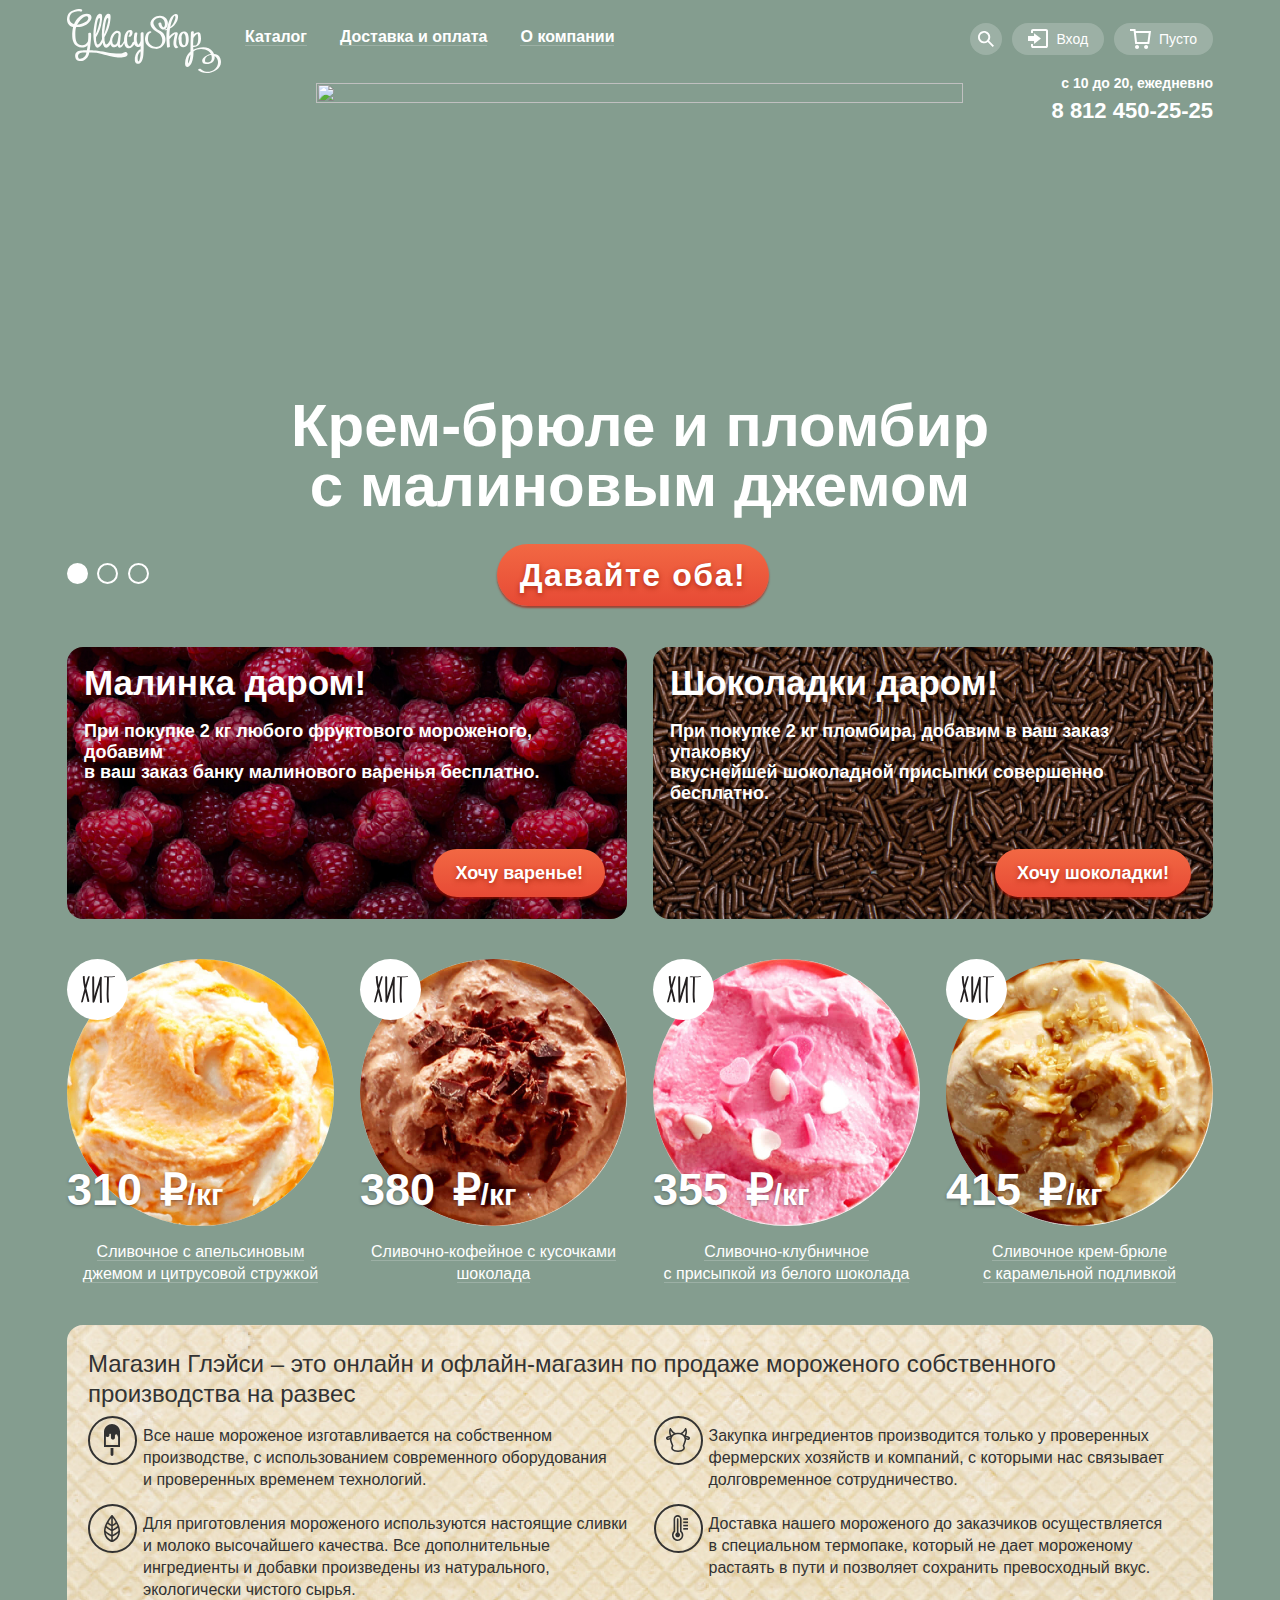
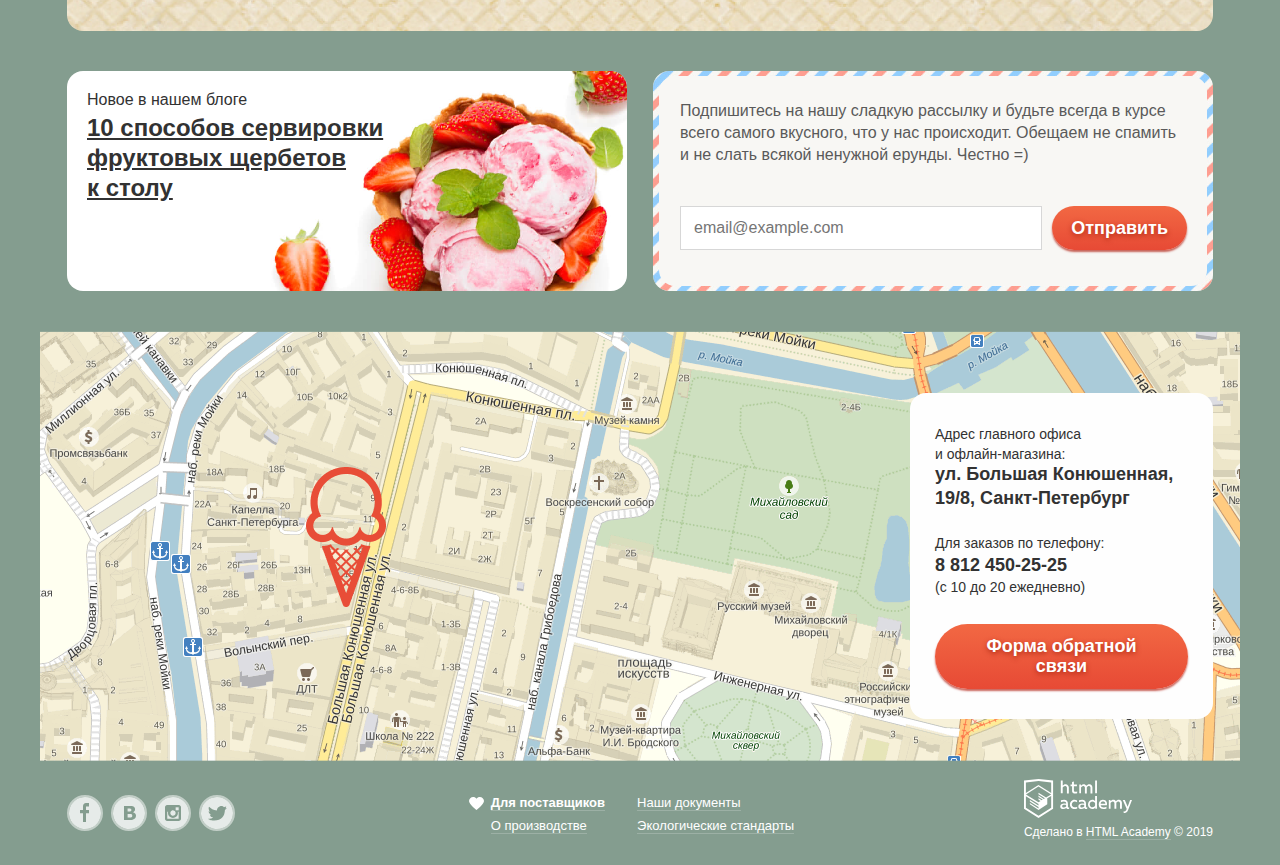
==== commit 0390c2ea: "Исправил ошибки" ====
--- a/index.html
+++ b/index.html
@@ -6,9 +6,9 @@
   <link rel="icon" href="favicon.ico">
   <link rel="icon" href="img/favicon/icon.svg" type="image/svg+xml">
   <link rel="apple-touch-icon" href="img/favicon/apple.png">
-  <!--    <link rel="manifest" href="manifest.webmanifest">-->
+  <link rel="manifest" href="manifest.webmanifest">
   <link rel="stylesheet" href="css/normalize.css">
-  <link rel="stylesheet" href="css/style.css">
+  <link rel="stylesheet" href="css/style.min.css">
   <title>HTML Academy: Глейси</title>
 </head>
 <body class="page page--mantle">
@@ -247,8 +247,8 @@
           </div>
           <h3 class="products__title">
             <a class="base-link products__link" href="#"
-               aria-label="Перейти на страницу товара Сливочно-клубничное с присыпкой из белого шоколада">Сливочно-клубничное
-              <br> с присыпкой из белого шоколада</a>
+               aria-label="Перейти на страницу товара Сливочно-клубничное с присыпкой из белого шоколада">Сливочно-клубничное <br>
+              с присыпкой из белого шоколада</a>
           </h3>
           <button class="btn products__btn" aria-label="Открыть окно просмотра товара" type="button">Быстрый просмотр
           </button>
@@ -533,14 +533,14 @@
   <div class="modal modal-feedback">
     <div class="modal-feedback__wrapper">
       <h3 class="modal-feedback__title">Мы обязательно вам ответим!</h3>
-      <div class="modal-feedback__close modal-feedback__close--hide" aria-label="Закрыть окно">
+      <button class="btn modal-feedback__close" aria-label="Закрыть окно">
         <svg aria-hidden="true" focusable="false" width="18" height="17" viewBox="0 0 18 17" fill="none"
              xmlns="http://www.w3.org/2000/svg">
           <path
             d="M18 1.4175L16.4885 0L8.99468 7.07747L1.50089 0L0 1.4175L7.49379 8.49497L0 15.5724L1.50089 17L8.99468 9.92253L16.4885 17L18 15.5724L10.5062 8.49497L18 1.4175Z"
             fill="#231F20"/>
         </svg>
-      </div>
+      </button>
       <form action="https://echo.htmlacademy.ru" class="modal-feedback__form" method="GET">
         <input type="text" class="field modal-feedback__field" id="input-feedback-name" name="feedback-name"
                placeholder="Имя Фамилия" aria-invalid="true">
@@ -557,12 +557,10 @@
         <button class="btn modal-feedback__btn" type="submit">Отправить</button>
       </form>
     </div>
-
   </div>
 </div>
 
-<script src="js/script.js"></script>
 <script src="https://api-maps.yandex.ru/2.1/?lang=ru_RU"></script>
-<script src="js/map.js"></script>
+<script src="js/script.min.js"></script>
 </body>
 </html>
--- a/css/style.min.css
+++ b/css/style.min.css
@@ -0,0 +1 @@
+@-webkit-keyframes modalBounce{0%{-webkit-transform:translateX(-50%) translateY(-2000px);transform:translateX(-50%) translateY(-2000px)}to{-webkit-transform:translateX(-50%) translateY(-50%);transform:translateX(-50%) translateY(-50%)}}@keyframes modalBounce{0%{-webkit-transform:translateX(-50%) translateY(-2000px);transform:translateX(-50%) translateY(-2000px)}to{-webkit-transform:translateX(-50%) translateY(-50%);transform:translateX(-50%) translateY(-50%)}}@-webkit-keyframes modalShake{0%,20%,40%,60%,80%,to{-webkit-transform:translateY(-50%) translateX(-50%);transform:translateY(-50%) translateX(-50%)}10%,30%,50%,70%,90%{-webkit-transform:translateY(-50%) translateX(-55%);transform:translateY(-50%) translateX(-55%)}}@keyframes modalShake{0%,20%,40%,60%,80%,to{-webkit-transform:translateY(-50%) translateX(-50%);transform:translateY(-50%) translateX(-50%)}10%,30%,50%,70%,90%{-webkit-transform:translateY(-50%) translateX(-55%);transform:translateY(-50%) translateX(-55%)}}@font-face{font-family:'Roboto';src:url(../fonts/roboto.woff2) format('woff2'),url(../fonts/roboto.woff) format('woff');font-weight:400;font-style:normal}@font-face{font-family:'Roboto';src:url(../fonts/robotomedium.woff2) format('woff2'),url(../fonts/robotomedium.woff) format('woff');font-weight:500;font-style:normal}@font-face{font-family:'Roboto';src:url(../fonts/robotobold.woff2) format('woff2'),url(../fonts/robotobold.woff) format('woff');font-weight:700;font-style:normal}:root{--basic-white:#FFFFFF;--basic-dark:#323232;--theme-mantle-color:#849D8F;--theme-egent-gray-color:#8996A6;--theme-pharlap-color:#9D8B84;--btn-color:linear-gradient(180deg, #F26843 0%, #e74a35 100%);--btn-hover-color:linear-gradient(0deg, rgba(255, 255, 255, 0.2), rgba(255, 255, 255, 0.2)), linear-gradient(180deg, #F26843 0%, #E74A35 100%);--btn-active-color:linear-gradient(0deg, rgba(0, 0, 0, 0.07), rgba(0, 0, 0, 0.07)), linear-gradient(180deg, #F26843 0%, #E74A35 100%);--btn-shadow-color:rgba(172, 16, 0, 0.64);--btn-shadow-hover-color:#ac1000;--btn-shadow-active-color:#942718;--btn-text-shadow-color:rgba(160, 32, 11, 0.76);--btn-tiny-color:rgba(255, 255, 255, 0.2);--cart-active-color:#E84D37;--btn-slider-hover-color:rgba(255, 255, 255, 0.4);--menu-active-color:#EDEDED;--menu-shadow-active-color:#696969;--menu-current-color:#D07058;--dropdown-hover-color:#FBDED7;--dropdown-active-color:#F6B5A5;--dropdown-current-color:#D07058;--modal-link-hover:#E84D37;--modal-shadow-color:rgba(0, 0, 0, 0.4);--modal-divider-color:rgba(50, 50, 50, 0.3);--modal-border-hover-color:rgba(232, 77, 55, 0.3);--select-hover-color:#1E90FF;--popular-shadow-hover-color:rgba(0, 0, 0, 0.03);--price-text-shadow-color:rgba(49, 50, 53, 0.5);--subscribe-text-color:#5A5A5A;--input-text-color:#999999;--input-border-color:rgba(178, 178, 178, 0.52);--input-focus-border-color:rgba(46, 136, 228, 0.52);--social-border-color:rgba(255, 255, 255, 0.5);--social-border-active-color:rgba(255, 255, 255, 0.7);--basic-link-hover:#FFBC9E;--border-link-color:rgba(255, 255, 255, 0.2);--border-link-hover-color:rgba(255, 188, 158, 0.3);--section-bg-color:#F8F7F4;--sidebar-bg-color:#FEFEFE;--pattern-bg-color:#E3DDBB;--cart-price-color:#C4C4C4;--cart-border-color:#CACAC7;--overlay-color:rgba(0, 0, 0, 0.3);--price-range-scale-color:rgba(248, 247, 244, 0.5);--price-range-bar-color:#F8F7F4;--price-range-toggle-color:#ABABAB;--price-range-toggle-border-color:#FFFFFF;--price-range-shadow-color:#ABABAB;--outline-color:#F6B5A5;--reserve-crimson-bg-color:#9f2d47;--reserve-chocolate-bg-color:#6f5242;--reserve-blog-bg-color:#fff}*,::after,::before{-webkit-box-sizing:border-box;box-sizing:border-box}:focus{outline:1px solid var(--outline-color)}.html{height:100%}.page{display:-ms-grid;display:grid;-ms-grid-rows:-webkit-min-content 1fr -webkit-min-content;-ms-grid-rows:min-content 1fr min-content;grid-template-rows:-webkit-min-content 1fr -webkit-min-content;grid-template-rows:min-content 1fr min-content;font-family:'Roboto','Arial',sans-serif;margin:0;padding:0;color:var(--basic-white);min-height:100%;min-width:1200px}img{max-width:100%;height:auto}a{text-decoration:none;color:currentColor}.container{width:1200px;padding:0 27px;margin:0 auto}.visually-hidden{position:absolute;width:1px;height:1px;margin:-1px;border:0;padding:0;white-space:nowrap;-webkit-clip-path:inset(100%);clip-path:inset(100%);clip:rect(0 0 0 0);overflow:hidden}.base-link{border-bottom:1px solid var(--border-link-color)}.base-link:hover{border-color:var(--border-link-hover-color)}.btn{font:inherit;text-align:center;vertical-align:middle;border:0;cursor:pointer;-webkit-transition:all .1s;-o-transition:all .1s;transition:all .1s}.field{font:inherit;width:100%;padding:13px;font-weight:700;font-size:16px;color:var(--basic-dark);background:var(--basic-white);border:1px solid var(--input-border-color);outline:0}.field::-webkit-input-placeholder{font-weight:400}.field::-moz-placeholder{font-weight:400}.field:-ms-input-placeholder{font-weight:400}.field::-ms-input-placeholder{font-weight:400}.field::placeholder{font-weight:400}.field:hover{border:2px solid var(--input-border-color);padding:12px}.field:focus{border:2px solid var(--input-focus-border-color);padding:12px}.modal{position:fixed;top:57%;left:50%;-webkit-transform:translate(-50%,-50%);-ms-transform:translate(-50%,-50%);transform:translate(-50%,-50%);background-color:var(--section-bg-color);border-radius:6px}.page{background:var(--theme-mantle-color)}.page--mantle{background:url(../img/promo-slider/highlight_s_1.png) center top no-repeat,var(--theme-mantle-color)}.page--regent{background:url(../img/promo-slider/highlight_s_2.png) center top no-repeat,var(--theme-egent-gray-color)}.page--pharlap{background:url(../img/promo-slider/highlight_s_3.png) center top no-repeat,var(--theme-pharlap-color)}.page-header{padding-top:9px;margin-bottom:10px}.page-header--catalog{margin-bottom:8px}.page-header__inner{display:-ms-grid;display:grid;-ms-grid-columns:-webkit-min-content 1fr -webkit-max-content;-ms-grid-columns:min-content 1fr max-content;grid-template-columns:-webkit-min-content 1fr -webkit-max-content;grid-template-columns:min-content 1fr max-content}.header-logo{margin-right:11px}.header-logo[href]:hover path{fill:var(--basic-link-hover)}.header-logo__img{display:block}.menu,.menu__item{display:-webkit-box;display:-ms-flexbox;display:flex;-ms-flex-wrap:wrap;flex-wrap:wrap}.menu{-ms-grid-column:3;grid-column:3/3;-webkit-box-align:start;-ms-flex-align:start;align-items:start;margin:0;padding:13px 0 14px;list-style:none}.menu__item{position:relative;-webkit-box-align:center;-ms-flex-align:center;align-items:center;-webkit-box-pack:center;-ms-flex-pack:center;justify-content:center;min-height:30px;border-radius:26px}.menu__item:not(:last-child){margin-right:7px}.menu__link{padding:6px 13px;margin-bottom:7px;font-weight:700;font-size:16px;line-height:18px;border-radius:26px;cursor:pointer;-webkit-transition:all .1s;-o-transition:all .1s;transition:all .1s}.menu__item:focus-within .menu__link,.menu__item:hover .menu__link,.menu__link:focus,.menu__link:hover{background-color:var(--basic-white);color:var(--basic-dark)}.menu__link:active{background-color:var(--menu-active-color);-webkit-box-shadow:inset 0 2px 1px var(--menu-shadow-active-color);box-shadow:inset 0 2px 1px var(--menu-shadow-active-color)}.menu__link--active{padding:7px 14px 7px 15px;background-color:var(--menu-current-color);color:var(--basic-white)}.menu__link--active .base-link,.menu__link:hover .base-link{border-bottom:none}.dropdown{display:none;position:absolute;top:37px;left:-8px;width:143px;background:var(--basic-white);-webkit-box-shadow:0 20px 20px var(--modal-shadow-color);box-shadow:0 20px 20px var(--modal-shadow-color);border-radius:4px;-webkit-transition:all .1s;-o-transition:all .1s;transition:all .1s;z-index:2;margin:0;padding:2px 0 7px;color:var(--basic-dark);list-style:none;overflow:hidden}.dropdown::before{position:absolute;content:'';top:37px;left:50%;-webkit-transform:translateX(-50%);-ms-transform:translateX(-50%);transform:translateX(-50%);width:128px;height:1px;background-color:var(--basic-dark);opacity:.2}.dropdown__link{display:-webkit-box;display:-ms-flexbox;display:flex;-webkit-box-align:center;-ms-flex-align:center;align-items:center;padding:7px 19px 7px 22px;font-size:14px;font-weight:400;line-height:16px}.dropdown__link:focus,.dropdown__link:hover{background-color:var(--dropdown-hover-color)}.dropdown__link:active{background-color:var(--dropdown-active-color)}.dropdown__link--current{color:var(--basic-white);background-color:var(--dropdown-current-color)}.dropdown__link--current:active,.dropdown__link--current:focus,.dropdown__link--current:hover{color:var(--basic-white);background-color:var(--dropdown-current-color);cursor:default}.dropdown__link--head{margin-bottom:10px;font-weight:700;font-size:14px;line-height:18px}.menu__item:focus-within .dropdown,.menu__item:hover .dropdown{display:block}.usermenu{position:relative;-ms-grid-column:3;-ms-grid-column-span:1;grid-column:3/4;-ms-grid-row:1;-ms-grid-row-span:1;grid-row:1/2;max-width:350px;display:-webkit-box;display:-ms-flexbox;display:flex;-ms-flex-wrap:wrap;flex-wrap:wrap;padding:14px 0;margin:0;list-style:none}.usermenu__item,.usermenu__link,.usermenu__link--search::before{-webkit-box-align:center;-ms-flex-align:center;align-items:center}.usermenu__item{position:relative;border-radius:20px}.usermenu__link,.usermenu__link--search::before{display:-webkit-box;display:-ms-flexbox;display:flex}.usermenu__link{padding:4px 16px 5px;margin-bottom:4px;min-height:32px;font-weight:500;font-size:14px;line-height:16px;color:var(--basic-white);background-color:var(--btn-tiny-color);border-radius:20px;-webkit-transition:all .1s;-o-transition:all .1s;transition:all .1s}.usermenu__link--search{padding:8px}.usermenu__link--search::before{content:'';-webkit-box-pack:center;-ms-flex-pack:center;justify-content:center;width:16px;height:16px;background:url(../img/icons/search.svg) center center/cover no-repeat}.usermenu__item:focus-within .usermenu__link--search::before,.usermenu__item:hover .usermenu__link--search::before,.usermenu__link--search:active::before,.usermenu__link--search:focus::before,.usermenu__link--search:hover::before{background:url(../img/icons/search-active.svg) center center/cover no-repeat}.usermenu__item:not(:last-child){margin-right:10px}.usermenu__link--login::before{content:'';margin-right:8px;width:20px;height:19px;background:url(../img/icons/login.svg) center center/cover no-repeat}.usermenu__item:focus-within .usermenu__link--login::before,.usermenu__item:hover .usermenu__link--login::before,.usermenu__link--login:active::before,.usermenu__link--login:focus::before,.usermenu__link--login:hover::before{background:url(../img/icons/login-active.svg) center center/cover no-repeat}.usermenu__link--cart::before{content:'';margin-right:8px;width:21px;height:20px;background:url(../img/icons/cart.svg) center center/cover no-repeat}.usermenu__item:focus-within .usermenu__link--cart::before,.usermenu__item:hover .usermenu__link--cart::before,.usermenu__link--active::before,.usermenu__link--cart:active::before,.usermenu__link--cart:focus::before,.usermenu__link--cart:hover::before{background:url(../img/icons/cart-active.svg) center center/cover no-repeat}.usermenu__item:focus-within .usermenu__link,.usermenu__item:hover .usermenu__link,.usermenu__link--active,.usermenu__link:active,.usermenu__link:focus,.usermenu__link:hover{background-color:var(--basic-white);color:var(--basic-dark)}.popup-search{display:none;position:absolute;top:36px;right:0;padding:20px 15px;width:342px;background-color:var(--section-bg-color);-webkit-box-shadow:0 20px 20px var(--modal-shadow-color);box-shadow:0 20px 20px var(--modal-shadow-color);border-radius:4px;z-index:3;-webkit-transition:all .1s;-o-transition:all .1s;transition:all .1s}.popup-search__field{padding:13px;height:44px;font-size:14px;border-radius:4px}.usermenu__item:focus-within .popup-search,.usermenu__item:hover .popup-search{display:block}.popup-login{display:none;position:absolute;top:36px;right:0;padding:22px 18px;width:277px;background-color:var(--section-bg-color);-webkit-box-shadow:0 20px 20px var(--modal-shadow-color);box-shadow:0 20px 20px var(--modal-shadow-color);border-radius:4px;z-index:2;-webkit-transition:all .1s;-o-transition:all .1s;transition:all .1s}.popup-login__form{display:-ms-grid;display:grid;-ms-grid-columns:1fr 20px -webkit-max-content;-ms-grid-columns:1fr 20px max-content;grid-template-columns:1fr -webkit-max-content;grid-template-columns:1fr max-content;-webkit-column-gap:20px;-moz-column-gap:20px;column-gap:20px}.popup-login__field{-ms-grid-column:1;-ms-grid-column-span:2;grid-column:1/3;margin-bottom:19px;font-weight:400;font-size:14px;border-radius:4px}.popup-login__btn{-ms-grid-column:1;-ms-grid-column-span:1;grid-column:1/2;padding:0 26px;height:44px;font-size:18px;font-weight:700;color:var(--basic-white);-webkit-box-shadow:0 2px 2px var(--btn-shadow-color);box-shadow:0 2px 2px var(--btn-shadow-color);background:var(--btn-color);border-radius:26px}.popup-login__btn:hover{background:var(--btn-hover-color);-webkit-box-shadow:0 2px 2px var(--btn-shadow-hover-color);box-shadow:0 2px 2px var(--btn-shadow-hover-color)}.popup-login__btn:active{background:var(--btn-active-color);-webkit-box-shadow:inset 0 2px 2px var(--btn-shadow-active-color);box-shadow:inset 0 2px 2px var(--btn-shadow-active-color)}.popup-login__links{display:-webkit-box;display:-ms-flexbox;display:flex;-webkit-box-orient:vertical;-webkit-box-direction:normal;-ms-flex-direction:column;flex-direction:column;-ms-flex-pack:distribute;justify-content:space-around;-ms-grid-column:2;-ms-grid-column-span:1;grid-column:2/3}.popup-login__link{font-weight:400;font-size:13px;color:var(--basic-dark)}.popup-login__link .base-link{border-color:var(--modal-divider-color)}.popup-login__link:active,.popup-login__link:active .base-link,.popup-login__link:focus,.popup-login__link:hover,.popup-login__link:hover .base-link{color:var(--modal-link-hover);border-color:var(--modal-border-hover-color)}.products__item:focus-within .products__btn,.products__item:focus-within::before,.products__item:hover .products__btn,.products__item:hover::before,.usermenu__item:focus-within .popup-cart,.usermenu__item:focus-within .popup-login,.usermenu__item:hover .popup-cart,.usermenu__item:hover .popup-login{display:block}.popup-cart{display:none;position:absolute;top:36px;right:0;padding:20px 14px 21px 20px;width:539px;background-color:var(--section-bg-color);-webkit-box-shadow:0 20px 20px var(--modal-shadow-color);box-shadow:0 20px 20px var(--modal-shadow-color);border-radius:4px;z-index:2;-webkit-transition:all .1s;-o-transition:all .1s;transition:all .1s}.popup-cart__list{padding:0;margin:0;list-style:none}.popup-cart__item{display:-ms-grid;display:grid;-ms-grid-columns:(-webkit-max-content)[2] 246px (-webkit-max-content)[2];-ms-grid-columns:(max-content)[2] 246px (max-content)[2];grid-template-columns:repeat(2,-webkit-max-content) 246px repeat(2,-webkit-max-content);grid-template-columns:repeat(2,max-content) 246px repeat(2,max-content);margin-bottom:20px}.popup-cart__item:last-child{margin-bottom:15px}.popup-cart__close{display:-webkit-box;display:-ms-flexbox;display:flex;-webkit-box-align:center;-ms-flex-align:center;align-items:center;-webkit-box-pack:center;-ms-flex-pack:center;justify-content:center;-ms-grid-column:1;-ms-grid-column-span:1;grid-column:1/2;padding:0 0 5px 1px;margin-right:9px}.popup-cart__cross{display:block;padding:0;width:11px;height:11px;background:0 0;border:0}.popup-cart__cross svg{display:block;cursor:pointer}.popup-cart__cross:focus path,.popup-cart__cross:hover path{fill:var(--modal-link-hover)}.popup-cart__preview{-ms-grid-column:2;-ms-grid-column-span:1;grid-column:2/3;margin-right:14px;width:100%;max-width:33px;border-radius:50%}.popup-cart__link{-ms-grid-column:3;-ms-grid-column-span:1;grid-column:3/4;padding-top:9px;margin-right:30px;font-weight:400;font-size:13px;line-height:16px;color:var(--basic-dark)}.popup-cart__link:active,.popup-cart__link:focus-within,.popup-cart__link:hover{color:var(--modal-link-hover)}.popup-cart__weight{-ms-grid-column:4;-ms-grid-column-span:1;grid-column:4/5;margin:0 26px 0 0;padding-top:10px;font-weight:400;font-size:13px;color:var(--basic-dark)}.popup-cart__weight--price{color:var(--cart-price-color)}.popup-cart__price{-ms-grid-column:5;-ms-grid-column-span:1;grid-column:5/6;margin:0;padding-top:10px;font-weight:400;font-size:13px;color:var(--basic-dark)}.popup-cart__checkout,.popup-cart__checkout--empty{-webkit-box-direction:normal;-webkit-box-pack:center;-ms-flex-pack:center;justify-content:center}.popup-cart__checkout{display:-webkit-box;display:-ms-flexbox;display:flex;-webkit-box-orient:vertical;-ms-flex-direction:column;flex-direction:column;-webkit-box-align:end;-ms-flex-align:end;align-items:flex-end;padding-top:16px;border-top:1px solid var(--cart-border-color)}.popup-cart__checkout--empty{-webkit-box-orient:horizontal;-ms-flex-direction:row;flex-direction:row;-webkit-box-align:center;-ms-flex-align:center;align-items:center;padding:0;border:0}.popup-cart__total{margin:0 0 14px;font-weight:700;font-size:15px;color:var(--basic-dark)}.popup-cart__btn{display:-webkit-box;display:-ms-flexbox;display:flex;-webkit-box-align:center;-ms-flex-align:center;align-items:center;-webkit-box-pack:center;-ms-flex-pack:center;justify-content:center;padding:0 15px;height:44px;font-weight:700;font-size:18px;color:var(--basic-white);-webkit-box-shadow:0 2px 2px var(--btn-shadow-color);box-shadow:0 2px 2px var(--btn-shadow-color);background:var(--btn-color);border-radius:26px}.popup-cart__btn:focus,.popup-cart__btn:hover{background:var(--btn-hover-color);-webkit-box-shadow:0 2px 2px var(--btn-shadow-hover-color);box-shadow:0 2px 2px var(--btn-shadow-hover-color)}.popup-cart__btn:active{background:var(--btn-active-color);-webkit-box-shadow:inset 0 2px 2px var(--btn-shadow-active-color);box-shadow:inset 0 2px 2px var(--btn-shadow-active-color)}.popup-cart__empty{font-weight:700;font-size:15px;color:var(--basic-dark)}.page-header__info{-ms-grid-column:3;-ms-grid-column-span:1;grid-column:3/4;grid-row:1/-1;max-width:170px;margin:66px 0 -115px;-ms-grid-column-align:end;justify-self:end;z-index:1}.page-header__days{display:-webkit-box;display:-ms-flexbox;display:flex;-webkit-box-pack:end;-ms-flex-pack:end;justify-content:flex-end;margin:0 0 7px;font-weight:700;font-size:14px}.page-header__phone{font-weight:700;font-size:22px;border:0}.page-header__phone:active,.page-header__phone:focus,.page-header__phone:hover{color:var(--basic-link-hover)}.promo{position:relative}.promo__sliders{display:-webkit-box;display:-ms-flexbox;display:flex;-webkit-box-pack:center;-ms-flex-pack:center;justify-content:center;padding:0;margin:0;list-style:none;height:564px}.promo__slider{display:none;-webkit-box-orient:vertical;-webkit-box-direction:normal;-ms-flex-direction:column;flex-direction:column;-webkit-box-pack:end;-ms-flex-pack:end;justify-content:flex-end;-webkit-box-align:center;-ms-flex-align:center;align-items:center;position:relative;padding-bottom:41px}.promo__slider--current{display:-webkit-box;display:-ms-flexbox;display:flex}.promo__img{position:absolute;top:0;max-width:100%;-o-object-fit:cover;object-fit:cover;z-index:-1}.promo__title{margin:0 0 28px;text-align:center;font-weight:700;font-size:60px;line-height:60px}.promo__btn{padding:9px 23px;margin-right:14px;min-height:62px;max-width:500px;border-radius:70px;font-weight:700;font-size:32px;line-height:44px;letter-spacing:.05em;color:var(--basic-white);text-shadow:0 2px 5px var(--btn-text-shadow-color);-webkit-box-shadow:0 2px 2px var(--btn-shadow-color);box-shadow:0 2px 2px var(--btn-shadow-color);background:var(--btn-color)}.promo__btn:focus,.promo__btn:hover{background:var(--btn-hover-color);-webkit-box-shadow:0 2px 2px var(--btn-shadow-hover-color);box-shadow:0 2px 2px var(--btn-shadow-hover-color)}.promo__btn:active{background:var(--btn-active-color);-webkit-box-shadow:inset 0 2px 2px var(--btn-shadow-active-color);box-shadow:inset 0 2px 2px var(--btn-shadow-active-color)}.promo__controls{position:absolute;top:480px;left:0}.btn--slider{width:21px;height:21px;border:2px solid var(--basic-white);border-radius:50%;background:0 0;-webkit-transition:all .1s;-o-transition:all .1s;transition:all .1s}.btn--slider:not(:last-child){margin-right:5px}.btn--slider:focus,.btn--slider:hover{background:var(--btn-slider-hover-color)}.btn--slider-current,.btn--slider-current:hover,.btn--slider:active{background:var(--basic-white);cursor:default}.special{margin-bottom:40px}.special__item,.special__list{display:-ms-grid;display:grid;grid-template-columns:repeat(2,1fr)}.special__list{-ms-grid-columns:1fr 26px 1fr;-webkit-column-gap:26px;-moz-column-gap:26px;column-gap:26px;row-gap:26px;margin:0;padding:0;list-style:none}.special__item{-ms-grid-columns:(1fr)[2];-ms-grid-rows:-webkit-min-content 1fr -webkit-min-content;-ms-grid-rows:min-content 1fr min-content;grid-template-rows:-webkit-min-content 1fr -webkit-min-content;grid-template-rows:min-content 1fr min-content;padding:15px 22px 22px 17px;border-radius:16px}.special__item>:nth-child(1){-ms-grid-row:1;-ms-grid-column:1}.special__item>:nth-child(2){-ms-grid-row:1;-ms-grid-column:2}.special__item>:nth-child(3){-ms-grid-row:2;-ms-grid-column:1}.special__item>:nth-child(4){-ms-grid-row:2;-ms-grid-column:2}.special__item>:nth-child(5){-ms-grid-row:3;-ms-grid-column:1}.special__item>:nth-child(6){-ms-grid-row:3;-ms-grid-column:2}.special__item--crimson{-ms-grid-column:1;-ms-grid-column-span:1;grid-column:1/2;background:url(../img/bg/crimson.jpg) center center/cover no-repeat,var(--reserve-crimson-bg-color)}.special__item--chocolate{-ms-grid-column:2;-ms-grid-column-span:1;grid-column:2/3;background:url(../img/bg/chocolate.jpg) center center/cover no-repeat,var(--reserve-chocolate-bg-color)}.special__btn,.special__text,.special__title{-ms-grid-column:1;-ms-grid-column-span:2;grid-column:1/3;font-weight:700}.special__title{margin:0 0 18px;font-size:35px;line-height:41px}.special__btn,.special__text{font-size:18px}.special__text{margin:0 0 45px}.special__btn{display:-webkit-box;display:-ms-flexbox;display:flex;-webkit-box-pack:center;-ms-flex-pack:center;justify-content:center;-webkit-box-align:center;-ms-flex-align:center;align-items:center;justify-self:end;padding:14px 22px;min-height:48px;color:var(--basic-white);text-shadow:0 2px 5px var(--btn-text-shadow-color);-webkit-box-shadow:0 2px 2px var(--btn-shadow-color);box-shadow:0 2px 2px var(--btn-shadow-color);background:var(--btn-color);border-radius:70px}.special__btn:focus,.special__btn:hover{background:var(--btn-hover-color);-webkit-box-shadow:0 2px 2px var(--btn-shadow-hover-color);box-shadow:0 2px 2px var(--btn-shadow-hover-color)}.special__btn:active{background:var(--btn-active-color);-webkit-box-shadow:inset 0 2px 2px var(--btn-shadow-active-color);box-shadow:inset 0 2px 2px var(--btn-shadow-active-color)}.products{margin-bottom:40px}.products__list{display:-ms-grid;display:grid;-ms-grid-columns:(1fr)[4];grid-template-columns:repeat(4,1fr);row-gap:36px;margin:0 -13px;padding:0;list-style:none}.products__item{position:relative;display:-webkit-box;display:-ms-flexbox;display:flex;-webkit-box-orient:vertical;-webkit-box-direction:normal;-ms-flex-direction:column;flex-direction:column;-webkit-box-align:center;-ms-flex-align:center;align-items:center}.products__item:before{display:none;content:'';position:absolute;width:293px;height:calc(100% + 76px);border-radius:4px;top:-6px;background:var(--btn-tiny-color);-webkit-box-shadow:0 20px 20px var(--popular-shadow-hover-color);box-shadow:0 20px 20px var(--popular-shadow-hover-color);z-index:1;-webkit-transition:all .1s;-o-transition:all .1s;transition:all .1s}.products__item:focus-within .products__content,.products__item:focus-within .products__title,.products__item:hover .products__content,.products__item:hover .products__title{z-index:2}.products__content{position:relative}.products__img{width:100%;max-width:267px;-o-object-fit:cover;object-fit:cover;border-radius:50%}.products__label{position:absolute;width:61px;height:61px;padding:17px 14px;background-color:var(--basic-white);border-radius:50%}.products__price{text-align:left;margin:-67px 0 0;font-weight:700;font-size:45px;color:var(--basic-white);text-shadow:0 1px 3px var(--price-text-shadow-color)}.products__price .unit{font-size:30px}.products__price .currency{font-size:44px;margin-left:5px}.products__title{margin:25px 0 0;text-align:center;font-weight:500;font-size:16px;line-height:22px;color:var(--basic-white);cursor:pointer}.products__link:active,.products__link:focus,.products__link:hover{color:var(--basic-link-hover)}.products__btn{display:none;position:absolute;bottom:-51px;padding:12px 16px;margin:0;font-size:18px;font-weight:700;color:var(--basic-white);-webkit-box-shadow:0 2px 2px var(--btn-shadow-color);box-shadow:0 2px 2px var(--btn-shadow-color);background:var(--btn-color);border-radius:50px;z-index:1}.products__btn:focus,.products__btn:hover{background:var(--btn-hover-color);-webkit-box-shadow:0 2px 2px var(--btn-shadow-hover-color);box-shadow:0 2px 2px var(--btn-shadow-hover-color)}.products__btn:active{background:var(--btn-active-color);-webkit-box-shadow:inset 0 2px 2px var(--btn-shadow-active-color);box-shadow:inset 0 2px 2px var(--btn-shadow-active-color)}.features{margin-bottom:40px}.features__wrapper{padding:24px 20px 30px 21px;background:var(--pattern-bg-color) url(../img/bg/wafer-pattern.jpg) center center/cover;border-radius:16px}.features__lead{margin:0 0 7px;font-weight:500;font-size:24px;line-height:30px;color:var(--basic-dark)}.features__list{display:-ms-grid;display:grid;-ms-grid-rows:-webkit-min-content 13px -webkit-min-content;-ms-grid-rows:min-content 13px min-content;-ms-grid-columns:1fr 26px 1fr;grid-template:repeat(2,-webkit-min-content)/repeat(2,1fr);grid-template:repeat(2,min-content)/repeat(2,1fr);-webkit-column-gap:26px;-moz-column-gap:26px;column-gap:26px;row-gap:13px;padding:0;margin:0;list-style:none}.features__item{display:-webkit-box;display:-ms-flexbox;display:flex;-webkit-box-align:start;-ms-flex-align:start;align-items:start}.features__img{margin-right:6px;-ms-flex-negative:0;flex-shrink:0}.features__descr{margin:9px 0 0;font-weight:400;font-size:16px;line-height:22px;color:var(--basic-dark)}.index-columns{display:-ms-grid;display:grid;-ms-grid-columns:1fr 26px 1fr;grid-template-columns:repeat(2,1fr);-webkit-column-gap:26px;-moz-column-gap:26px;column-gap:26px;row-gap:26px;margin-bottom:40px}.blog-notice{padding:20px;background:url(../img/bg/strawberry.jpg) center center/cover no-repeat,var(--reserve-blog-bg-color);border-radius:16px}.blog-notice__title{margin:0 0 4px;font-weight:500;font-size:16px;color:var(--basic-dark)}.blog-notice p{margin:0}.blog-notice__link{font-weight:700;font-size:24px;line-height:30px;color:var(--basic-dark);text-decoration:underline;border-bottom:none}.blog-notice__link:active,.blog-notice__link:focus,.blog-notice__link:hover{color:var(--modal-link-hover)}.subscribe{padding:5px 6px;background:url(../img/bg/subscribe.jpg) center center/cover no-repeat,var(--section-bg-color);border-radius:16px}.subscribe__inner{padding:24px 20px 36px 21px;background:var(--section-bg-color);border-radius:16px}.subscribe__text{margin:0 0 40px;font-weight:400;font-size:16px;line-height:22px;color:var(--subscribe-text-color)}.subscribe__field{height:44px}.subscribe__btn{padding:10px 19px;max-width:260px;min-height:44px;font-weight:700;font-size:18px;line-height:24px;color:var(--basic-white);text-shadow:0 2px 5px var(--btn-text-shadow-color);-webkit-box-shadow:0 2px 2px var(--btn-shadow-color);box-shadow:0 2px 2px var(--btn-shadow-color);background:var(--btn-color);border-radius:70px}.subscribe__btn:focus,.subscribe__btn:hover{background:var(--btn-hover-color);-webkit-box-shadow:0 2px 2px var(--btn-shadow-hover-color);box-shadow:0 2px 2px var(--btn-shadow-hover-color)}.subscribe__btn:active{background:var(--btn-active-color);-webkit-box-shadow:inset 0 2px 2px var(--btn-shadow-active-color);box-shadow:inset 0 2px 2px var(--btn-shadow-active-color)}.subscribe__form{display:-webkit-box;display:-ms-flexbox;display:flex;-webkit-box-align:center;-ms-flex-align:center;align-items:center;-webkit-box-pack:justify;-ms-flex-pack:justify;justify-content:space-between}.subscribe__field{width:100%;margin-right:10px}.contacts{position:relative}.contacts__map{position:absolute;top:0;left:-27px;width:1200px;height:430px}.contacts__sidebar{position:absolute;padding:31px 25px 30px;width:303px;top:62px;right:0;background:var(--sidebar-bg-color);border-radius:16px;z-index:3}.contacts__address{margin:0 0 -2px;font-weight:400;font-size:14px;line-height:20px;color:var(--basic-dark)}.contacts__phone,.contacts__street{margin:0 0 23px;font-weight:700;font-size:18px;line-height:24px;color:var(--basic-dark)}.contacts__phone{margin:0 0 27px;font-weight:400;font-size:14px;line-height:20px}.contacts__link{font-weight:700;font-size:18px;line-height:24px;color:var(--basic-dark)}.contacts__link:active,.contacts__link:focus,.contacts__link:hover{color:var(--modal-link-hover)}.contacts__btn{display:block;padding:12px 28px;min-height:43px;margin:0 auto;font-size:18px;font-weight:700;color:var(--basic-white);text-shadow:0 2px 5px var(--btn-text-shadow-color);-webkit-box-shadow:0 2px 2px var(--btn-shadow-color);box-shadow:0 2px 2px var(--btn-shadow-color);background:var(--btn-color);border-radius:70px}.contacts__btn:focus,.contacts__btn:hover{background:var(--btn-hover-color);-webkit-box-shadow:0 2px 2px var(--btn-shadow-hover-color);box-shadow:0 2px 2px var(--btn-shadow-hover-color)}.contacts__btn:active{background:var(--btn-active-color);-webkit-box-shadow:inset 0 2px 2px var(--btn-shadow-active-color);box-shadow:inset 0 2px 2px var(--btn-shadow-active-color)}.map-container{position:relative;min-height:430px;z-index:2}.overlay,.ymap{position:absolute;width:100%;height:430px}.overlay{display:none;position:fixed;top:0;left:0;height:100%;background-color:var(--overlay-color);z-index:3}.modal-feedback__close svg,.overlay--show{display:block}.modal-feedback{display:none;position:fixed;max-width:477px}.modal-feedback--error,.modal-feedback--show{-webkit-animation-duration:.6s;animation-duration:.6s}.modal-feedback--show{display:block;-webkit-animation-name:modalBounce;animation-name:modalBounce}.modal-feedback--error{-webkit-animation-name:modalShake;animation-name:modalShake}.modal-feedback__wrapper{position:relative;padding:15px 26px 27px 24px}.modal-feedback__title{margin:0 0 21px;font-weight:500;font-size:24px;color:var(--basic-dark)}.modal-feedback__form{display:-webkit-box;display:-ms-flexbox;display:flex;-webkit-box-orient:vertical;-webkit-box-direction:normal;-ms-flex-direction:column;flex-direction:column}.modal-feedback__close{position:absolute;padding:0;top:15px;right:15px;cursor:pointer}.modal-feedback__close:active path,.modal-feedback__close:hover path{fill:var(--modal-link-hover)}.modal-feedback__field{width:267px;margin-bottom:17px;border-radius:4px}.modal-feedback__field--message{resize:none;width:428px;margin-bottom:27px}.modal-feedback__btn{-ms-flex-item-align:end;align-self:flex-end;margin:0;padding:0 24px;height:44px;font-size:18px;font-weight:700;color:var(--basic-white);-webkit-box-shadow:0 2px 2px var(--btn-shadow-color);box-shadow:0 2px 2px var(--btn-shadow-color);background:var(--btn-color);border-radius:26px}.modal-feedback__btn:hover{background:var(--btn-hover-color);-webkit-box-shadow:0 2px 2px var(--btn-shadow-hover-color);box-shadow:0 2px 2px var(--btn-shadow-hover-color)}.modal-feedback__btn:active{background:var(--btn-active-color);-webkit-box-shadow:inset 0 2px 2px var(--btn-shadow-active-color);box-shadow:inset 0 2px 2px var(--btn-shadow-active-color)}.page-footer__container{position:relative;display:-webkit-box;display:-ms-flexbox;display:flex;-webkit-box-pack:justify;-ms-flex-pack:justify;justify-content:space-between;padding-top:18px;padding-bottom:25px}.page-footer__container--catalog::before{position:absolute;content:'';top:0;left:50%;-webkit-transform:translateX(-50%);-ms-transform:translateX(-50%);transform:translateX(-50%);width:1146px;height:1px;background:var(--btn-tiny-color)}.page-footer__container--catalog{padding-top:19px}.social{padding-top:16px}.social__list{display:-webkit-box;display:-ms-flexbox;display:flex;-ms-flex-wrap:wrap;flex-wrap:wrap;max-width:220px;padding:0;margin:0;list-style:none}.social__item:not(:last-child){margin-right:8px}.social__item{margin-bottom:8px}.social__link{display:-webkit-box;display:-ms-flexbox;display:flex;-webkit-box-align:center;-ms-flex-align:center;align-items:center;-webkit-box-pack:center;-ms-flex-pack:center;justify-content:center;border:2px solid var(--social-border-color);border-radius:50%}.social__link:focus path,.social__link:hover path{fill-opacity:1}.social__link:active{border-color:var(--social-border-active-color)}.helpful{padding-top:14px;padding-left:26px}.helpful__list{display:-ms-grid;display:grid;-ms-grid-columns:-webkit-max-content 32px -webkit-max-content;-ms-grid-columns:max-content 32px max-content;grid-template-columns:repeat(2,-webkit-max-content);grid-template-columns:repeat(2,max-content);-webkit-column-gap:32px;-moz-column-gap:32px;column-gap:32px;row-gap:5px;margin:0;padding:0;list-style:none}.helpful__item{position:relative;max-width:170px}.helpful__item--heart::before{content:'';position:absolute;left:-22px;top:4px;width:15px;height:13px;background:url(../img/icons/heart.svg)}.helpful__link{font-weight:400;font-size:13px;color:var(--basic-white)}.copyright__link:active,.copyright__link:focus,.copyright__link:hover,.helpful__link:active,.helpful__link:focus,.helpful__link:hover{color:var(--basic-link-hover)}.copyright__logo{display:block;margin-bottom:4px;border:0}.copyright__logo:focus path,.copyright__logo:hover path{fill:var(--basic-link-hover)}.copyright__text{max-width:200px;margin:0;font-weight:400;font-size:12px;color:var(--basic-white)}.main-title{margin:0 0 29px;font-weight:700;font-size:35px}.breadcrumbs{max-width:500px;padding-top:16px}.breadcrumbs__item,.breadcrumbs__list{display:-webkit-box;display:-ms-flexbox;display:flex;-webkit-box-align:center;-ms-flex-align:center;align-items:center}.breadcrumbs__list{-ms-flex-wrap:wrap;flex-wrap:wrap;padding:0;margin:0;list-style:none}.breadcrumbs__item{font-weight:400;font-size:14px}.breadcrumbs__item:not(:last-child)::after{content:'';display:inline-block;vertical-align:middle;padding-left:7px;margin:0 8px;width:6px;height:6px;background:url(../img/icons/breadcrumbs-arrow.svg) 0 0 no-repeat}.breadcrumbs__link:hover{color:var(--basic-link-hover);cursor:pointer}.breadcrumbs__item:last-child .breadcrumbs__link,.breadcrumbs__item:last-child:hover .breadcrumbs__link{color:currentColor;border:0;cursor:default}.filter{margin-bottom:26px}.filter-form{display:-webkit-box;display:-ms-flexbox;display:flex;-webkit-box-align:end;-ms-flex-align:end;align-items:flex-end;-ms-flex-wrap:wrap;flex-wrap:wrap}.filter-group{padding:0;margin:0 15px 14px 0;border:0}.filter-label{font-weight:500;font-size:14px;margin-bottom:5px;padding-left:17px}.filter-item,.filter-list{display:-webkit-box;display:-ms-flexbox;display:flex;-webkit-box-align:center;-ms-flex-align:center;align-items:center}.filter-list{margin:0;list-style:none;background-color:var(--btn-tiny-color);border-radius:20px}.filter-item{font-weight:500;font-size:16px;margin-right:23px}.filter-item:last-child{margin-right:0}.filter-item label{position:relative;padding-left:30px;cursor:pointer}.custom-select{width:196px;padding:8px 15px 9px;font-weight:500;font-size:16px;line-height:18px;border-radius:20px;color:var(--basic-white);background:var(--btn-tiny-color) url(../img/icons/select-arrow.svg) 170px 50% no-repeat;border:0;cursor:pointer;-webkit-transition:.1s all;-o-transition:.1s all;transition:.1s all;-webkit-appearance:none;-moz-appearance:none;appearance:none}.custom-select::-ms-expand{display:none}.custom-select:hover{color:var(--basic-dark);background:url(../img/icons/select-arrow-black.svg) 170px 50% no-repeat,var(--btn-tiny-color)}.custom-select:active,.custom-select:focus{color:var(--basic-dark);background:url(../img/icons/select-arrow-black.svg) 170px 50% no-repeat,var(--basic-white)}.price__range{display:block;background-color:var(--btn-tiny-color);border-radius:20px}.price__controls{position:relative;height:36px;padding:18px 21px;display:-webkit-box;display:-ms-flexbox;display:flex;-webkit-box-pack:center;-ms-flex-pack:center;justify-content:center;-webkit-box-align:center;-ms-flex-align:center;align-items:center}.price__controls .scale{width:176px;height:2px;background-color:var(--price-range-scale-color)}.price__controls .bar{width:50%;height:2px;background-color:var(--price-range-bar-color)}.price__controls .toggle,.price__controls .toggle::before{position:absolute;width:4px;height:4px;background-color:var(--price-range-toggle-color);border-radius:50%}.price__controls .toggle{left:0;padding:0;border:10px solid var(--price-range-toggle-border-color);-webkit-box-shadow:0 2px 0 0 var(--price-range-shadow-color);box-shadow:0 2px 0 0 var(--price-range-shadow-color);-webkit-transition:all .1s;-o-transition:all .1s;transition:all .1s;cursor:pointer}.price__controls .toggle:hover{-webkit-transform:scale(1.1);-ms-transform:scale(1.1);transform:scale(1.1)}.price__controls .toggle::before{content:'';top:50%;left:50%;-webkit-transform:translate(-50%,-50%);-ms-transform:translate(-50%,-50%);transform:translate(-50%,-50%)}.price__controls .toggle-min{left:33px}.price__controls .toggle-max{left:131px}.custom-radio{margin-right:11px}.price__label{padding-left:16px}.fat__list:focus-within,.fillers__list:focus-within{outline:1px solid var(--dropdown-active-color)}.fat__list{padding:10px 18px 8px 14px}.fat__item{margin-right:23px}.fat__item label{padding-left:34px}.fat__item--0,.fat__item--to10{margin-right:19px}.fat__item--to30{margin-right:17px}.fillers{margin-right:16px}.fillers__label{margin-bottom:9px}.fillers__list{padding:9px 19px 9px 16px}.fillers__item{margin-right:20px}.fillers__item label{padding-left:30px}.fillers__item--chocolate,.fillers__item--fruits,.fillers__item--sugar{margin-right:23px}.fillers__item--fruits label{padding-left:36px}.fillers__item--jams label,.fillers__item--syrups label{padding-left:34px}.custom-radio+label::before{content:'';position:absolute;top:50%;-webkit-transform:translateY(-50%);-ms-transform:translateY(-50%);transform:translateY(-50%);left:0;width:22px;height:22px;border:3px solid var(--basic-white);border-radius:50%;-webkit-transition:all .1s;-o-transition:all .1s;transition:all .1s;opacity:.8}.custom-radio:checked+label::after{content:'';position:absolute;top:50%;-webkit-transform:translateY(-50%);-ms-transform:translateY(-50%);transform:translateY(-50%);left:7px;width:8px;height:8px;background-color:var(--basic-white);border-radius:50%;-webkit-transition:all .1s;-o-transition:all .1s;transition:all .1s;opacity:.8}.custom-radio:checked:hover+label::after,.custom-radio:hover+label::before{opacity:1}.custom-radio:checked:disabled+label,.custom-radio:checked:disabled+label::after,.custom-radio:disabled+label,.custom-radio:disabled+label::before{opacity:.4;cursor:default}.custom-checkbox+label::before{content:'';position:absolute;top:50%;-webkit-transform:translateY(-50%);-ms-transform:translateY(-50%);transform:translateY(-50%);left:0;width:24px;height:20px;background:url(../img/icons/checkbox-off.svg) 0 0 no-repeat;-webkit-transition:all .1s;-o-transition:all .1s;transition:all .1s;opacity:.8}.custom-checkbox:checked+label::before{display:none}.custom-checkbox:checked+label::after{content:'';position:absolute;top:50%;-webkit-transform:translateY(-50%);-ms-transform:translateY(-50%);transform:translateY(-50%);left:0;width:24px;height:20px;background:url(../img/icons/checkbox-on.svg) 0 0 no-repeat;-webkit-transition:all .1s;-o-transition:all .1s;transition:all .1s;opacity:.8}.custom-checkbox:checked:focus+label::after,.custom-checkbox:checked:hover+label::after,.custom-checkbox:focus+label::before,.custom-checkbox:hover+label::before{opacity:1}.custom-checkbox:checked:disabled+label,.custom-checkbox:checked:disabled+label::after,.custom-checkbox:disabled+label,.custom-checkbox:disabled+label::before{opacity:.4;cursor:default}.filter__btn{padding:7px 27px 7px 28px;margin-bottom:16px;font-weight:500;font-size:16px;line-height:18px;color:var(--basic-white);background:var(--btn-tiny-color);-webkit-box-shadow:0 0 0 2px var(--basic-white);box-shadow:0 0 0 2px var(--basic-white);border-radius:20px}.filter__btn:focus,.filter__btn:hover{color:var(--basic-dark);background:var(--basic-white)}.filter__btn:active{-webkit-box-shadow:inset 0 2px 1px var(--menu-shadow-active-color);box-shadow:inset 0 2px 1px var(--menu-shadow-active-color)}.pagination,.pagination__list{display:-webkit-box;display:-ms-flexbox;display:flex;-webkit-box-align:center;-ms-flex-align:center;align-items:center}.pagination{-webkit-box-pack:end;-ms-flex-pack:end;justify-content:flex-end;padding-top:39px;margin-bottom:28px}.pagination__list{-ms-flex-wrap:wrap;flex-wrap:wrap;padding:0;margin:0;list-style:none}.pagination__item{margin:0 4px 5px 0}.pagination__item:last-child{margin-right:22px}.pagination__link{padding:3px 8px 4px;font-weight:500;font-size:16px;border:0;border-radius:50%;cursor:pointer}.pagination__link:hover{background:var(--btn-tiny-color)}.pagination__link--current,.pagination__link--current:hover,.pagination__link:active{color:var(--basic-dark);background:var(--basic-white)}.pagination__link--current{cursor:default}.pagination__btn{display:block;padding:0 0 6px;background:0 0;border:0;cursor:pointer}.pagination__btn:disabled{opacity:.2;cursor:default}.pagination__btn--prev{margin-right:16px}
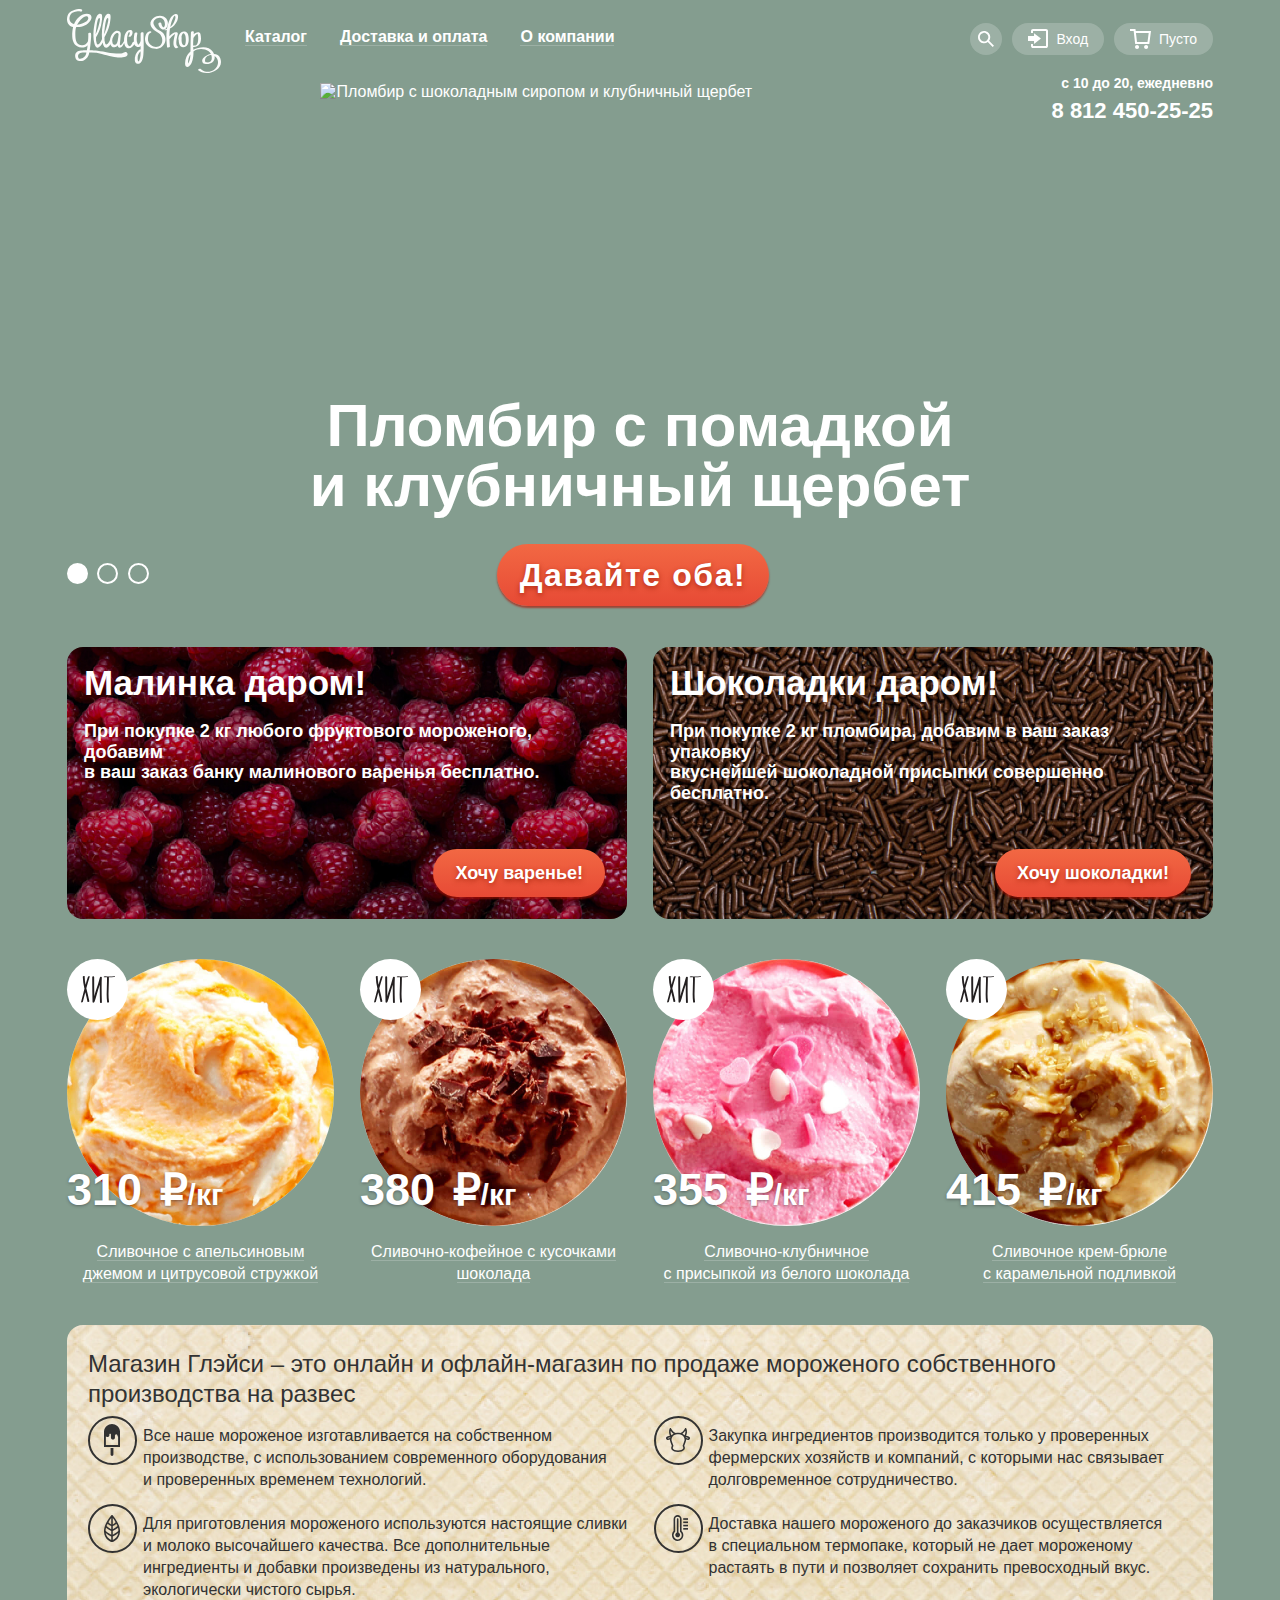
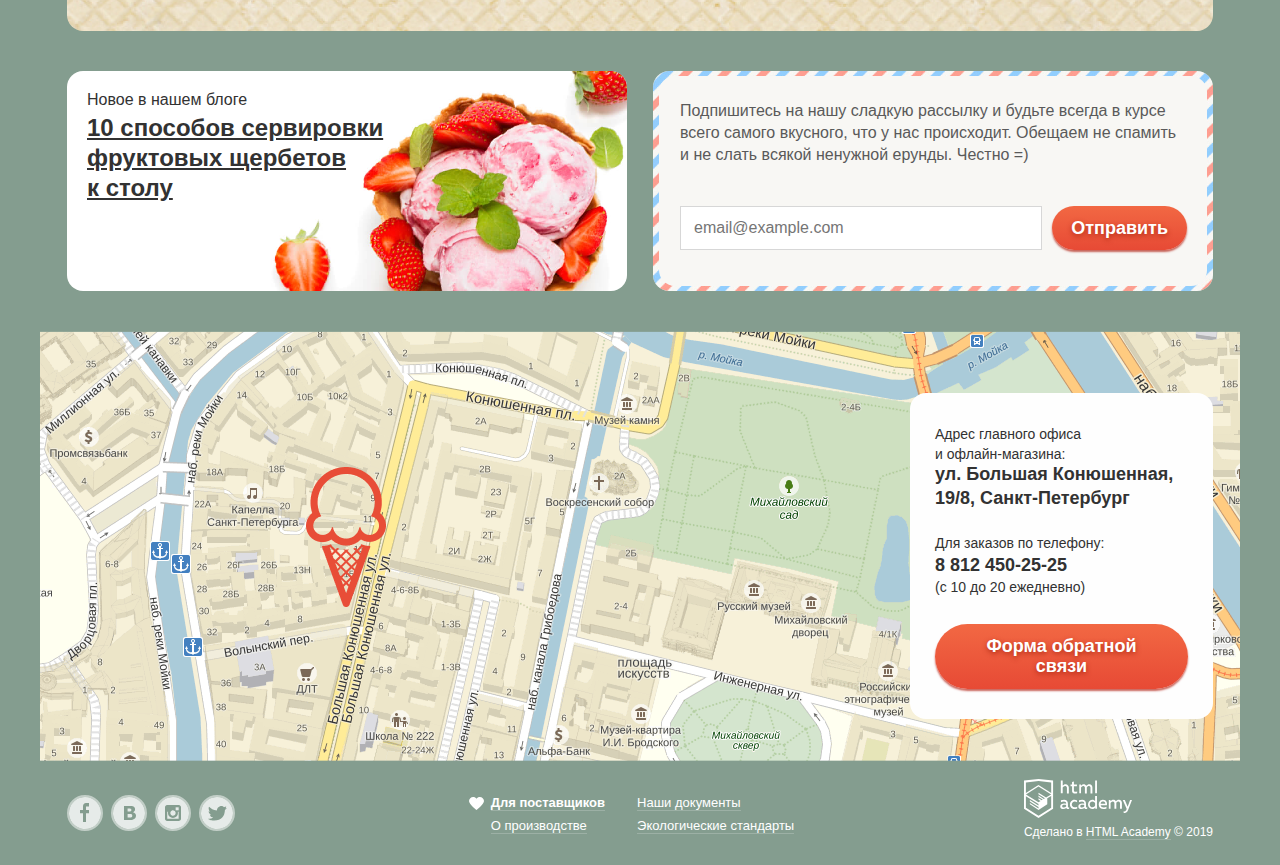
==== commit 1601e815: "Заполнин все атрибуты alt" ====
--- a/index.html
+++ b/index.html
@@ -136,25 +136,25 @@
     <section class="promo">
       <h2 class="visually-hidden">Промо</h2>
       <ul class="promo__sliders">
-        <li class="promo__slider promo__slider--current">
-          <img class="promo__img" src="img/promo-slider/slider_1.png" alt="" width="647" height="584">
+        <li class="promo__slider">
+          <img class="promo__img" src="img/promo-slider/slider_1.png" alt="Сливочное мороженое и бломбир с джемом" width="647" height="584">
           <h3 class="promo__title">Крем-брюле и пломбир <br>
             с малиновым джемом</h3>
           <button class="btn promo__btn" aria-label="Добавить Крем-брюле и пломбир с малиновым джемом в корзину"
                   type="button">Давайте оба!
           </button>
         </li>
-        <li class="promo__slider">
-          <img class="promo__img" src="img/promo-slider/slider_2.png" alt="" width="644" height="582">
+        <li class="promo__slider ">
+          <img class="promo__img" src="img/promo-slider/slider_2.png" alt="Шоколадное мороженое с кусочками шоколада и сливочное мороженое с лимонным сорбетом" width="644" height="582">
           <h3 class="promo__title">Шоколадный пломбир <br> и лимонный сорбет</h3>
-          <button class="btn promo__btn" aria-label="Добавить Крем-брюле и пломбир с малиновым джемом в корзину"
+          <button class="btn promo__btn" aria-label="Добавить Шоколадный пломбир и лимонный сорбет в корзину"
                   type="button">Давайте оба!
           </button>
         </li>
-        <li class="promo__slider">
-          <img class="promo__img" src="img/promo-slider/slider_3.png" alt="" width="639" height="582">
+        <li class="promo__slider promo__slider--current">
+          <img class="promo__img" src="img/promo-slider/slider_3.png" alt="Пломбир с шоколадным сиропом и клубничный щербет" width="639" height="582">
           <h3 class="promo__title">Пломбир с помадкой <br> и клубничный щербет</h3>
-          <button class="btn promo__btn" aria-label="Добавить Крем-брюле и пломбир с малиновым джемом в корзину"
+          <button class="btn promo__btn" aria-label="Добавить Пломбир с помадкой и клубничный щербет в корзину"
                   type="button">Давайте оба!
           </button>
         </li>
@@ -199,7 +199,7 @@
                   fill="#231F20"/>
               </svg>
             </div>
-            <img class="products__img" src="img/products/product1.jpg" alt="" width="267" height="267">
+            <img class="products__img" src="img/products/product1.jpg" alt="Оранжевое мороженое" width="267" height="267">
             <p class="products__price">310 <span class="currency">₽</span><span class="unit">/кг</span></p>
           </div>
           <h3 class="products__title">
@@ -221,7 +221,7 @@
                   fill="#231F20"/>
               </svg>
             </div>
-            <img class="products__img" src="img/products/product2.jpg" alt="" width="267" height="267">
+            <img class="products__img" src="img/products/product2.jpg" alt="Темное мороженое с шоколадной присыпкой" width="267" height="267">
             <p class="products__price">380 <span class="currency">₽</span><span class="unit">/кг</span></p>
           </div>
           <h3 class="products__title">
@@ -242,7 +242,7 @@
                   fill="#231F20"/>
               </svg>
             </div>
-            <img class="products__img" src="img/products/product3.jpg" alt="" width="267" height="267">
+            <img class="products__img" src="img/products/product3.jpg" alt="Розовое мороженое с присыпкой в виде сердечек" width="267" height="267">
             <p class="products__price">355 <span class="currency">₽</span><span class="unit">/кг</span></p>
           </div>
           <h3 class="products__title">
@@ -263,7 +263,7 @@
                   fill="#231F20"/>
               </svg>
             </div>
-            <img class="products__img" src="img/products/product4.jpg" alt="" width="267" height="267">
+            <img class="products__img" src="img/products/product4.jpg" alt="Коричневое мороженое с подливкой" width="267" height="267">
             <p class="products__price">415 <span class="currency">₽</span><span class="unit">/кг</span></p>
           </div>
           <h3 class="products__title">
